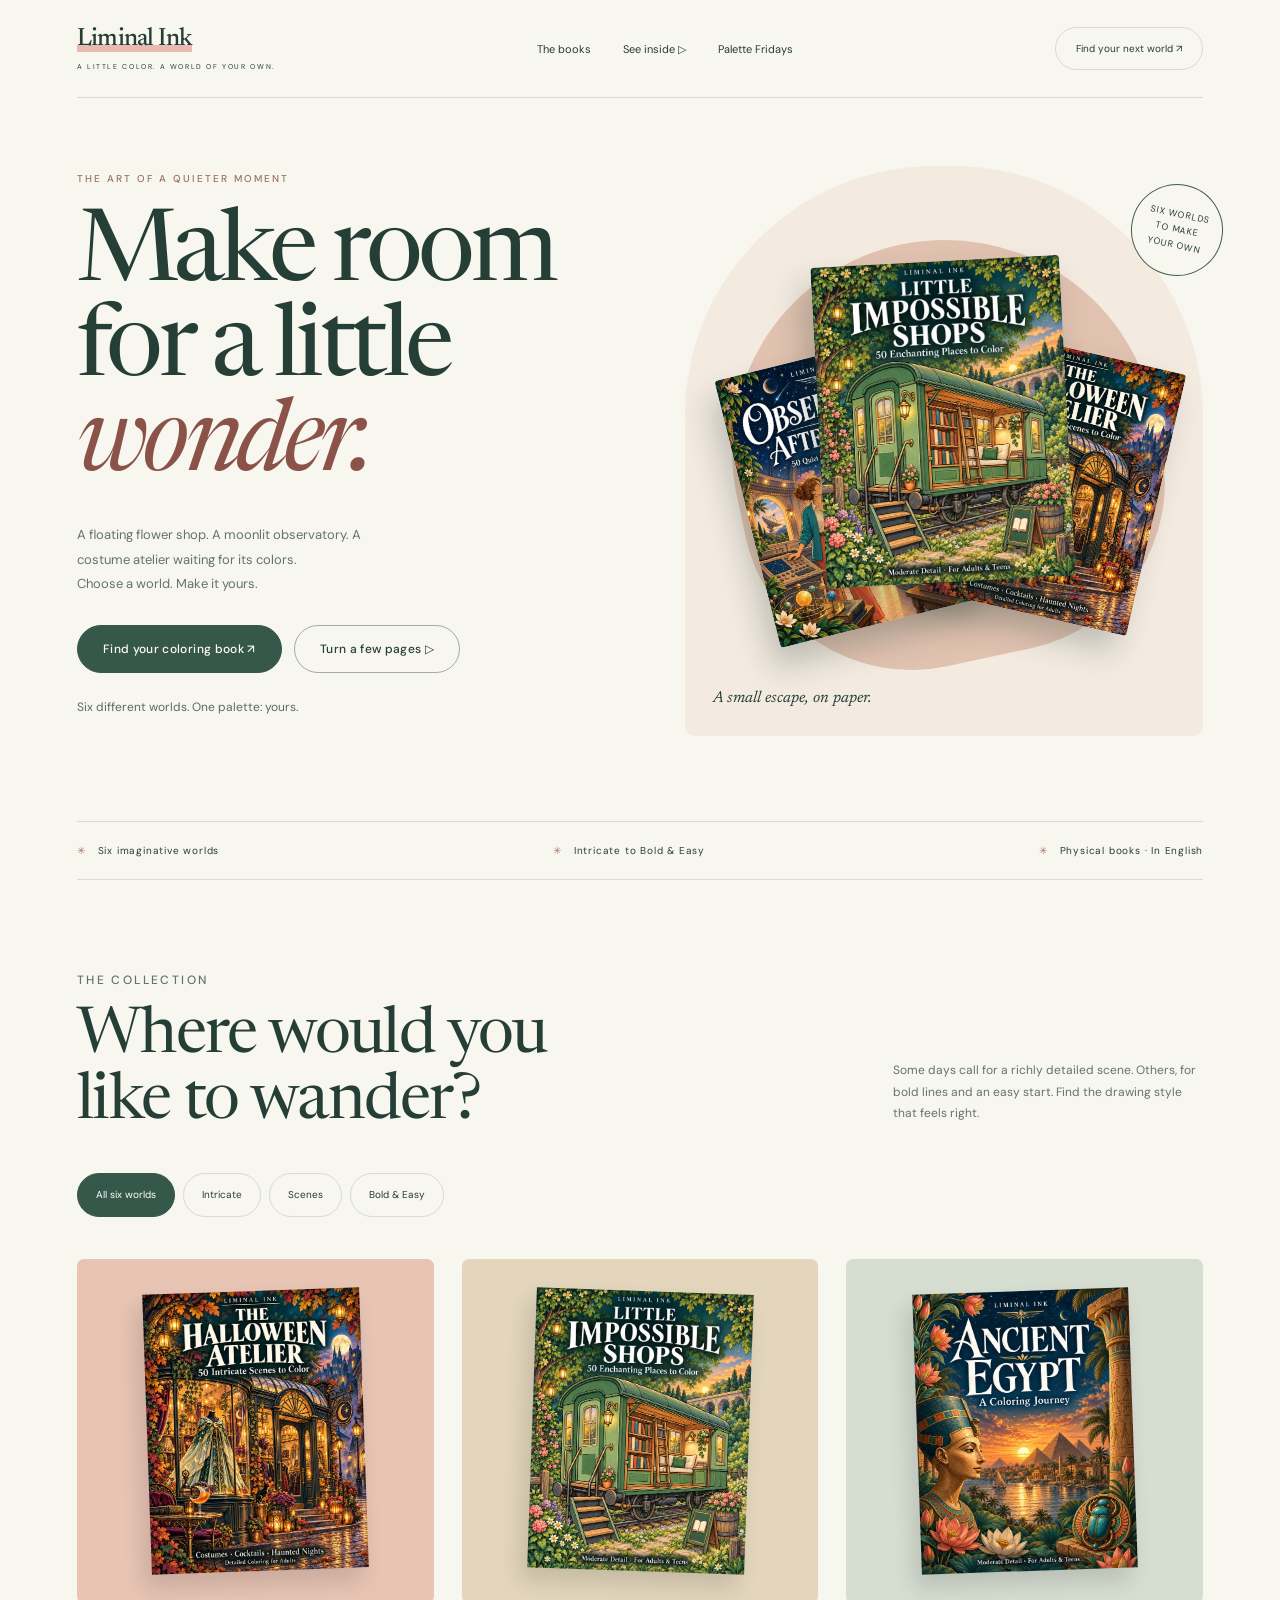
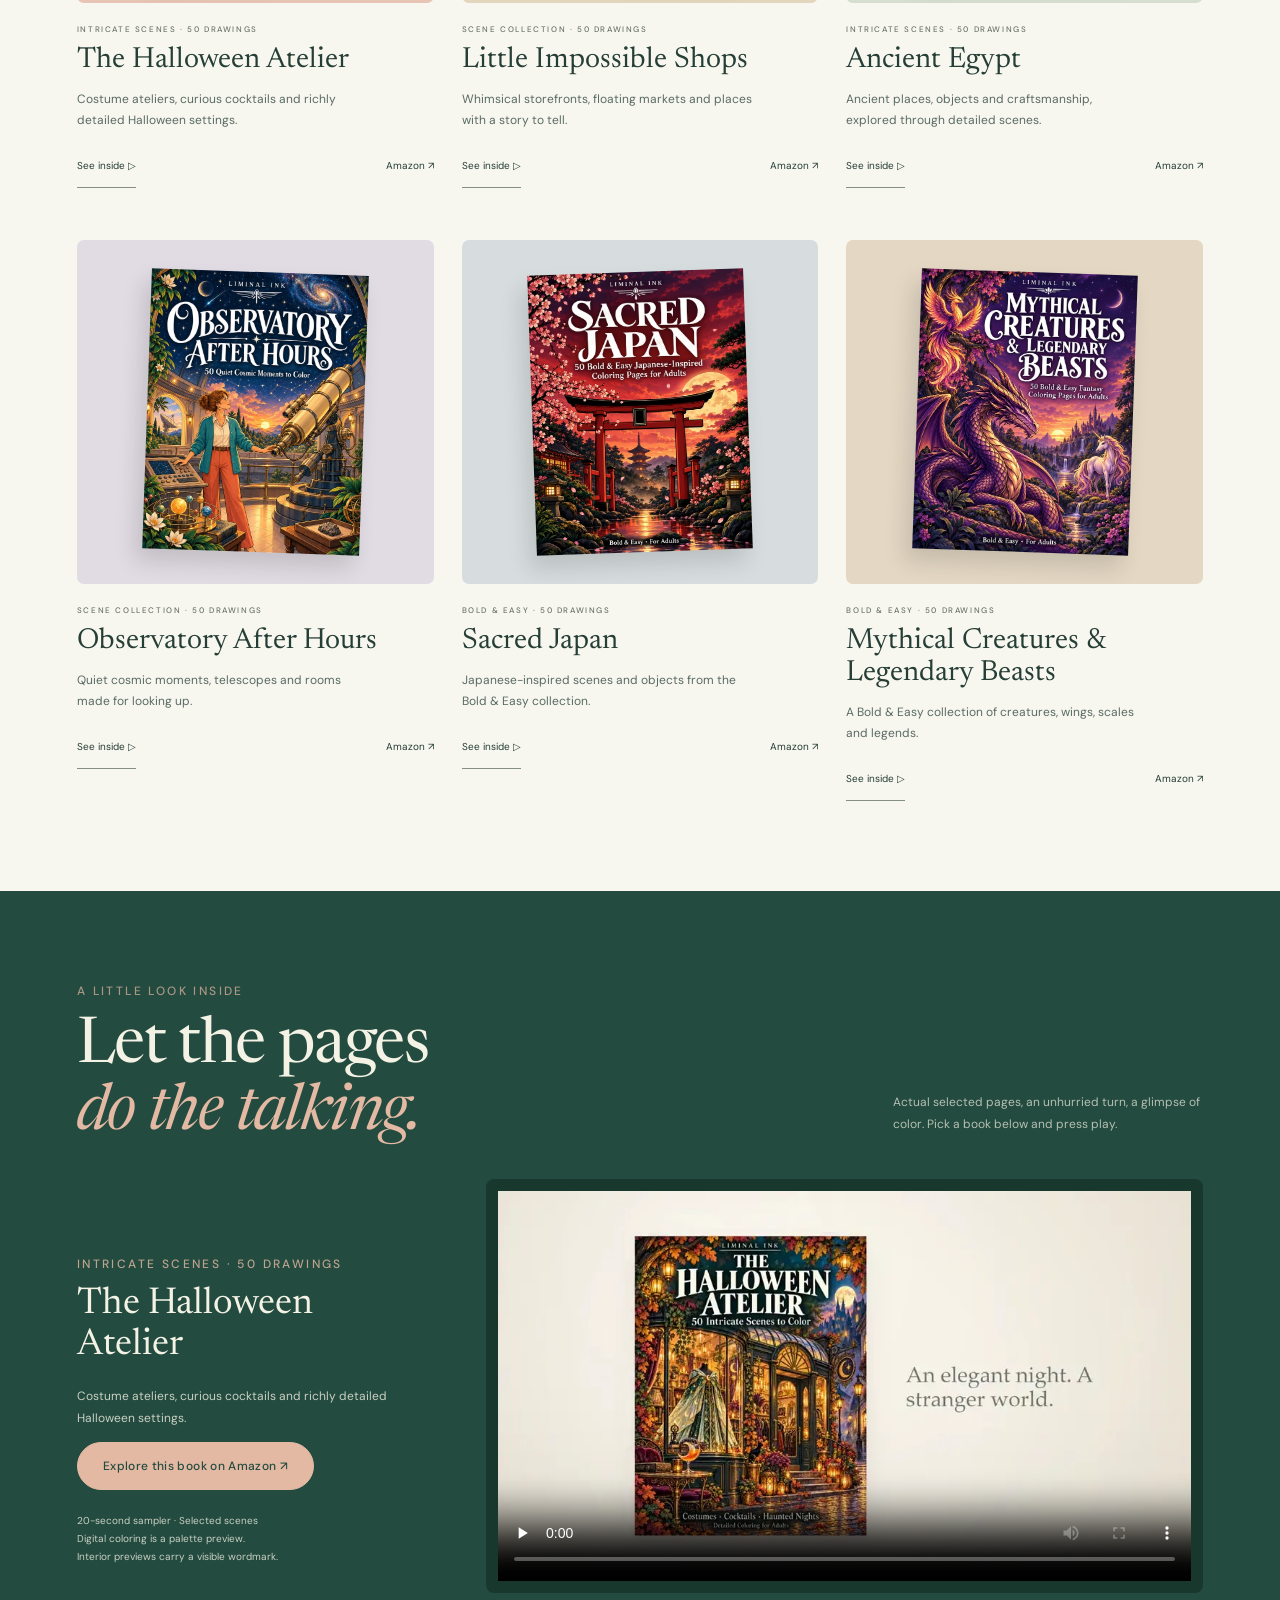
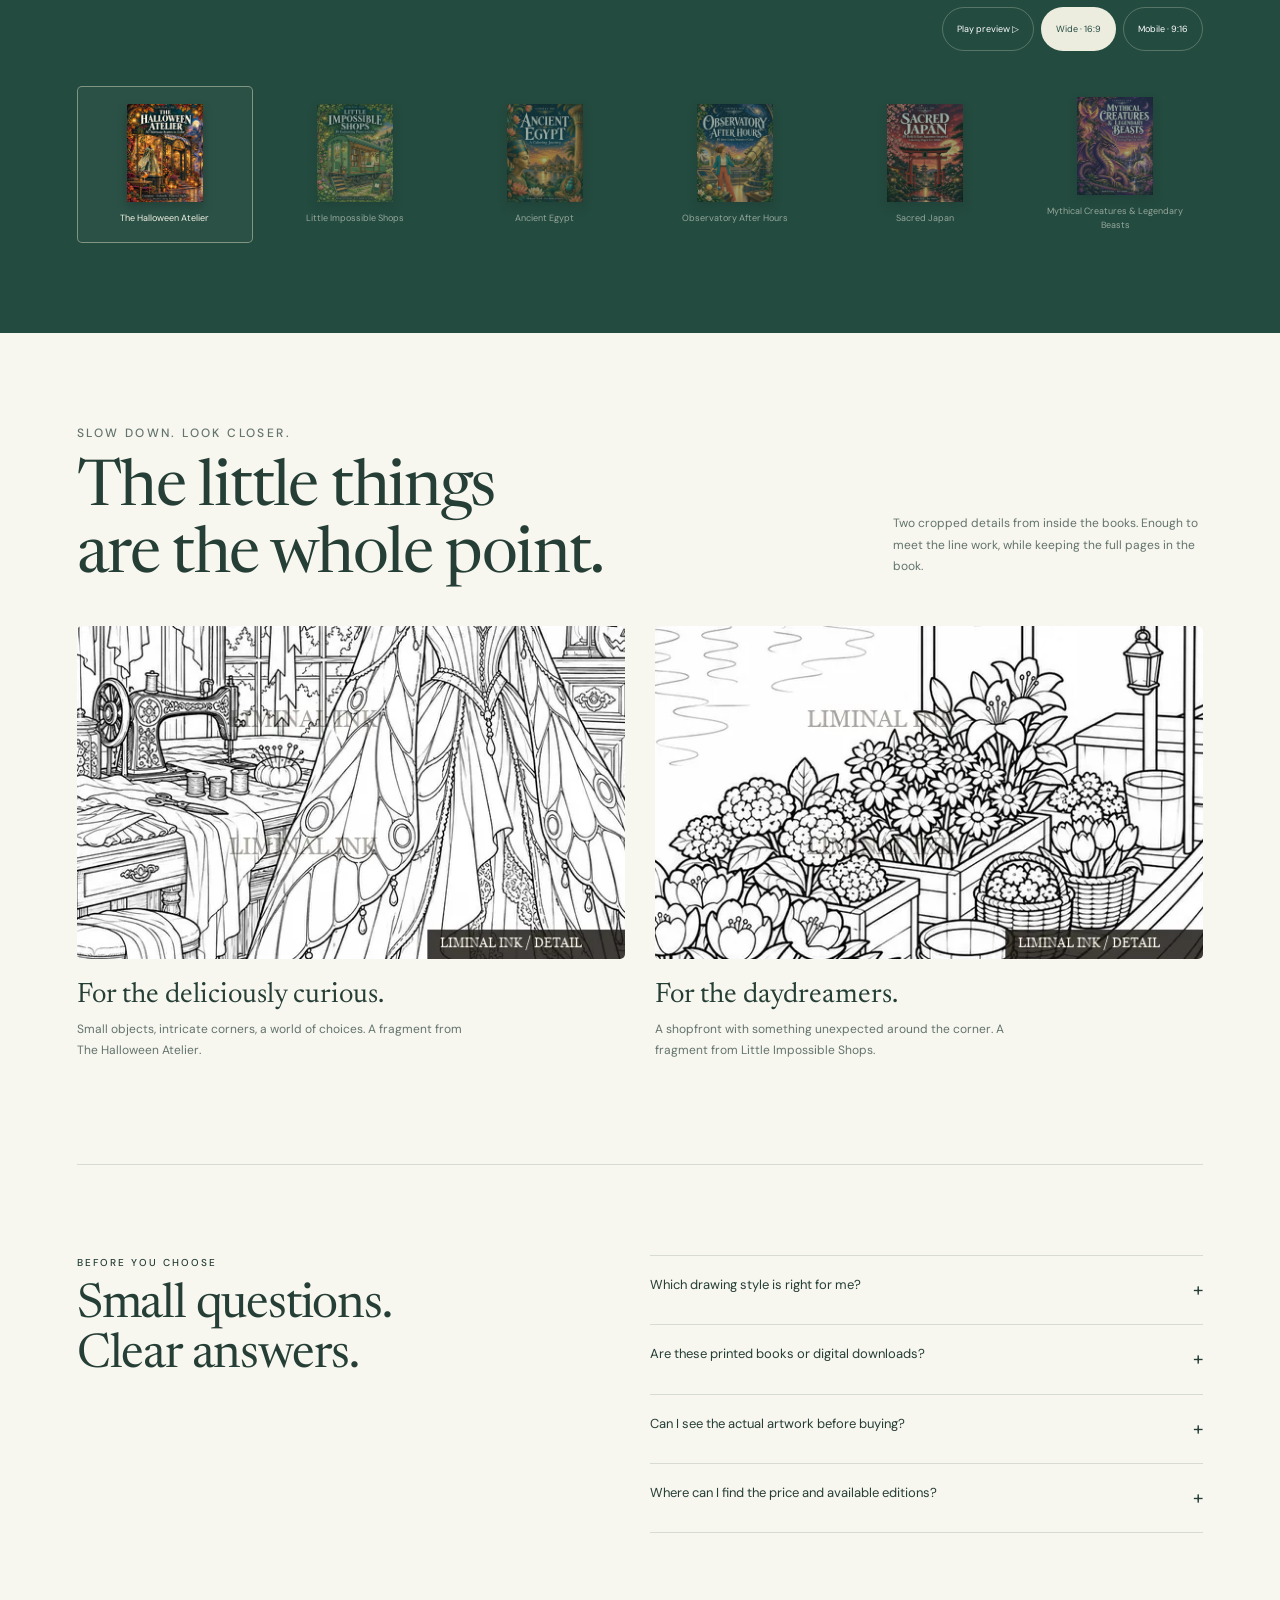
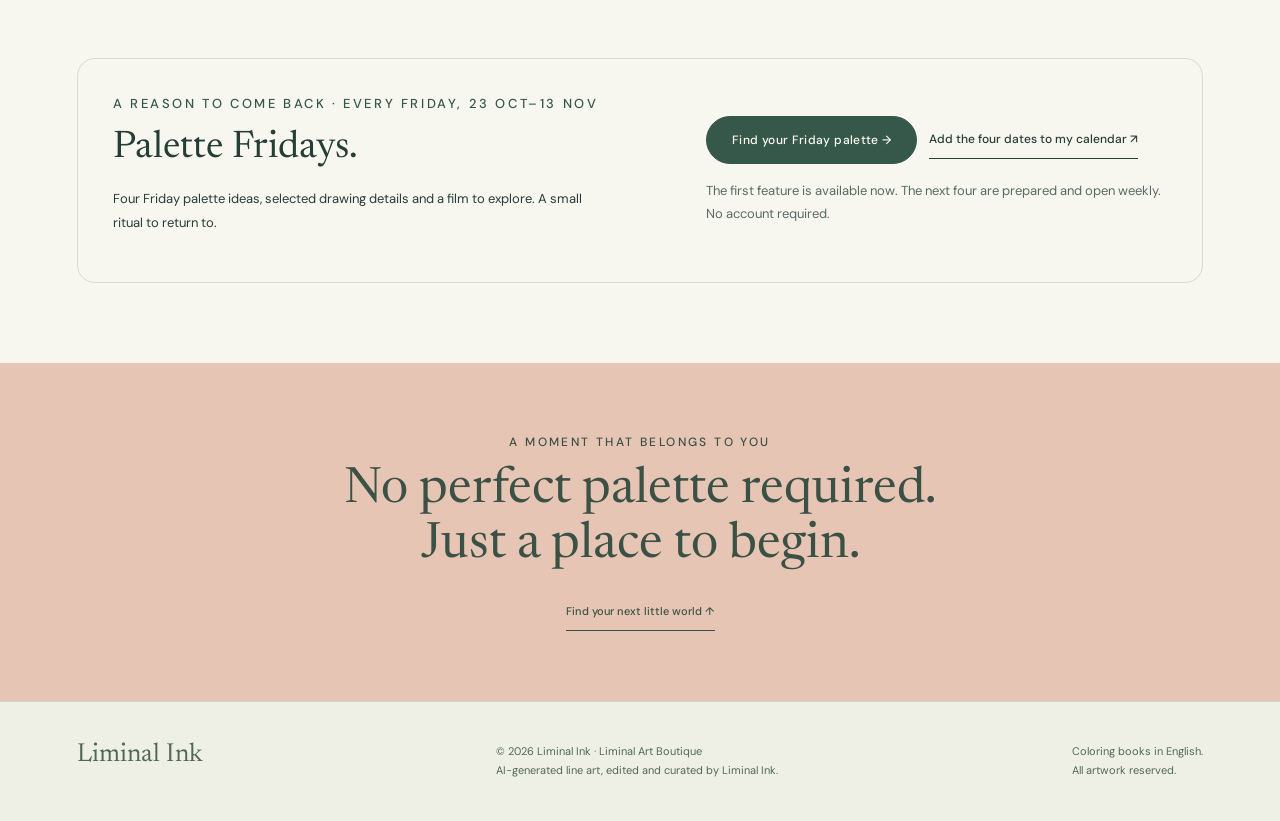
==== index.html @ 66db5b4d "Publish reviewed Liminal Ink book storefront on existing custom domain" ====
<!doctype html><html lang="en"><head><meta charset="utf-8"><meta name="viewport" content="width=device-width,initial-scale=1"><meta name="description" content="Choose a world to color. Six Liminal Ink coloring books, page-turn films, protected drawing details and clear collections for different levels of detail."><meta name="theme-color" content="#09252b"><title>Liminal Ink — A little color. A world of your own.</title><link rel="stylesheet" href="css/editorial-20261016.css"><script type="application/ld+json">{"@context": "https://schema.org", "@graph": [{"@type": "Organization", "name": "Liminal Ink"}, {"@type": "Book", "name": "The Halloween Atelier: 50 Intricate Scenes to Color", "author": {"@type": "Organization", "name": "Liminal Ink"}, "inLanguage": "en", "bookFormat": "https://schema.org/Paperback", "url": "https://www.amazon.com/dp/B0HMSD95YQ", "description": "Costume ateliers, curious cocktails and richly detailed Halloween settings."}, {"@type": "Book", "name": "Little Impossible Shops: 50 Enchanting Places to Color", "author": {"@type": "Organization", "name": "Liminal Ink"}, "inLanguage": "en", "bookFormat": "https://schema.org/Paperback", "url": "https://www.amazon.com/dp/B0HLZLWNFH", "description": "Whimsical storefronts, floating markets and places with a story to tell."}, {"@type": "Book", "name": "Ancient Egypt: A Coloring Journey", "author": {"@type": "Organization", "name": "Liminal Ink"}, "inLanguage": "en", "bookFormat": "https://schema.org/Paperback", "url": "https://www.amazon.com/dp/B0HMRK16YF", "description": "Ancient places, objects and craftsmanship, explored through detailed scenes."}, {"@type": "Book", "name": "Observatory After Hours: 50 Quiet Cosmic Moments to Color", "author": {"@type": "Organization", "name": "Liminal Ink"}, "inLanguage": "en", "bookFormat": "https://schema.org/Paperback", "url": "https://www.amazon.com/dp/B0H6WL6BK2", "description": "Quiet cosmic moments, telescopes and rooms made for looking up."}, {"@type": "Book", "name": "Sacred Japan: 50 Bold & Easy Japanese-Inspired Coloring Pages for Adults", "author": {"@type": "Organization", "name": "Liminal Ink"}, "inLanguage": "en", "bookFormat": "https://schema.org/Paperback", "url": "https://www.amazon.com/dp/B0H571ZMXL", "description": "Japanese-inspired scenes and objects from the Bold & Easy collection."}, {"@type": "Book", "name": "Mythical Creatures & Legendary Beasts: 50 Bold & Easy Fantasy Coloring Pages for Adults", "author": {"@type": "Organization", "name": "Liminal Ink"}, "inLanguage": "en", "bookFormat": "https://schema.org/Paperback", "url": "https://www.amazon.com/dp/B0H57CGC72", "description": "A Bold & Easy collection of creatures, wings, scales and legends."}]}</script><link rel="canonical" href="https://liminalartboutique.com/"><meta property="og:url" content="https://liminalartboutique.com/"><meta property="og:image" content="https://liminalartboutique.com/images/editorial-20261016/halloween.webp"><meta name="twitter:card" content="summary"></head>
<body><a class="skip" href="#main">Skip to content</a><header class="top"><div class="wrap"><a class="logo" href="#"><strong>Liminal Ink</strong><small>A little color. A world of your own.</small></a><nav aria-label="Main"><a href="#books">The books</a><a href="#watch">See inside ▷</a><a href="friday.html">Palette Fridays</a></nav><a class="shop-link" href="#books">Find your next world ↗</a></div></header><main id="main"><section class="wrap lim-hero"><div><p class="eyebrow">The art of a quieter moment</p><h1>Make room<br>for a little<br><em>wonder.</em></h1><p class="intro">A floating flower shop. A moonlit observatory. A costume atelier waiting for its colors.<br>Choose a world. Make it yours.</p><div class="buttons"><a class="button solid" href="#books">Find your coloring book ↗</a><a class="button" href="#watch">Turn a few pages ▷</a></div><p class="small">Six different worlds. One palette: yours.</p></div><div class="cover-garden"><span class="seal">SIX WORLDS<br>TO MAKE<br>YOUR OWN</span><img class="left" src="images/editorial-20261016/observatory.webp" width="640" height="900" alt="Observatory After Hours cover" fetchpriority="high"><img class="right" src="images/editorial-20261016/halloween.webp" width="640" height="900" alt="The Halloween Atelier cover" fetchpriority="high"><img class="middle" src="images/editorial-20261016/shops.webp" width="640" height="900" alt="Little Impossible Shops cover" fetchpriority="high"><span class="garden-caption">A small escape, on paper.</span></div></section>
<div class="wrap value-strip"><span>Six imaginative worlds</span><span>Intricate to Bold & Easy</span><span>Physical books · In English</span></div>
<section class="section wrap" id="books"><div class="section-head"><div><p class="eyebrow">The collection</p><h2>Where would you<br>like to wander?</h2></div><p>Some days call for a richly detailed scene. Others, for bold lines and an easy start. Find the drawing style that feels right.</p></div><div class="filters" role="group" aria-label="Filter by drawing style"><button data-filter="all" aria-pressed="true">All six worlds</button><button data-filter="intricate" aria-pressed="false">Intricate</button><button data-filter="scene" aria-pressed="false">Scenes</button><button data-filter="easy" aria-pressed="false">Bold & Easy</button></div><span class="sr-only" id="filter-status" aria-live="polite">6 books shown</span><div class="catalog"><article class="book" data-style="intricate"><a class="book-cover" style="--tile:#e7c4b4" href="https://www.amazon.com/dp/B0HMSD95YQ" aria-label="Explore The Halloween Atelier on Amazon"><img src="images/editorial-20261016/halloween.webp" alt="The Halloween Atelier — current front cover" width="640" height="900" loading="lazy"></a><span class="eyebrow">Intricate scenes · 50 drawings</span><h3>The Halloween Atelier</h3><p>Costume ateliers, curious cocktails and richly detailed Halloween settings.</p><div class="card-actions"><button class="watch-link" data-choose-film="halloween" data-scroll aria-label="Watch selected pages from The Halloween Atelier">See inside ▷</button><a class="buy" href="https://www.amazon.com/dp/B0HMSD95YQ">Amazon ↗</a></div></article><article class="book" data-style="scene"><a class="book-cover" style="--tile:#e3d6bc" href="https://www.amazon.com/dp/B0HLZLWNFH" aria-label="Explore Little Impossible Shops on Amazon"><img src="images/editorial-20261016/shops.webp" alt="Little Impossible Shops — current front cover" width="640" height="900" loading="lazy"></a><span class="eyebrow">Scene collection · 50 drawings</span><h3>Little Impossible Shops</h3><p>Whimsical storefronts, floating markets and places with a story to tell.</p><div class="card-actions"><button class="watch-link" data-choose-film="shops" data-scroll aria-label="Watch selected pages from Little Impossible Shops">See inside ▷</button><a class="buy" href="https://www.amazon.com/dp/B0HLZLWNFH">Amazon ↗</a></div></article><article class="book" data-style="intricate"><a class="book-cover" style="--tile:#d6ddd1" href="https://www.amazon.com/dp/B0HMRK16YF" aria-label="Explore Ancient Egypt on Amazon"><img src="images/editorial-20261016/egypt.webp" alt="Ancient Egypt — current front cover" width="640" height="900" loading="lazy"></a><span class="eyebrow">Intricate scenes · 50 drawings</span><h3>Ancient Egypt</h3><p>Ancient places, objects and craftsmanship, explored through detailed scenes.</p><div class="card-actions"><button class="watch-link" data-choose-film="egypt" data-scroll aria-label="Watch selected pages from Ancient Egypt">See inside ▷</button><a class="buy" href="https://www.amazon.com/dp/B0HMRK16YF">Amazon ↗</a></div></article><article class="book" data-style="scene"><a class="book-cover" style="--tile:#e1dce3" href="https://www.amazon.com/dp/B0H6WL6BK2" aria-label="Explore Observatory After Hours on Amazon"><img src="images/editorial-20261016/observatory.webp" alt="Observatory After Hours — current front cover" width="640" height="900" loading="lazy"></a><span class="eyebrow">Scene collection · 50 drawings</span><h3>Observatory After Hours</h3><p>Quiet cosmic moments, telescopes and rooms made for looking up.</p><div class="card-actions"><button class="watch-link" data-choose-film="observatory" data-scroll aria-label="Watch selected pages from Observatory After Hours">See inside ▷</button><a class="buy" href="https://www.amazon.com/dp/B0H6WL6BK2">Amazon ↗</a></div></article><article class="book" data-style="easy"><a class="book-cover" style="--tile:#d7ddde" href="https://www.amazon.com/dp/B0H571ZMXL" aria-label="Explore Sacred Japan on Amazon"><img src="images/editorial-20261016/sacred-japan.webp" alt="Sacred Japan — current front cover" width="640" height="900" loading="lazy"></a><span class="eyebrow">Bold & Easy · 50 drawings</span><h3>Sacred Japan</h3><p>Japanese-inspired scenes and objects from the Bold &amp; Easy collection.</p><div class="card-actions"><button class="watch-link" data-choose-film="sacred-japan" data-scroll aria-label="Watch selected pages from Sacred Japan">See inside ▷</button><a class="buy" href="https://www.amazon.com/dp/B0H571ZMXL">Amazon ↗</a></div></article><article class="book" data-style="easy"><a class="book-cover" style="--tile:#e4d8c4" href="https://www.amazon.com/dp/B0H57CGC72" aria-label="Explore Mythical Creatures &amp; Legendary Beasts on Amazon"><img src="images/editorial-20261016/mythical-creatures.webp" alt="Mythical Creatures &amp; Legendary Beasts — current front cover" width="640" height="900" loading="lazy"></a><span class="eyebrow">Bold & Easy · 50 drawings</span><h3>Mythical Creatures &amp; Legendary Beasts</h3><p>A Bold &amp; Easy collection of creatures, wings, scales and legends.</p><div class="card-actions"><button class="watch-link" data-choose-film="mythical-creatures" data-scroll aria-label="Watch selected pages from Mythical Creatures &amp; Legendary Beasts">See inside ▷</button><a class="buy" href="https://www.amazon.com/dp/B0H57CGC72">Amazon ↗</a></div></article></div></section>
<section class="section cinema" id="watch"><div class="wrap"><div class="section-head"><div><p class="eyebrow">A little look inside</p><h2>Let the pages<br><em>do the talking.</em></h2></div><p>Actual selected pages, an unhurried turn, a glimpse of color. Pick a book below and press play.</p></div><div class="film-grid"><div class="film-copy"><p class="eyebrow" id="film-style">Intricate scenes · 50 drawings</p><h3 id="film-title">The Halloween Atelier</h3><p id="film-description">Costume ateliers, curious cocktails and richly detailed Halloween settings.</p><a class="button solid" id="film-buy" href="https://www.amazon.com/dp/B0HMSD95YQ">Explore this book on Amazon ↗</a><p class="small" style="margin-top:22px">20-second sampler · Selected scenes<br>Digital coloring is a palette preview.<br>Interior previews carry a visible wordmark.</p></div><div><div class="film-stage"><video class="film" id="book-film" controls playsinline preload="none" poster="images/worlds/halloween-poster.webp" aria-label="The Halloween Atelier — selected pages film"><source src="media/halloween-landscape.mp4" type="video/mp4"><p>Your browser cannot play this preview.</p></video></div><div class="format-switch" role="group" aria-label="Preview format"><button id="play-preview" type="button">Play preview ▷</button><button data-format="landscape" aria-pressed="true">Wide · 16:9</button><button data-format="portrait" aria-pressed="false">Mobile · 9:16</button></div></div></div><div class="film-choices" role="group" aria-label="Choose a book preview"><button data-choose-film="halloween" aria-pressed="true" aria-label="Choose film: The Halloween Atelier"><img src="images/editorial-20261016/halloween.webp" alt="The Halloween Atelier cover" width="90" height="130" loading="lazy"><span>The Halloween Atelier</span></button><button data-choose-film="shops" aria-pressed="false" aria-label="Choose film: Little Impossible Shops"><img src="images/editorial-20261016/shops.webp" alt="Little Impossible Shops cover" width="90" height="130" loading="lazy"><span>Little Impossible Shops</span></button><button data-choose-film="egypt" aria-pressed="false" aria-label="Choose film: Ancient Egypt"><img src="images/editorial-20261016/egypt.webp" alt="Ancient Egypt cover" width="90" height="130" loading="lazy"><span>Ancient Egypt</span></button><button data-choose-film="observatory" aria-pressed="false" aria-label="Choose film: Observatory After Hours"><img src="images/editorial-20261016/observatory.webp" alt="Observatory After Hours cover" width="90" height="130" loading="lazy"><span>Observatory After Hours</span></button><button data-choose-film="sacred-japan" aria-pressed="false" aria-label="Choose film: Sacred Japan"><img src="images/editorial-20261016/sacred-japan.webp" alt="Sacred Japan cover" width="90" height="130" loading="lazy"><span>Sacred Japan</span></button><button data-choose-film="mythical-creatures" aria-pressed="false" aria-label="Choose film: Mythical Creatures &amp; Legendary Beasts"><img src="images/editorial-20261016/mythical-creatures.webp" alt="Mythical Creatures &amp; Legendary Beasts cover" width="90" height="130" loading="lazy"><span>Mythical Creatures &amp; Legendary Beasts</span></button></div></div></section>
<section class="section wrap closer" id="details"><div class="section-head"><div><p class="eyebrow">Slow down. Look closer.</p><h2>The little things<br>are the whole point.</h2></div><p>Two cropped details from inside the books. Enough to meet the line work, while keeping the full pages in the book.</p></div><div class="details-grid"><article><img class="detail-image" src="images/editorial-20261016/halloween-detail.webp" alt="Cropped and watermarked intricate Halloween drawing detail" width="560" height="340" loading="lazy"><h3>For the deliciously curious.</h3><p>Small objects, intricate corners, a world of choices. A fragment from The Halloween Atelier.</p></article><article><img class="detail-image" src="images/editorial-20261016/shops-detail.webp" alt="Cropped and watermarked Little Impossible Shops line-art detail" width="560" height="340" loading="lazy"><h3>For the daydreamers.</h3><p>A shopfront with something unexpected around the corner. A fragment from Little Impossible Shops.</p></article></div></section>
<section class="section wrap faq" id="questions"><div><p class="eyebrow">Before you choose</p><h2>Small questions.<br>Clear answers.</h2></div><div><details><summary>Which drawing style is right for me?</summary><p>Intricate scenes contain smaller details for a longer session. Scene collections focus on places and stories. Bold & Easy offers simpler shapes and bolder outlines. Use the filters and films to compare.</p></details><details><summary>Are these printed books or digital downloads?</summary><p>These are physical paperbacks, sold on Amazon. This site offers selected previews, not downloadable coloring interiors.</p></details><details><summary>Can I see the actual artwork before buying?</summary><p>Yes. Choose a book in the film player to see selected real pages. The two details below the player are cropped and visibly watermarked. Digital colors in a film are a palette preview.</p></details><details><summary>Where can I find the price and available editions?</summary><p>Use the Amazon link for the book you like. Current prices, delivery and availability depend on your marketplace.</p></details></div></section><section class="wrap"><div class="return-card"><div><p class="eyebrow">A reason to come back · Every Friday, 23 Oct–13 Nov</p><h2>Palette Fridays.</h2><p>Four Friday palette ideas, selected drawing details and a film to explore. A small ritual to return to.</p></div><div><div class="return-actions"><a class="button solid" href="friday.html">Find your Friday palette →</a><a class="textlink" href="fridays.ics" download>Add the four dates to my calendar ↗</a></div><p class="small">The first feature is available now. The next four are prepared and open weekly. No account required.</p></div></div></section><section class="end-note"><p class="eyebrow">A moment that belongs to you</p><h2>No perfect palette required.<br>Just a place to begin.</h2><a class="textlink" href="#books">Find your next little world ↑</a></section></main><footer><div class="wrap"><span class="footer-brand">Liminal Ink</span><span>© 2026 Liminal Ink · Liminal Art Boutique<br>AI-generated line art, edited and curated by Liminal Ink.</span><span>Coloring books in English.<br>All artwork reserved.</span></div></footer><script id="film-data" type="application/json">{"halloween": {"title": "The Halloween Atelier", "description": "Costume ateliers, curious cocktails and richly detailed Halloween settings.", "url": "https://www.amazon.com/dp/B0HMSD95YQ", "style": "Intricate scenes", "color": "#244b40"}, "shops": {"title": "Little Impossible Shops", "description": "Whimsical storefronts, floating markets and places with a story to tell.", "url": "https://www.amazon.com/dp/B0HLZLWNFH", "style": "Scene collection", "color": "#385c60"}, "egypt": {"title": "Ancient Egypt", "description": "Ancient places, objects and craftsmanship, explored through detailed scenes.", "url": "https://www.amazon.com/dp/B0HMRK16YF", "style": "Intricate scenes", "color": "#68543b"}, "observatory": {"title": "Observatory After Hours", "description": "Quiet cosmic moments, telescopes and rooms made for looking up.", "url": "https://www.amazon.com/dp/B0H6WL6BK2", "style": "Scene collection", "color": "#283e55"}, "sacred-japan": {"title": "Sacred Japan", "description": "Japanese-inspired scenes and objects from the Bold & Easy collection.", "url": "https://www.amazon.com/dp/B0H571ZMXL", "style": "Bold & Easy", "color": "#64544c"}, "mythical-creatures": {"title": "Mythical Creatures & Legendary Beasts", "description": "A Bold & Easy collection of creatures, wings, scales and legends.", "url": "https://www.amazon.com/dp/B0H57CGC72", "style": "Bold & Easy", "color": "#4b5267"}}</script><script src="js/collection.js" defer></script></body></html>
---- css/editorial-20261016.css ----
@import url('https://fonts.googleapis.com/css2?family=DM+Sans:wght@400;500;600&family=Newsreader:ital,opsz,wght@0,6..72,400;0,6..72,500;1,6..72,400&display=swap');
:root{--sans:'DM Sans',sans-serif;--serif:'Newsreader',Georgia,serif;--bg:#f7f6ef;--ink:#253e36;--accent:#36584a;--button-ink:#fffdf5;--line:#294b3628}body{background:var(--bg);color:var(--ink);font:14px/1.7 var(--sans)}.top .wrap{height:98px;display:flex;align-items:center;justify-content:space-between;border-bottom:1px solid var(--line)}.logo{font:500 25px/1 var(--serif);letter-spacing:-.03em;position:relative}.logo strong{font-weight:500;box-shadow:inset 0 -7px #e9bab1}.logo small{display:block;font:7px var(--sans);letter-spacing:.23em;text-transform:uppercase;margin-top:10px}.top nav{display:flex;gap:32px;font:11px var(--sans)}.top nav a:hover{border-bottom:1px solid var(--ink)}.top .shop-link{border:1px solid var(--line);border-radius:30px;padding:12px 20px;font-size:10px}.lim-hero{display:grid;grid-template-columns:1fr 1fr;gap:8%;align-items:center;padding:68px 0 85px}.lim-hero h1{font:400 clamp(58px,7.8vw,112px)/.95 var(--serif);letter-spacing:-.045em;margin:24px 0}.lim-hero h1 em{font-weight:400;color:#8a5248}.lim-hero .intro{max-width:330px;font-size:13px;line-height:1.9;opacity:.7;margin:28px 0}.lim-hero .eyebrow{color:#987361}.lim-hero .small{margin-top:24px}.cover-garden{position:relative;height:570px;border-radius:250px 250px 10px 10px;background:#dfb9a533;display:flex;align-items:center;justify-content:center}.cover-garden::before{content:'';position:absolute;width:82%;height:74%;background:#e1c2b0;border-radius:50% 50% 40% 40%;transform:rotate(-12deg)}.cover-garden img{position:absolute;width:44%;box-shadow:-10px 18px 30px #253a3440;border-radius:4px}.cover-garden .left{transform:rotate(-14deg) translate(-47%,5%);width:41%;z-index:1}.cover-garden .right{transform:rotate(13deg) translate(56%,2%);width:40%;z-index:2}.cover-garden .middle{transform:rotate(-3deg) translateY(-9%);width:48%;z-index:3}.garden-caption{position:absolute;bottom:30px;left:28px;font:italic 16px var(--serif);z-index:4}.seal{position:absolute;right:-20px;top:18px;width:92px;height:92px;border:1px solid #425e4e;background:#f7f6ef;border-radius:50%;z-index:4;display:flex;align-items:center;justify-content:center;text-align:center;font:9px/1.7 var(--sans);letter-spacing:.1em;transform:rotate(12deg)}.value-strip{border-block:1px solid var(--line);display:flex;justify-content:space-between;gap:30px;padding:22px 0;font:10px var(--sans);letter-spacing:.08em}.value-strip span::before{content:'✳';margin-right:12px;color:#a47766}.section{padding:90px 0}.section-head{display:flex;justify-content:space-between;gap:40px;align-items:end;margin-bottom:36px}.section h2{font:400 clamp(40px,5vw,65px)/1.04 var(--serif);letter-spacing:-.025em;margin:12px 0 0}.section-head p{font-size:12px;line-height:1.8;max-width:310px;opacity:.7}.filters{display:flex;gap:8px;flex-wrap:wrap;margin:32px 0 42px}.filters button{background:transparent;border:1px solid var(--line);border-radius:30px;color:inherit;padding:9px 18px;font-size:10px}.filters button[aria-pressed=true]{background:var(--accent);border-color:var(--accent);color:#fff}.catalog{display:grid;grid-template-columns:repeat(3,1fr);gap:52px 28px}.book .book-cover{display:flex;align-items:center;justify-content:center;padding:32px 22px;background:var(--tile);position:relative;overflow:hidden;min-height:340px;border-radius:7px}.book-cover img{height:280px;width:auto;max-width:85%;object-fit:contain;box-shadow:-7px 13px 22px #0002;transform:rotate(-2deg);transition:transform .5s}.book:nth-child(even) .book-cover img{transform:rotate(2deg)}.book .book-cover:hover img{transform:rotate(0) translateY(-5px)}.book .eyebrow{font-size:8px;color:#6b756c;display:block;margin:20px 0 7px}.book h3{font:29px/1.1 var(--serif);margin:10px 0}.book p{font-size:12px;max-width:290px;opacity:.75;margin:12px 0}.book .card-actions{display:flex;align-items:center;justify-content:space-between;gap:10px}.watch-link{border:0;border-bottom:1px solid #849084;background:transparent;color:var(--ink);padding:9px 0;font:10px var(--sans)}.buy{font:10px var(--sans);padding:10px 0}.cinema{background:#244b40;color:#f3f2e5;--accent:#e3b9a3;--button-ink:#244b40;transition:background-color .4s}.cinema .eyebrow{color:#e3b9a3}.cinema h2 em{font-weight:400;color:#e3b9a3}.cinema .section-head{margin-bottom:32px}.film-grid{display:grid;grid-template-columns:1fr 2.1fr;gap:6%;align-items:center}.film-copy h3{font:37px/1.1 var(--serif);margin-bottom:20px}.film-copy p{font-size:12px;opacity:.8}.film-copy .small{font-size:10px}.film-stage{background:#18382e;padding:12px;border-radius:8px;min-height:250px}.film-stage .film{background:#18382e}.format-switch{display:flex;justify-content:end;gap:7px;margin-top:14px}.format-switch button{background:transparent;color:#fff;border:1px solid #eaf1db40;border-radius:30px;padding:8px 14px;font:9px var(--sans)}.format-switch button[aria-pressed=true]{background:#ececdf;color:#244b40}.film-choices{display:grid;grid-template-columns:repeat(6,1fr);gap:14px;margin:35px 0 0}.film-choices button{background:transparent;border:1px solid transparent;color:inherit;text-align:center;padding:10px;border-radius:5px;font:9px/1.5 var(--sans);opacity:.55}.film-choices button[aria-pressed=true]{border-color:#d5d9bd80;opacity:1;background:#ffffff09}.film-choices img{height:98px;width:auto;margin:0 auto 10px;box-shadow:0 5px 10px #0003}.details-grid{display:grid;grid-template-columns:1fr 1fr;gap:30px}.detail-image{width:100%;border-radius:5px;background:#e9e9dc}.details-grid h3{font:28px var(--serif);margin:22px 0 10px}.details-grid p{max-width:400px;font-size:12px;opacity:.7}.closer{border-bottom:1px solid var(--line)}.faq{display:grid;grid-template-columns:1fr 1.2fr;gap:10%;align-items:start}.faq h2{font-size:48px}.faq details{border-top:1px solid var(--line);padding:18px 0}.faq details:last-child{border-bottom:1px solid var(--line)}.faq summary{cursor:pointer;font-size:13px;list-style:none;display:flex;justify-content:space-between}.faq summary::after{content:'+';font-size:19px}.faq details[open] summary::after{content:'−'}.faq details p{font-size:12px;opacity:.75;padding:18px 20px 0 0}.end-note{background:#e7c5b4;text-align:center;padding:70px 6%;color:#3b5145}.end-note h2{font:400 50px/1.1 var(--serif);max-width:650px;margin:0 auto 20px}.end-note p{font-size:12px}.end-note .textlink{font-size:11px}footer{border-top:1px solid var(--line);background:#eef0e5;color:#526856}footer .footer-brand{font:26px var(--serif)}
@media(max-width:760px){.top .wrap{height:84px;gap:20px}.logo{font-size:24px}.top nav{gap:17px;font-size:10px}.top .shop-link{display:none}.lim-hero{grid-template-columns:1fr;gap:40px;padding:48px 0}.lim-hero h1{font-size:clamp(64px,16vw,88px)}.lim-hero .intro{margin:20px 0;max-width:310px}.cover-garden{height:440px;margin:0 10px}.seal{width:76px;height:76px;right:-16px;font-size:8px}.garden-caption{font-size:14px}.value-strip{font-size:8px;gap:15px;line-height:1.7}.value-strip span::before{margin-right:5px}.section{padding:60px 0}.section-head{display:block}.section h2{font-size:46px}.section-head p{margin:22px 0 0}.catalog{grid-template-columns:repeat(2,1fr);gap:32px 16px}.book .book-cover{padding:20px 10px;min-height:220px}.book-cover img{height:185px;max-width:93%}.book h3{font-size:25px}.book p{font-size:11px}.book .eyebrow{font-size:7px;line-height:1.8;letter-spacing:.1em}.book .card-actions{display:block}.watch-link{font-size:10px}.buy{display:block;font-size:10px}.film-grid{grid-template-columns:1fr;gap:25px}.film-copy h3{font-size:33px}.film-copy p{max-width:340px}.film-stage{padding:5px;min-height:0;margin-inline:-3%}.film-choices{grid-template-columns:repeat(3,1fr);gap:8px}.film-choices img{height:85px}.film-choices button{font-size:9px;padding:10px 5px}.details-grid{grid-template-columns:1fr;gap:30px}.details-grid h3{font-size:27px}.faq{grid-template-columns:1fr;gap:30px}.faq h2{font-size:44px}.end-note h2{font-size:39px}footer .wrap{font-size:10px}.filters{gap:7px;margin:25px 0 30px}.filters button{font-size:9px;padding:9px 13px}}

button{min-height:44px}
*{box-sizing:border-box}html{scroll-behavior:smooth;scroll-padding-top:100px}body{margin:0}button,a,input{touch-action:manipulation}button{font:inherit;cursor:pointer}a{color:inherit;text-decoration:none}img{display:block;max-width:100%;height:auto}button:focus-visible,a:focus-visible,summary:focus-visible,dialog:focus-visible{outline:3px solid var(--accent);outline-offset:6px}[hidden]{display:none!important}.skip{position:absolute;left:-9999px}.skip:focus{left:16px;top:16px;z-index:100;background:#fff;color:#111;padding:15px}.wrap{width:min(1240px,88%);margin-inline:auto}.eyebrow{font:500 10px/1.5 var(--sans);letter-spacing:.2em;text-transform:uppercase}.button{display:inline-flex;align-items:center;justify-content:center;gap:12px;min-height:48px;padding:13px 24px;border:1px solid currentColor;background:transparent;color:inherit;font:500 12px/1.5 var(--sans);letter-spacing:.03em;transition:background-color .2s,color .2s,transform .2s}.button:hover{transform:translateY(-2px)}.button.solid{background:var(--accent);border-color:var(--accent);color:var(--button-ink)}.buttons{display:flex;gap:12px;flex-wrap:wrap}.textlink{display:inline-block;padding:10px 0;border-bottom:1px solid currentColor;font:500 12px/1.5 var(--sans)}.small{font:12px/1.8 var(--sans);opacity:.75}h1,h2,h3,p{margin-top:0}p{line-height:1.8}h1,h2,h3{font-weight:400}footer{padding:40px 0;font:11px/1.8 var(--sans)}footer .wrap{display:flex;gap:20px;justify-content:space-between;flex-wrap:wrap}.film{width:100%;background:#07161a;display:block}.film.vertical{aspect-ratio:9/16;max-width:360px;margin:auto}.film:not(.vertical){aspect-ratio:16/9}dialog{border:0;padding:0;max-width:min(94vw,1100px);max-height:94dvh;background:var(--bg);color:var(--ink)}dialog::backdrop{background:#000d;backdrop-filter:blur(10px)}.dialogbar{display:flex;justify-content:space-between;align-items:center;gap:15px;padding:14px 20px;font:12px var(--sans)}.dialogbar button{border:1px solid currentColor;color:inherit;background:transparent;padding:10px 14px}.dialogimage{max-height:74dvh;max-width:100%;object-fit:contain;margin:auto}.sr-only{position:absolute;width:1px;height:1px;padding:0;margin:-1px;overflow:hidden;clip:rect(0,0,0,0);white-space:nowrap;border:0}section{scroll-margin-top:100px}video::cue{font:16px sans-serif;background:#061d23e6;color:#fff}
@media(prefers-reduced-motion:reduce){html{scroll-behavior:auto}*,*::before,*::after{animation:none!important;transition:none!important}}

@media(min-width:761px) and (max-height:760px){.top .wrap{height:80px}.lim-hero{padding:40px 0 55px}.lim-hero h1{font-size:84px;margin:18px 0}.lim-hero .intro{margin:18px 0;max-width:410px}.cover-garden{height:470px}.lim-hero .small{margin-top:16px}}

.button{border-radius:999px;padding-inline:25px}.button:not(.solid){border-color:color-mix(in srgb,currentColor 40%,transparent)}.button:hover{box-shadow:0 5px 16px #0002}.return-card{border:1px solid var(--line);border-radius:18px;padding:35px;display:grid;grid-template-columns:1.2fr 1fr;gap:40px;align-items:center;margin:35px 0 80px}.return-card h2{font:400 38px/1.12 var(--serif);margin:12px 0 18px}.return-card p{font-size:13px;max-width:490px}.return-card .eyebrow{color:var(--accent)}.return-actions{display:flex;flex-wrap:wrap;gap:12px;align-items:center}.return-card .small{margin:15px 0 0}.return-title{font:italic 22px var(--serif)}.audio-shelf{border-block:1px solid var(--line);padding:55px 0}.audio-shelf h2{font:400 42px var(--serif);margin:10px 0 20px}.audio-links{display:flex;gap:12px;flex-wrap:wrap}.audio-links a{border:1px solid var(--line);border-radius:999px;padding:13px 20px;font:12px var(--sans)}.audio-links a:hover{background:var(--accent);color:var(--button-ink)}.save-book{background:none;border:0;border-bottom:1px solid var(--line);padding:10px 0;color:inherit;font:11px var(--sans)}.reader-top{padding:28px 0;border-bottom:1px solid var(--line);display:flex;justify-content:space-between;gap:20px;align-items:center;font:12px var(--sans)}.reading-copy{width:min(650px,86%);margin:70px auto}.reading-copy h1{font:400 clamp(40px,7vw,68px)/1.1 var(--serif);margin:20px 0 38px}.reading-copy h2{font:36px var(--serif)}.reading-copy>p:not(.eyebrow):not(.small){font:400 21px/1.9 var(--serif);margin:0 0 1.15em}.reading-copy .source-note{border-top:1px solid var(--line);padding-top:25px;margin-top:45px;font:11px/1.8 var(--sans)}.notes-hero{padding:70px 0 45px}.notes-hero h1{font:400 clamp(45px,7vw,80px)/1.05 var(--serif);max-width:850px;margin:18px 0}.notes-hero p{max-width:620px}.note-article{display:grid;grid-template-columns:1fr 1.1fr;gap:8%;align-items:center;padding:30px 0 70px}.note-art{width:100%;max-height:520px;object-fit:contain}.note-article h2{font:400 44px/1.1 var(--serif);margin:18px 0}.note-article p{font-size:14px}.note-question{font:italic 24px/1.4 var(--serif)!important;border-left:2px solid var(--accent);padding-left:18px;margin:25px 0}.note-palette{display:flex;gap:12px;margin:25px 0}.swatch{width:56px;height:56px;border-radius:50%;display:inline-block;border:1px solid #8883}.note-calendar{padding:40px 0 75px;border-top:1px solid var(--line)}.note-calendar h2{font:36px var(--serif)}.note-calendar ol{padding:0;list-style:none;display:grid;grid-template-columns:repeat(4,1fr);gap:20px}.note-calendar li{border-top:1px solid var(--line);padding-top:15px}.note-calendar a{font:21px/1.3 var(--serif);display:block;margin:12px 0}.note-calendar time{font:10px var(--sans);text-transform:uppercase;letter-spacing:.1em}.next-note{font:12px var(--sans);padding:18px 0;border-block:1px solid var(--line);margin-bottom:25px}.source-note a{text-decoration:underline}.note-page{--bg:#11171b;--ink:#f1eee3;--accent:#e4ad76;--line:#e0dfca30;--button-ink:#142025;background:var(--bg);color:var(--ink);font-family:var(--sans)}.note-page.liminal-notes{--bg:#f7f6ef;--ink:#253e36;--accent:#36584a;--line:#294b3628;--button-ink:#fffdf5}.note-page footer{border-top:1px solid var(--line);background:transparent;color:inherit}
body[data-world=scars]{--bg:#11171b;--accent:#e7ad72}#scars .scars-art{left:0;width:100%;height:100%;object-position:center}#scars .world-hero{min-height:780px}#scars .world-hero::after{background:linear-gradient(180deg,#10171b77 0%,#10171b22 48%,#11171b44 78%,#11171b 100%)}#scars .hero-copy{width:60%;align-self:start;padding-top:130px;padding-bottom:360px}#scars .hero-copy h1{font-size:clamp(65px,6.4vw,96px);line-height:.98;text-shadow:0 2px 24px #0009;margin-bottom:20px}#scars .hero-copy .recognition{font:400 22px/1.45 var(--serif);color:#fff5e9;max-width:420px;text-shadow:0 2px 15px #000b}#scars .hero-copy .eyebrow{color:#f5d4ab;text-shadow:0 2px 8px #000}#scars .hero-copy .buttons{margin-bottom:15px}#scars .hero-copy .textlink{font-size:11px;color:#f7e9d6}#scars .book-section{background:#0a1116}.author .return-card{background:#c5b28e08}
@media(min-width:761px) and (max-height:760px){#scars .world-hero{min-height:760px}#scars .hero-copy{padding-top:115px;padding-bottom:300px}#scars .hero-copy h1{font-size:76px}#scars .hero-copy .recognition{font-size:19px;max-width:380px}}
@media(max-width:760px){.return-card{grid-template-columns:1fr;padding:25px;gap:20px;margin-bottom:55px}.return-card h2{font-size:33px}.return-card .button{font-size:11px}.audio-shelf h2{font-size:35px}.audio-links{gap:8px}.audio-links a{font-size:11px;padding:12px 16px}.note-article{grid-template-columns:1fr;gap:30px}.note-article h2{font-size:37px}.note-art{max-height:350px}.note-calendar ol{grid-template-columns:1fr 1fr;gap:25px}.notes-hero{padding-top:45px}.reading-copy{margin-top:45px}.reading-copy>p:not(.eyebrow):not(.small){font-size:20px}.reading-copy h1{font-size:43px}.reader-top{font-size:10px;gap:14px}#scars .world-hero{display:block;min-height:890px}#scars .scars-art{height:500px;top:335px;left:0;width:100%;object-fit:cover;object-position:center}#scars .world-hero::after{background:linear-gradient(180deg,#11171b 0%,#11171b 34%,#11171b00 55%,#11171b00 87%,#11171b 100%)}#scars .hero-copy{padding-top:125px;padding-bottom:485px;width:100%}#scars .hero-copy h1{font-size:62px;line-height:1.02;margin:12px 0 14px}#scars .hero-copy .recognition{font-size:18px;max-width:310px;margin-bottom:18px}#scars .hero-copy .eyebrow{font-size:8px;margin-bottom:14px}#scars .hero-copy .buttons{gap:8px}#scars .hero-copy .button{font-size:10px;padding:10px 16px;min-height:44px}#scars .hero-copy .textlink{font-size:10px}#scars .hero-foot{bottom:22px}.world-switch button{min-height:44px}}

#scars .world-hero::after{background:linear-gradient(180deg,#10171b88 0%,#10171b55 35%,#10171b00 65%,#11171b 100%)}
@media(max-width:760px){#scars .scars-art{top:385px;left:-10%;width:120%;height:auto;object-fit:contain}#scars .world-hero{min-height:735px}#scars .hero-copy{padding-bottom:220px}#scars .world-hero::after{background:linear-gradient(180deg,#11171b 0%,#11171b 42%,#11171b00 65%,#11171b00 87%,#11171b 100%)}.subnav{letter-spacing:.02em}.format-switch{flex-wrap:wrap}}
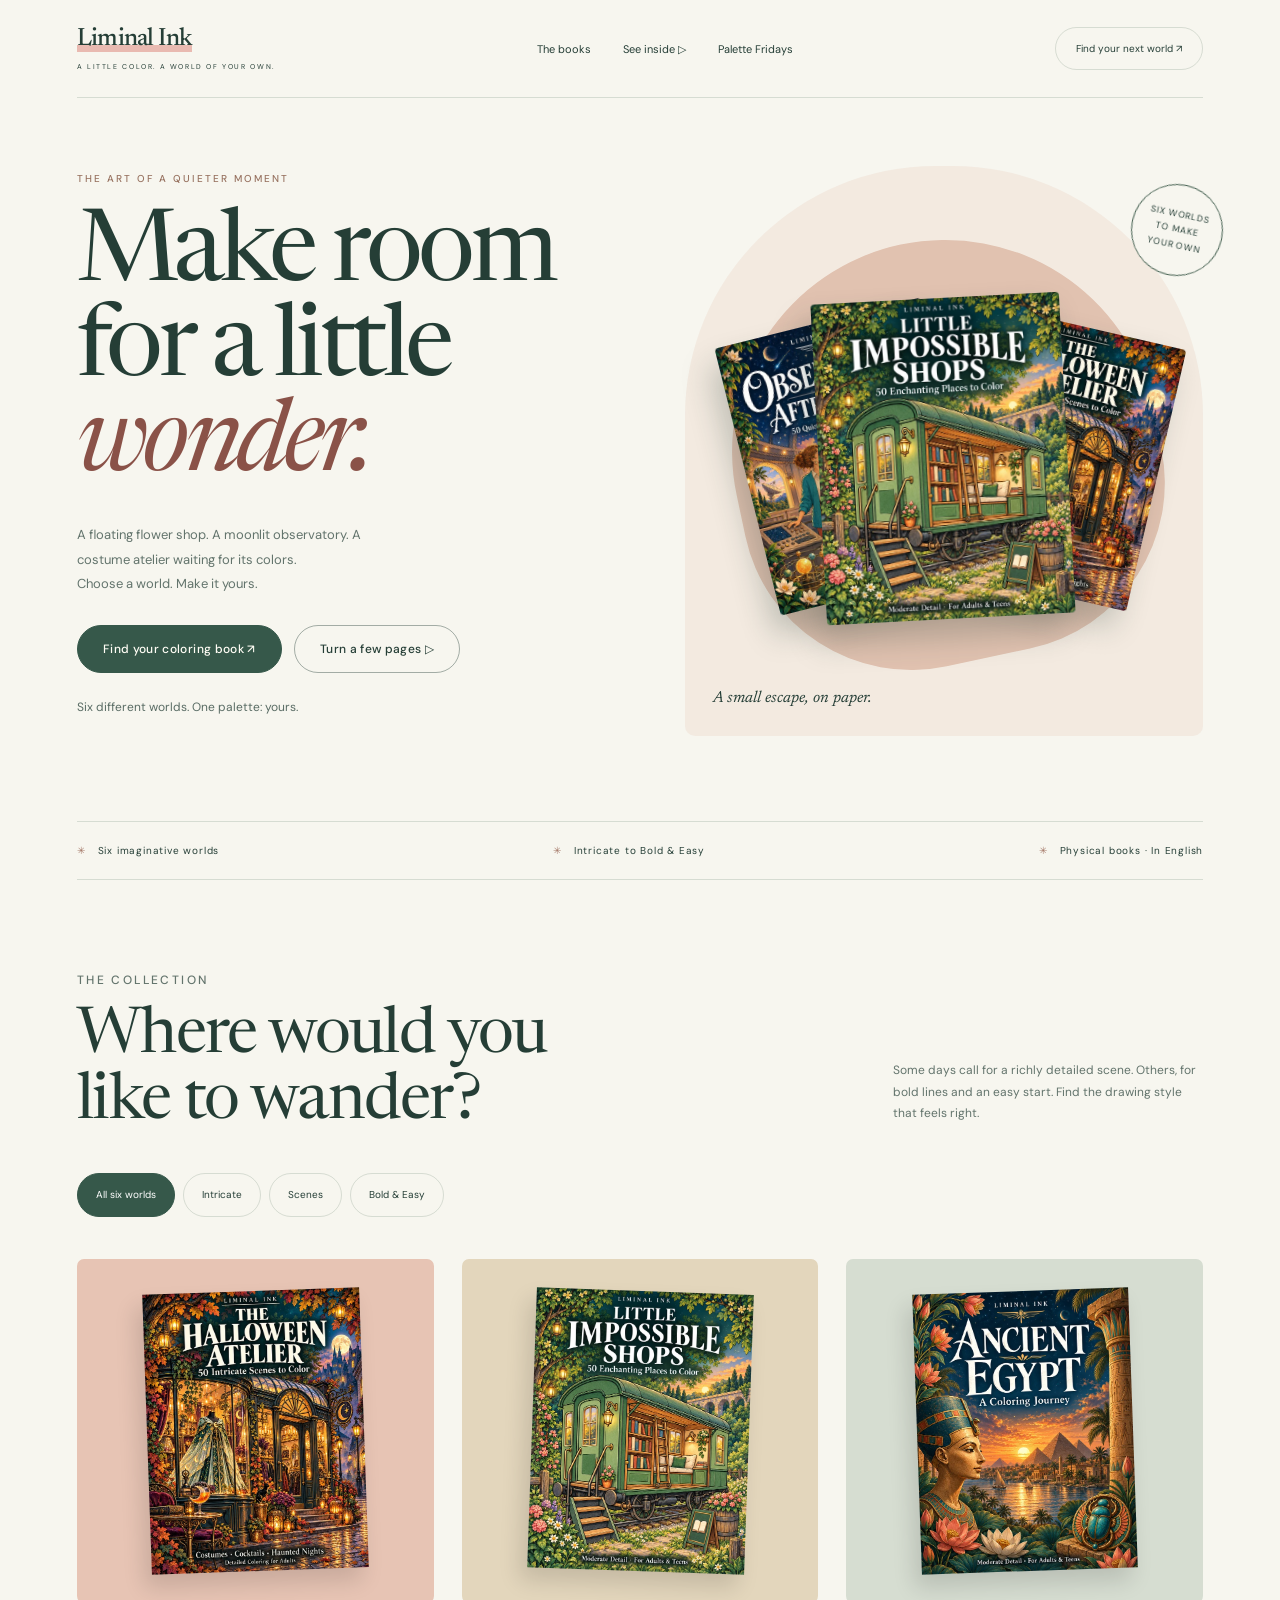
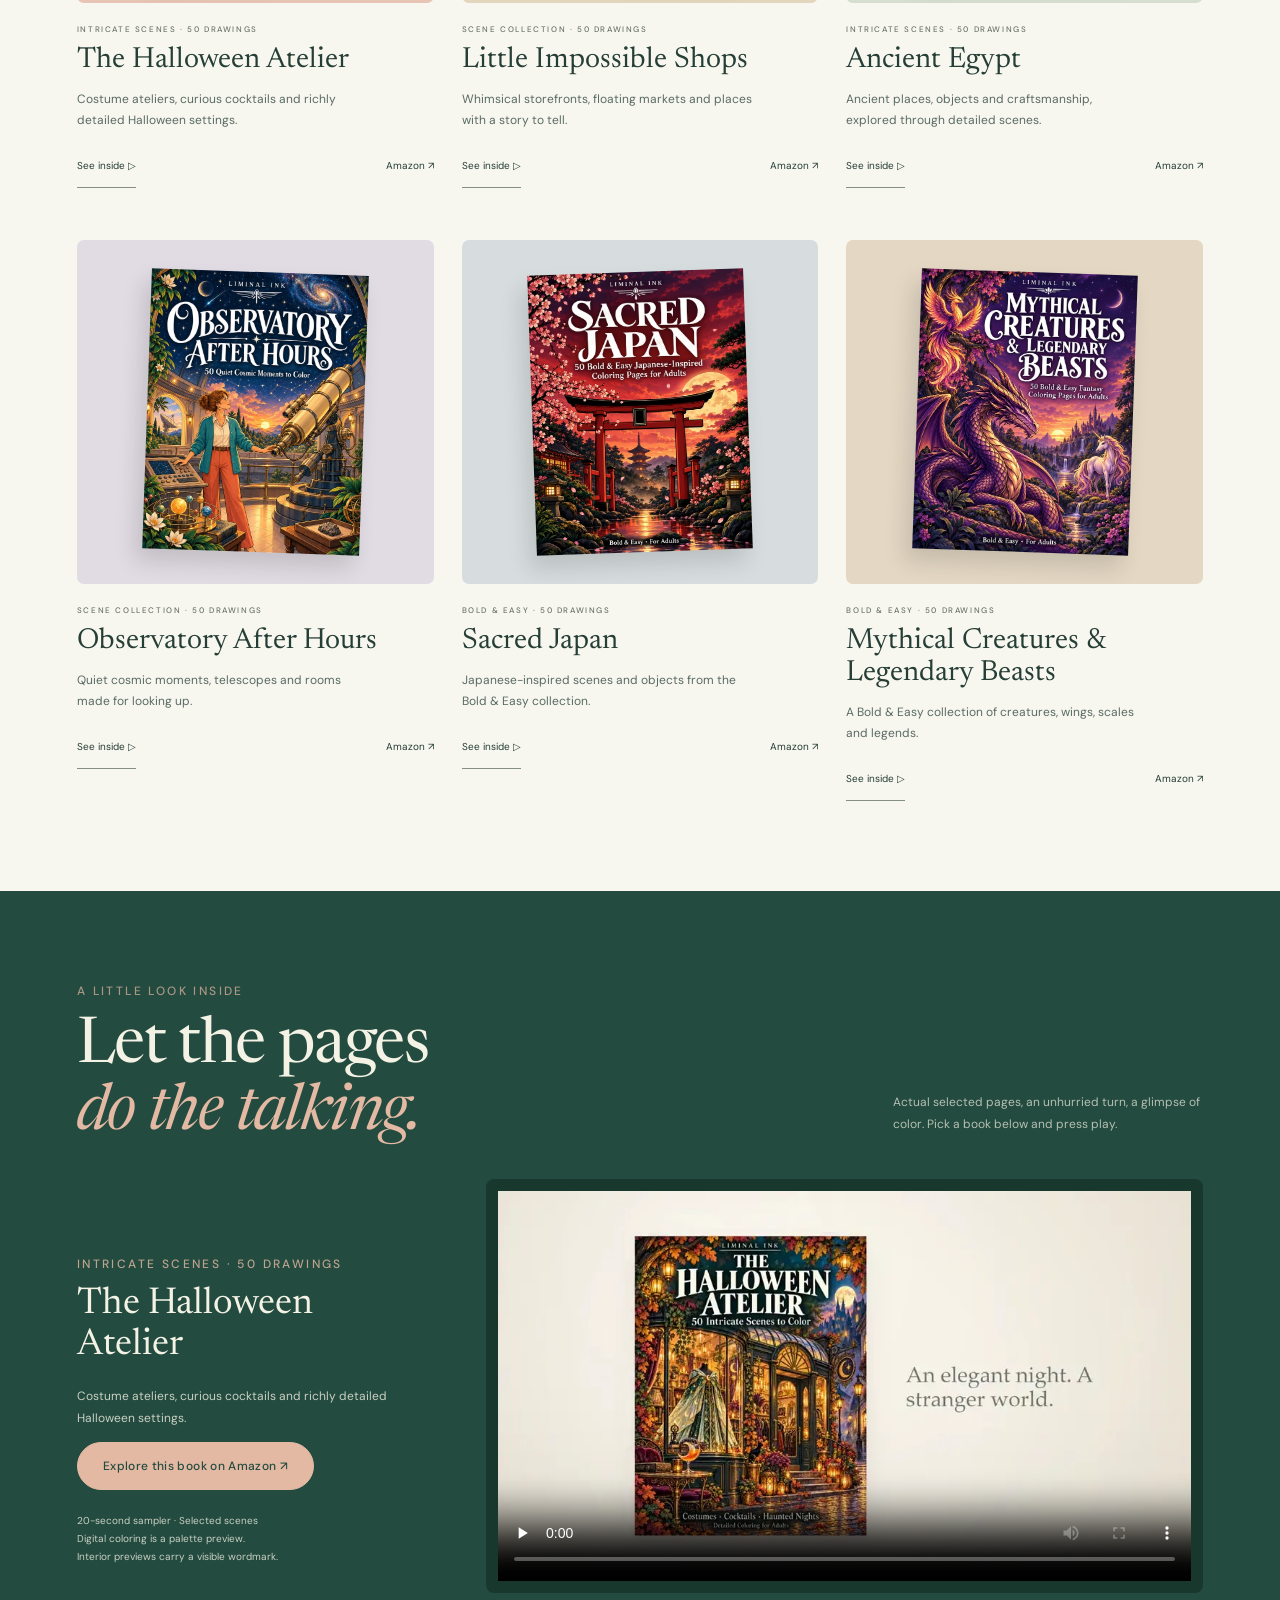
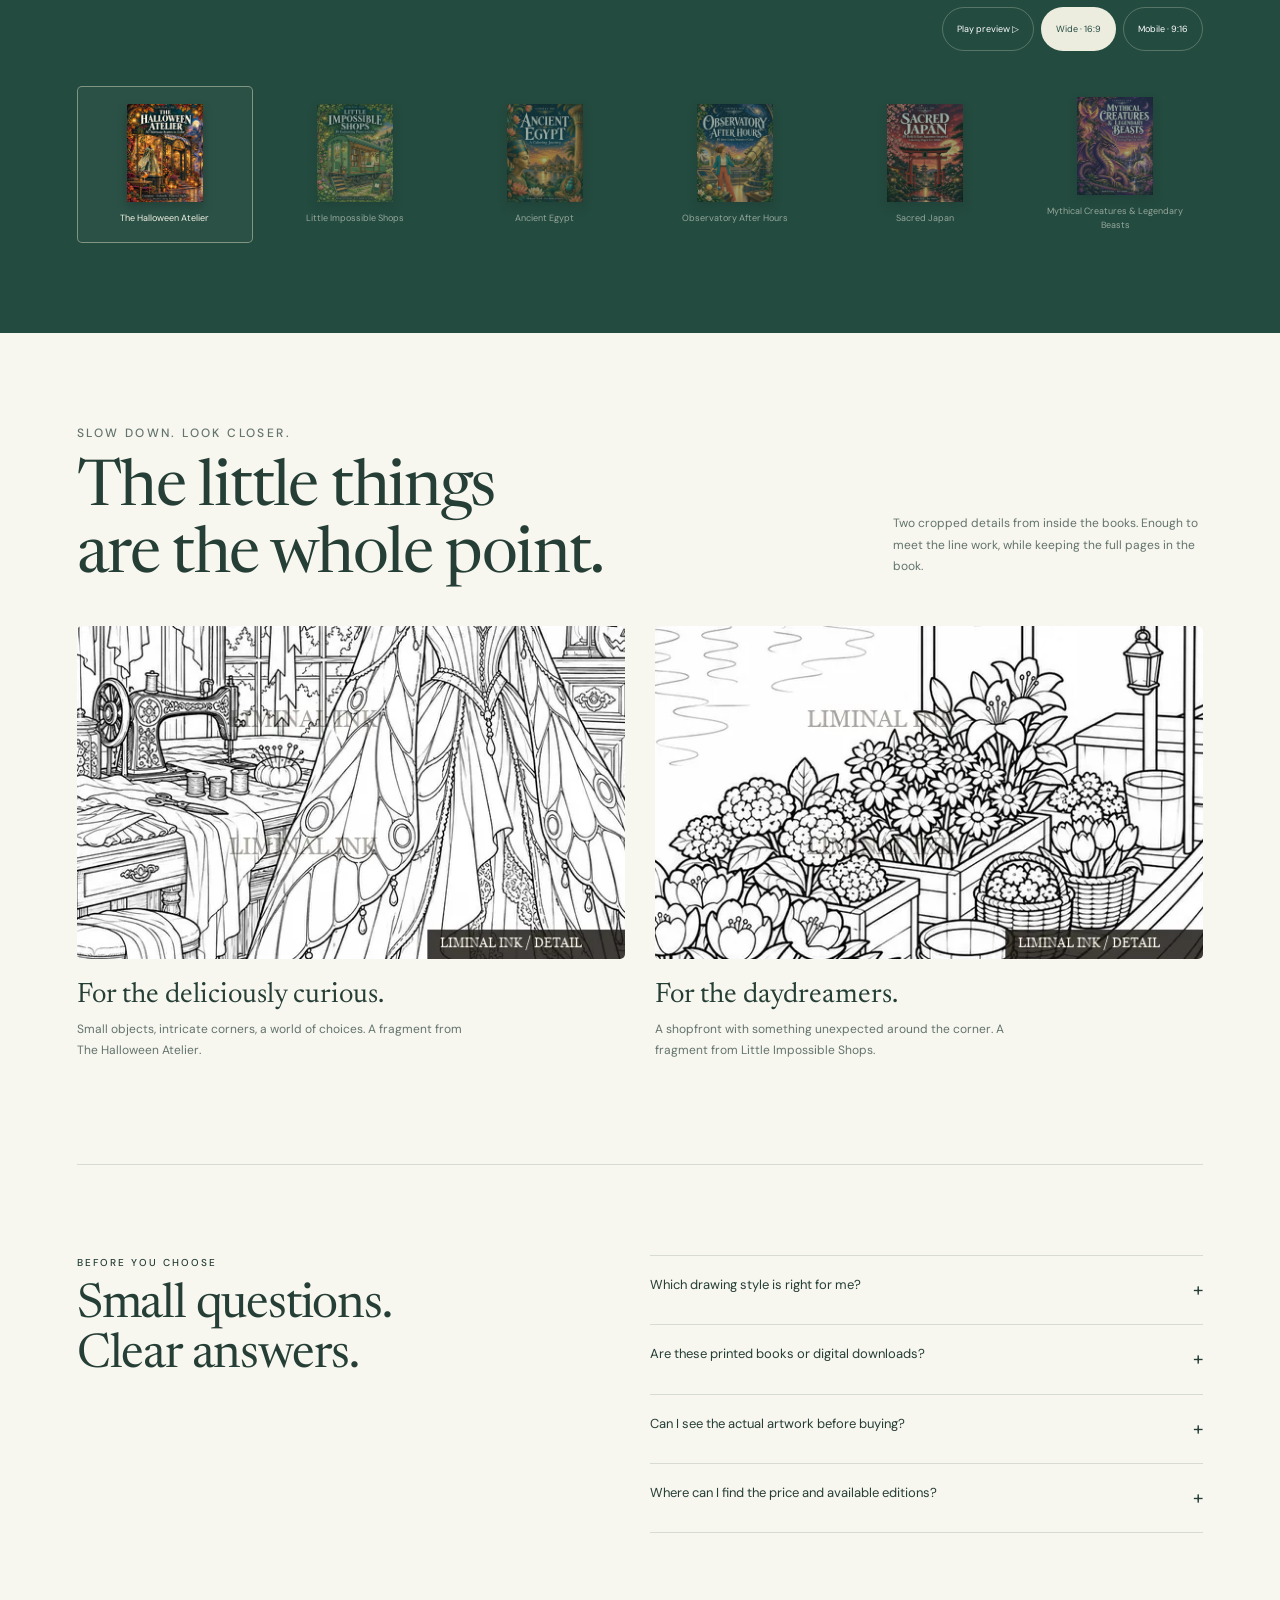
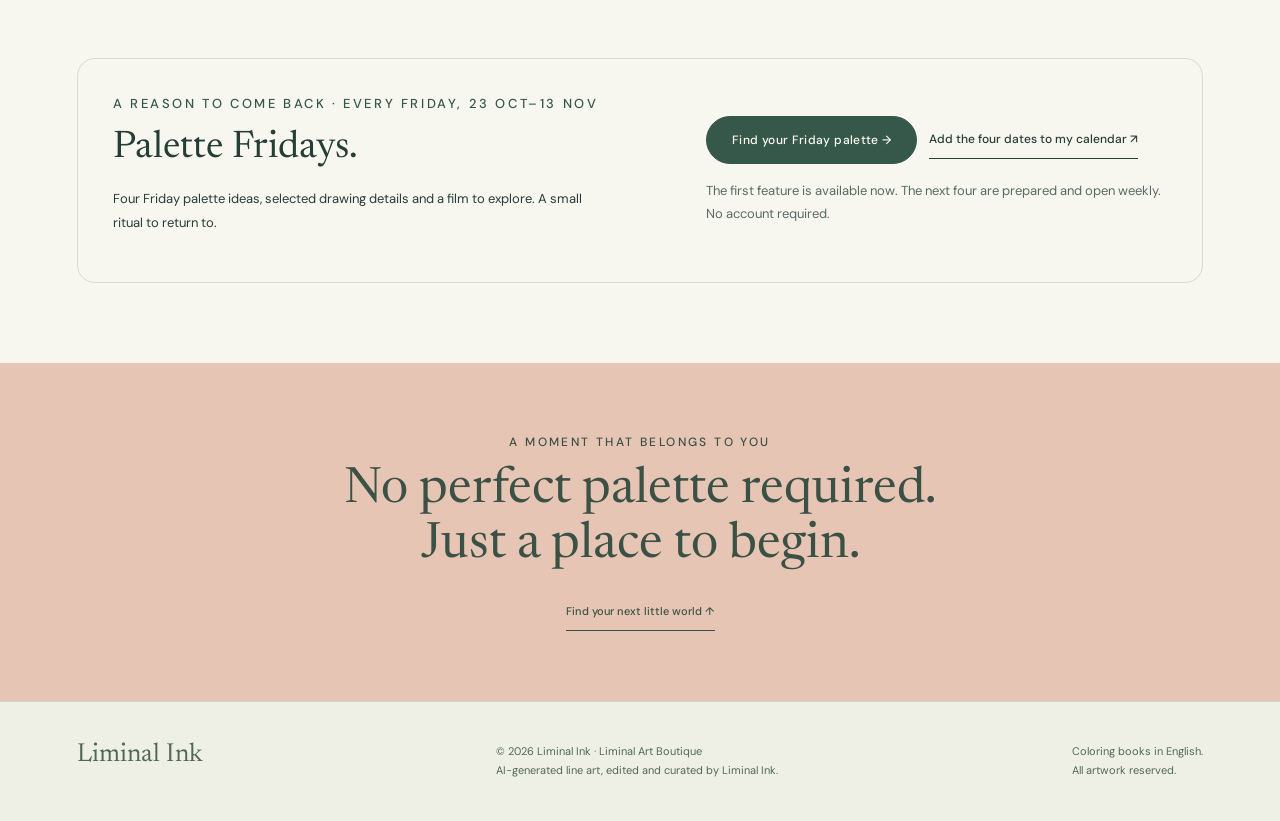
==== commit bab72348: "Publish reviewed Liminal Ink book storefront on existing custom domain" ====
--- a/index.html
+++ b/index.html
@@ -1,7 +1,7 @@
-<!doctype html><html lang="en"><head><meta charset="utf-8"><meta name="viewport" content="width=device-width,initial-scale=1"><meta name="description" content="Choose a world to color. Six Liminal Ink coloring books, page-turn films, protected drawing details and clear collections for different levels of detail."><meta name="theme-color" content="#09252b"><title>Liminal Ink — A little color. A world of your own.</title><link rel="stylesheet" href="css/editorial-20261016.css"><script type="application/ld+json">{"@context": "https://schema.org", "@graph": [{"@type": "Organization", "name": "Liminal Ink"}, {"@type": "Book", "name": "The Halloween Atelier: 50 Intricate Scenes to Color", "author": {"@type": "Organization", "name": "Liminal Ink"}, "inLanguage": "en", "bookFormat": "https://schema.org/Paperback", "url": "https://www.amazon.com/dp/B0HMSD95YQ", "description": "Costume ateliers, curious cocktails and richly detailed Halloween settings."}, {"@type": "Book", "name": "Little Impossible Shops: 50 Enchanting Places to Color", "author": {"@type": "Organization", "name": "Liminal Ink"}, "inLanguage": "en", "bookFormat": "https://schema.org/Paperback", "url": "https://www.amazon.com/dp/B0HLZLWNFH", "description": "Whimsical storefronts, floating markets and places with a story to tell."}, {"@type": "Book", "name": "Ancient Egypt: A Coloring Journey", "author": {"@type": "Organization", "name": "Liminal Ink"}, "inLanguage": "en", "bookFormat": "https://schema.org/Paperback", "url": "https://www.amazon.com/dp/B0HMRK16YF", "description": "Ancient places, objects and craftsmanship, explored through detailed scenes."}, {"@type": "Book", "name": "Observatory After Hours: 50 Quiet Cosmic Moments to Color", "author": {"@type": "Organization", "name": "Liminal Ink"}, "inLanguage": "en", "bookFormat": "https://schema.org/Paperback", "url": "https://www.amazon.com/dp/B0H6WL6BK2", "description": "Quiet cosmic moments, telescopes and rooms made for looking up."}, {"@type": "Book", "name": "Sacred Japan: 50 Bold & Easy Japanese-Inspired Coloring Pages for Adults", "author": {"@type": "Organization", "name": "Liminal Ink"}, "inLanguage": "en", "bookFormat": "https://schema.org/Paperback", "url": "https://www.amazon.com/dp/B0H571ZMXL", "description": "Japanese-inspired scenes and objects from the Bold & Easy collection."}, {"@type": "Book", "name": "Mythical Creatures & Legendary Beasts: 50 Bold & Easy Fantasy Coloring Pages for Adults", "author": {"@type": "Organization", "name": "Liminal Ink"}, "inLanguage": "en", "bookFormat": "https://schema.org/Paperback", "url": "https://www.amazon.com/dp/B0H57CGC72", "description": "A Bold & Easy collection of creatures, wings, scales and legends."}]}</script><link rel="canonical" href="https://liminalartboutique.com/"><meta property="og:url" content="https://liminalartboutique.com/"><meta property="og:image" content="https://liminalartboutique.com/images/editorial-20261016/halloween.webp"><meta name="twitter:card" content="summary"></head>
+<!doctype html><html lang="en"><head><meta charset="utf-8"><meta name="viewport" content="width=device-width,initial-scale=1"><meta name="description" content="Choose a world to color. Six Liminal Ink coloring books, page-turn films, protected drawing details and clear collections for different levels of detail."><meta name="theme-color" content="#09252b"><title>Liminal Ink — A little color. A world of your own.</title><link rel="stylesheet" href="css/editorial-20261016.css"><script type="application/ld+json">{"@context": "https://schema.org", "@graph": [{"@type": "Organization", "name": "Liminal Ink"}, {"@type": "Book", "name": "The Halloween Atelier: 50 Intricate Scenes to Color", "author": {"@type": "Organization", "name": "Liminal Ink"}, "inLanguage": "en", "bookFormat": "https://schema.org/Paperback", "url": "https://www.amazon.com/dp/B0HMSD95YQ", "description": "Costume ateliers, curious cocktails and richly detailed Halloween settings."}, {"@type": "Book", "name": "Little Impossible Shops: 50 Enchanting Places to Color", "author": {"@type": "Organization", "name": "Liminal Ink"}, "inLanguage": "en", "bookFormat": "https://schema.org/Paperback", "url": "https://www.amazon.com/dp/B0HLZLWNFH", "description": "Whimsical storefronts, floating markets and places with a story to tell."}, {"@type": "Book", "name": "Ancient Egypt: A Coloring Journey", "author": {"@type": "Organization", "name": "Liminal Ink"}, "inLanguage": "en", "bookFormat": "https://schema.org/Paperback", "url": "https://www.amazon.com/dp/B0HMRK16YF", "description": "Ancient places, objects and craftsmanship, explored through detailed scenes."}, {"@type": "Book", "name": "Observatory After Hours: 50 Quiet Cosmic Moments to Color", "author": {"@type": "Organization", "name": "Liminal Ink"}, "inLanguage": "en", "bookFormat": "https://schema.org/Paperback", "url": "https://www.amazon.com/dp/B0H6WL6BK2", "description": "Quiet cosmic moments, telescopes and rooms made for looking up."}, {"@type": "Book", "name": "Sacred Japan: 50 Bold & Easy Japanese-Inspired Coloring Pages for Adults", "author": {"@type": "Organization", "name": "Liminal Ink"}, "inLanguage": "en", "bookFormat": "https://schema.org/Paperback", "url": "https://www.amazon.com/dp/B0H571ZMXL", "description": "Japanese-inspired scenes and objects from the Bold & Easy collection."}, {"@type": "Book", "name": "Mythical Creatures & Legendary Beasts: 50 Bold & Easy Fantasy Coloring Pages for Adults", "author": {"@type": "Organization", "name": "Liminal Ink"}, "inLanguage": "en", "bookFormat": "https://schema.org/Paperback", "url": "https://www.amazon.com/dp/B0H57CGC72", "description": "A Bold & Easy collection of creatures, wings, scales and legends."}]}</script><link rel="stylesheet" href="css/scroll-worlds.css"><link rel="canonical" href="https://liminalartboutique.com/"><meta property="og:url" content="https://liminalartboutique.com/"><meta property="og:image" content="https://liminalartboutique.com/images/editorial-20261016/halloween.webp"><meta name="twitter:card" content="summary"></head>
 <body><a class="skip" href="#main">Skip to content</a><header class="top"><div class="wrap"><a class="logo" href="#"><strong>Liminal Ink</strong><small>A little color. A world of your own.</small></a><nav aria-label="Main"><a href="#books">The books</a><a href="#watch">See inside ▷</a><a href="friday.html">Palette Fridays</a></nav><a class="shop-link" href="#books">Find your next world ↗</a></div></header><main id="main"><section class="wrap lim-hero"><div><p class="eyebrow">The art of a quieter moment</p><h1>Make room<br>for a little<br><em>wonder.</em></h1><p class="intro">A floating flower shop. A moonlit observatory. A costume atelier waiting for its colors.<br>Choose a world. Make it yours.</p><div class="buttons"><a class="button solid" href="#books">Find your coloring book ↗</a><a class="button" href="#watch">Turn a few pages ▷</a></div><p class="small">Six different worlds. One palette: yours.</p></div><div class="cover-garden"><span class="seal">SIX WORLDS<br>TO MAKE<br>YOUR OWN</span><img class="left" src="images/editorial-20261016/observatory.webp" width="640" height="900" alt="Observatory After Hours cover" fetchpriority="high"><img class="right" src="images/editorial-20261016/halloween.webp" width="640" height="900" alt="The Halloween Atelier cover" fetchpriority="high"><img class="middle" src="images/editorial-20261016/shops.webp" width="640" height="900" alt="Little Impossible Shops cover" fetchpriority="high"><span class="garden-caption">A small escape, on paper.</span></div></section>
 <div class="wrap value-strip"><span>Six imaginative worlds</span><span>Intricate to Bold & Easy</span><span>Physical books · In English</span></div>
 <section class="section wrap" id="books"><div class="section-head"><div><p class="eyebrow">The collection</p><h2>Where would you<br>like to wander?</h2></div><p>Some days call for a richly detailed scene. Others, for bold lines and an easy start. Find the drawing style that feels right.</p></div><div class="filters" role="group" aria-label="Filter by drawing style"><button data-filter="all" aria-pressed="true">All six worlds</button><button data-filter="intricate" aria-pressed="false">Intricate</button><button data-filter="scene" aria-pressed="false">Scenes</button><button data-filter="easy" aria-pressed="false">Bold & Easy</button></div><span class="sr-only" id="filter-status" aria-live="polite">6 books shown</span><div class="catalog"><article class="book" data-style="intricate"><a class="book-cover" style="--tile:#e7c4b4" href="https://www.amazon.com/dp/B0HMSD95YQ" aria-label="Explore The Halloween Atelier on Amazon"><img src="images/editorial-20261016/halloween.webp" alt="The Halloween Atelier — current front cover" width="640" height="900" loading="lazy"></a><span class="eyebrow">Intricate scenes · 50 drawings</span><h3>The Halloween Atelier</h3><p>Costume ateliers, curious cocktails and richly detailed Halloween settings.</p><div class="card-actions"><button class="watch-link" data-choose-film="halloween" data-scroll aria-label="Watch selected pages from The Halloween Atelier">See inside ▷</button><a class="buy" href="https://www.amazon.com/dp/B0HMSD95YQ">Amazon ↗</a></div></article><article class="book" data-style="scene"><a class="book-cover" style="--tile:#e3d6bc" href="https://www.amazon.com/dp/B0HLZLWNFH" aria-label="Explore Little Impossible Shops on Amazon"><img src="images/editorial-20261016/shops.webp" alt="Little Impossible Shops — current front cover" width="640" height="900" loading="lazy"></a><span class="eyebrow">Scene collection · 50 drawings</span><h3>Little Impossible Shops</h3><p>Whimsical storefronts, floating markets and places with a story to tell.</p><div class="card-actions"><button class="watch-link" data-choose-film="shops" data-scroll aria-label="Watch selected pages from Little Impossible Shops">See inside ▷</button><a class="buy" href="https://www.amazon.com/dp/B0HLZLWNFH">Amazon ↗</a></div></article><article class="book" data-style="intricate"><a class="book-cover" style="--tile:#d6ddd1" href="https://www.amazon.com/dp/B0HMRK16YF" aria-label="Explore Ancient Egypt on Amazon"><img src="images/editorial-20261016/egypt.webp" alt="Ancient Egypt — current front cover" width="640" height="900" loading="lazy"></a><span class="eyebrow">Intricate scenes · 50 drawings</span><h3>Ancient Egypt</h3><p>Ancient places, objects and craftsmanship, explored through detailed scenes.</p><div class="card-actions"><button class="watch-link" data-choose-film="egypt" data-scroll aria-label="Watch selected pages from Ancient Egypt">See inside ▷</button><a class="buy" href="https://www.amazon.com/dp/B0HMRK16YF">Amazon ↗</a></div></article><article class="book" data-style="scene"><a class="book-cover" style="--tile:#e1dce3" href="https://www.amazon.com/dp/B0H6WL6BK2" aria-label="Explore Observatory After Hours on Amazon"><img src="images/editorial-20261016/observatory.webp" alt="Observatory After Hours — current front cover" width="640" height="900" loading="lazy"></a><span class="eyebrow">Scene collection · 50 drawings</span><h3>Observatory After Hours</h3><p>Quiet cosmic moments, telescopes and rooms made for looking up.</p><div class="card-actions"><button class="watch-link" data-choose-film="observatory" data-scroll aria-label="Watch selected pages from Observatory After Hours">See inside ▷</button><a class="buy" href="https://www.amazon.com/dp/B0H6WL6BK2">Amazon ↗</a></div></article><article class="book" data-style="easy"><a class="book-cover" style="--tile:#d7ddde" href="https://www.amazon.com/dp/B0H571ZMXL" aria-label="Explore Sacred Japan on Amazon"><img src="images/editorial-20261016/sacred-japan.webp" alt="Sacred Japan — current front cover" width="640" height="900" loading="lazy"></a><span class="eyebrow">Bold & Easy · 50 drawings</span><h3>Sacred Japan</h3><p>Japanese-inspired scenes and objects from the Bold &amp; Easy collection.</p><div class="card-actions"><button class="watch-link" data-choose-film="sacred-japan" data-scroll aria-label="Watch selected pages from Sacred Japan">See inside ▷</button><a class="buy" href="https://www.amazon.com/dp/B0H571ZMXL">Amazon ↗</a></div></article><article class="book" data-style="easy"><a class="book-cover" style="--tile:#e4d8c4" href="https://www.amazon.com/dp/B0H57CGC72" aria-label="Explore Mythical Creatures &amp; Legendary Beasts on Amazon"><img src="images/editorial-20261016/mythical-creatures.webp" alt="Mythical Creatures &amp; Legendary Beasts — current front cover" width="640" height="900" loading="lazy"></a><span class="eyebrow">Bold & Easy · 50 drawings</span><h3>Mythical Creatures &amp; Legendary Beasts</h3><p>A Bold &amp; Easy collection of creatures, wings, scales and legends.</p><div class="card-actions"><button class="watch-link" data-choose-film="mythical-creatures" data-scroll aria-label="Watch selected pages from Mythical Creatures &amp; Legendary Beasts">See inside ▷</button><a class="buy" href="https://www.amazon.com/dp/B0H57CGC72">Amazon ↗</a></div></article></div></section>
 <section class="section cinema" id="watch"><div class="wrap"><div class="section-head"><div><p class="eyebrow">A little look inside</p><h2>Let the pages<br><em>do the talking.</em></h2></div><p>Actual selected pages, an unhurried turn, a glimpse of color. Pick a book below and press play.</p></div><div class="film-grid"><div class="film-copy"><p class="eyebrow" id="film-style">Intricate scenes · 50 drawings</p><h3 id="film-title">The Halloween Atelier</h3><p id="film-description">Costume ateliers, curious cocktails and richly detailed Halloween settings.</p><a class="button solid" id="film-buy" href="https://www.amazon.com/dp/B0HMSD95YQ">Explore this book on Amazon ↗</a><p class="small" style="margin-top:22px">20-second sampler · Selected scenes<br>Digital coloring is a palette preview.<br>Interior previews carry a visible wordmark.</p></div><div><div class="film-stage"><video class="film" id="book-film" controls playsinline preload="none" poster="images/worlds/halloween-poster.webp" aria-label="The Halloween Atelier — selected pages film"><source src="media/halloween-landscape.mp4" type="video/mp4"><p>Your browser cannot play this preview.</p></video></div><div class="format-switch" role="group" aria-label="Preview format"><button id="play-preview" type="button">Play preview ▷</button><button data-format="landscape" aria-pressed="true">Wide · 16:9</button><button data-format="portrait" aria-pressed="false">Mobile · 9:16</button></div></div></div><div class="film-choices" role="group" aria-label="Choose a book preview"><button data-choose-film="halloween" aria-pressed="true" aria-label="Choose film: The Halloween Atelier"><img src="images/editorial-20261016/halloween.webp" alt="The Halloween Atelier cover" width="90" height="130" loading="lazy"><span>The Halloween Atelier</span></button><button data-choose-film="shops" aria-pressed="false" aria-label="Choose film: Little Impossible Shops"><img src="images/editorial-20261016/shops.webp" alt="Little Impossible Shops cover" width="90" height="130" loading="lazy"><span>Little Impossible Shops</span></button><button data-choose-film="egypt" aria-pressed="false" aria-label="Choose film: Ancient Egypt"><img src="images/editorial-20261016/egypt.webp" alt="Ancient Egypt cover" width="90" height="130" loading="lazy"><span>Ancient Egypt</span></button><button data-choose-film="observatory" aria-pressed="false" aria-label="Choose film: Observatory After Hours"><img src="images/editorial-20261016/observatory.webp" alt="Observatory After Hours cover" width="90" height="130" loading="lazy"><span>Observatory After Hours</span></button><button data-choose-film="sacred-japan" aria-pressed="false" aria-label="Choose film: Sacred Japan"><img src="images/editorial-20261016/sacred-japan.webp" alt="Sacred Japan cover" width="90" height="130" loading="lazy"><span>Sacred Japan</span></button><button data-choose-film="mythical-creatures" aria-pressed="false" aria-label="Choose film: Mythical Creatures &amp; Legendary Beasts"><img src="images/editorial-20261016/mythical-creatures.webp" alt="Mythical Creatures &amp; Legendary Beasts cover" width="90" height="130" loading="lazy"><span>Mythical Creatures &amp; Legendary Beasts</span></button></div></div></section>
 <section class="section wrap closer" id="details"><div class="section-head"><div><p class="eyebrow">Slow down. Look closer.</p><h2>The little things<br>are the whole point.</h2></div><p>Two cropped details from inside the books. Enough to meet the line work, while keeping the full pages in the book.</p></div><div class="details-grid"><article><img class="detail-image" src="images/editorial-20261016/halloween-detail.webp" alt="Cropped and watermarked intricate Halloween drawing detail" width="560" height="340" loading="lazy"><h3>For the deliciously curious.</h3><p>Small objects, intricate corners, a world of choices. A fragment from The Halloween Atelier.</p></article><article><img class="detail-image" src="images/editorial-20261016/shops-detail.webp" alt="Cropped and watermarked Little Impossible Shops line-art detail" width="560" height="340" loading="lazy"><h3>For the daydreamers.</h3><p>A shopfront with something unexpected around the corner. A fragment from Little Impossible Shops.</p></article></div></section>
-<section class="section wrap faq" id="questions"><div><p class="eyebrow">Before you choose</p><h2>Small questions.<br>Clear answers.</h2></div><div><details><summary>Which drawing style is right for me?</summary><p>Intricate scenes contain smaller details for a longer session. Scene collections focus on places and stories. Bold & Easy offers simpler shapes and bolder outlines. Use the filters and films to compare.</p></details><details><summary>Are these printed books or digital downloads?</summary><p>These are physical paperbacks, sold on Amazon. This site offers selected previews, not downloadable coloring interiors.</p></details><details><summary>Can I see the actual artwork before buying?</summary><p>Yes. Choose a book in the film player to see selected real pages. The two details below the player are cropped and visibly watermarked. Digital colors in a film are a palette preview.</p></details><details><summary>Where can I find the price and available editions?</summary><p>Use the Amazon link for the book you like. Current prices, delivery and availability depend on your marketplace.</p></details></div></section><section class="wrap"><div class="return-card"><div><p class="eyebrow">A reason to come back · Every Friday, 23 Oct–13 Nov</p><h2>Palette Fridays.</h2><p>Four Friday palette ideas, selected drawing details and a film to explore. A small ritual to return to.</p></div><div><div class="return-actions"><a class="button solid" href="friday.html">Find your Friday palette →</a><a class="textlink" href="fridays.ics" download>Add the four dates to my calendar ↗</a></div><p class="small">The first feature is available now. The next four are prepared and open weekly. No account required.</p></div></div></section><section class="end-note"><p class="eyebrow">A moment that belongs to you</p><h2>No perfect palette required.<br>Just a place to begin.</h2><a class="textlink" href="#books">Find your next little world ↑</a></section></main><footer><div class="wrap"><span class="footer-brand">Liminal Ink</span><span>© 2026 Liminal Ink · Liminal Art Boutique<br>AI-generated line art, edited and curated by Liminal Ink.</span><span>Coloring books in English.<br>All artwork reserved.</span></div></footer><script id="film-data" type="application/json">{"halloween": {"title": "The Halloween Atelier", "description": "Costume ateliers, curious cocktails and richly detailed Halloween settings.", "url": "https://www.amazon.com/dp/B0HMSD95YQ", "style": "Intricate scenes", "color": "#244b40"}, "shops": {"title": "Little Impossible Shops", "description": "Whimsical storefronts, floating markets and places with a story to tell.", "url": "https://www.amazon.com/dp/B0HLZLWNFH", "style": "Scene collection", "color": "#385c60"}, "egypt": {"title": "Ancient Egypt", "description": "Ancient places, objects and craftsmanship, explored through detailed scenes.", "url": "https://www.amazon.com/dp/B0HMRK16YF", "style": "Intricate scenes", "color": "#68543b"}, "observatory": {"title": "Observatory After Hours", "description": "Quiet cosmic moments, telescopes and rooms made for looking up.", "url": "https://www.amazon.com/dp/B0H6WL6BK2", "style": "Scene collection", "color": "#283e55"}, "sacred-japan": {"title": "Sacred Japan", "description": "Japanese-inspired scenes and objects from the Bold & Easy collection.", "url": "https://www.amazon.com/dp/B0H571ZMXL", "style": "Bold & Easy", "color": "#64544c"}, "mythical-creatures": {"title": "Mythical Creatures & Legendary Beasts", "description": "A Bold & Easy collection of creatures, wings, scales and legends.", "url": "https://www.amazon.com/dp/B0H57CGC72", "style": "Bold & Easy", "color": "#4b5267"}}</script><script src="js/collection.js" defer></script></body></html>+<section class="section wrap faq" id="questions"><div><p class="eyebrow">Before you choose</p><h2>Small questions.<br>Clear answers.</h2></div><div><details><summary>Which drawing style is right for me?</summary><p>Intricate scenes contain smaller details for a longer session. Scene collections focus on places and stories. Bold & Easy offers simpler shapes and bolder outlines. Use the filters and films to compare.</p></details><details><summary>Are these printed books or digital downloads?</summary><p>These are physical paperbacks, sold on Amazon. This site offers selected previews, not downloadable coloring interiors.</p></details><details><summary>Can I see the actual artwork before buying?</summary><p>Yes. Choose a book in the film player to see selected real pages. The two details below the player are cropped and visibly watermarked. Digital colors in a film are a palette preview.</p></details><details><summary>Where can I find the price and available editions?</summary><p>Use the Amazon link for the book you like. Current prices, delivery and availability depend on your marketplace.</p></details></div></section><section class="wrap"><div class="return-card"><div><p class="eyebrow">A reason to come back · Every Friday, 23 Oct–13 Nov</p><h2>Palette Fridays.</h2><p>Four Friday palette ideas, selected drawing details and a film to explore. A small ritual to return to.</p></div><div><div class="return-actions"><a class="button solid" href="friday.html">Find your Friday palette →</a><a class="textlink" href="fridays.ics" download>Add the four dates to my calendar ↗</a></div><p class="small">The first feature is available now. The next four are prepared and open weekly. No account required.</p></div></div></section><section class="end-note"><p class="eyebrow">A moment that belongs to you</p><h2>No perfect palette required.<br>Just a place to begin.</h2><a class="textlink" href="#books">Find your next little world ↑</a></section></main><footer><div class="wrap"><span class="footer-brand">Liminal Ink</span><span>© 2026 Liminal Ink · Liminal Art Boutique<br>AI-generated line art, edited and curated by Liminal Ink.</span><span>Coloring books in English.<br>All artwork reserved.</span></div></footer><script id="film-data" type="application/json">{"halloween": {"title": "The Halloween Atelier", "description": "Costume ateliers, curious cocktails and richly detailed Halloween settings.", "url": "https://www.amazon.com/dp/B0HMSD95YQ", "style": "Intricate scenes", "color": "#244b40"}, "shops": {"title": "Little Impossible Shops", "description": "Whimsical storefronts, floating markets and places with a story to tell.", "url": "https://www.amazon.com/dp/B0HLZLWNFH", "style": "Scene collection", "color": "#385c60"}, "egypt": {"title": "Ancient Egypt", "description": "Ancient places, objects and craftsmanship, explored through detailed scenes.", "url": "https://www.amazon.com/dp/B0HMRK16YF", "style": "Intricate scenes", "color": "#68543b"}, "observatory": {"title": "Observatory After Hours", "description": "Quiet cosmic moments, telescopes and rooms made for looking up.", "url": "https://www.amazon.com/dp/B0H6WL6BK2", "style": "Scene collection", "color": "#283e55"}, "sacred-japan": {"title": "Sacred Japan", "description": "Japanese-inspired scenes and objects from the Bold & Easy collection.", "url": "https://www.amazon.com/dp/B0H571ZMXL", "style": "Bold & Easy", "color": "#64544c"}, "mythical-creatures": {"title": "Mythical Creatures & Legendary Beasts", "description": "A Bold & Easy collection of creatures, wings, scales and legends.", "url": "https://www.amazon.com/dp/B0H57CGC72", "style": "Bold & Easy", "color": "#4b5267"}}</script><script src="js/collection.js" defer></script><script src="vendor/gsap-3.15.0/gsap.min.js" defer></script><script src="vendor/gsap-3.15.0/ScrollTrigger.min.js" defer></script><script src="js/scroll-worlds.js" defer></script></body></html>
--- a/css/scroll-worlds.css
+++ b/css/scroll-worlds.css
@@ -0,0 +1,5 @@
+
+.journey{position:relative;background:#10171b;color:#f2e8d7;isolation:isolate;margin:0;--ink:#f2e8d7}.journey-head{padding:70px max(6vw,24px) 40px;display:flex;align-items:center;justify-content:space-between;gap:25px}.journey-head p{margin:0;max-width:400px;font-size:15px}.journey-tools{display:flex;align-items:center;flex-wrap:wrap;gap:20px}.journey-tools a,.motion-control{font:11px/1.3 Arial,sans-serif;color:inherit;letter-spacing:.04em}.motion-control{border:1px solid #f2e8d74d;border-radius:50px;padding:12px 18px;background:transparent;cursor:pointer;min-height:44px}.journey-stage{display:none}.journey-step{padding:65px 7vw;display:grid;grid-template-columns:1fr 1fr;gap:55px;align-items:center}.journey-step h2{font-size:clamp(38px,5.3vw,82px);line-height:1.03;font-weight:400;letter-spacing:-.035em;margin:22px 0}.journey-step p{max-width:410px;line-height:1.7}.journey-step .step-art{width:100%;aspect-ratio:1;object-fit:cover;border-radius:3px}.journey-step .step-no{font:11px Arial,sans-serif;letter-spacing:.16em;color:#d8a76a}.journey-step em{color:#d8a76a}.journey-end{padding:55px max(6vw,24px) 90px;position:relative;background:#10171b}.journey-end p{font-size:19px;max-width:580px}.journey-end .button{margin-top:20px}.motion-on .journey-stage{display:block;position:sticky;top:0;height:100svh;overflow:hidden;perspective:1000px;margin-bottom:-100svh;z-index:-1}.journey-layer{position:absolute;inset:0;opacity:0;transform-origin:65% 50%;transform-style:preserve-3d}.journey-layer:first-child{opacity:1}.journey-layer img,.journey-layer video{position:absolute;width:66%;height:100%;right:0;object-fit:cover;object-position:center}.journey-layer video{opacity:0;transition:opacity .6s;pointer-events:none}.journey-layer[data-playing="true"] video{opacity:1}.journey-shade{position:absolute;inset:0;background:linear-gradient(90deg,#10171b 4%,#10171bf2 30%,#10171b77 52%,transparent 76%),linear-gradient(0deg,#10171b 0%,transparent 25%,transparent 85%,#10171b 100%)}.journey-line{position:absolute;width:1px;height:100%;left:55%;background:linear-gradient(transparent,#d8a76a55,transparent);transform:translateZ(25px)}.journey-meter{position:absolute;bottom:24px;left:60%;right:7%;display:flex;gap:15px;align-items:center;font:10px Arial,sans-serif;letter-spacing:.1em;color:#dfd9c8}.journey-meter>span:first-child{white-space:nowrap}.journey-meter .track{height:1px;background:#ffffff30;flex:1}.journey-meter .fill{display:block;background:#d8a76a;height:1px;width:0}.motion-on .journey-step{min-height:90svh;display:flex;position:relative;padding:90px 7vw}.motion-on .journey-step>div{max-width:45%;transform-style:preserve-3d}.motion-on .step-art{display:none}.motion-on .journey-end{padding-top:90px}.journey-step a{position:relative}.journey .button{color:#10171b;background:#d8a76a;border-color:#d8a76a}.motion-control:focus-visible,.journey a:focus-visible{outline:2px solid #d8a76a;outline-offset:5px}.world-panel .reveal{transform-style:preserve-3d}.motion-on .journey-step:target{scroll-margin-top:30px}
+@media(max-width:760px){.journey-head{padding:38px 24px 25px;display:block}.journey-head p{font-size:13px}.journey-tools{margin-top:20px;gap:20px}.journey-step{padding:45px 24px;gap:20px;grid-template-columns:1fr}.journey-step .step-art{grid-row:1;max-height:370px}.journey-step h2{font-size:42px}.journey-step p{font-size:16px}.motion-on .journey-step{min-height:88svh;align-items:flex-end;padding:0 25px 78px}.motion-on .journey-step>div{max-width:100%;width:100%}.motion-on .journey-step h2{font-size:44px;max-width:315px;margin:14px 0}.motion-on .journey-step p{max-width:310px;line-height:1.55}.journey-layer img,.journey-layer video{width:100%;height:100%;object-position:50% 38%}.journey-shade{background:linear-gradient(0deg,#10171b 2%,#10171be8 20%,#10171b85 43%,#10171b11 74%,#10171b66 100%)}.journey-line{left:89%}.journey-meter{left:25px;right:25px;bottom:23px}.journey-end{padding:45px 25px 65px}.journey-end p{font-size:18px}}
+@media(max-width:760px){.journey-layer[data-layer="0"] video{object-position:78% center;height:112%;transform:translateY(-22%)}.journey-layer[data-layer="1"] img{object-position:77% center}}
+@media(prefers-reduced-motion:reduce){html{scroll-behavior:auto!important}.journey-layer video{display:none}.journey-step,.reveal,.cover-garden img{transform:none!important}}
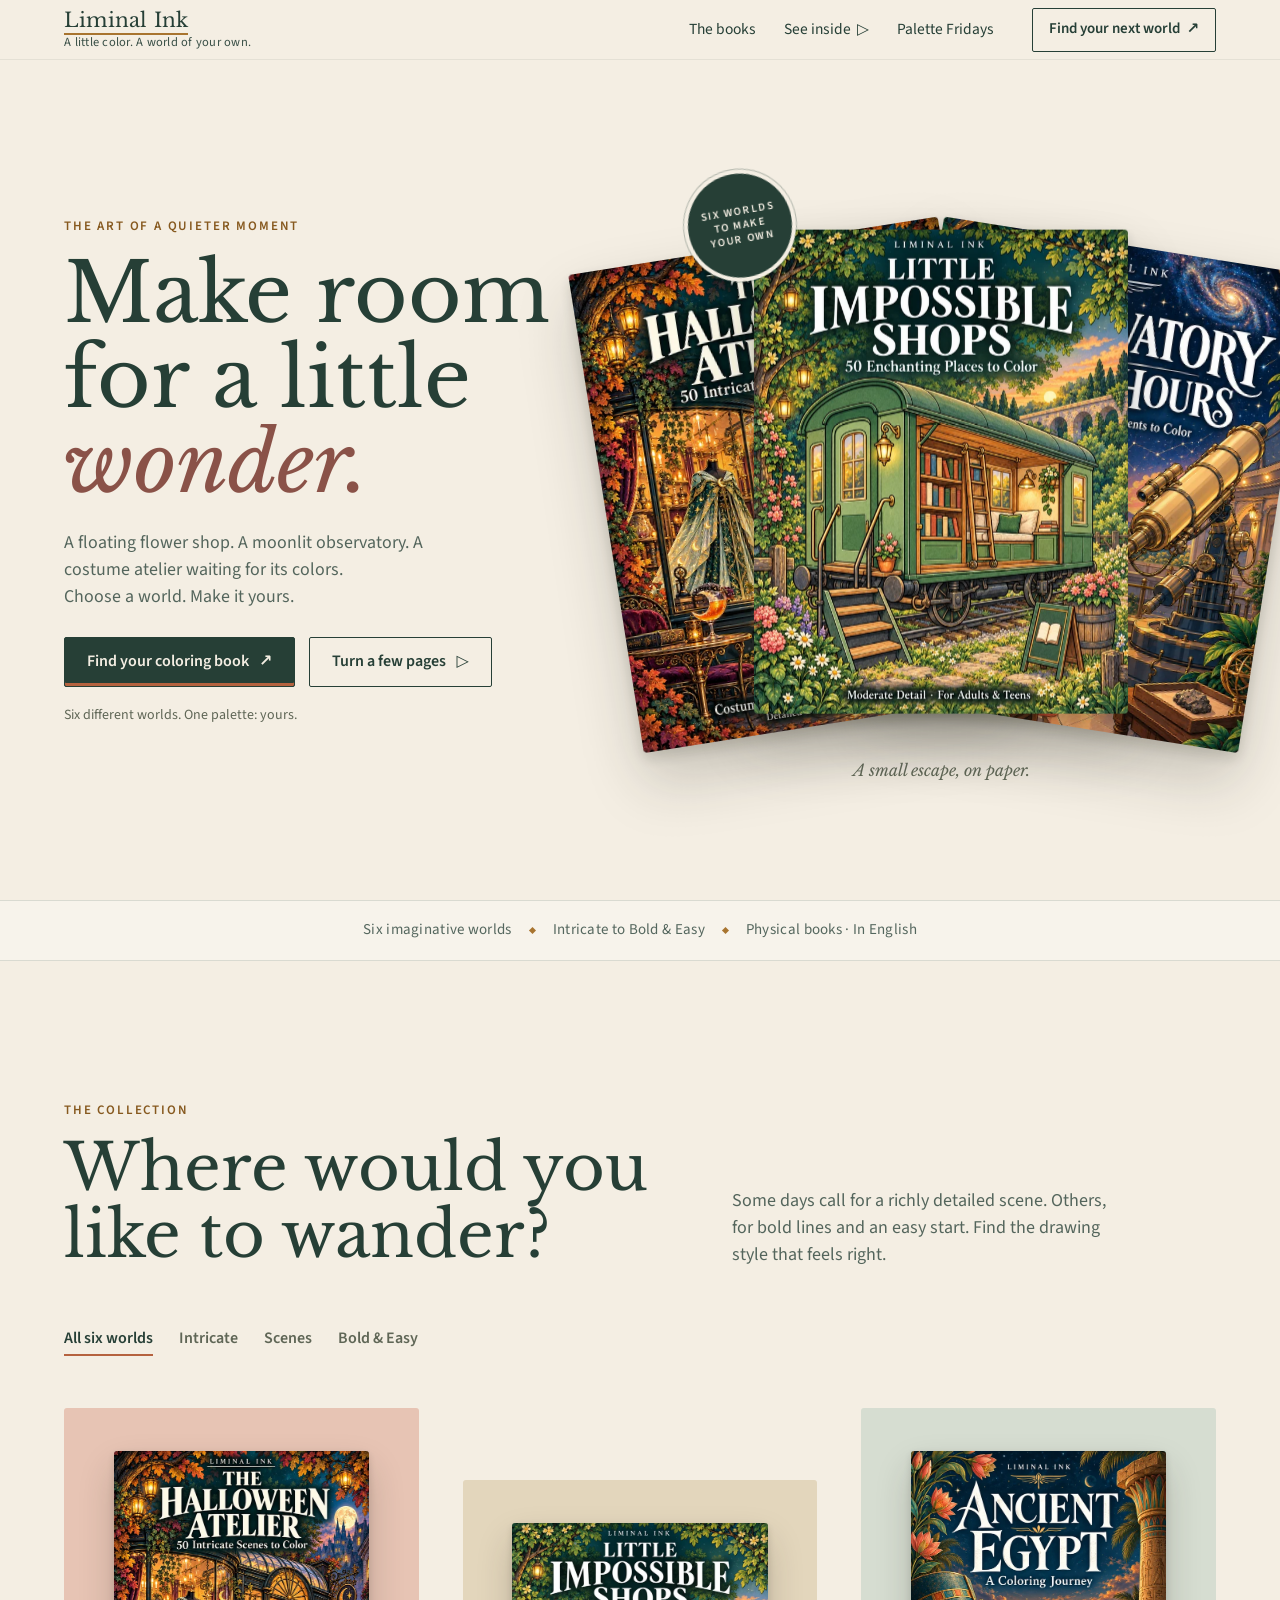
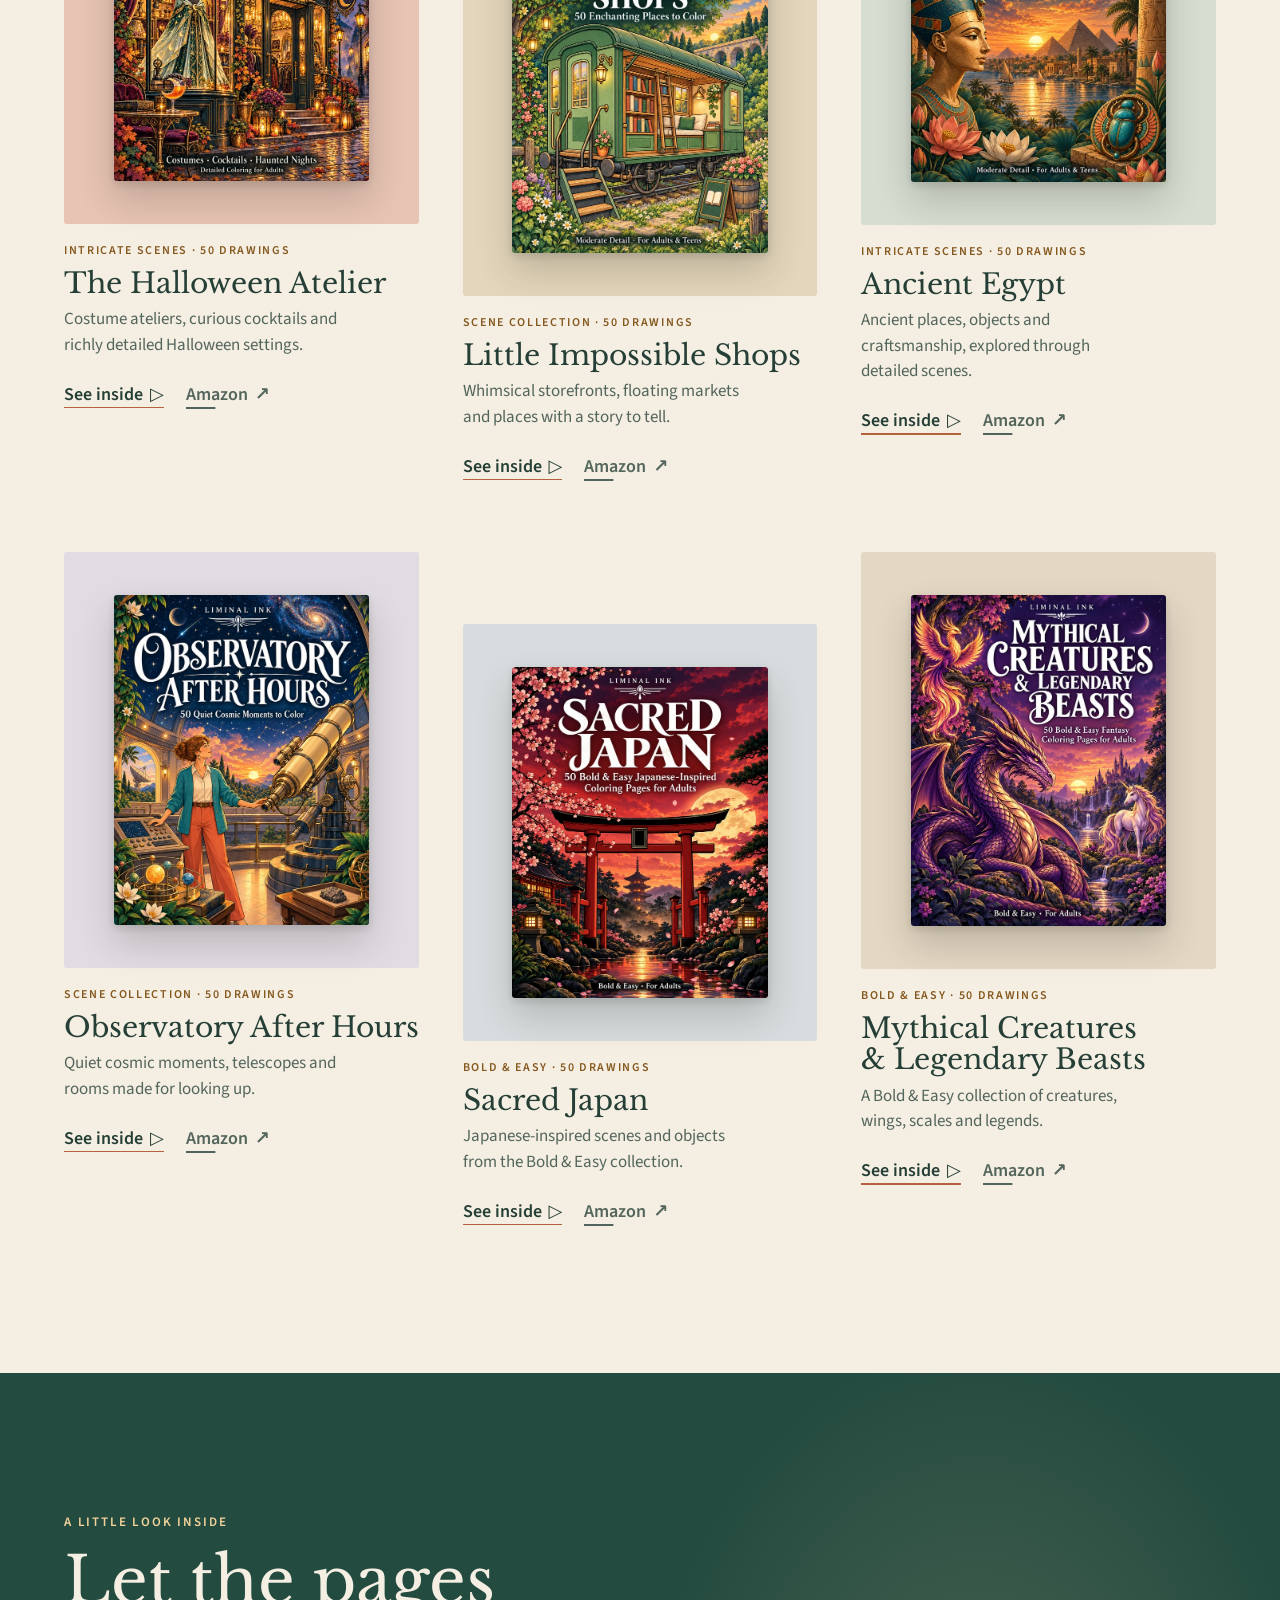
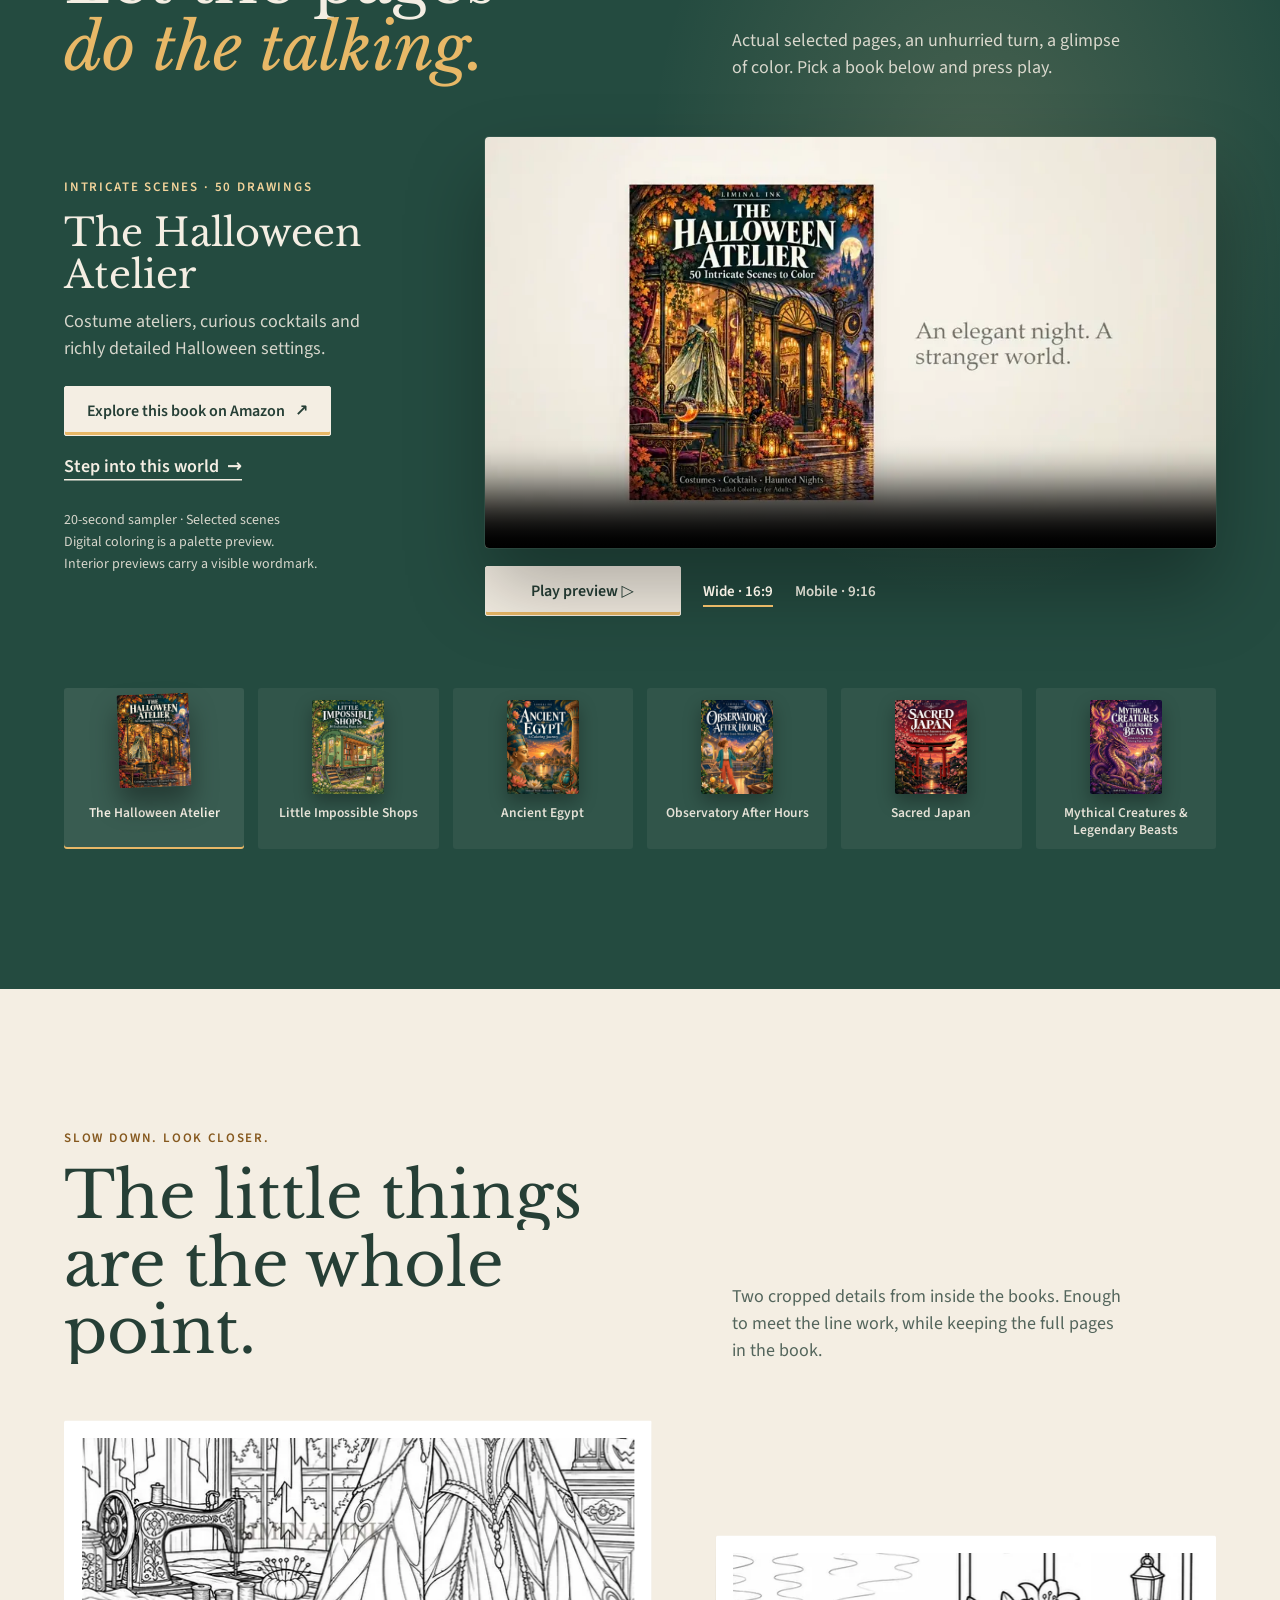
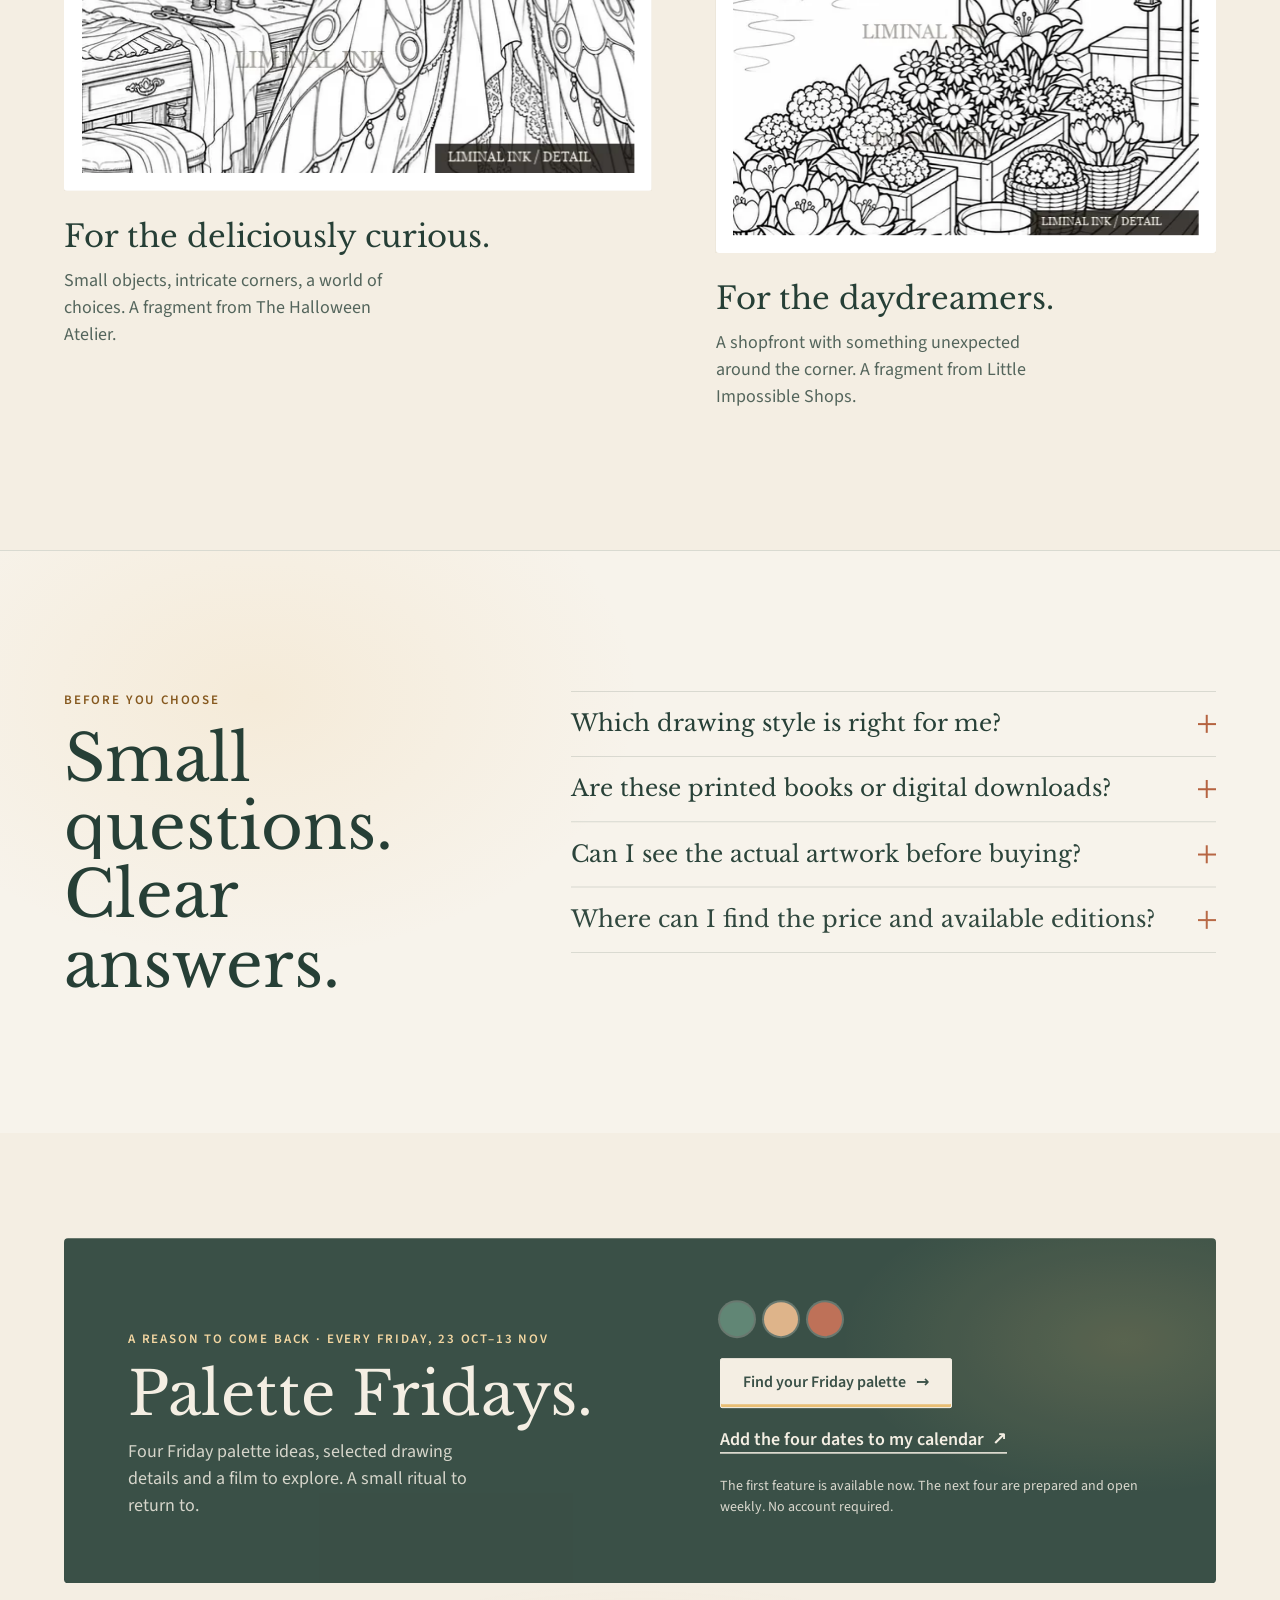
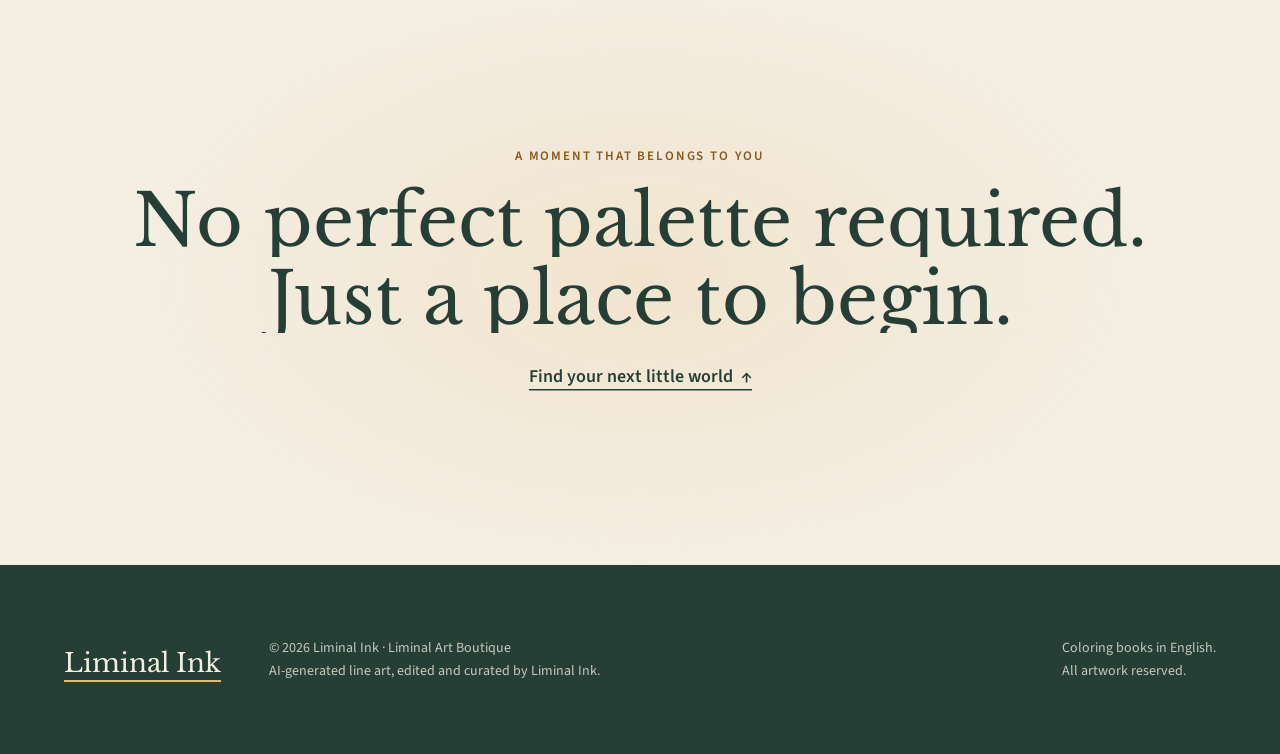
==== commit 91fceaf3: "Publish Liminal Ink motion site (Motion 2026): collection, book worlds, page-turn, color before you " ====
--- a/index.html
+++ b/index.html
@@ -1,7 +1,4 @@
-<!doctype html><html lang="en"><head><meta charset="utf-8"><meta name="viewport" content="width=device-width,initial-scale=1"><meta name="description" content="Choose a world to color. Six Liminal Ink coloring books, page-turn films, protected drawing details and clear collections for different levels of detail."><meta name="theme-color" content="#09252b"><title>Liminal Ink — A little color. A world of your own.</title><link rel="stylesheet" href="css/editorial-20261016.css"><script type="application/ld+json">{"@context": "https://schema.org", "@graph": [{"@type": "Organization", "name": "Liminal Ink"}, {"@type": "Book", "name": "The Halloween Atelier: 50 Intricate Scenes to Color", "author": {"@type": "Organization", "name": "Liminal Ink"}, "inLanguage": "en", "bookFormat": "https://schema.org/Paperback", "url": "https://www.amazon.com/dp/B0HMSD95YQ", "description": "Costume ateliers, curious cocktails and richly detailed Halloween settings."}, {"@type": "Book", "name": "Little Impossible Shops: 50 Enchanting Places to Color", "author": {"@type": "Organization", "name": "Liminal Ink"}, "inLanguage": "en", "bookFormat": "https://schema.org/Paperback", "url": "https://www.amazon.com/dp/B0HLZLWNFH", "description": "Whimsical storefronts, floating markets and places with a story to tell."}, {"@type": "Book", "name": "Ancient Egypt: A Coloring Journey", "author": {"@type": "Organization", "name": "Liminal Ink"}, "inLanguage": "en", "bookFormat": "https://schema.org/Paperback", "url": "https://www.amazon.com/dp/B0HMRK16YF", "description": "Ancient places, objects and craftsmanship, explored through detailed scenes."}, {"@type": "Book", "name": "Observatory After Hours: 50 Quiet Cosmic Moments to Color", "author": {"@type": "Organization", "name": "Liminal Ink"}, "inLanguage": "en", "bookFormat": "https://schema.org/Paperback", "url": "https://www.amazon.com/dp/B0H6WL6BK2", "description": "Quiet cosmic moments, telescopes and rooms made for looking up."}, {"@type": "Book", "name": "Sacred Japan: 50 Bold & Easy Japanese-Inspired Coloring Pages for Adults", "author": {"@type": "Organization", "name": "Liminal Ink"}, "inLanguage": "en", "bookFormat": "https://schema.org/Paperback", "url": "https://www.amazon.com/dp/B0H571ZMXL", "description": "Japanese-inspired scenes and objects from the Bold & Easy collection."}, {"@type": "Book", "name": "Mythical Creatures & Legendary Beasts: 50 Bold & Easy Fantasy Coloring Pages for Adults", "author": {"@type": "Organization", "name": "Liminal Ink"}, "inLanguage": "en", "bookFormat": "https://schema.org/Paperback", "url": "https://www.amazon.com/dp/B0H57CGC72", "description": "A Bold & Easy collection of creatures, wings, scales and legends."}]}</script><link rel="stylesheet" href="css/scroll-worlds.css"><link rel="canonical" href="https://liminalartboutique.com/"><meta property="og:url" content="https://liminalartboutique.com/"><meta property="og:image" content="https://liminalartboutique.com/images/editorial-20261016/halloween.webp"><meta name="twitter:card" content="summary"></head>
-<body><a class="skip" href="#main">Skip to content</a><header class="top"><div class="wrap"><a class="logo" href="#"><strong>Liminal Ink</strong><small>A little color. A world of your own.</small></a><nav aria-label="Main"><a href="#books">The books</a><a href="#watch">See inside ▷</a><a href="friday.html">Palette Fridays</a></nav><a class="shop-link" href="#books">Find your next world ↗</a></div></header><main id="main"><section class="wrap lim-hero"><div><p class="eyebrow">The art of a quieter moment</p><h1>Make room<br>for a little<br><em>wonder.</em></h1><p class="intro">A floating flower shop. A moonlit observatory. A costume atelier waiting for its colors.<br>Choose a world. Make it yours.</p><div class="buttons"><a class="button solid" href="#books">Find your coloring book ↗</a><a class="button" href="#watch">Turn a few pages ▷</a></div><p class="small">Six different worlds. One palette: yours.</p></div><div class="cover-garden"><span class="seal">SIX WORLDS<br>TO MAKE<br>YOUR OWN</span><img class="left" src="images/editorial-20261016/observatory.webp" width="640" height="900" alt="Observatory After Hours cover" fetchpriority="high"><img class="right" src="images/editorial-20261016/halloween.webp" width="640" height="900" alt="The Halloween Atelier cover" fetchpriority="high"><img class="middle" src="images/editorial-20261016/shops.webp" width="640" height="900" alt="Little Impossible Shops cover" fetchpriority="high"><span class="garden-caption">A small escape, on paper.</span></div></section>
-<div class="wrap value-strip"><span>Six imaginative worlds</span><span>Intricate to Bold & Easy</span><span>Physical books · In English</span></div>
-<section class="section wrap" id="books"><div class="section-head"><div><p class="eyebrow">The collection</p><h2>Where would you<br>like to wander?</h2></div><p>Some days call for a richly detailed scene. Others, for bold lines and an easy start. Find the drawing style that feels right.</p></div><div class="filters" role="group" aria-label="Filter by drawing style"><button data-filter="all" aria-pressed="true">All six worlds</button><button data-filter="intricate" aria-pressed="false">Intricate</button><button data-filter="scene" aria-pressed="false">Scenes</button><button data-filter="easy" aria-pressed="false">Bold & Easy</button></div><span class="sr-only" id="filter-status" aria-live="polite">6 books shown</span><div class="catalog"><article class="book" data-style="intricate"><a class="book-cover" style="--tile:#e7c4b4" href="https://www.amazon.com/dp/B0HMSD95YQ" aria-label="Explore The Halloween Atelier on Amazon"><img src="images/editorial-20261016/halloween.webp" alt="The Halloween Atelier — current front cover" width="640" height="900" loading="lazy"></a><span class="eyebrow">Intricate scenes · 50 drawings</span><h3>The Halloween Atelier</h3><p>Costume ateliers, curious cocktails and richly detailed Halloween settings.</p><div class="card-actions"><button class="watch-link" data-choose-film="halloween" data-scroll aria-label="Watch selected pages from The Halloween Atelier">See inside ▷</button><a class="buy" href="https://www.amazon.com/dp/B0HMSD95YQ">Amazon ↗</a></div></article><article class="book" data-style="scene"><a class="book-cover" style="--tile:#e3d6bc" href="https://www.amazon.com/dp/B0HLZLWNFH" aria-label="Explore Little Impossible Shops on Amazon"><img src="images/editorial-20261016/shops.webp" alt="Little Impossible Shops — current front cover" width="640" height="900" loading="lazy"></a><span class="eyebrow">Scene collection · 50 drawings</span><h3>Little Impossible Shops</h3><p>Whimsical storefronts, floating markets and places with a story to tell.</p><div class="card-actions"><button class="watch-link" data-choose-film="shops" data-scroll aria-label="Watch selected pages from Little Impossible Shops">See inside ▷</button><a class="buy" href="https://www.amazon.com/dp/B0HLZLWNFH">Amazon ↗</a></div></article><article class="book" data-style="intricate"><a class="book-cover" style="--tile:#d6ddd1" href="https://www.amazon.com/dp/B0HMRK16YF" aria-label="Explore Ancient Egypt on Amazon"><img src="images/editorial-20261016/egypt.webp" alt="Ancient Egypt — current front cover" width="640" height="900" loading="lazy"></a><span class="eyebrow">Intricate scenes · 50 drawings</span><h3>Ancient Egypt</h3><p>Ancient places, objects and craftsmanship, explored through detailed scenes.</p><div class="card-actions"><button class="watch-link" data-choose-film="egypt" data-scroll aria-label="Watch selected pages from Ancient Egypt">See inside ▷</button><a class="buy" href="https://www.amazon.com/dp/B0HMRK16YF">Amazon ↗</a></div></article><article class="book" data-style="scene"><a class="book-cover" style="--tile:#e1dce3" href="https://www.amazon.com/dp/B0H6WL6BK2" aria-label="Explore Observatory After Hours on Amazon"><img src="images/editorial-20261016/observatory.webp" alt="Observatory After Hours — current front cover" width="640" height="900" loading="lazy"></a><span class="eyebrow">Scene collection · 50 drawings</span><h3>Observatory After Hours</h3><p>Quiet cosmic moments, telescopes and rooms made for looking up.</p><div class="card-actions"><button class="watch-link" data-choose-film="observatory" data-scroll aria-label="Watch selected pages from Observatory After Hours">See inside ▷</button><a class="buy" href="https://www.amazon.com/dp/B0H6WL6BK2">Amazon ↗</a></div></article><article class="book" data-style="easy"><a class="book-cover" style="--tile:#d7ddde" href="https://www.amazon.com/dp/B0H571ZMXL" aria-label="Explore Sacred Japan on Amazon"><img src="images/editorial-20261016/sacred-japan.webp" alt="Sacred Japan — current front cover" width="640" height="900" loading="lazy"></a><span class="eyebrow">Bold & Easy · 50 drawings</span><h3>Sacred Japan</h3><p>Japanese-inspired scenes and objects from the Bold &amp; Easy collection.</p><div class="card-actions"><button class="watch-link" data-choose-film="sacred-japan" data-scroll aria-label="Watch selected pages from Sacred Japan">See inside ▷</button><a class="buy" href="https://www.amazon.com/dp/B0H571ZMXL">Amazon ↗</a></div></article><article class="book" data-style="easy"><a class="book-cover" style="--tile:#e4d8c4" href="https://www.amazon.com/dp/B0H57CGC72" aria-label="Explore Mythical Creatures &amp; Legendary Beasts on Amazon"><img src="images/editorial-20261016/mythical-creatures.webp" alt="Mythical Creatures &amp; Legendary Beasts — current front cover" width="640" height="900" loading="lazy"></a><span class="eyebrow">Bold & Easy · 50 drawings</span><h3>Mythical Creatures &amp; Legendary Beasts</h3><p>A Bold &amp; Easy collection of creatures, wings, scales and legends.</p><div class="card-actions"><button class="watch-link" data-choose-film="mythical-creatures" data-scroll aria-label="Watch selected pages from Mythical Creatures &amp; Legendary Beasts">See inside ▷</button><a class="buy" href="https://www.amazon.com/dp/B0H57CGC72">Amazon ↗</a></div></article></div></section>
-<section class="section cinema" id="watch"><div class="wrap"><div class="section-head"><div><p class="eyebrow">A little look inside</p><h2>Let the pages<br><em>do the talking.</em></h2></div><p>Actual selected pages, an unhurried turn, a glimpse of color. Pick a book below and press play.</p></div><div class="film-grid"><div class="film-copy"><p class="eyebrow" id="film-style">Intricate scenes · 50 drawings</p><h3 id="film-title">The Halloween Atelier</h3><p id="film-description">Costume ateliers, curious cocktails and richly detailed Halloween settings.</p><a class="button solid" id="film-buy" href="https://www.amazon.com/dp/B0HMSD95YQ">Explore this book on Amazon ↗</a><p class="small" style="margin-top:22px">20-second sampler · Selected scenes<br>Digital coloring is a palette preview.<br>Interior previews carry a visible wordmark.</p></div><div><div class="film-stage"><video class="film" id="book-film" controls playsinline preload="none" poster="images/worlds/halloween-poster.webp" aria-label="The Halloween Atelier — selected pages film"><source src="media/halloween-landscape.mp4" type="video/mp4"><p>Your browser cannot play this preview.</p></video></div><div class="format-switch" role="group" aria-label="Preview format"><button id="play-preview" type="button">Play preview ▷</button><button data-format="landscape" aria-pressed="true">Wide · 16:9</button><button data-format="portrait" aria-pressed="false">Mobile · 9:16</button></div></div></div><div class="film-choices" role="group" aria-label="Choose a book preview"><button data-choose-film="halloween" aria-pressed="true" aria-label="Choose film: The Halloween Atelier"><img src="images/editorial-20261016/halloween.webp" alt="The Halloween Atelier cover" width="90" height="130" loading="lazy"><span>The Halloween Atelier</span></button><button data-choose-film="shops" aria-pressed="false" aria-label="Choose film: Little Impossible Shops"><img src="images/editorial-20261016/shops.webp" alt="Little Impossible Shops cover" width="90" height="130" loading="lazy"><span>Little Impossible Shops</span></button><button data-choose-film="egypt" aria-pressed="false" aria-label="Choose film: Ancient Egypt"><img src="images/editorial-20261016/egypt.webp" alt="Ancient Egypt cover" width="90" height="130" loading="lazy"><span>Ancient Egypt</span></button><button data-choose-film="observatory" aria-pressed="false" aria-label="Choose film: Observatory After Hours"><img src="images/editorial-20261016/observatory.webp" alt="Observatory After Hours cover" width="90" height="130" loading="lazy"><span>Observatory After Hours</span></button><button data-choose-film="sacred-japan" aria-pressed="false" aria-label="Choose film: Sacred Japan"><img src="images/editorial-20261016/sacred-japan.webp" alt="Sacred Japan cover" width="90" height="130" loading="lazy"><span>Sacred Japan</span></button><button data-choose-film="mythical-creatures" aria-pressed="false" aria-label="Choose film: Mythical Creatures &amp; Legendary Beasts"><img src="images/editorial-20261016/mythical-creatures.webp" alt="Mythical Creatures &amp; Legendary Beasts cover" width="90" height="130" loading="lazy"><span>Mythical Creatures &amp; Legendary Beasts</span></button></div></div></section>
-<section class="section wrap closer" id="details"><div class="section-head"><div><p class="eyebrow">Slow down. Look closer.</p><h2>The little things<br>are the whole point.</h2></div><p>Two cropped details from inside the books. Enough to meet the line work, while keeping the full pages in the book.</p></div><div class="details-grid"><article><img class="detail-image" src="images/editorial-20261016/halloween-detail.webp" alt="Cropped and watermarked intricate Halloween drawing detail" width="560" height="340" loading="lazy"><h3>For the deliciously curious.</h3><p>Small objects, intricate corners, a world of choices. A fragment from The Halloween Atelier.</p></article><article><img class="detail-image" src="images/editorial-20261016/shops-detail.webp" alt="Cropped and watermarked Little Impossible Shops line-art detail" width="560" height="340" loading="lazy"><h3>For the daydreamers.</h3><p>A shopfront with something unexpected around the corner. A fragment from Little Impossible Shops.</p></article></div></section>
-<section class="section wrap faq" id="questions"><div><p class="eyebrow">Before you choose</p><h2>Small questions.<br>Clear answers.</h2></div><div><details><summary>Which drawing style is right for me?</summary><p>Intricate scenes contain smaller details for a longer session. Scene collections focus on places and stories. Bold & Easy offers simpler shapes and bolder outlines. Use the filters and films to compare.</p></details><details><summary>Are these printed books or digital downloads?</summary><p>These are physical paperbacks, sold on Amazon. This site offers selected previews, not downloadable coloring interiors.</p></details><details><summary>Can I see the actual artwork before buying?</summary><p>Yes. Choose a book in the film player to see selected real pages. The two details below the player are cropped and visibly watermarked. Digital colors in a film are a palette preview.</p></details><details><summary>Where can I find the price and available editions?</summary><p>Use the Amazon link for the book you like. Current prices, delivery and availability depend on your marketplace.</p></details></div></section><section class="wrap"><div class="return-card"><div><p class="eyebrow">A reason to come back · Every Friday, 23 Oct–13 Nov</p><h2>Palette Fridays.</h2><p>Four Friday palette ideas, selected drawing details and a film to explore. A small ritual to return to.</p></div><div><div class="return-actions"><a class="button solid" href="friday.html">Find your Friday palette →</a><a class="textlink" href="fridays.ics" download>Add the four dates to my calendar ↗</a></div><p class="small">The first feature is available now. The next four are prepared and open weekly. No account required.</p></div></div></section><section class="end-note"><p class="eyebrow">A moment that belongs to you</p><h2>No perfect palette required.<br>Just a place to begin.</h2><a class="textlink" href="#books">Find your next little world ↑</a></section></main><footer><div class="wrap"><span class="footer-brand">Liminal Ink</span><span>© 2026 Liminal Ink · Liminal Art Boutique<br>AI-generated line art, edited and curated by Liminal Ink.</span><span>Coloring books in English.<br>All artwork reserved.</span></div></footer><script id="film-data" type="application/json">{"halloween": {"title": "The Halloween Atelier", "description": "Costume ateliers, curious cocktails and richly detailed Halloween settings.", "url": "https://www.amazon.com/dp/B0HMSD95YQ", "style": "Intricate scenes", "color": "#244b40"}, "shops": {"title": "Little Impossible Shops", "description": "Whimsical storefronts, floating markets and places with a story to tell.", "url": "https://www.amazon.com/dp/B0HLZLWNFH", "style": "Scene collection", "color": "#385c60"}, "egypt": {"title": "Ancient Egypt", "description": "Ancient places, objects and craftsmanship, explored through detailed scenes.", "url": "https://www.amazon.com/dp/B0HMRK16YF", "style": "Intricate scenes", "color": "#68543b"}, "observatory": {"title": "Observatory After Hours", "description": "Quiet cosmic moments, telescopes and rooms made for looking up.", "url": "https://www.amazon.com/dp/B0H6WL6BK2", "style": "Scene collection", "color": "#283e55"}, "sacred-japan": {"title": "Sacred Japan", "description": "Japanese-inspired scenes and objects from the Bold & Easy collection.", "url": "https://www.amazon.com/dp/B0H571ZMXL", "style": "Bold & Easy", "color": "#64544c"}, "mythical-creatures": {"title": "Mythical Creatures & Legendary Beasts", "description": "A Bold & Easy collection of creatures, wings, scales and legends.", "url": "https://www.amazon.com/dp/B0H57CGC72", "style": "Bold & Easy", "color": "#4b5267"}}</script><script src="js/collection.js" defer></script><script src="vendor/gsap-3.15.0/gsap.min.js" defer></script><script src="vendor/gsap-3.15.0/ScrollTrigger.min.js" defer></script><script src="js/scroll-worlds.js" defer></script></body></html>+<!DOCTYPE html><html lang="en" data-world="liminal" data-plate="paper"><head><meta charset="utf-8"><meta name="viewport" content="width=device-width, initial-scale=1, viewport-fit=cover"><title>Liminal Ink — A little color. A world of your own.</title><meta name="description" content="Choose a world to color. Six Liminal Ink coloring books, page-turn films, protected drawing details and clear collections for different levels of detail."><link rel="canonical" href="https://liminalartboutique.com/"><meta name="theme-color" content="#263f36"><meta property="og:type" content="website"><meta property="og:site_name" content="Liminal Ink"><meta property="og:title" content="Liminal Ink — A little color. A world of your own."><meta property="og:description" content="Choose a world to color. Six Liminal Ink coloring books, page-turn films, protected drawing details and clear collections for different levels of detail."><meta property="og:url" content="https://liminalartboutique.com/"><meta property="og:image" content="https://liminalartboutique.com/images/editorial-20261016/halloween.webp"><meta property="og:image:alt" content="The Halloween Atelier, front cover, by Liminal Ink."><meta property="og:locale" content="en_US"><meta name="twitter:card" content="summary"><meta name="twitter:title" content="Liminal Ink — A little color. A world of your own."><meta name="twitter:description" content="Choose a world to color. Six Liminal Ink coloring books, page-turn films, protected drawing details and clear collections for different levels of detail."><meta name="twitter:image" content="https://liminalartboutique.com/images/editorial-20261016/halloween.webp"><link rel="icon" href="/icon-32.png" sizes="32x32" type="image/png"><link rel="icon" href="/favicon.svg" type="image/svg+xml"><link rel="apple-touch-icon" href="/icon-apple-180.png"><link rel="preload" href="/fonts/baskerville-400.woff2" as="font" type="font/woff2" crossorigin><script>
+      (function () { var d = document.documentElement, q = location.search; d.classList.add('js');
+        if (/[?&]freeze(=|&|$)/.test(q)) d.classList.add('freeze'); if (/[?&]floor(=|&|$)/.test(q)) d.classList.add('floor'); })();
+    </script><script type="application/ld+json">{"@context":"https://schema.org","@graph":[{"@type":"Organization","name":"Liminal Ink"},{"@type":"Book","name":"The Halloween Atelier: 50 Intricate Scenes to Color","author":{"@type":"Organization","name":"Liminal Ink"},"inLanguage":"en","bookFormat":"https://schema.org/Paperback","url":"https://www.amazon.com/dp/B0HMSD95YQ","description":"Costume ateliers, curious cocktails and richly detailed Halloween settings."},{"@type":"Book","name":"Little Impossible Shops: 50 Enchanting Places to Color","author":{"@type":"Organization","name":"Liminal Ink"},"inLanguage":"en","bookFormat":"https://schema.org/Paperback","url":"https://www.amazon.com/dp/B0HLZLWNFH","description":"Whimsical storefronts, floating markets and places with a story to tell."},{"@type":"Book","name":"Ancient Egypt: A Coloring Journey","author":{"@type":"Organization","name":"Liminal Ink"},"inLanguage":"en","bookFormat":"https://schema.org/Paperback","url":"https://www.amazon.com/dp/B0HMRK16YF","description":"Ancient places, objects and craftsmanship, explored through detailed scenes."},{"@type":"Book","name":"Observatory After Hours: 50 Quiet Cosmic Moments to Color","author":{"@type":"Organization","name":"Liminal Ink"},"inLanguage":"en","bookFormat":"https://schema.org/Paperback","url":"https://www.amazon.com/dp/B0H6WL6BK2","description":"Quiet cosmic moments, telescopes and rooms made for looking up."},{"@type":"Book","name":"Sacred Japan: 50 Bold & Easy Japanese-Inspired Coloring Pages for Adults","author":{"@type":"Organization","name":"Liminal Ink"},"inLanguage":"en","bookFormat":"https://schema.org/Paperback","url":"https://www.amazon.com/dp/B0H571ZMXL","description":"Japanese-inspired scenes and objects from the Bold & Easy collection."},{"@type":"Book","name":"Mythical Creatures & Legendary Beasts: 50 Bold & Easy Fantasy Coloring Pages for Adults","author":{"@type":"Organization","name":"Liminal Ink"},"inLanguage":"en","bookFormat":"https://schema.org/Paperback","url":"https://www.amazon.com/dp/B0H57CGC72","description":"A Bold & Easy collection of creatures, wings, scales and legends."}]}</script><link rel="stylesheet" href="/assets/Base.P9Qijh1B.css"><link rel="stylesheet" href="/assets/index.CmFl1YiL.css"></head><body><a class="skip" href="#main">Skip to content</a><header class="top" data-top><a class="mark" href="/" aria-label="Liminal Ink, home"><strong>Liminal Ink</strong><small>A little color. A world of your own.</small></a><button class="menu-btn" type="button" popovertarget="site-menu"><span>Menu</span><i aria-hidden="true"></i></button><div class="menu" id="site-menu" popover><nav aria-label="Main"><a href="/#books">The books</a><a href="/#watch">See inside <span aria-hidden="true">▷</span></a><a href="/friday.html">Palette Fridays</a></nav><a class="shop-link" href="/#books">Find your next world <span aria-hidden="true">↗</span></a></div></header><script type="module">var e=document.getElementById(`site-menu`);e?.addEventListener(`click`,t=>{t.target.closest(`a`)&&e.matches(`:popover-open`)&&e.hidePopover()});</script><main id="main" tabindex="-1"><section class="hero" aria-labelledby="hero-title" data-astro-cid-ge2uvauf><div class="bouquet" data-bouquet data-astro-cid-ge2uvauf><span class="seal" data-astro-cid-ge2uvauf>Six worlds<br data-astro-cid-ge2uvauf>to make<br data-astro-cid-ge2uvauf>your own</span><img class="c c1" src="/media/covers/halloween.webp" width="640" height="827" alt="The Halloween Atelier cover" fetchpriority="high" decoding="async" data-astro-cid-ge2uvauf><img class="c c3" src="/media/covers/observatory.webp" width="640" height="827" alt="Observatory After Hours cover" decoding="async" data-astro-cid-ge2uvauf><img class="c c2" src="/media/covers/shops.webp" width="640" height="827" alt="Little Impossible Shops cover" fetchpriority="high" decoding="async" data-astro-cid-ge2uvauf><span class="garden-caption" data-astro-cid-ge2uvauf>A small escape, on paper.</span></div><div class="hero-copy" data-astro-cid-ge2uvauf><p class="eyebrow h-in" style="--d: 0ms" data-astro-cid-ge2uvauf>The art of a quieter moment</p><h1 id="hero-title" data-astro-cid-ge2uvauf><span class="ln" data-astro-cid-ge2uvauf><span data-astro-cid-ge2uvauf>Make room</span></span> <span class="ln" data-astro-cid-ge2uvauf><span data-astro-cid-ge2uvauf>for a little</span></span> <span class="ln" data-astro-cid-ge2uvauf><span data-astro-cid-ge2uvauf><em data-astro-cid-ge2uvauf>wonder.</em></span></span></h1><p class="intro h-in" style="--d: 420ms" data-astro-cid-ge2uvauf>A floating flower shop. A moonlit observatory. A costume atelier waiting for its colors.<br data-astro-cid-ge2uvauf>Choose a world. Make it yours.</p><div class="buttons h-in" style="--d: 520ms" data-astro-cid-ge2uvauf><a class="button solid" href="#books" data-astro-cid-ge2uvauf>Find your coloring book <span aria-hidden="true" data-astro-cid-ge2uvauf>↗</span></a><a class="button" href="#watch" data-astro-cid-ge2uvauf>Turn a few pages <span aria-hidden="true" data-astro-cid-ge2uvauf>▷</span></a></div><p class="small h-in" style="--d: 600ms" data-astro-cid-ge2uvauf>Six different worlds. One palette: yours.</p></div></section><div class="value-strip" aria-label="About the collection" data-astro-cid-ogjphvub><span data-rise data-astro-cid-ogjphvub>Six imaginative worlds</span><span data-rise data-astro-cid-ogjphvub>Intricate to Bold &amp; Easy</span><span data-rise data-astro-cid-ogjphvub>Physical books · In English</span></div><section class="section collection" id="books" aria-labelledby="books-title" data-astro-cid-ogjphvub><div class="wrap" data-astro-cid-ogjphvub><div class="section-head" data-astro-cid-ogjphvub><div data-astro-cid-ogjphvub><p class="eyebrow" data-astro-cid-ogjphvub>The collection</p><h2 id="books-title" data-reveal data-astro-cid-ogjphvub>Where would you<br data-astro-cid-ogjphvub>like to wander?</h2></div><p data-rise data-astro-cid-ogjphvub>Some days call for a richly detailed scene. Others, for bold lines and an easy start. Find the drawing style that feels right.</p></div><div class="filters" role="group" aria-label="Filter by drawing style" data-needs-js data-astro-cid-ogjphvub><button type="button" aria-pressed="true" data-filter="all" data-astro-cid-ogjphvub>All six worlds</button><button type="button" aria-pressed="false" data-filter="intricate" data-astro-cid-ogjphvub>Intricate</button><button type="button" aria-pressed="false" data-filter="scene" data-astro-cid-ogjphvub>Scenes</button><button type="button" aria-pressed="false" data-filter="easy" data-astro-cid-ogjphvub>Bold &amp; Easy</button></div><span class="sr-only" id="filter-status" aria-live="polite" data-astro-cid-ogjphvub>6 books shown</span><div class="catalog" data-idle data-astro-cid-ogjphvub><article class="book" data-style="intricate" data-book="halloween" style="--tile:#e7c4b4" data-astro-cid-ogjphvub><a class="book-cover" href="/halloween/" aria-label="See inside The Halloween Atelier" tabindex="-1" data-astro-cid-ogjphvub><img src="/media/covers/halloween.webp" width="640" height="827" loading="lazy" decoding="async" alt="The Halloween Atelier — current front cover" style="view-transition-name: cover-halloween" data-astro-cid-ogjphvub></a><div class="book-text" data-astro-cid-ogjphvub><span class="eyebrow" data-astro-cid-ogjphvub>Intricate scenes · 50 drawings</span><h3 data-astro-cid-ogjphvub>The Halloween Atelier</h3><p data-astro-cid-ogjphvub>Costume ateliers, curious cocktails and richly detailed Halloween settings.</p><div class="card-actions" data-astro-cid-ogjphvub><a class="see" href="/halloween/" aria-label="See inside The Halloween Atelier" data-astro-cid-ogjphvub>See inside <span aria-hidden="true" data-astro-cid-ogjphvub>▷</span></a><a class="buy" href="https://www.amazon.com/dp/B0HMSD95YQ" aria-label="The Halloween Atelier on Amazon" data-astro-cid-ogjphvub>Amazon <span aria-hidden="true" data-astro-cid-ogjphvub>↗</span></a></div></div></article><article class="book" data-style="scene" data-book="shops" style="--tile:#e3d6bc" data-astro-cid-ogjphvub><a class="book-cover" href="/shops/" aria-label="See inside Little Impossible Shops" tabindex="-1" data-astro-cid-ogjphvub><img src="/media/covers/shops.webp" width="640" height="827" loading="lazy" decoding="async" alt="Little Impossible Shops — current front cover" style="view-transition-name: cover-shops" data-astro-cid-ogjphvub></a><div class="book-text" data-astro-cid-ogjphvub><span class="eyebrow" data-astro-cid-ogjphvub>Scene collection · 50 drawings</span><h3 data-astro-cid-ogjphvub>Little Impossible Shops</h3><p data-astro-cid-ogjphvub>Whimsical storefronts, floating markets and places with a story to tell.</p><div class="card-actions" data-astro-cid-ogjphvub><a class="see" href="/shops/" aria-label="See inside Little Impossible Shops" data-astro-cid-ogjphvub>See inside <span aria-hidden="true" data-astro-cid-ogjphvub>▷</span></a><a class="buy" href="https://www.amazon.com/dp/B0HLZLWNFH" aria-label="Little Impossible Shops on Amazon" data-astro-cid-ogjphvub>Amazon <span aria-hidden="true" data-astro-cid-ogjphvub>↗</span></a></div></div></article><article class="book" data-style="intricate" data-book="egypt" style="--tile:#d6ddd1" data-astro-cid-ogjphvub><a class="book-cover" href="#watch" aria-label="Watch selected pages from Ancient Egypt" data-choose-film="egypt" data-play tabindex="-1" data-astro-cid-ogjphvub><img src="/media/covers/egypt.webp" width="640" height="827" loading="lazy" decoding="async" alt="Ancient Egypt — current front cover" style="view-transition-name: cover-egypt" data-astro-cid-ogjphvub></a><div class="book-text" data-astro-cid-ogjphvub><span class="eyebrow" data-astro-cid-ogjphvub>Intricate scenes · 50 drawings</span><h3 data-astro-cid-ogjphvub>Ancient Egypt</h3><p data-astro-cid-ogjphvub>Ancient places, objects and craftsmanship, explored through detailed scenes.</p><div class="card-actions" data-astro-cid-ogjphvub><a class="see" href="#watch" aria-label="Watch selected pages from Ancient Egypt" data-choose-film="egypt" data-play data-astro-cid-ogjphvub>See inside <span aria-hidden="true" data-astro-cid-ogjphvub>▷</span></a><a class="buy" href="https://www.amazon.com/dp/B0HMRK16YF" aria-label="Ancient Egypt on Amazon" data-astro-cid-ogjphvub>Amazon <span aria-hidden="true" data-astro-cid-ogjphvub>↗</span></a></div></div></article><article class="book" data-style="scene" data-book="observatory" style="--tile:#e1dce3" data-astro-cid-ogjphvub><a class="book-cover" href="/observatory/" aria-label="See inside Observatory After Hours" tabindex="-1" data-astro-cid-ogjphvub><img src="/media/covers/observatory.webp" width="640" height="827" loading="lazy" decoding="async" alt="Observatory After Hours — current front cover" style="view-transition-name: cover-observatory" data-astro-cid-ogjphvub></a><div class="book-text" data-astro-cid-ogjphvub><span class="eyebrow" data-astro-cid-ogjphvub>Scene collection · 50 drawings</span><h3 data-astro-cid-ogjphvub>Observatory After Hours</h3><p data-astro-cid-ogjphvub>Quiet cosmic moments, telescopes and rooms made for looking up.</p><div class="card-actions" data-astro-cid-ogjphvub><a class="see" href="/observatory/" aria-label="See inside Observatory After Hours" data-astro-cid-ogjphvub>See inside <span aria-hidden="true" data-astro-cid-ogjphvub>▷</span></a><a class="buy" href="https://www.amazon.com/dp/B0H6WL6BK2" aria-label="Observatory After Hours on Amazon" data-astro-cid-ogjphvub>Amazon <span aria-hidden="true" data-astro-cid-ogjphvub>↗</span></a></div></div></article><article class="book" data-style="easy" data-book="sacred-japan" style="--tile:#d7ddde" data-astro-cid-ogjphvub><a class="book-cover" href="/sacred-japan/" aria-label="See inside Sacred Japan" tabindex="-1" data-astro-cid-ogjphvub><img src="/media/covers/sacred-japan.webp" width="640" height="827" loading="lazy" decoding="async" alt="Sacred Japan — current front cover" style="view-transition-name: cover-sacred-japan" data-astro-cid-ogjphvub></a><div class="book-text" data-astro-cid-ogjphvub><span class="eyebrow" data-astro-cid-ogjphvub>Bold &amp; Easy · 50 drawings</span><h3 data-astro-cid-ogjphvub>Sacred Japan</h3><p data-astro-cid-ogjphvub>Japanese-inspired scenes and objects from the Bold &amp; Easy collection.</p><div class="card-actions" data-astro-cid-ogjphvub><a class="see" href="/sacred-japan/" aria-label="See inside Sacred Japan" data-astro-cid-ogjphvub>See inside <span aria-hidden="true" data-astro-cid-ogjphvub>▷</span></a><a class="buy" href="https://www.amazon.com/dp/B0H571ZMXL" aria-label="Sacred Japan on Amazon" data-astro-cid-ogjphvub>Amazon <span aria-hidden="true" data-astro-cid-ogjphvub>↗</span></a></div></div></article><article class="book" data-style="easy" data-book="mythical-creatures" style="--tile:#e4d8c4" data-astro-cid-ogjphvub><a class="book-cover" href="/mythical/" aria-label="See inside Mythical Creatures &amp; Legendary Beasts" tabindex="-1" data-astro-cid-ogjphvub><img src="/media/covers/mythical-creatures.webp" width="640" height="827" loading="lazy" decoding="async" alt="Mythical Creatures &amp; Legendary Beasts — current front cover" style="view-transition-name: cover-mythical" data-astro-cid-ogjphvub></a><div class="book-text" data-astro-cid-ogjphvub><span class="eyebrow" data-astro-cid-ogjphvub>Bold &amp; Easy · 50 drawings</span><h3 data-astro-cid-ogjphvub>Mythical Creatures &amp; Legendary Beasts</h3><p data-astro-cid-ogjphvub>A Bold &amp; Easy collection of creatures, wings, scales and legends.</p><div class="card-actions" data-astro-cid-ogjphvub><a class="see" href="/mythical/" aria-label="See inside Mythical Creatures &amp; Legendary Beasts" data-astro-cid-ogjphvub>See inside <span aria-hidden="true" data-astro-cid-ogjphvub>▷</span></a><a class="buy" href="https://www.amazon.com/dp/B0H57CGC72" aria-label="Mythical Creatures &amp; Legendary Beasts on Amazon" data-astro-cid-ogjphvub>Amazon <span aria-hidden="true" data-astro-cid-ogjphvub>↗</span></a></div></div></article></div></div></section><script type="module" src="/assets/Collection.astro_astro_type_script_index_0_lang.DjfA1dLV.js"></script><section class="section cinema" id="watch" data-ground="dark" data-ground-color="#244b40" style="--cinema:#244b40" aria-labelledby="watch-title" data-astro-cid-xhmjqd5u><div class="glow" aria-hidden="true" data-idle data-astro-cid-xhmjqd5u></div><div class="wrap" data-astro-cid-xhmjqd5u><div class="section-head" data-astro-cid-xhmjqd5u><div data-astro-cid-xhmjqd5u><p class="eyebrow" data-astro-cid-xhmjqd5u>A little look inside</p><h2 id="watch-title" data-reveal data-astro-cid-xhmjqd5u>Let the pages<br data-astro-cid-xhmjqd5u><em data-astro-cid-xhmjqd5u>do the talking.</em></h2></div><p data-rise data-astro-cid-xhmjqd5u>Actual selected pages, an unhurried turn, a glimpse of color. Pick a book below and press play.</p></div><div class="film-grid" data-astro-cid-xhmjqd5u><div class="film-copy" data-film-copy data-astro-cid-xhmjqd5u><p class="eyebrow" id="film-style" data-astro-cid-xhmjqd5u>Intricate scenes · 50 drawings</p><h3 id="film-title" data-astro-cid-xhmjqd5u>The Halloween Atelier</h3><p id="film-description" data-astro-cid-xhmjqd5u>Costume ateliers, curious cocktails and richly detailed Halloween settings.</p><div class="film-actions" data-astro-cid-xhmjqd5u><a class="button solid" href="https://www.amazon.com/dp/B0HMSD95YQ" id="film-buy" data-astro-cid-xhmjqd5u>Explore this book on Amazon <span aria-hidden="true" data-astro-cid-xhmjqd5u>↗</span></a><a class="textlink" href="/halloween/" id="film-world" data-astro-cid-xhmjqd5u>Step into this world <span aria-hidden="true" data-astro-cid-xhmjqd5u>→</span></a></div><p class="small" data-astro-cid-xhmjqd5u>20-second sampler · Selected scenes<br data-astro-cid-xhmjqd5u>Digital coloring is a palette preview.<br data-astro-cid-xhmjqd5u>Interior previews carry a visible wordmark.</p></div><div class="film-col" data-astro-cid-xhmjqd5u><div class="film-stage" data-stage data-astro-cid-xhmjqd5u><video id="book-film" class="film" controls playsinline preload="none" width="960" height="540" poster="/media/posters/halloween-poster.webp" aria-label="The Halloween Atelier — selected pages film" data-astro-cid-xhmjqd5u><source src="/media/films/halloween-landscape.mp4" type="video/mp4" data-astro-cid-xhmjqd5u><p data-astro-cid-xhmjqd5u>Your browser cannot play this preview.</p></video></div><div class="format-switch" role="group" aria-label="Preview format" data-needs-js data-astro-cid-xhmjqd5u><button class="button solid" id="play-preview" type="button" data-astro-cid-xhmjqd5u>Play preview ▷</button><button class="fmt" type="button" aria-pressed="true" data-format="landscape" data-astro-cid-xhmjqd5u>Wide · 16:9</button><button class="fmt" type="button" aria-pressed="false" data-format="portrait" data-astro-cid-xhmjqd5u>Mobile · 9:16</button></div></div></div><div class="film-choices" role="group" aria-label="Choose a book preview" data-needs-js data-astro-cid-xhmjqd5u><button type="button" aria-pressed="true" data-choose-film="halloween" aria-label="Choose film: The Halloween Atelier" style="--tile:#e7c4b4" data-astro-cid-xhmjqd5u><img src="/media/covers/halloween.webp" width="90" height="116" loading="lazy" decoding="async" alt="" data-astro-cid-xhmjqd5u><span data-astro-cid-xhmjqd5u>The Halloween Atelier</span></button><button type="button" aria-pressed="false" data-choose-film="shops" aria-label="Choose film: Little Impossible Shops" style="--tile:#e3d6bc" data-astro-cid-xhmjqd5u><img src="/media/covers/shops.webp" width="90" height="116" loading="lazy" decoding="async" alt="" data-astro-cid-xhmjqd5u><span data-astro-cid-xhmjqd5u>Little Impossible Shops</span></button><button type="button" aria-pressed="false" data-choose-film="egypt" aria-label="Choose film: Ancient Egypt" style="--tile:#d6ddd1" data-astro-cid-xhmjqd5u><img src="/media/covers/egypt.webp" width="90" height="116" loading="lazy" decoding="async" alt="" data-astro-cid-xhmjqd5u><span data-astro-cid-xhmjqd5u>Ancient Egypt</span></button><button type="button" aria-pressed="false" data-choose-film="observatory" aria-label="Choose film: Observatory After Hours" style="--tile:#e1dce3" data-astro-cid-xhmjqd5u><img src="/media/covers/observatory.webp" width="90" height="116" loading="lazy" decoding="async" alt="" data-astro-cid-xhmjqd5u><span data-astro-cid-xhmjqd5u>Observatory After Hours</span></button><button type="button" aria-pressed="false" data-choose-film="sacred-japan" aria-label="Choose film: Sacred Japan" style="--tile:#d7ddde" data-astro-cid-xhmjqd5u><img src="/media/covers/sacred-japan.webp" width="90" height="116" loading="lazy" decoding="async" alt="" data-astro-cid-xhmjqd5u><span data-astro-cid-xhmjqd5u>Sacred Japan</span></button><button type="button" aria-pressed="false" data-choose-film="mythical-creatures" aria-label="Choose film: Mythical Creatures &amp; Legendary Beasts" style="--tile:#e4d8c4" data-astro-cid-xhmjqd5u><img src="/media/covers/mythical-creatures.webp" width="90" height="116" loading="lazy" decoding="async" alt="" data-astro-cid-xhmjqd5u><span data-astro-cid-xhmjqd5u>Mythical Creatures &amp; Legendary Beasts</span></button></div><noscript><p class="small noscript-films" data-astro-cid-xhmjqd5u>Open a film directly:<a href="/media/films/halloween-landscape.mp4" data-astro-cid-xhmjqd5u>The Halloween Atelier</a> · <a href="/media/films/shops-landscape.mp4" data-astro-cid-xhmjqd5u>Little Impossible Shops</a> · <a href="/media/films/egypt-landscape.mp4" data-astro-cid-xhmjqd5u>Ancient Egypt</a> · <a href="/media/films/observatory-landscape.mp4" data-astro-cid-xhmjqd5u>Observatory After Hours</a> · <a href="/media/films/sacred-japan-landscape.mp4" data-astro-cid-xhmjqd5u>Sacred Japan</a> · <a href="/media/films/mythical-creatures-landscape.mp4" data-astro-cid-xhmjqd5u>Mythical Creatures &amp; Legendary Beasts</a></p></noscript><p class="sr-only" id="film-status" aria-live="polite" data-astro-cid-xhmjqd5u></p></div></section><script id="film-data" type="application/json">{"halloween":{"title":"The Halloween Atelier","description":"Costume ateliers, curious cocktails and richly detailed Halloween settings.","url":"https://www.amazon.com/dp/B0HMSD95YQ","style":"Intricate scenes","color":"#244b40","world":"/halloween/"},"shops":{"title":"Little Impossible Shops","description":"Whimsical storefronts, floating markets and places with a story to tell.","url":"https://www.amazon.com/dp/B0HLZLWNFH","style":"Scene collection","color":"#385c60","world":"/shops/"},"egypt":{"title":"Ancient Egypt","description":"Ancient places, objects and craftsmanship, explored through detailed scenes.","url":"https://www.amazon.com/dp/B0HMRK16YF","style":"Intricate scenes","color":"#68543b","world":null},"observatory":{"title":"Observatory After Hours","description":"Quiet cosmic moments, telescopes and rooms made for looking up.","url":"https://www.amazon.com/dp/B0H6WL6BK2","style":"Scene collection","color":"#283e55","world":"/observatory/"},"sacred-japan":{"title":"Sacred Japan","description":"Japanese-inspired scenes and objects from the Bold & Easy collection.","url":"https://www.amazon.com/dp/B0H571ZMXL","style":"Bold & Easy","color":"#64544c","world":"/sacred-japan/"},"mythical-creatures":{"title":"Mythical Creatures & Legendary Beasts","description":"A Bold & Easy collection of creatures, wings, scales and legends.","url":"https://www.amazon.com/dp/B0H57CGC72","style":"Bold & Easy","color":"#4b5267","world":"/mythical/"}}</script><script type="module">var e=JSON.parse(document.getElementById(`film-data`).textContent||`{}`),t=document.getElementById(`watch`),n=document.getElementById(`book-film`),r=t.querySelector(`[data-stage]`),i=document.getElementById(`play-preview`),a=e=>document.getElementById(e),o=()=>matchMedia(`(prefers-reduced-motion: reduce)`).matches,s=`halloween`,c=innerWidth/innerHeight<.9?`portrait`:`landscape`,l=e=>`/media/films/${e}-${c}.mp4`,u=e=>c===`portrait`?`/media/posters/${e}-portrait-poster.webp`:`/media/posters/${e}-poster.webp`;function d(){i.textContent=n.paused?`Play preview ▷`:`Pause preview Ⅱ`}i.addEventListener(`click`,()=>{n.paused?n.play().catch(()=>{i.textContent=`Use the video controls to play`}):n.pause()}),[`loadedmetadata`,`timeupdate`,`pause`,`play`,`error`,`ended`].forEach(e=>n.addEventListener(e,()=>{n.dataset.playbackTime=n.currentTime.toFixed(1),n.dataset.duration=String(n.duration),n.dataset.state=n.error?`error`:n.paused?`paused`:`playing`,d()}));function f(){r.classList.toggle(`vertical`,c===`portrait`),n.classList.toggle(`vertical`,c===`portrait`),n.width=c===`portrait`?480:960,n.height=c===`portrait`?854:540,document.querySelectorAll(`[data-format]`).forEach(e=>e.setAttribute(`aria-pressed`,String(e.dataset.format===c)))}function p(r,c={}){let d=e[r];if(!d)return;let f=r!==s;s=r,n.pause(),n.src=l(r),n.poster=u(r),n.setAttribute(`aria-label`,`${d.title} — selected pages film`),n.load(),a(`film-title`).textContent=d.title,a(`film-description`).textContent=d.description,a(`film-style`).textContent=`${d.style} · 50 drawings`,a(`film-buy`).href=d.url;let p=a(`film-world`);p.hidden=!d.world,d.world&&(p.href=d.world),t.style.setProperty(`--cinema`,d.color),t.dataset.groundColor=d.color,dispatchEvent(new Event(`ground:refresh`)),document.querySelectorAll(`.film-choices [data-choose-film]`).forEach(e=>e.setAttribute(`aria-pressed`,String(e.dataset.chooseFilm===r))),c.quiet||(a(`film-status`).textContent=`Now showing: ${d.title}`),t.dispatchEvent(new CustomEvent(`film:change`,{detail:{id:r,changed:f}})),c.scroll&&t.scrollIntoView({behavior:o()?`instant`:`smooth`,block:`start`}),c.autoplay&&n.play().catch(()=>{i.textContent=`Use the video controls to play`})}document.querySelectorAll(`[data-choose-film]`).forEach(e=>e.addEventListener(`click`,t=>{t.preventDefault(),p(e.dataset.chooseFilm,{scroll:e.closest(`#watch`)===null,autoplay:e.hasAttribute(`data-play`)})})),document.querySelectorAll(`[data-format]`).forEach(e=>e.addEventListener(`click`,()=>{let t=e.dataset.format;t!==c&&(c=t,f(),p(s,{quiet:!0}))})),new IntersectionObserver(([e])=>{!e.isIntersecting&&!n.paused&&n.pause()},{threshold:0}).observe(n),c===`portrait`&&(f(),p(s,{quiet:!0}));</script><section class="section closer" id="details" aria-labelledby="details-title" data-astro-cid-cwmeahdg><div class="wrap" data-astro-cid-cwmeahdg><div class="section-head" data-astro-cid-cwmeahdg><div data-astro-cid-cwmeahdg><p class="eyebrow" data-astro-cid-cwmeahdg>Slow down. Look closer.</p><h2 id="details-title" data-reveal data-astro-cid-cwmeahdg>The little things<br data-astro-cid-cwmeahdg>are the whole point.</h2></div><p data-rise data-astro-cid-cwmeahdg>Two cropped details from inside the books. Enough to meet the line work, while keeping the full pages in the book.</p></div><div class="details-grid" data-idle data-astro-cid-cwmeahdg><article data-astro-cid-cwmeahdg><div class="frame" data-unveil data-astro-cid-cwmeahdg><img class="detail-image" src="/images/editorial-20261016/halloween-detail.webp" width="560" height="340" loading="lazy" decoding="async" alt="Cropped and watermarked intricate Halloween drawing detail" data-astro-cid-cwmeahdg></div><h3 data-astro-cid-cwmeahdg>For the deliciously curious.</h3><p data-astro-cid-cwmeahdg>Small objects, intricate corners, a world of choices. A fragment from The Halloween Atelier.</p></article><article data-astro-cid-cwmeahdg><div class="frame" data-unveil data-astro-cid-cwmeahdg><img class="detail-image" src="/images/editorial-20261016/shops-detail.webp" width="560" height="340" loading="lazy" decoding="async" alt="Cropped and watermarked Little Impossible Shops line-art detail" data-astro-cid-cwmeahdg></div><h3 data-astro-cid-cwmeahdg>For the daydreamers.</h3><p data-astro-cid-cwmeahdg>A shopfront with something unexpected around the corner. A fragment from Little Impossible Shops.</p></article></div></div></section><section class="section faq" id="questions" aria-labelledby="faq-title" data-idle data-astro-cid-hemr5th4><div class="wrap faq-in" data-astro-cid-hemr5th4><div class="faq-head" data-astro-cid-hemr5th4><p class="eyebrow" data-astro-cid-hemr5th4>Before you choose</p><h2 id="faq-title" data-reveal data-astro-cid-hemr5th4>Small questions.<br data-astro-cid-hemr5th4>Clear answers.</h2></div><div class="faq-list" data-astro-cid-hemr5th4><details data-rise data-astro-cid-hemr5th4><summary data-astro-cid-hemr5th4><span data-astro-cid-hemr5th4>Which drawing style is right for me?</span><i aria-hidden="true" data-astro-cid-hemr5th4></i></summary><p data-astro-cid-hemr5th4>Intricate scenes contain smaller details for a longer session. Scene collections focus on places and stories. Bold &amp; Easy offers simpler shapes and bolder outlines. Use the filters and films to compare.</p></details><details data-rise data-astro-cid-hemr5th4><summary data-astro-cid-hemr5th4><span data-astro-cid-hemr5th4>Are these printed books or digital downloads?</span><i aria-hidden="true" data-astro-cid-hemr5th4></i></summary><p data-astro-cid-hemr5th4>These are physical paperbacks, sold on Amazon. This site offers selected previews, not downloadable coloring interiors.</p></details><details data-rise data-astro-cid-hemr5th4><summary data-astro-cid-hemr5th4><span data-astro-cid-hemr5th4>Can I see the actual artwork before buying?</span><i aria-hidden="true" data-astro-cid-hemr5th4></i></summary><p data-astro-cid-hemr5th4>Yes. Choose a book in the film player to see selected real pages. The two details below the player are cropped and visibly watermarked. Digital colors in a film are a palette preview.</p></details><details data-rise data-astro-cid-hemr5th4><summary data-astro-cid-hemr5th4><span data-astro-cid-hemr5th4>Where can I find the price and available editions?</span><i aria-hidden="true" data-astro-cid-hemr5th4></i></summary><p data-astro-cid-hemr5th4>Use the Amazon link for the book you like. Current prices, delivery and availability depend on your marketplace.</p></details></div></div></section><section class="wrap return" aria-labelledby="fridays-title" data-astro-cid-2y5dzvxi><div class="return-card on-dark" data-rise data-astro-cid-2y5dzvxi><div data-astro-cid-2y5dzvxi><p class="eyebrow" data-astro-cid-2y5dzvxi>A reason to come back · Every Friday, 23 Oct–13 Nov</p><h2 id="fridays-title" data-astro-cid-2y5dzvxi>Palette Fridays.</h2><p data-astro-cid-2y5dzvxi>Four Friday palette ideas, selected drawing details and a film to explore. A small ritual to return to.</p></div><div data-astro-cid-2y5dzvxi><div class="swatch-row" aria-hidden="true" data-astro-cid-2y5dzvxi><i style="--c:#527a69" data-astro-cid-2y5dzvxi></i><i style="--c:#dcad80" data-astro-cid-2y5dzvxi></i><i style="--c:#b96349" data-astro-cid-2y5dzvxi></i></div><div class="return-actions" data-astro-cid-2y5dzvxi><a class="button solid" href="/friday.html" data-astro-cid-2y5dzvxi>Find your Friday palette <span aria-hidden="true" data-astro-cid-2y5dzvxi>→</span></a><a class="textlink" download href="/fridays.ics" data-astro-cid-2y5dzvxi>Add the four dates to my calendar <span aria-hidden="true" data-astro-cid-2y5dzvxi>↗</span></a></div><p class="small" data-astro-cid-2y5dzvxi>The first feature is available now. The next four are prepared and open weekly. No account required.</p></div></div></section><section class="end-note" aria-labelledby="end-title" data-idle data-astro-cid-2y5dzvxi><p class="eyebrow" data-astro-cid-2y5dzvxi>A moment that belongs to you</p><h2 id="end-title" data-reveal data-astro-cid-2y5dzvxi>No perfect palette required.<br data-astro-cid-2y5dzvxi>Just a place to begin.</h2><a class="textlink" href="#books" data-astro-cid-2y5dzvxi>Find your next little world <span aria-hidden="true" data-astro-cid-2y5dzvxi>↑</span></a></section><script type="module" src="/assets/Motion.astro_astro_type_script_index_0_lang.DzEzoZqa.js"></script></main><footer class="foot" data-ground="dark"><div class="foot-in"><span class="foot-brand">Liminal Ink</span><span>© 2026 Liminal Ink · Liminal Art Boutique<br>AI-generated line art, edited and curated by Liminal Ink.</span><span>Coloring books in English.<br>All artwork reserved.</span></div></footer><script type="module">var e=document.documentElement,t=document.querySelector(`[data-top]`),n=new Set,r;function i(){let t=[...n].sort((e,t)=>e.compareDocumentPosition(t)&Node.DOCUMENT_POSITION_FOLLOWING?-1:1),r=t[t.length-1];r?(e.dataset.plate=`dark`,e.style.setProperty(`--ground`,r.dataset.groundColor||getComputedStyle(r).backgroundColor)):e.dataset.plate=`paper`}function a(){r?.disconnect(),n.clear();let e=Math.round(t?.getBoundingClientRect().height||60);r=new IntersectionObserver(e=>{for(let t of e)t.isIntersecting?n.add(t.target):n.delete(t.target);i()},{rootMargin:`-${e}px 0px -${Math.max(0,innerHeight-e-2)}px 0px`,threshold:0}),document.querySelectorAll(`body [data-ground="dark"]`).forEach(e=>r.observe(e))}var o;a(),addEventListener(`resize`,()=>{clearTimeout(o),o=window.setTimeout(a,150)},{passive:!0}),addEventListener(`ground:refresh`,i);</script></body></html>
--- a/assets/Base.P9Qijh1B.css
+++ b/assets/Base.P9Qijh1B.css
@@ -0,0 +1 @@
+@font-face{font-family:Libre Baskerville;src:url(/fonts/baskerville-400.woff2)format("woff2");font-weight:400;font-style:normal;font-display:swap}@font-face{font-family:Libre Baskerville;src:url(/fonts/baskerville-400i.woff2)format("woff2");font-weight:400;font-style:italic;font-display:swap}@font-face{font-family:"Source Sans 3";src:url(/fonts/sourcesans-400.woff2)format("woff2");font-weight:400;font-style:normal;font-display:swap}@font-face{font-family:"Source Sans 3";src:url(/fonts/sourcesans-600.woff2)format("woff2");font-weight:600;font-style:normal;font-display:swap}:root{--t-quick:.16s;--t-base:.24s;--t-settle:.42s;--t-scene:.72s;--ease-enter:cubic-bezier(.16, 1, .3, 1);--ease-exit:cubic-bezier(.55, 0, .75, .2);--ease-move:cubic-bezier(.65, 0, .35, 1);--ease-settle:linear(0, .38 11%, .74 23%, .95 36%, 1.025 50%, 1.01 64%, 1);--ease-breath:cubic-bezier(.37, 0, .63, 1);--paper:#f4eee3;--sheet:#f7f3eb;--ink:#263f36;--ink-soft:#263f36c7;--lamp:#a8742f;--terracotta:#b5623f;--muted:#5f6656;--display:"Libre Baskerville", Baskerville, Georgia, serif;--text:"Source Sans 3", system-ui, -apple-system, "Segoe UI", sans-serif;--gutter:clamp(20px, 5vw, 72px)}@media (prefers-reduced-motion:reduce){:root{--t-quick:1ms;--t-base:1ms;--t-settle:1ms;--t-scene:.2s}}.top{z-index:30;height:calc(var(--head) + env(safe-area-inset-top));padding:env(safe-area-inset-top) var(--gutter) 0;color:var(--ink);backdrop-filter:blur(8px);transition:background-color var(--t-settle) var(--ease-move), color var(--t-settle) var(--ease-move), border-color var(--t-settle) var(--ease-move);background:#f4eee3f5;border-bottom:1px solid #263f3614;align-items:center;gap:clamp(16px,3vw,40px);display:flex;position:fixed;inset:0 0 auto}html[data-plate=dark] .top{background:color-mix(in srgb, var(--ground,#263f36) 94%, transparent);color:var(--paper);border-bottom-color:#f4eee31a}.top a{text-decoration:none}.mark{gap:1px;margin-right:auto;padding:6px 0;line-height:1.1;display:grid}.mark strong{font-family:var(--display);letter-spacing:.01em;border-bottom:2px solid var(--lamp);transition:border-color var(--t-settle) var(--ease-move);justify-self:start;padding-bottom:2px;font-size:20px;font-weight:400}.mark small{letter-spacing:.02em;opacity:.9;font-size:12.5px}html[data-plate=dark] .mark strong{border-bottom-color:var(--lamp-light)}.menu nav{gap:clamp(16px,2.2vw,30px);font-size:15.5px;display:flex}.menu nav a,.shop-link{align-items:center;gap:6px;min-height:44px;display:inline-flex;position:relative}.menu nav a:after{content:"";transform-origin:0;height:1px;transition:transform var(--t-base) var(--ease-enter);background:currentColor;position:absolute;bottom:9px;left:0;right:0;transform:scaleX(0)}.menu nav a:hover:after,.menu nav a:focus-visible:after{transform:scaleX(1)}.shop-link{transition:background-color var(--t-quick) var(--ease-move), color var(--t-quick) var(--ease-move), transform var(--t-quick) var(--ease-move);border:1px solid;border-radius:2px;padding:0 16px;font-size:15px;font-weight:600}.shop-link:hover{background:var(--ink);color:var(--paper);border-color:var(--ink)}html[data-plate=dark] .shop-link:hover{background:var(--paper);color:var(--ink);border-color:var(--paper)}.shop-link:active,.menu nav a:active{transform:scale(.97)}.menu-btn{font:600 15px var(--text);color:inherit;cursor:pointer;background:0 0;border:0;align-items:center;gap:10px;min-width:44px;min-height:44px;padding:0 2px;display:none}.menu-btn i{width:18px;height:10px;transition:transform var(--t-base) var(--ease-move);border-top:1.5px solid;border-bottom:1.5px solid;position:relative}.menu-btn:active i{transform:scale(.9)}@media (width>=900px){.menu[popover]{color:inherit;background:0 0;border:0;align-items:center;gap:clamp(18px,3vw,40px);width:auto;height:auto;margin:0;padding:0;display:flex;position:static;inset:auto;overflow:visible}}@media (width<=899.98px){.menu-btn{display:inline-flex}.mark small{font-size:12px}.menu[popover]{inset:calc(var(--head) + env(safe-area-inset-top)) 0 auto 0;width:100%;max-width:none;padding:18px var(--gutter) 30px;background:var(--paper);color:var(--ink);border:0;border-bottom:1px solid #263f361f;margin:0;position:fixed;box-shadow:0 30px 60px #26241a29}.menu[popover]:popover-open{gap:18px;display:grid}.menu nav{font-family:var(--display);flex-direction:column;gap:0;font-size:26px}.menu nav a{border-bottom:1px solid #263f361a;min-height:56px}.menu nav a:after{display:none}.shop-link{justify-self:start;min-height:48px}@media (prefers-reduced-motion:no-preference){.menu[popover]:popover-open nav a{animation:menu-in var(--t-settle) var(--ease-enter) both}.menu[popover]:popover-open nav a:nth-child(2){animation-delay:60ms}.menu[popover]:popover-open nav a:nth-child(3){animation-delay:.12s}.menu[popover]:popover-open .shop-link{animation:menu-in var(--t-settle) var(--ease-enter) .18s both}@keyframes menu-in{0%{opacity:0;transform:translateY(10px)}to{opacity:1;transform:none}}}}@supports not selector(:popover-open){@media (width<=899.98px){.menu-btn{display:none}.menu{box-shadow:none;background:0 0;border:0;padding:0;display:flex;position:static}.menu nav{font:14px var(--text);flex-direction:row;gap:12px}.menu nav a{border:0;min-height:44px}.shop-link,.mark small{display:none}}}.foot{background:var(--ink);color:var(--paper);padding:clamp(40px, 7vw, 72px) var(--gutter) calc(clamp(40px, 7vw, 72px) + env(safe-area-inset-bottom))}.foot-in{max-width:var(--max);grid-template-columns:auto minmax(0,1fr) auto;align-items:end;gap:18px 48px;margin:0 auto;font-size:14px;line-height:1.6;display:grid}.foot-in span:not(.foot-brand){opacity:.78}.foot-brand{font-family:var(--display);border-bottom:2px solid var(--lamp-light);justify-self:start;padding-bottom:4px;font-size:26px;line-height:1}@media (width<=720px){.foot-in{grid-template-columns:minmax(0,1fr);align-items:start}}:root{--head:60px;--max:1280px;--lamp-light:#e8b867;--lamp-text:#86591f;--lamp-on-dark:#f3d39a;--sheet:#f7f3eb;--line:#263f3624}*,:before,:after{box-sizing:border-box}html{background:var(--paper);-webkit-text-size-adjust:100%;text-size-adjust:100%;scroll-padding-top:calc(var(--head) + 12px)}html,body{overflow-x:clip}body{background:var(--paper);color:var(--ink);font-family:var(--text);-webkit-font-smoothing:antialiased;text-rendering:optimizelegibility;margin:0;font-size:18px;line-height:1.5}main{outline:none;display:block}img,video{max-width:100%}a{color:inherit}button{font:inherit;color:inherit}h1,h2,h3{font-family:var(--display);text-wrap:balance;font-weight:400}em{font-style:italic}:focus-visible{outline-offset:3px;outline:2px solid}@media (prefers-reduced-motion:no-preference){html{scroll-behavior:smooth}}.skip{z-index:60;left:var(--gutter);background:var(--ink);color:var(--paper);transition:transform var(--t-base) var(--ease-enter);padding:12px 18px;font-weight:600;text-decoration:none;position:fixed;top:10px;transform:translateY(-160%)}.skip:focus,.skip:focus-visible{transform:none}.sr-only{clip-path:inset(50%);white-space:nowrap;border:0;width:1px;height:1px;margin:-1px;padding:0;overflow:hidden;position:absolute!important}.wrap{width:100%;max-width:calc(var(--max) + 2 * var(--gutter));padding-inline:var(--gutter);margin-inline:auto}.eyebrow{letter-spacing:.14em;text-transform:uppercase;color:var(--lamp-text);margin:0 0 14px;font-size:13px;font-weight:600}:is([data-ground=dark],.on-dark) .eyebrow{color:var(--lamp-on-dark)}.small{color:var(--muted);font-size:14px;line-height:1.55}:is([data-ground=dark],.on-dark) .small{color:#f4eee3db}.section{padding-block:clamp(72px,11vw,140px)}.section-head{grid-template-columns:minmax(0,1.1fr) minmax(0,.9fr);align-items:end;gap:20px clamp(24px,6vw,96px);margin-bottom:clamp(32px,5vw,56px);display:grid}.section-head h2{margin:0;font-size:clamp(36px,5vw,64px);line-height:1.05}.section-head>p{max-width:44ch;color:var(--ink-soft);margin:0}:is([data-ground=dark],.on-dark) .section-head>p{color:#f4eee3db}@media (width<=760px){.section-head{grid-template-columns:minmax(0,1fr)}}h2 em,h1 em{color:#8a5248}:is([data-ground=dark],.on-dark) h2 em{color:var(--lamp-light)}.button{min-height:50px;font:600 16px/1.2 var(--text);color:var(--ink);cursor:pointer;transition:background-color var(--t-quick) var(--ease-move), color var(--t-quick) var(--ease-move), border-color var(--t-quick) var(--ease-move), transform var(--t-quick) var(--ease-move), box-shadow var(--t-base) var(--ease-move);background:0 0;border:1.5px solid;border-radius:2px;justify-content:center;align-items:center;gap:10px;padding:0 22px;text-decoration:none;display:inline-flex}.button.solid{background:var(--ink);color:var(--paper);border-color:var(--ink);box-shadow:inset 0 -3px 0 var(--terracotta)}.button:hover{box-shadow:0 10px 24px #26241a29}.button.solid:hover{box-shadow:inset 0 -3px 0 var(--lamp-light), 0 10px 24px #26241a2e}.button:active{transform:scale(.97)}:is([data-ground=dark],.on-dark) .button{color:var(--paper)}:is([data-ground=dark],.on-dark) .button.solid{background:var(--paper);color:var(--ink);border-color:var(--paper);box-shadow:inset 0 -3px 0 var(--lamp-light)}.textlink{min-height:44px;transition:background-size var(--t-base) var(--ease-enter);background:linear-gradient(currentColor,currentColor) 0 calc(100% - 8px)/100% 1.5px no-repeat;align-items:center;gap:8px;font-weight:600;text-decoration:none;display:inline-flex}.textlink:hover{background-size:40% 1.5px}.textlink:active{transform:scale(.98)}html:not(.js) [data-needs-js]{display:none!important}html.freeze *,html.freeze :before,html.freeze :after{animation-play-state:paused!important}@media (prefers-reduced-motion:no-preference){@view-transition{navigation:auto}::view-transition-old(root),::view-transition-new(root){animation-duration:.24s}::view-transition-group(*){animation-duration:.52s;animation-timing-function:cubic-bezier(.16,1,.3,1)}}.top{view-transition-name:top}
--- a/assets/index.CmFl1YiL.css
+++ b/assets/index.CmFl1YiL.css
@@ -0,0 +1 @@
+.hero[data-astro-cid-ge2uvauf]{min-height:calc(100svh - var(--head));margin-top:var(--head);padding:32px var(--gutter) 48px;max-width:calc(var(--max) + 2 * var(--gutter));grid-template-columns:minmax(0,1fr) minmax(0,1fr);align-items:center;gap:clamp(24px,4vw,64px);margin-inline:auto;display:grid;overflow:clip}.hero-copy[data-astro-cid-ge2uvauf]{grid-area:1/1}.hero[data-astro-cid-ge2uvauf] h1[data-astro-cid-ge2uvauf]{margin:0 0 24px;font-size:clamp(42px,6.4vw,88px);line-height:1.04}.ln[data-astro-cid-ge2uvauf]{margin-bottom:-.1em;padding-bottom:.1em;display:block;overflow:visible clip}.ln[data-astro-cid-ge2uvauf]>span[data-astro-cid-ge2uvauf]{padding-right:.08em;display:inline-block}.intro[data-astro-cid-ge2uvauf]{max-width:46ch;color:var(--ink-soft);margin:0 0 26px;font-size:clamp(17px,1.4vw,19px)}.buttons[data-astro-cid-ge2uvauf]{flex-wrap:wrap;gap:12px 14px;margin-bottom:18px;display:flex}.small[data-astro-cid-ge2uvauf]{margin:0}.bouquet[data-astro-cid-ge2uvauf]{grid-area:1/2;height:min(70svh,620px);position:relative}.bouquet[data-astro-cid-ge2uvauf] .c[data-astro-cid-ge2uvauf]{transform-origin:50% 110%;border-radius:4px;width:auto;height:78%;position:absolute;top:11%;left:50%;box-shadow:0 30px 60px #26241a38,0 6px 14px #26241a29}.bouquet[data-astro-cid-ge2uvauf] .c1[data-astro-cid-ge2uvauf]{translate:-78% 2%;rotate:-9deg}.bouquet[data-astro-cid-ge2uvauf] .c3[data-astro-cid-ge2uvauf]{translate:-22% 2%;rotate:9deg}.bouquet[data-astro-cid-ge2uvauf] .c2[data-astro-cid-ge2uvauf]{z-index:1;translate:-50%;rotate:0deg}.seal[data-astro-cid-ge2uvauf]{z-index:2;text-align:center;letter-spacing:.14em;text-transform:uppercase;background:var(--ink);width:104px;height:104px;color:var(--paper);box-shadow:0 0 0 4px var(--paper), 0 0 0 5px #263f364d;border-radius:50%;place-items:center;font-size:11px;font-weight:600;line-height:1.25;display:grid;position:absolute;top:2%;left:4%;rotate:-10deg}.garden-caption[data-astro-cid-ge2uvauf]{white-space:nowrap;font-family:var(--display);color:var(--muted);font-size:16px;font-style:italic;position:absolute;bottom:0;left:50%;translate:-50%}@media (prefers-reduced-motion:no-preference){.bouquet[data-astro-cid-ge2uvauf] .c[data-astro-cid-ge2uvauf]{animation:arrive var(--t-scene) var(--ease-settle) both, sway 6s var(--ease-breath) .9s infinite alternate}.bouquet[data-astro-cid-ge2uvauf] .c1[data-astro-cid-ge2uvauf]{animation-delay:80ms,.9s}.bouquet[data-astro-cid-ge2uvauf] .c3[data-astro-cid-ge2uvauf]{animation-delay:.16s,1.6s}.bouquet[data-astro-cid-ge2uvauf] .c2[data-astro-cid-ge2uvauf]{animation-delay:0s,1.2s}.seal[data-astro-cid-ge2uvauf]{animation:stamp var(--t-settle) var(--ease-settle) .62s both}.garden-caption[data-astro-cid-ge2uvauf]{animation:rise var(--t-scene) var(--ease-enter) .7s both}.ln[data-astro-cid-ge2uvauf]>span[data-astro-cid-ge2uvauf]{animation:line-in var(--t-scene) var(--ease-enter) both}.ln[data-astro-cid-ge2uvauf]:first-child>span[data-astro-cid-ge2uvauf]{animation-delay:.12s}.ln[data-astro-cid-ge2uvauf]:nth-child(2)>span[data-astro-cid-ge2uvauf]{animation-delay:.2s}.ln[data-astro-cid-ge2uvauf]:nth-child(3)>span[data-astro-cid-ge2uvauf]{animation-delay:.28s}.h-in[data-astro-cid-ge2uvauf]{animation:rise var(--t-scene) var(--ease-enter) var(--d,0s) both}@keyframes arrive{0%{opacity:0;transform:translateY(26px)scale(.97)}to{opacity:1;transform:none}}@keyframes sway{0%{transform:rotate(-.6deg)}to{transform:rotate(.6deg)}}@keyframes line-in{0%{transform:translateY(105%)}to{transform:none}}@keyframes rise{0%{opacity:0;transform:translateY(14px)}to{opacity:1;transform:none}}@keyframes stamp{0%{opacity:0;transform:scale(1.18)}to{opacity:1;transform:none}}}@media (aspect-ratio<=9/10){.hero[data-astro-cid-ge2uvauf]{grid-template-columns:minmax(0,1fr);align-content:start;gap:18px;padding-top:12px;padding-bottom:40px}.bouquet[data-astro-cid-ge2uvauf]{grid-area:1/1;height:40svh;min-height:260px}.bouquet[data-astro-cid-ge2uvauf] .c[data-astro-cid-ge2uvauf]{height:82%;top:4%}.bouquet[data-astro-cid-ge2uvauf] .c1[data-astro-cid-ge2uvauf]{translate:-70% 4%;rotate:-7deg;scale:.84}.bouquet[data-astro-cid-ge2uvauf] .c3[data-astro-cid-ge2uvauf]{translate:-30% 4%;rotate:7deg;scale:.84}.seal[data-astro-cid-ge2uvauf]{width:78px;height:78px;font-size:9px;top:0;left:2%}.garden-caption[data-astro-cid-ge2uvauf]{font-size:14px}.hero-copy[data-astro-cid-ge2uvauf]{grid-row:2}}@media (width<=420px){.buttons[data-astro-cid-ge2uvauf] .button[data-astro-cid-ge2uvauf]{flex:100%}}.value-strip[data-astro-cid-ogjphvub]{padding:18px var(--gutter);border-block:1px solid var(--line);letter-spacing:.02em;color:var(--ink-soft);background:var(--sheet);flex-wrap:wrap;justify-content:center;gap:10px 0;font-size:15px;display:flex}.value-strip[data-astro-cid-ogjphvub] span[data-astro-cid-ogjphvub]{align-items:center;display:inline-flex}.value-strip[data-astro-cid-ogjphvub] span[data-astro-cid-ogjphvub]+span[data-astro-cid-ogjphvub]:before{content:"";background:var(--lamp);width:5px;height:5px;margin:0 18px;rotate:45deg}@media (width<=560px){.value-strip[data-astro-cid-ogjphvub]{flex-direction:column;align-items:center}.value-strip[data-astro-cid-ogjphvub] span[data-astro-cid-ogjphvub]+span[data-astro-cid-ogjphvub]:before{display:none}}.filters[data-astro-cid-ogjphvub]{flex-wrap:wrap;gap:4px 26px;margin:-8px 0 clamp(28px,4vw,48px);display:flex}.filters[data-astro-cid-ogjphvub] button[data-astro-cid-ogjphvub]{cursor:pointer;min-height:44px;font:600 16px var(--text);color:var(--muted);transition:color var(--t-base) var(--ease-move), transform var(--t-quick) var(--ease-move);background:0 0;border:0;padding:10px 0;position:relative}.filters[data-astro-cid-ogjphvub] button[data-astro-cid-ogjphvub]:after{content:"";background:var(--terracotta);transform-origin:0;height:2px;transition:transform var(--t-settle) var(--ease-enter);position:absolute;bottom:4px;left:0;right:0;transform:scaleX(0)}.filters[data-astro-cid-ogjphvub] button[data-astro-cid-ogjphvub]:hover,.filters[data-astro-cid-ogjphvub] button[data-astro-cid-ogjphvub][aria-pressed=true]{color:var(--ink)}.filters[data-astro-cid-ogjphvub] button[data-astro-cid-ogjphvub][aria-pressed=true]:after{transform:scaleX(1)}.filters[data-astro-cid-ogjphvub] button[data-astro-cid-ogjphvub]:active{transform:scale(.96)}.catalog[data-astro-cid-ogjphvub]{grid-template-columns:repeat(3,minmax(0,1fr));align-items:start;gap:clamp(40px,5vw,72px) clamp(24px,3.4vw,52px);display:grid}.catalog[data-astro-cid-ogjphvub] .book[data-astro-cid-ogjphvub][hidden]{display:none}.catalog[data-astro-cid-ogjphvub] .book[data-astro-cid-ogjphvub]:nth-child(3n+2 of :not([hidden])){margin-top:72px}.book[data-astro-cid-ogjphvub]{gap:18px;display:grid}.book-cover[data-astro-cid-ogjphvub]{background:var(--tile);transition:background-color var(--t-settle) var(--ease-move);border-radius:3px;place-items:center;padding:12% 14%;text-decoration:none;display:grid}.book-cover[data-astro-cid-ogjphvub] img[data-astro-cid-ogjphvub]{width:100%;height:auto;transition:transform var(--t-settle) var(--ease-settle), box-shadow var(--t-settle) var(--ease-move);transform-origin:50% 100%;border-radius:3px;box-shadow:0 18px 36px #26241a33,0 3px 8px #26241a24}.book[data-astro-cid-ogjphvub]:hover .book-cover[data-astro-cid-ogjphvub] img[data-astro-cid-ogjphvub],.book-cover[data-astro-cid-ogjphvub]:focus-visible img[data-astro-cid-ogjphvub]{transform:translateY(-8px)rotate(-1.2deg);box-shadow:0 30px 50px #26241a42,0 6px 12px #26241a29}.book-cover[data-astro-cid-ogjphvub]:active img[data-astro-cid-ogjphvub]{transition-duration:var(--t-quick);transform:translateY(-3px)scale(.985)}@media (prefers-reduced-motion:no-preference){.book-cover[data-astro-cid-ogjphvub] img[data-astro-cid-ogjphvub]{animation:rest 6.4s var(--ease-breath) infinite alternate}.book[data-astro-cid-ogjphvub]:nth-child(2) .book-cover[data-astro-cid-ogjphvub] img[data-astro-cid-ogjphvub]{animation-duration:7.1s;animation-delay:-2.2s}.book[data-astro-cid-ogjphvub]:nth-child(3) .book-cover[data-astro-cid-ogjphvub] img[data-astro-cid-ogjphvub]{animation-duration:5.8s;animation-delay:-4.1s}.book[data-astro-cid-ogjphvub]:nth-child(4) .book-cover[data-astro-cid-ogjphvub] img[data-astro-cid-ogjphvub]{animation-duration:6.9s;animation-delay:-1.3s}.book[data-astro-cid-ogjphvub]:nth-child(5) .book-cover[data-astro-cid-ogjphvub] img[data-astro-cid-ogjphvub]{animation-duration:6.1s;animation-delay:-3.4s}.book[data-astro-cid-ogjphvub]:nth-child(6) .book-cover[data-astro-cid-ogjphvub] img[data-astro-cid-ogjphvub]{animation-duration:7.4s;animation-delay:-5s}@keyframes rest{0%{translate:0;rotate:-.5deg}to{translate:0 -3px;rotate:.5deg}}}.book-text[data-astro-cid-ogjphvub] .eyebrow[data-astro-cid-ogjphvub]{margin-bottom:8px;font-size:12px;display:block}.book[data-astro-cid-ogjphvub] h3[data-astro-cid-ogjphvub]{margin:0 0 8px;font-size:clamp(24px,2.2vw,30px);line-height:1.12}.book[data-astro-cid-ogjphvub] p[data-astro-cid-ogjphvub]{color:var(--ink-soft);max-width:36ch;margin:0 0 14px;font-size:17px}.card-actions[data-astro-cid-ogjphvub]{flex-wrap:wrap;gap:4px 22px;display:flex}.card-actions[data-astro-cid-ogjphvub] a[data-astro-cid-ogjphvub]{min-height:44px;transition:transform var(--t-quick) var(--ease-move), color var(--t-base) var(--ease-move);align-items:center;gap:7px;font-weight:600;text-decoration:none;display:inline-flex;position:relative}.card-actions[data-astro-cid-ogjphvub] a[data-astro-cid-ogjphvub]:after{content:"";transform-origin:0;height:1.5px;transition:transform var(--t-settle) var(--ease-enter);background:currentColor;position:absolute;bottom:8px;left:0;right:0}.card-actions[data-astro-cid-ogjphvub] .see[data-astro-cid-ogjphvub]{color:var(--ink)}.card-actions[data-astro-cid-ogjphvub] .see[data-astro-cid-ogjphvub]:after{background:var(--terracotta)}.card-actions[data-astro-cid-ogjphvub] .buy[data-astro-cid-ogjphvub]{color:var(--ink-soft)}.card-actions[data-astro-cid-ogjphvub] .buy[data-astro-cid-ogjphvub]:after{transform:scaleX(.35)}.card-actions[data-astro-cid-ogjphvub] a[data-astro-cid-ogjphvub]:hover:after{transform:scaleX(1)}.card-actions[data-astro-cid-ogjphvub] .see[data-astro-cid-ogjphvub]:hover span[data-astro-cid-ogjphvub]{transform:translate(3px)}.card-actions[data-astro-cid-ogjphvub] span[data-astro-cid-ogjphvub]{transition:transform var(--t-base) var(--ease-enter);display:inline-block}.card-actions[data-astro-cid-ogjphvub] a[data-astro-cid-ogjphvub]:active{transform:scale(.96)}@media (width<=1079.98px){.catalog[data-astro-cid-ogjphvub]{grid-template-columns:repeat(2,minmax(0,1fr))}.catalog[data-astro-cid-ogjphvub] .book[data-astro-cid-ogjphvub]:nth-child(3n+2 of :not([hidden])){margin-top:0}.catalog[data-astro-cid-ogjphvub] .book[data-astro-cid-ogjphvub]:nth-child(2n of :not([hidden])){margin-top:64px}}@media (width<=699.98px){.catalog[data-astro-cid-ogjphvub]{grid-template-columns:minmax(0,1fr);gap:28px}.catalog[data-astro-cid-ogjphvub] .book[data-astro-cid-ogjphvub]:nth-child(2n of :not([hidden])){margin-top:0}.book[data-astro-cid-ogjphvub]{grid-template-columns:minmax(0,.8fr) minmax(0,1fr);align-items:center;gap:16px}.book-cover[data-astro-cid-ogjphvub]{padding:10% 11%}.book[data-astro-cid-ogjphvub] h3[data-astro-cid-ogjphvub]{font-size:21px}.book[data-astro-cid-ogjphvub] p[data-astro-cid-ogjphvub]{margin-bottom:6px;font-size:16px}.card-actions[data-astro-cid-ogjphvub]{gap:0 18px}}.cinema[data-astro-cid-xhmjqd5u]{background-color:var(--cinema);color:var(--paper);transition:background-color var(--t-scene) var(--ease-move);position:relative;overflow:clip}.cinema[data-astro-cid-xhmjqd5u] .wrap[data-astro-cid-xhmjqd5u]{position:relative}.glow[data-astro-cid-xhmjqd5u]{pointer-events:none;background:radial-gradient(46% 42% at 58% 44%,#ffd6a029 0%,#ffd6a000 70%);width:80%;height:120%;position:absolute;inset:-20% -10% auto auto}@media (prefers-reduced-motion:no-preference){.glow[data-astro-cid-xhmjqd5u]{animation:glow 5.4s var(--ease-breath) infinite alternate}@keyframes glow{0%{opacity:.55;transform:translate(-1.5%)scale(.98)}to{opacity:1;transform:translate(1.5%,1%)scale(1.03)}}}.film-grid[data-astro-cid-xhmjqd5u]{grid-template-columns:minmax(0,.78fr) minmax(0,1.6fr);align-items:center;gap:clamp(28px,5vw,72px);display:grid}.film-copy[data-astro-cid-xhmjqd5u] h3[data-astro-cid-xhmjqd5u]{margin:0 0 12px;font-size:clamp(28px,3vw,40px);line-height:1.1}.film-copy[data-astro-cid-xhmjqd5u]>p[data-astro-cid-xhmjqd5u]:not(.eyebrow):not(.small){color:#f4eee3db;max-width:34ch;margin:0 0 24px}.film-copy[data-astro-cid-xhmjqd5u] .small[data-astro-cid-xhmjqd5u]{margin:22px 0 0}.film-actions[data-astro-cid-xhmjqd5u]{flex-wrap:wrap;align-items:center;gap:8px 22px;display:flex}.film-actions[data-astro-cid-xhmjqd5u] .textlink[data-astro-cid-xhmjqd5u][hidden]{display:none}.film-stage[data-astro-cid-xhmjqd5u]{aspect-ratio:16/9;background:#00000038;border-radius:4px;width:100%;position:relative;overflow:hidden;box-shadow:0 40px 80px #0000004d,0 0 0 1px #f4eee314}.film-stage[data-astro-cid-xhmjqd5u] video[data-astro-cid-xhmjqd5u]{object-fit:contain;background:0 0;width:100%;height:100%;display:block;position:absolute;inset:0}.film-stage[data-astro-cid-xhmjqd5u].vertical{aspect-ratio:9/16;width:auto;height:min(74svh,700px);margin-inline:auto}.format-switch[data-astro-cid-xhmjqd5u]{flex-wrap:wrap;align-items:center;gap:10px 22px;margin-top:18px;display:flex}.format-switch[data-astro-cid-xhmjqd5u] #play-preview[data-astro-cid-xhmjqd5u]{min-width:196px}.fmt[data-astro-cid-xhmjqd5u]{cursor:pointer;min-height:44px;font:600 15px var(--text);color:#f4eee3db;transition:color var(--t-base) var(--ease-move), transform var(--t-quick) var(--ease-move);background:0 0;border:0;padding:10px 0;position:relative}.fmt[data-astro-cid-xhmjqd5u]:after{content:"";background:var(--lamp-light);transform-origin:0;height:2px;transition:transform var(--t-settle) var(--ease-enter);position:absolute;bottom:6px;left:0;right:0;transform:scaleX(0)}.fmt[data-astro-cid-xhmjqd5u][aria-pressed=true]{color:var(--paper)}.fmt[data-astro-cid-xhmjqd5u][aria-pressed=true]:after{transform:scaleX(1)}.fmt[data-astro-cid-xhmjqd5u]:active{transform:scale(.96)}.film-choices[data-astro-cid-xhmjqd5u]{grid-template-columns:repeat(6,minmax(0,1fr));gap:14px;margin-top:clamp(40px,6vw,72px);display:grid}.film-choices[data-astro-cid-xhmjqd5u] button[data-astro-cid-xhmjqd5u]{color:#f4eee3eb;cursor:pointer;font:600 13.5px/1.3 var(--text);text-align:center;transition:background-color var(--t-base) var(--ease-move), color var(--t-base) var(--ease-move), transform var(--t-quick) var(--ease-move);background:#f4eee30f;border:0;border-radius:3px;align-content:start;justify-items:center;gap:10px;padding:12px 8px 10px;display:grid}.film-choices[data-astro-cid-xhmjqd5u] img[data-astro-cid-xhmjqd5u]{width:72px;height:auto;transition:transform var(--t-settle) var(--ease-settle), box-shadow var(--t-settle) var(--ease-move);border-radius:2px;box-shadow:0 8px 18px #0000004d}.film-choices[data-astro-cid-xhmjqd5u] button[data-astro-cid-xhmjqd5u]:hover{color:var(--paper);background:#f4eee31a}.film-choices[data-astro-cid-xhmjqd5u] button[data-astro-cid-xhmjqd5u]:hover img[data-astro-cid-xhmjqd5u]{transform:translateY(-4px)}.film-choices[data-astro-cid-xhmjqd5u] button[data-astro-cid-xhmjqd5u][aria-pressed=true]{color:var(--paper);box-shadow:inset 0 -2px 0 var(--lamp-light);background:#f4eee31a}.film-choices[data-astro-cid-xhmjqd5u] button[data-astro-cid-xhmjqd5u][aria-pressed=true] img[data-astro-cid-xhmjqd5u]{transform:translateY(-6px)rotate(-2deg);box-shadow:0 16px 26px #0000005c}.film-choices[data-astro-cid-xhmjqd5u] button[data-astro-cid-xhmjqd5u]:active{transform:scale(.96)}.noscript-films[data-astro-cid-xhmjqd5u] a[data-astro-cid-xhmjqd5u]{color:var(--paper)}@media (width<=899.98px){.film-grid[data-astro-cid-xhmjqd5u]{grid-template-columns:minmax(0,1fr)}.film-col[data-astro-cid-xhmjqd5u]{order:-1}}@media (width<=760px){.film-choices[data-astro-cid-xhmjqd5u]{overscroll-behavior-x:contain;scroll-snap-type:x proximity;margin-inline:calc(-1 * var(--gutter));padding-bottom:8px;padding-inline:var(--gutter);scrollbar-width:thin;display:flex;overflow-x:auto}.film-choices[data-astro-cid-xhmjqd5u] button[data-astro-cid-xhmjqd5u]{scroll-snap-align:start;flex:0 0 116px}.film-stage[data-astro-cid-xhmjqd5u].vertical{width:min(100%,39.375svh);height:auto}.format-switch[data-astro-cid-xhmjqd5u]{gap:4px 22px}.format-switch[data-astro-cid-xhmjqd5u] #play-preview[data-astro-cid-xhmjqd5u]{flex:100%;min-width:0}}.details-grid[data-astro-cid-cwmeahdg]{grid-template-columns:minmax(0,1.08fr) minmax(0,.92fr);align-items:start;gap:clamp(28px,5vw,80px);display:grid}.details-grid[data-astro-cid-cwmeahdg] article[data-astro-cid-cwmeahdg]:nth-child(2){margin-top:clamp(0px,9vw,120px)}.frame[data-astro-cid-cwmeahdg]{background:#fff;border-radius:3px;max-width:596px;padding:clamp(10px,1.4vw,18px);overflow:hidden;box-shadow:0 2px #ece5d7,0 26px 60px #26241a24}.detail-image[data-astro-cid-cwmeahdg]{width:100%;height:auto;transition:transform var(--t-scene) var(--ease-enter);transform-origin:40% 40%;display:block}.frame[data-astro-cid-cwmeahdg]:hover .detail-image[data-astro-cid-cwmeahdg]{transform:scale(1.03)}@media (prefers-reduced-motion:no-preference){.detail-image[data-astro-cid-cwmeahdg]{animation:loupe 7.2s var(--ease-breath) infinite alternate}.details-grid[data-astro-cid-cwmeahdg] article[data-astro-cid-cwmeahdg]:nth-child(2) .detail-image[data-astro-cid-cwmeahdg]{animation-duration:6.3s;animation-delay:-3s}@keyframes loupe{0%{translate:0;scale:1}to{translate:-3px -2px;scale:1.015}}}.details-grid[data-astro-cid-cwmeahdg] h3[data-astro-cid-cwmeahdg]{margin:22px 0 8px;font-size:clamp(24px,2.4vw,32px)}.details-grid[data-astro-cid-cwmeahdg] p[data-astro-cid-cwmeahdg]{color:var(--ink-soft);max-width:40ch;margin:0}@media (width<=760px){.details-grid[data-astro-cid-cwmeahdg]{grid-template-columns:minmax(0,1fr)}.details-grid[data-astro-cid-cwmeahdg] article[data-astro-cid-cwmeahdg]:nth-child(2){margin-top:0}}.faq[data-astro-cid-hemr5th4]{background:var(--sheet);border-top:1px solid var(--line);position:relative;overflow:clip}.faq[data-astro-cid-hemr5th4]:before{content:"";pointer-events:none;opacity:.7;background:radial-gradient(closest-side,#e8b86733,#e8b86700 100%);width:60%;height:90%;position:absolute;top:-20%;left:-10%}.faq-in[data-astro-cid-hemr5th4]{position:relative}@media (prefers-reduced-motion:no-preference){.faq[data-astro-cid-hemr5th4]:before{animation:faq-lamp 5.2s var(--ease-breath) infinite alternate}@keyframes faq-lamp{0%{opacity:.45;transform:translate(0)scale(.97)}to{opacity:1;transform:translate(3%,2%)scale(1.03)}}}.faq-in[data-astro-cid-hemr5th4]{grid-template-columns:minmax(0,.8fr) minmax(0,1.2fr);align-items:start;gap:28px clamp(28px,6vw,96px);display:grid}.faq-head[data-astro-cid-hemr5th4] h2[data-astro-cid-hemr5th4]{margin:0;font-size:clamp(36px,5vw,64px);line-height:1.05}@media (width>=900px){.faq-head[data-astro-cid-hemr5th4]{top:calc(var(--head) + 32px);position:sticky}}details[data-astro-cid-hemr5th4]{border-bottom:1px solid var(--line)}details[data-astro-cid-hemr5th4]:first-child{border-top:1px solid var(--line)}summary[data-astro-cid-hemr5th4]{cursor:pointer;min-height:64px;font-family:var(--display);justify-content:space-between;align-items:center;gap:18px;padding:14px 0;font-size:clamp(19px,1.8vw,23px);line-height:1.3;list-style:none;display:flex}summary[data-astro-cid-hemr5th4]::-webkit-details-marker{display:none}summary[data-astro-cid-hemr5th4] i[data-astro-cid-hemr5th4]{flex:0 0 18px;height:18px;position:relative}summary[data-astro-cid-hemr5th4] i[data-astro-cid-hemr5th4]:before,summary[data-astro-cid-hemr5th4] i[data-astro-cid-hemr5th4]:after{content:"";background:var(--terracotta);height:1.5px;transition:transform var(--t-settle) var(--ease-settle);margin-top:-.75px;position:absolute;top:50%;left:0;right:0}summary[data-astro-cid-hemr5th4] i[data-astro-cid-hemr5th4]:after{transform:rotate(90deg)}details[data-astro-cid-hemr5th4][open] summary[data-astro-cid-hemr5th4] i[data-astro-cid-hemr5th4]:after{transform:rotate(0)}summary[data-astro-cid-hemr5th4]:hover span[data-astro-cid-hemr5th4]{color:#8a5248}summary[data-astro-cid-hemr5th4] span[data-astro-cid-hemr5th4]{transition:color var(--t-base) var(--ease-move)}details[data-astro-cid-hemr5th4] p[data-astro-cid-hemr5th4]{max-width:58ch;color:var(--ink-soft);margin:0;padding:0 0 22px}@media (prefers-reduced-motion:no-preference){details[data-astro-cid-hemr5th4][open] p[data-astro-cid-hemr5th4]{animation:faq-open var(--t-settle) var(--ease-enter)}@keyframes faq-open{0%{opacity:0;transform:translateY(-6px)}to{opacity:1;transform:none}}}@media (width<=899.98px){.faq-in[data-astro-cid-hemr5th4]{grid-template-columns:minmax(0,1fr)}}.return[data-astro-cid-2y5dzvxi]{padding-block:clamp(56px,8vw,110px) 0}.return-card[data-astro-cid-2y5dzvxi]{background:var(--ink);color:var(--paper);border-radius:4px;grid-template-columns:minmax(0,1.1fr) minmax(0,.9fr);align-items:end;gap:28px clamp(28px,5vw,80px);padding:clamp(32px,5vw,64px);display:grid;position:relative;overflow:hidden}.return-card[data-astro-cid-2y5dzvxi]:before{content:"";pointer-events:none;background:radial-gradient(50% 45% at 60%,#e8b8672e,#e8b86700 70%);width:70%;height:140%;position:absolute;inset:-40% -20% auto auto}.return-card[data-astro-cid-2y5dzvxi]>div[data-astro-cid-2y5dzvxi]{position:relative}.return-card[data-astro-cid-2y5dzvxi] h2[data-astro-cid-2y5dzvxi]{margin:0 0 12px;font-size:clamp(36px,5vw,60px);line-height:1.05}.return-card[data-astro-cid-2y5dzvxi] p[data-astro-cid-2y5dzvxi]:not(.eyebrow):not(.small){color:#f4eee3d6;max-width:40ch;margin:0}.swatch-row[data-astro-cid-2y5dzvxi]{gap:10px;margin-bottom:22px;display:flex}.swatch-row[data-astro-cid-2y5dzvxi] i[data-astro-cid-2y5dzvxi]{background:var(--c);border-radius:50%;width:34px;height:34px;box-shadow:0 0 0 2px #f4eee340}@media (prefers-reduced-motion:no-preference){.swatch-row[data-astro-cid-2y5dzvxi] i[data-astro-cid-2y5dzvxi]{animation:dab 4.8s var(--ease-breath) infinite alternate}.swatch-row[data-astro-cid-2y5dzvxi] i[data-astro-cid-2y5dzvxi]:nth-child(2){animation-delay:-1.6s}.swatch-row[data-astro-cid-2y5dzvxi] i[data-astro-cid-2y5dzvxi]:nth-child(3){animation-delay:-3.1s}@keyframes dab{0%{transform:translateY(0)scale(1)}to{transform:translateY(-3px)scale(1.04)}}}.return-actions[data-astro-cid-2y5dzvxi]{flex-wrap:wrap;align-items:center;gap:10px 22px;margin-bottom:14px;display:flex}.return-card[data-astro-cid-2y5dzvxi] .small[data-astro-cid-2y5dzvxi]{margin:0}@media (width<=820px){.return-card[data-astro-cid-2y5dzvxi]{grid-template-columns:minmax(0,1fr)}}.end-note[data-astro-cid-2y5dzvxi]{text-align:center;padding:clamp(88px, 13vw, 170px) var(--gutter);position:relative;overflow:clip}.end-note[data-astro-cid-2y5dzvxi]>[data-astro-cid-2y5dzvxi]{position:relative}.end-note[data-astro-cid-2y5dzvxi]:before{content:"";pointer-events:none;opacity:.7;background:radial-gradient(closest-side,#e8b8673d,#e8b86700 100%);position:absolute;inset:0 10%}@media (prefers-reduced-motion:no-preference){.end-note[data-astro-cid-2y5dzvxi]:before{animation:end-lamp 5.6s var(--ease-breath) infinite alternate}@keyframes end-lamp{0%{opacity:.45;transform:translate(-2%,1%)scale(.97)}to{opacity:1;transform:translate(2%,-1%)scale(1.03)}}}.end-note[data-astro-cid-2y5dzvxi] h2[data-astro-cid-2y5dzvxi]{max-width:22ch;margin:0 auto 22px;font-size:clamp(36px,5.6vw,76px);line-height:1.06}.idle-off,.idle-off *,.idle-off-all *{animation-play-state:paused!important}
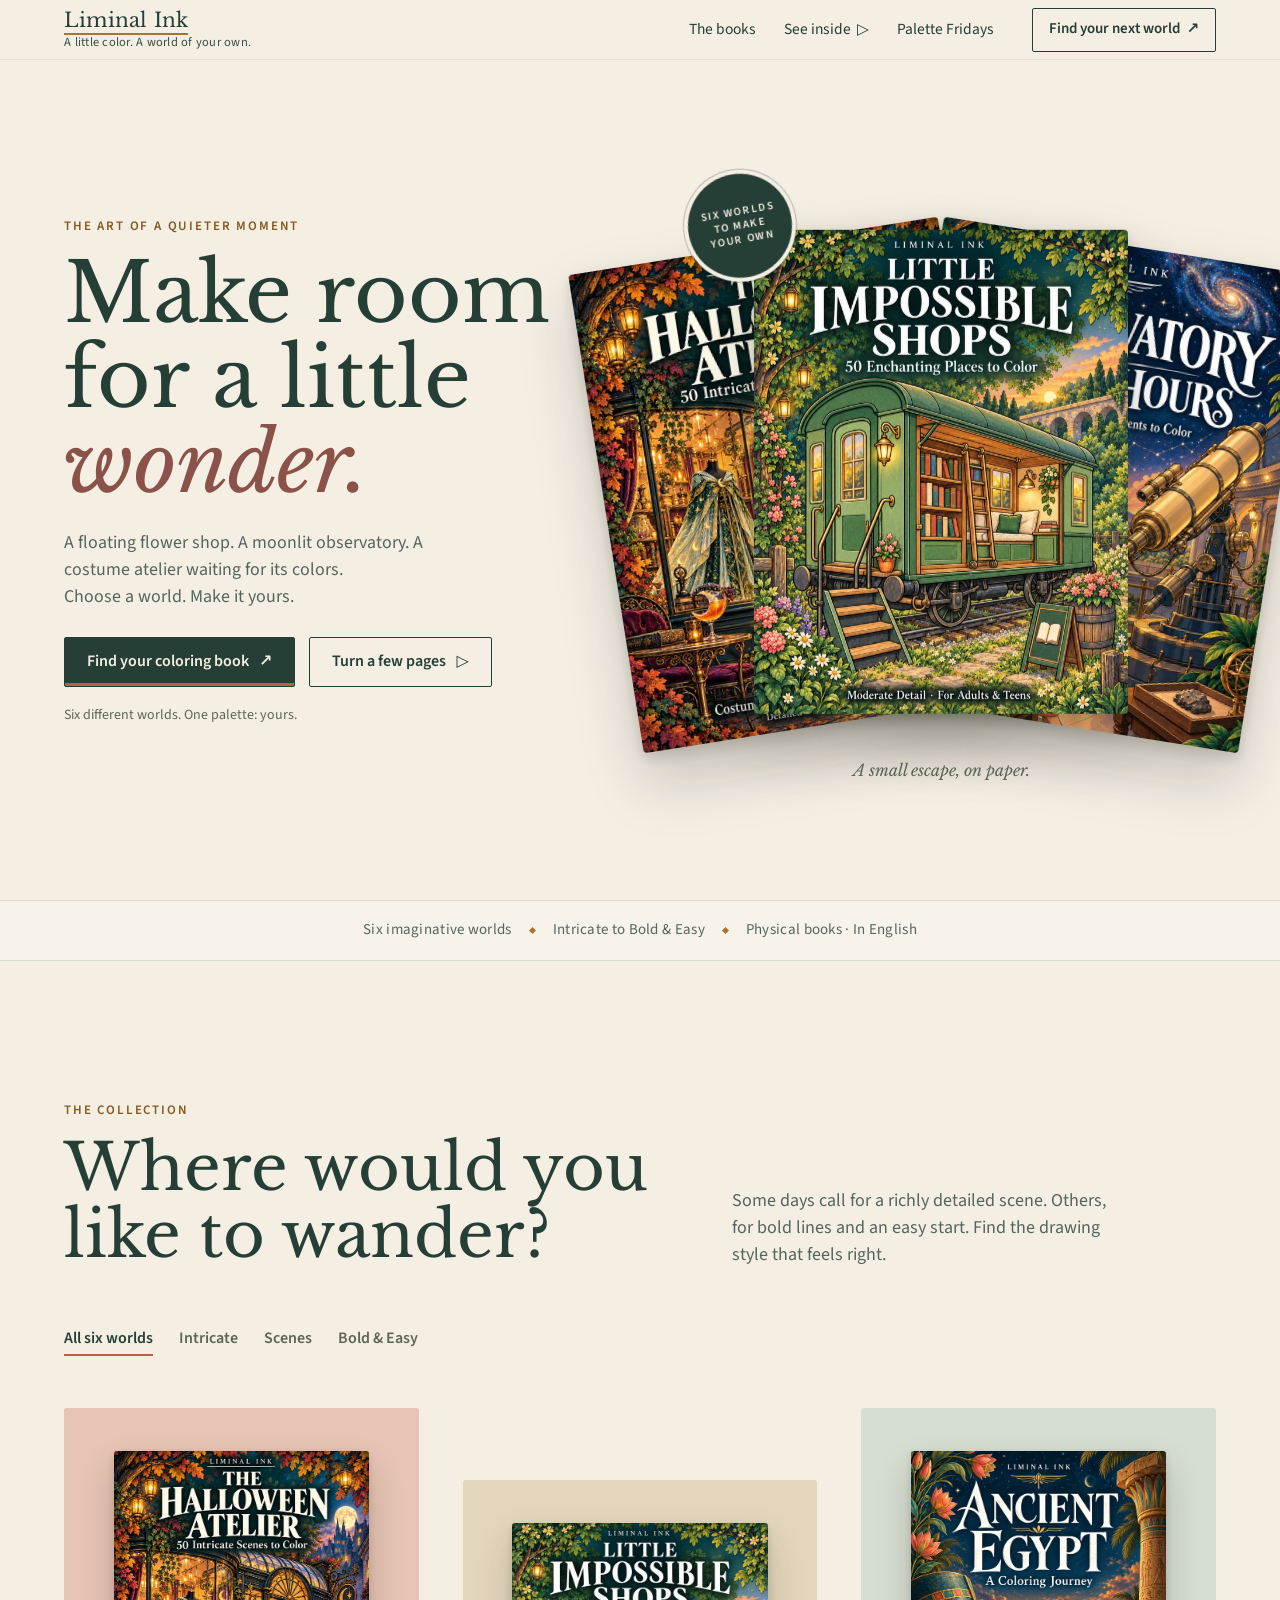
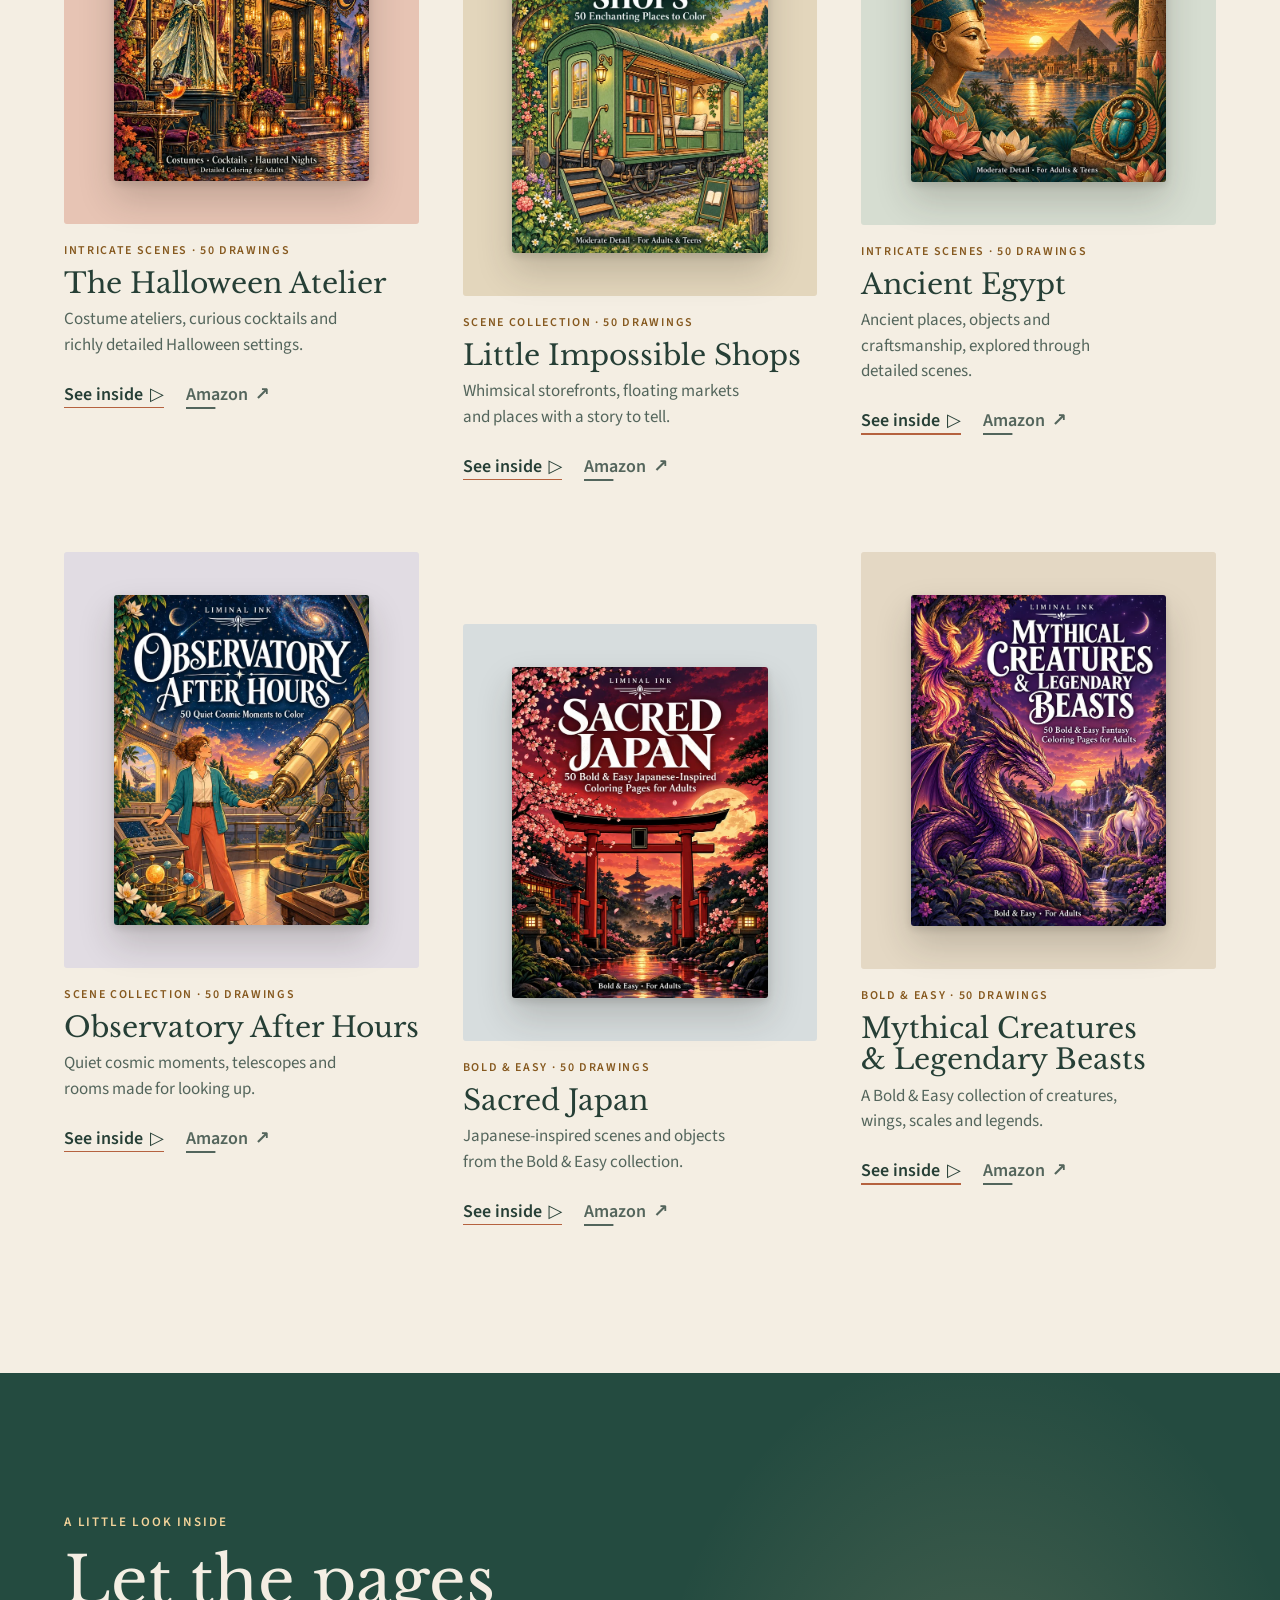
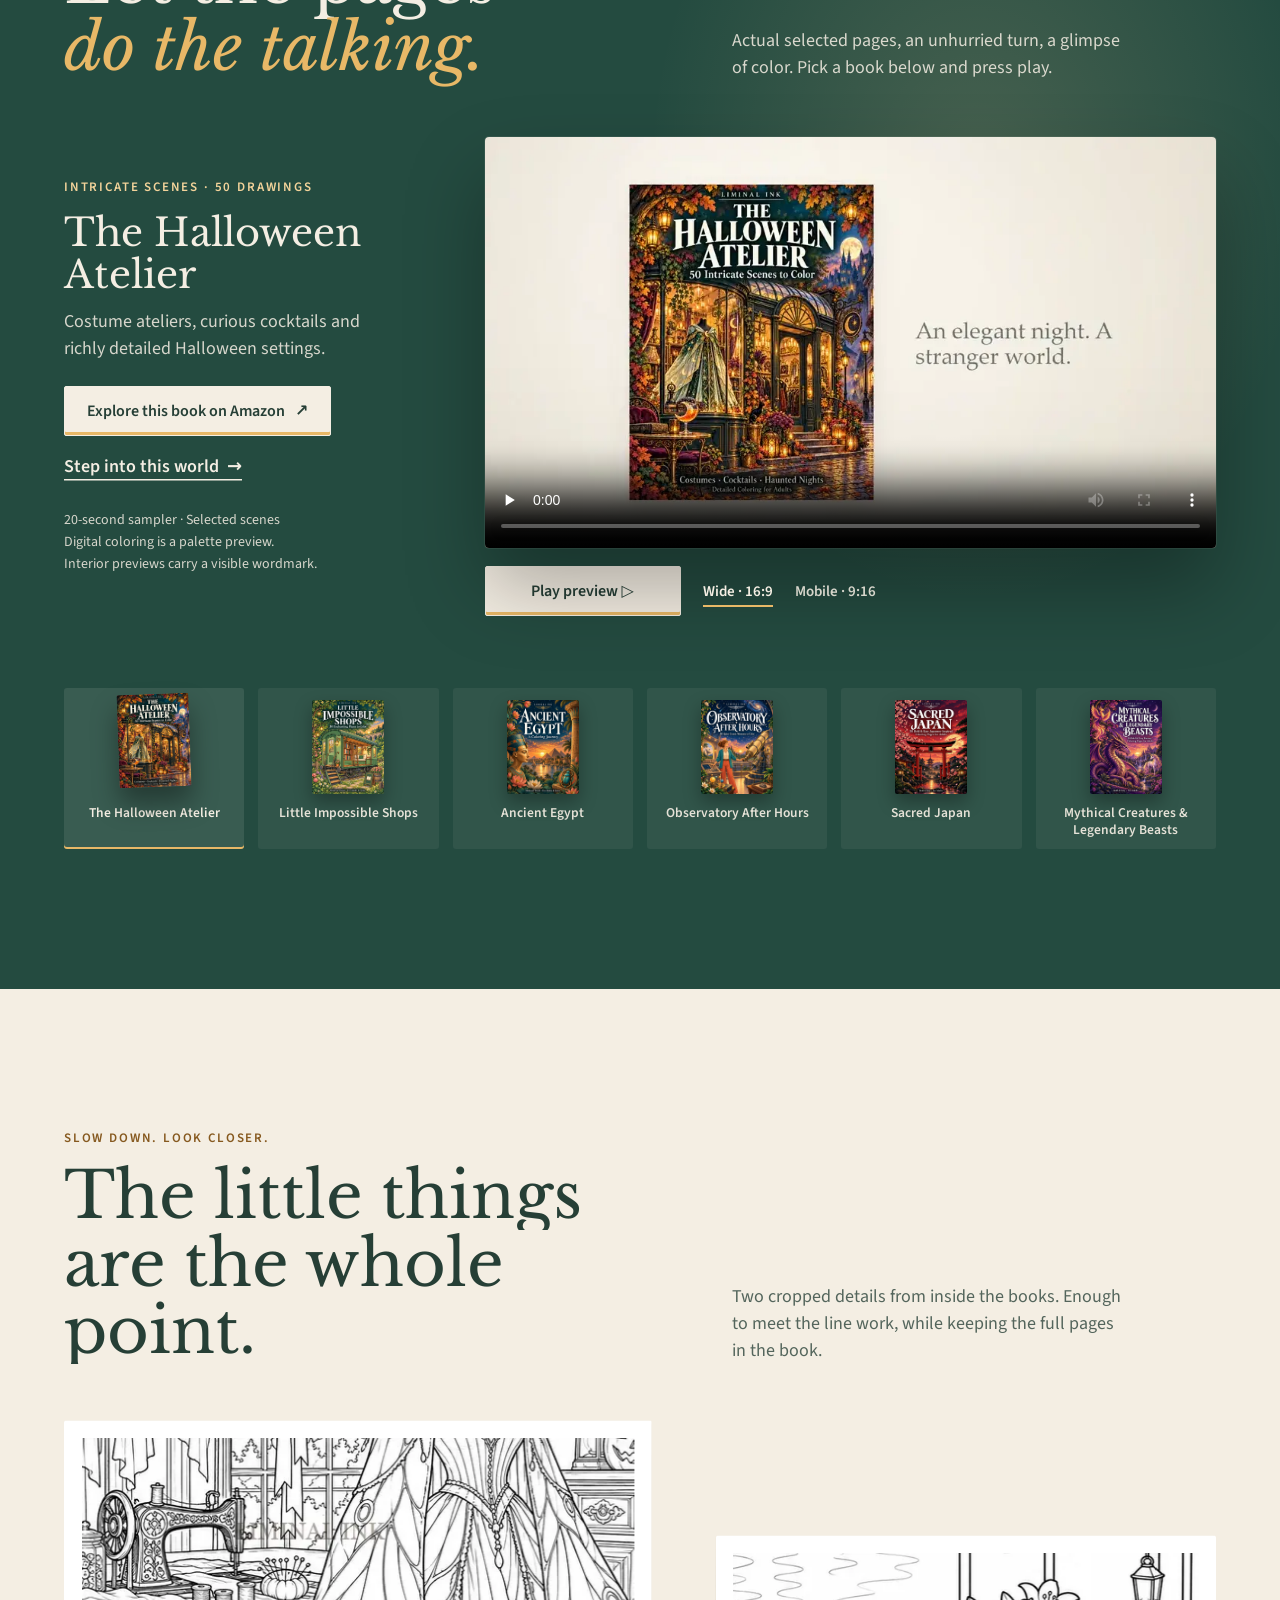
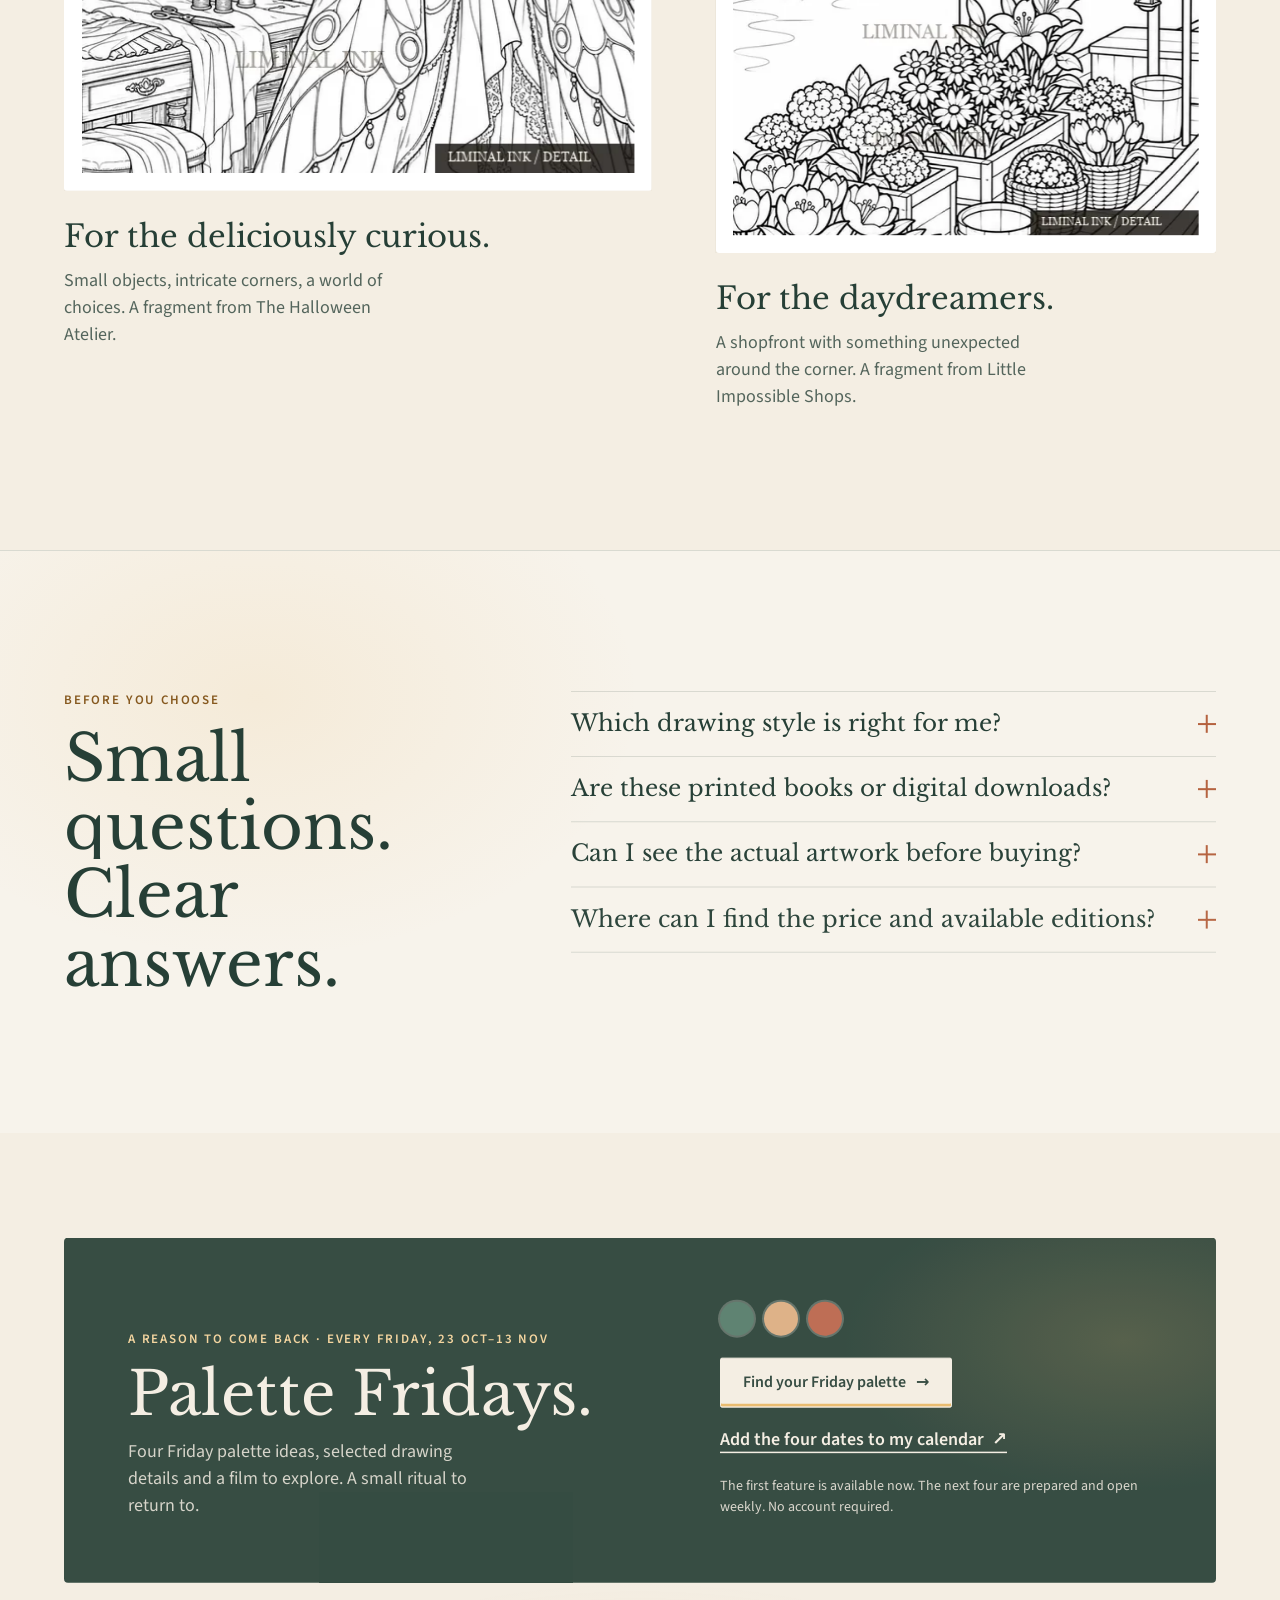
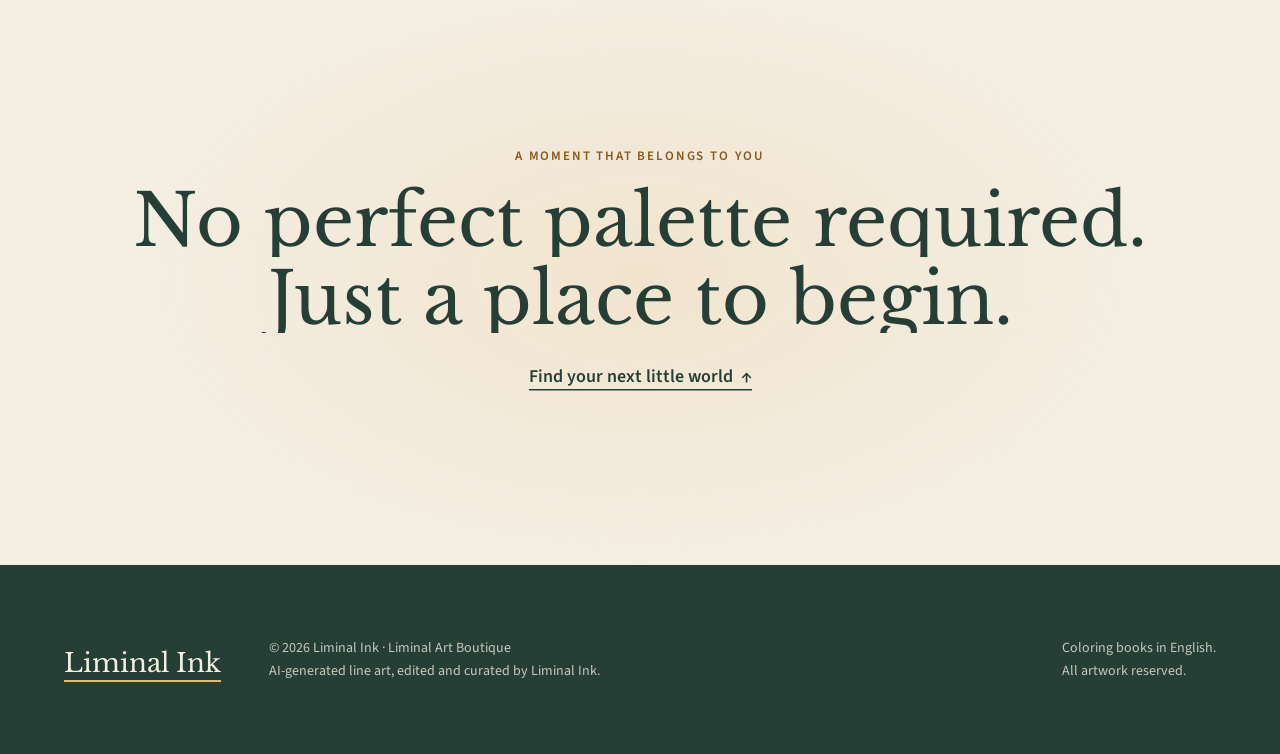
==== commit 7dfd8164: "Publish Liminal Ink motion site (Motion 2026): collection, book worlds, page-turn, color before you " ====
--- a/index.html
+++ b/index.html
@@ -1,4 +1,4 @@
-<!DOCTYPE html><html lang="en" data-world="liminal" data-plate="paper"><head><meta charset="utf-8"><meta name="viewport" content="width=device-width, initial-scale=1, viewport-fit=cover"><title>Liminal Ink — A little color. A world of your own.</title><meta name="description" content="Choose a world to color. Six Liminal Ink coloring books, page-turn films, protected drawing details and clear collections for different levels of detail."><link rel="canonical" href="https://liminalartboutique.com/"><meta name="theme-color" content="#263f36"><meta property="og:type" content="website"><meta property="og:site_name" content="Liminal Ink"><meta property="og:title" content="Liminal Ink — A little color. A world of your own."><meta property="og:description" content="Choose a world to color. Six Liminal Ink coloring books, page-turn films, protected drawing details and clear collections for different levels of detail."><meta property="og:url" content="https://liminalartboutique.com/"><meta property="og:image" content="https://liminalartboutique.com/images/editorial-20261016/halloween.webp"><meta property="og:image:alt" content="The Halloween Atelier, front cover, by Liminal Ink."><meta property="og:locale" content="en_US"><meta name="twitter:card" content="summary"><meta name="twitter:title" content="Liminal Ink — A little color. A world of your own."><meta name="twitter:description" content="Choose a world to color. Six Liminal Ink coloring books, page-turn films, protected drawing details and clear collections for different levels of detail."><meta name="twitter:image" content="https://liminalartboutique.com/images/editorial-20261016/halloween.webp"><link rel="icon" href="/icon-32.png" sizes="32x32" type="image/png"><link rel="icon" href="/favicon.svg" type="image/svg+xml"><link rel="apple-touch-icon" href="/icon-apple-180.png"><link rel="preload" href="/fonts/baskerville-400.woff2" as="font" type="font/woff2" crossorigin><script>
-      (function () { var d = document.documentElement, q = location.search; d.classList.add('js');
-        if (/[?&]freeze(=|&|$)/.test(q)) d.classList.add('freeze'); if (/[?&]floor(=|&|$)/.test(q)) d.classList.add('floor'); })();
+<!DOCTYPE html><html lang="en" data-world="liminal" data-plate="paper"><head><meta http-equiv="Content-Security-Policy" content="default-src 'self'; script-src 'self' 'sha256-0TLpeA8ycGn/SpeJORrvOEretN3fGrOyq8Wd6hAouoI=' 'sha256-QTxR9awcI0fq8hLQ11VXd2xd0vZiYYtmCPxhGq3dEY8=' 'sha256-YqTLR1lfehmkJPgEYJTdwLNemocXlHCnqPmhZUBnOm4=' 'sha256-g+sd5nZrlUNdKwXebNC75Mh+u6dxzaI006Zu3uEdYN0=' 'sha256-tewOvYKFmhaXzghlCJZx+ixXpnJVD1TpZqEbj51exHo='; style-src 'self' 'unsafe-inline'; img-src 'self' data: blob:; media-src 'self' blob:; font-src 'self'; connect-src 'self'; worker-src 'self' blob:; manifest-src 'self'; object-src 'none'; base-uri 'self'; form-action 'self' https://assets.mailerlite.com"><meta name="referrer" content="strict-origin-when-cross-origin"><meta name="referrer" content="strict-origin-when-cross-origin"><meta name="referrer" content="strict-origin-when-cross-origin"><meta charset="utf-8"><meta name="viewport" content="width=device-width, initial-scale=1, viewport-fit=cover"><title>Liminal Ink — A little color. A world of your own.</title><meta name="description" content="Choose a world to color. Six Liminal Ink coloring books, page-turn films, protected drawing details and clear collections for different levels of detail."><link rel="canonical" href="https://liminalartboutique.com/"><meta name="theme-color" content="#263f36"><meta property="og:type" content="website"><meta property="og:site_name" content="Liminal Ink"><meta property="og:title" content="Liminal Ink — A little color. A world of your own."><meta property="og:description" content="Choose a world to color. Six Liminal Ink coloring books, page-turn films, protected drawing details and clear collections for different levels of detail."><meta property="og:url" content="https://liminalartboutique.com/"><meta property="og:image" content="https://liminalartboutique.com/images/editorial-20261016/halloween.webp"><meta property="og:image:alt" content="The Halloween Atelier, front cover, by Liminal Ink."><meta property="og:locale" content="en_US"><meta name="twitter:card" content="summary"><meta name="twitter:title" content="Liminal Ink — A little color. A world of your own."><meta name="twitter:description" content="Choose a world to color. Six Liminal Ink coloring books, page-turn films, protected drawing details and clear collections for different levels of detail."><meta name="twitter:image" content="https://liminalartboutique.com/images/editorial-20261016/halloween.webp"><link rel="icon" href="/icon-32.png" sizes="32x32" type="image/png"><link rel="icon" href="/favicon.svg" type="image/svg+xml"><link rel="apple-touch-icon" href="/icon-apple-180.png"><link rel="preload" href="/fonts/baskerville-400.woff2" as="font" type="font/woff2" crossorigin><script>
+      (function () { var d = document.documentElement, q = location.search; d.classList.add('js');
+        if (/[?&]freeze(=|&|$)/.test(q)) d.classList.add('freeze'); if (/[?&]floor(=|&|$)/.test(q)) d.classList.add('floor'); })();
     </script><script type="application/ld+json">{"@context":"https://schema.org","@graph":[{"@type":"Organization","name":"Liminal Ink"},{"@type":"Book","name":"The Halloween Atelier: 50 Intricate Scenes to Color","author":{"@type":"Organization","name":"Liminal Ink"},"inLanguage":"en","bookFormat":"https://schema.org/Paperback","url":"https://www.amazon.com/dp/B0HMSD95YQ","description":"Costume ateliers, curious cocktails and richly detailed Halloween settings."},{"@type":"Book","name":"Little Impossible Shops: 50 Enchanting Places to Color","author":{"@type":"Organization","name":"Liminal Ink"},"inLanguage":"en","bookFormat":"https://schema.org/Paperback","url":"https://www.amazon.com/dp/B0HLZLWNFH","description":"Whimsical storefronts, floating markets and places with a story to tell."},{"@type":"Book","name":"Ancient Egypt: A Coloring Journey","author":{"@type":"Organization","name":"Liminal Ink"},"inLanguage":"en","bookFormat":"https://schema.org/Paperback","url":"https://www.amazon.com/dp/B0HMRK16YF","description":"Ancient places, objects and craftsmanship, explored through detailed scenes."},{"@type":"Book","name":"Observatory After Hours: 50 Quiet Cosmic Moments to Color","author":{"@type":"Organization","name":"Liminal Ink"},"inLanguage":"en","bookFormat":"https://schema.org/Paperback","url":"https://www.amazon.com/dp/B0H6WL6BK2","description":"Quiet cosmic moments, telescopes and rooms made for looking up."},{"@type":"Book","name":"Sacred Japan: 50 Bold & Easy Japanese-Inspired Coloring Pages for Adults","author":{"@type":"Organization","name":"Liminal Ink"},"inLanguage":"en","bookFormat":"https://schema.org/Paperback","url":"https://www.amazon.com/dp/B0H571ZMXL","description":"Japanese-inspired scenes and objects from the Bold & Easy collection."},{"@type":"Book","name":"Mythical Creatures & Legendary Beasts: 50 Bold & Easy Fantasy Coloring Pages for Adults","author":{"@type":"Organization","name":"Liminal Ink"},"inLanguage":"en","bookFormat":"https://schema.org/Paperback","url":"https://www.amazon.com/dp/B0H57CGC72","description":"A Bold & Easy collection of creatures, wings, scales and legends."}]}</script><link rel="stylesheet" href="/assets/Base.P9Qijh1B.css"><link rel="stylesheet" href="/assets/index.CmFl1YiL.css"></head><body><a class="skip" href="#main">Skip to content</a><header class="top" data-top><a class="mark" href="/" aria-label="Liminal Ink, home"><strong>Liminal Ink</strong><small>A little color. A world of your own.</small></a><button class="menu-btn" type="button" popovertarget="site-menu"><span>Menu</span><i aria-hidden="true"></i></button><div class="menu" id="site-menu" popover><nav aria-label="Main"><a href="/#books">The books</a><a href="/#watch">See inside <span aria-hidden="true">▷</span></a><a href="/friday.html">Palette Fridays</a></nav><a class="shop-link" href="/#books">Find your next world <span aria-hidden="true">↗</span></a></div></header><script type="module">var e=document.getElementById(`site-menu`);e?.addEventListener(`click`,t=>{t.target.closest(`a`)&&e.matches(`:popover-open`)&&e.hidePopover()});</script><main id="main" tabindex="-1"><section class="hero" aria-labelledby="hero-title" data-astro-cid-ge2uvauf><div class="bouquet" data-bouquet data-astro-cid-ge2uvauf><span class="seal" data-astro-cid-ge2uvauf>Six worlds<br data-astro-cid-ge2uvauf>to make<br data-astro-cid-ge2uvauf>your own</span><img class="c c1" src="/media/covers/halloween.webp" width="640" height="827" alt="The Halloween Atelier cover" fetchpriority="high" decoding="async" data-astro-cid-ge2uvauf><img class="c c3" src="/media/covers/observatory.webp" width="640" height="827" alt="Observatory After Hours cover" decoding="async" data-astro-cid-ge2uvauf><img class="c c2" src="/media/covers/shops.webp" width="640" height="827" alt="Little Impossible Shops cover" fetchpriority="high" decoding="async" data-astro-cid-ge2uvauf><span class="garden-caption" data-astro-cid-ge2uvauf>A small escape, on paper.</span></div><div class="hero-copy" data-astro-cid-ge2uvauf><p class="eyebrow h-in" style="--d: 0ms" data-astro-cid-ge2uvauf>The art of a quieter moment</p><h1 id="hero-title" data-astro-cid-ge2uvauf><span class="ln" data-astro-cid-ge2uvauf><span data-astro-cid-ge2uvauf>Make room</span></span> <span class="ln" data-astro-cid-ge2uvauf><span data-astro-cid-ge2uvauf>for a little</span></span> <span class="ln" data-astro-cid-ge2uvauf><span data-astro-cid-ge2uvauf><em data-astro-cid-ge2uvauf>wonder.</em></span></span></h1><p class="intro h-in" style="--d: 420ms" data-astro-cid-ge2uvauf>A floating flower shop. A moonlit observatory. A costume atelier waiting for its colors.<br data-astro-cid-ge2uvauf>Choose a world. Make it yours.</p><div class="buttons h-in" style="--d: 520ms" data-astro-cid-ge2uvauf><a class="button solid" href="#books" data-astro-cid-ge2uvauf>Find your coloring book <span aria-hidden="true" data-astro-cid-ge2uvauf>↗</span></a><a class="button" href="#watch" data-astro-cid-ge2uvauf>Turn a few pages <span aria-hidden="true" data-astro-cid-ge2uvauf>▷</span></a></div><p class="small h-in" style="--d: 600ms" data-astro-cid-ge2uvauf>Six different worlds. One palette: yours.</p></div></section><div class="value-strip" aria-label="About the collection" data-astro-cid-ogjphvub><span data-rise data-astro-cid-ogjphvub>Six imaginative worlds</span><span data-rise data-astro-cid-ogjphvub>Intricate to Bold &amp; Easy</span><span data-rise data-astro-cid-ogjphvub>Physical books · In English</span></div><section class="section collection" id="books" aria-labelledby="books-title" data-astro-cid-ogjphvub><div class="wrap" data-astro-cid-ogjphvub><div class="section-head" data-astro-cid-ogjphvub><div data-astro-cid-ogjphvub><p class="eyebrow" data-astro-cid-ogjphvub>The collection</p><h2 id="books-title" data-reveal data-astro-cid-ogjphvub>Where would you<br data-astro-cid-ogjphvub>like to wander?</h2></div><p data-rise data-astro-cid-ogjphvub>Some days call for a richly detailed scene. Others, for bold lines and an easy start. Find the drawing style that feels right.</p></div><div class="filters" role="group" aria-label="Filter by drawing style" data-needs-js data-astro-cid-ogjphvub><button type="button" aria-pressed="true" data-filter="all" data-astro-cid-ogjphvub>All six worlds</button><button type="button" aria-pressed="false" data-filter="intricate" data-astro-cid-ogjphvub>Intricate</button><button type="button" aria-pressed="false" data-filter="scene" data-astro-cid-ogjphvub>Scenes</button><button type="button" aria-pressed="false" data-filter="easy" data-astro-cid-ogjphvub>Bold &amp; Easy</button></div><span class="sr-only" id="filter-status" aria-live="polite" data-astro-cid-ogjphvub>6 books shown</span><div class="catalog" data-idle data-astro-cid-ogjphvub><article class="book" data-style="intricate" data-book="halloween" style="--tile:#e7c4b4" data-astro-cid-ogjphvub><a class="book-cover" href="/halloween/" aria-label="See inside The Halloween Atelier" tabindex="-1" data-astro-cid-ogjphvub><img src="/media/covers/halloween.webp" width="640" height="827" loading="lazy" decoding="async" alt="The Halloween Atelier — current front cover" style="view-transition-name: cover-halloween" data-astro-cid-ogjphvub></a><div class="book-text" data-astro-cid-ogjphvub><span class="eyebrow" data-astro-cid-ogjphvub>Intricate scenes · 50 drawings</span><h3 data-astro-cid-ogjphvub>The Halloween Atelier</h3><p data-astro-cid-ogjphvub>Costume ateliers, curious cocktails and richly detailed Halloween settings.</p><div class="card-actions" data-astro-cid-ogjphvub><a class="see" href="/halloween/" aria-label="See inside The Halloween Atelier" data-astro-cid-ogjphvub>See inside <span aria-hidden="true" data-astro-cid-ogjphvub>▷</span></a><a class="buy" href="https://www.amazon.com/dp/B0HMSD95YQ" aria-label="The Halloween Atelier on Amazon" data-astro-cid-ogjphvub>Amazon <span aria-hidden="true" data-astro-cid-ogjphvub>↗</span></a></div></div></article><article class="book" data-style="scene" data-book="shops" style="--tile:#e3d6bc" data-astro-cid-ogjphvub><a class="book-cover" href="/shops/" aria-label="See inside Little Impossible Shops" tabindex="-1" data-astro-cid-ogjphvub><img src="/media/covers/shops.webp" width="640" height="827" loading="lazy" decoding="async" alt="Little Impossible Shops — current front cover" style="view-transition-name: cover-shops" data-astro-cid-ogjphvub></a><div class="book-text" data-astro-cid-ogjphvub><span class="eyebrow" data-astro-cid-ogjphvub>Scene collection · 50 drawings</span><h3 data-astro-cid-ogjphvub>Little Impossible Shops</h3><p data-astro-cid-ogjphvub>Whimsical storefronts, floating markets and places with a story to tell.</p><div class="card-actions" data-astro-cid-ogjphvub><a class="see" href="/shops/" aria-label="See inside Little Impossible Shops" data-astro-cid-ogjphvub>See inside <span aria-hidden="true" data-astro-cid-ogjphvub>▷</span></a><a class="buy" href="https://www.amazon.com/dp/B0HLZLWNFH" aria-label="Little Impossible Shops on Amazon" data-astro-cid-ogjphvub>Amazon <span aria-hidden="true" data-astro-cid-ogjphvub>↗</span></a></div></div></article><article class="book" data-style="intricate" data-book="egypt" style="--tile:#d6ddd1" data-astro-cid-ogjphvub><a class="book-cover" href="#watch" aria-label="Watch selected pages from Ancient Egypt" data-choose-film="egypt" data-play tabindex="-1" data-astro-cid-ogjphvub><img src="/media/covers/egypt.webp" width="640" height="827" loading="lazy" decoding="async" alt="Ancient Egypt — current front cover" style="view-transition-name: cover-egypt" data-astro-cid-ogjphvub></a><div class="book-text" data-astro-cid-ogjphvub><span class="eyebrow" data-astro-cid-ogjphvub>Intricate scenes · 50 drawings</span><h3 data-astro-cid-ogjphvub>Ancient Egypt</h3><p data-astro-cid-ogjphvub>Ancient places, objects and craftsmanship, explored through detailed scenes.</p><div class="card-actions" data-astro-cid-ogjphvub><a class="see" href="#watch" aria-label="Watch selected pages from Ancient Egypt" data-choose-film="egypt" data-play data-astro-cid-ogjphvub>See inside <span aria-hidden="true" data-astro-cid-ogjphvub>▷</span></a><a class="buy" href="https://www.amazon.com/dp/B0HMRK16YF" aria-label="Ancient Egypt on Amazon" data-astro-cid-ogjphvub>Amazon <span aria-hidden="true" data-astro-cid-ogjphvub>↗</span></a></div></div></article><article class="book" data-style="scene" data-book="observatory" style="--tile:#e1dce3" data-astro-cid-ogjphvub><a class="book-cover" href="/observatory/" aria-label="See inside Observatory After Hours" tabindex="-1" data-astro-cid-ogjphvub><img src="/media/covers/observatory.webp" width="640" height="827" loading="lazy" decoding="async" alt="Observatory After Hours — current front cover" style="view-transition-name: cover-observatory" data-astro-cid-ogjphvub></a><div class="book-text" data-astro-cid-ogjphvub><span class="eyebrow" data-astro-cid-ogjphvub>Scene collection · 50 drawings</span><h3 data-astro-cid-ogjphvub>Observatory After Hours</h3><p data-astro-cid-ogjphvub>Quiet cosmic moments, telescopes and rooms made for looking up.</p><div class="card-actions" data-astro-cid-ogjphvub><a class="see" href="/observatory/" aria-label="See inside Observatory After Hours" data-astro-cid-ogjphvub>See inside <span aria-hidden="true" data-astro-cid-ogjphvub>▷</span></a><a class="buy" href="https://www.amazon.com/dp/B0H6WL6BK2" aria-label="Observatory After Hours on Amazon" data-astro-cid-ogjphvub>Amazon <span aria-hidden="true" data-astro-cid-ogjphvub>↗</span></a></div></div></article><article class="book" data-style="easy" data-book="sacred-japan" style="--tile:#d7ddde" data-astro-cid-ogjphvub><a class="book-cover" href="/sacred-japan/" aria-label="See inside Sacred Japan" tabindex="-1" data-astro-cid-ogjphvub><img src="/media/covers/sacred-japan.webp" width="640" height="827" loading="lazy" decoding="async" alt="Sacred Japan — current front cover" style="view-transition-name: cover-sacred-japan" data-astro-cid-ogjphvub></a><div class="book-text" data-astro-cid-ogjphvub><span class="eyebrow" data-astro-cid-ogjphvub>Bold &amp; Easy · 50 drawings</span><h3 data-astro-cid-ogjphvub>Sacred Japan</h3><p data-astro-cid-ogjphvub>Japanese-inspired scenes and objects from the Bold &amp; Easy collection.</p><div class="card-actions" data-astro-cid-ogjphvub><a class="see" href="/sacred-japan/" aria-label="See inside Sacred Japan" data-astro-cid-ogjphvub>See inside <span aria-hidden="true" data-astro-cid-ogjphvub>▷</span></a><a class="buy" href="https://www.amazon.com/dp/B0H571ZMXL" aria-label="Sacred Japan on Amazon" data-astro-cid-ogjphvub>Amazon <span aria-hidden="true" data-astro-cid-ogjphvub>↗</span></a></div></div></article><article class="book" data-style="easy" data-book="mythical-creatures" style="--tile:#e4d8c4" data-astro-cid-ogjphvub><a class="book-cover" href="/mythical/" aria-label="See inside Mythical Creatures &amp; Legendary Beasts" tabindex="-1" data-astro-cid-ogjphvub><img src="/media/covers/mythical-creatures.webp" width="640" height="827" loading="lazy" decoding="async" alt="Mythical Creatures &amp; Legendary Beasts — current front cover" style="view-transition-name: cover-mythical" data-astro-cid-ogjphvub></a><div class="book-text" data-astro-cid-ogjphvub><span class="eyebrow" data-astro-cid-ogjphvub>Bold &amp; Easy · 50 drawings</span><h3 data-astro-cid-ogjphvub>Mythical Creatures &amp; Legendary Beasts</h3><p data-astro-cid-ogjphvub>A Bold &amp; Easy collection of creatures, wings, scales and legends.</p><div class="card-actions" data-astro-cid-ogjphvub><a class="see" href="/mythical/" aria-label="See inside Mythical Creatures &amp; Legendary Beasts" data-astro-cid-ogjphvub>See inside <span aria-hidden="true" data-astro-cid-ogjphvub>▷</span></a><a class="buy" href="https://www.amazon.com/dp/B0H57CGC72" aria-label="Mythical Creatures &amp; Legendary Beasts on Amazon" data-astro-cid-ogjphvub>Amazon <span aria-hidden="true" data-astro-cid-ogjphvub>↗</span></a></div></div></article></div></div></section><script type="module" src="/assets/Collection.astro_astro_type_script_index_0_lang.DjfA1dLV.js"></script><section class="section cinema" id="watch" data-ground="dark" data-ground-color="#244b40" style="--cinema:#244b40" aria-labelledby="watch-title" data-astro-cid-xhmjqd5u><div class="glow" aria-hidden="true" data-idle data-astro-cid-xhmjqd5u></div><div class="wrap" data-astro-cid-xhmjqd5u><div class="section-head" data-astro-cid-xhmjqd5u><div data-astro-cid-xhmjqd5u><p class="eyebrow" data-astro-cid-xhmjqd5u>A little look inside</p><h2 id="watch-title" data-reveal data-astro-cid-xhmjqd5u>Let the pages<br data-astro-cid-xhmjqd5u><em data-astro-cid-xhmjqd5u>do the talking.</em></h2></div><p data-rise data-astro-cid-xhmjqd5u>Actual selected pages, an unhurried turn, a glimpse of color. Pick a book below and press play.</p></div><div class="film-grid" data-astro-cid-xhmjqd5u><div class="film-copy" data-film-copy data-astro-cid-xhmjqd5u><p class="eyebrow" id="film-style" data-astro-cid-xhmjqd5u>Intricate scenes · 50 drawings</p><h3 id="film-title" data-astro-cid-xhmjqd5u>The Halloween Atelier</h3><p id="film-description" data-astro-cid-xhmjqd5u>Costume ateliers, curious cocktails and richly detailed Halloween settings.</p><div class="film-actions" data-astro-cid-xhmjqd5u><a class="button solid" href="https://www.amazon.com/dp/B0HMSD95YQ" id="film-buy" data-astro-cid-xhmjqd5u>Explore this book on Amazon <span aria-hidden="true" data-astro-cid-xhmjqd5u>↗</span></a><a class="textlink" href="/halloween/" id="film-world" data-astro-cid-xhmjqd5u>Step into this world <span aria-hidden="true" data-astro-cid-xhmjqd5u>→</span></a></div><p class="small" data-astro-cid-xhmjqd5u>20-second sampler · Selected scenes<br data-astro-cid-xhmjqd5u>Digital coloring is a palette preview.<br data-astro-cid-xhmjqd5u>Interior previews carry a visible wordmark.</p></div><div class="film-col" data-astro-cid-xhmjqd5u><div class="film-stage" data-stage data-astro-cid-xhmjqd5u><video id="book-film" class="film" controls playsinline preload="none" width="960" height="540" poster="/media/posters/halloween-poster.webp" aria-label="The Halloween Atelier — selected pages film" data-astro-cid-xhmjqd5u><source src="/media/films/halloween-landscape.mp4" type="video/mp4" data-astro-cid-xhmjqd5u><p data-astro-cid-xhmjqd5u>Your browser cannot play this preview.</p></video></div><div class="format-switch" role="group" aria-label="Preview format" data-needs-js data-astro-cid-xhmjqd5u><button class="button solid" id="play-preview" type="button" data-astro-cid-xhmjqd5u>Play preview ▷</button><button class="fmt" type="button" aria-pressed="true" data-format="landscape" data-astro-cid-xhmjqd5u>Wide · 16:9</button><button class="fmt" type="button" aria-pressed="false" data-format="portrait" data-astro-cid-xhmjqd5u>Mobile · 9:16</button></div></div></div><div class="film-choices" role="group" aria-label="Choose a book preview" data-needs-js data-astro-cid-xhmjqd5u><button type="button" aria-pressed="true" data-choose-film="halloween" aria-label="Choose film: The Halloween Atelier" style="--tile:#e7c4b4" data-astro-cid-xhmjqd5u><img src="/media/covers/halloween.webp" width="90" height="116" loading="lazy" decoding="async" alt="" data-astro-cid-xhmjqd5u><span data-astro-cid-xhmjqd5u>The Halloween Atelier</span></button><button type="button" aria-pressed="false" data-choose-film="shops" aria-label="Choose film: Little Impossible Shops" style="--tile:#e3d6bc" data-astro-cid-xhmjqd5u><img src="/media/covers/shops.webp" width="90" height="116" loading="lazy" decoding="async" alt="" data-astro-cid-xhmjqd5u><span data-astro-cid-xhmjqd5u>Little Impossible Shops</span></button><button type="button" aria-pressed="false" data-choose-film="egypt" aria-label="Choose film: Ancient Egypt" style="--tile:#d6ddd1" data-astro-cid-xhmjqd5u><img src="/media/covers/egypt.webp" width="90" height="116" loading="lazy" decoding="async" alt="" data-astro-cid-xhmjqd5u><span data-astro-cid-xhmjqd5u>Ancient Egypt</span></button><button type="button" aria-pressed="false" data-choose-film="observatory" aria-label="Choose film: Observatory After Hours" style="--tile:#e1dce3" data-astro-cid-xhmjqd5u><img src="/media/covers/observatory.webp" width="90" height="116" loading="lazy" decoding="async" alt="" data-astro-cid-xhmjqd5u><span data-astro-cid-xhmjqd5u>Observatory After Hours</span></button><button type="button" aria-pressed="false" data-choose-film="sacred-japan" aria-label="Choose film: Sacred Japan" style="--tile:#d7ddde" data-astro-cid-xhmjqd5u><img src="/media/covers/sacred-japan.webp" width="90" height="116" loading="lazy" decoding="async" alt="" data-astro-cid-xhmjqd5u><span data-astro-cid-xhmjqd5u>Sacred Japan</span></button><button type="button" aria-pressed="false" data-choose-film="mythical-creatures" aria-label="Choose film: Mythical Creatures &amp; Legendary Beasts" style="--tile:#e4d8c4" data-astro-cid-xhmjqd5u><img src="/media/covers/mythical-creatures.webp" width="90" height="116" loading="lazy" decoding="async" alt="" data-astro-cid-xhmjqd5u><span data-astro-cid-xhmjqd5u>Mythical Creatures &amp; Legendary Beasts</span></button></div><noscript><p class="small noscript-films" data-astro-cid-xhmjqd5u>Open a film directly:<a href="/media/films/halloween-landscape.mp4" data-astro-cid-xhmjqd5u>The Halloween Atelier</a> · <a href="/media/films/shops-landscape.mp4" data-astro-cid-xhmjqd5u>Little Impossible Shops</a> · <a href="/media/films/egypt-landscape.mp4" data-astro-cid-xhmjqd5u>Ancient Egypt</a> · <a href="/media/films/observatory-landscape.mp4" data-astro-cid-xhmjqd5u>Observatory After Hours</a> · <a href="/media/films/sacred-japan-landscape.mp4" data-astro-cid-xhmjqd5u>Sacred Japan</a> · <a href="/media/films/mythical-creatures-landscape.mp4" data-astro-cid-xhmjqd5u>Mythical Creatures &amp; Legendary Beasts</a></p></noscript><p class="sr-only" id="film-status" aria-live="polite" data-astro-cid-xhmjqd5u></p></div></section><script id="film-data" type="application/json">{"halloween":{"title":"The Halloween Atelier","description":"Costume ateliers, curious cocktails and richly detailed Halloween settings.","url":"https://www.amazon.com/dp/B0HMSD95YQ","style":"Intricate scenes","color":"#244b40","world":"/halloween/"},"shops":{"title":"Little Impossible Shops","description":"Whimsical storefronts, floating markets and places with a story to tell.","url":"https://www.amazon.com/dp/B0HLZLWNFH","style":"Scene collection","color":"#385c60","world":"/shops/"},"egypt":{"title":"Ancient Egypt","description":"Ancient places, objects and craftsmanship, explored through detailed scenes.","url":"https://www.amazon.com/dp/B0HMRK16YF","style":"Intricate scenes","color":"#68543b","world":null},"observatory":{"title":"Observatory After Hours","description":"Quiet cosmic moments, telescopes and rooms made for looking up.","url":"https://www.amazon.com/dp/B0H6WL6BK2","style":"Scene collection","color":"#283e55","world":"/observatory/"},"sacred-japan":{"title":"Sacred Japan","description":"Japanese-inspired scenes and objects from the Bold & Easy collection.","url":"https://www.amazon.com/dp/B0H571ZMXL","style":"Bold & Easy","color":"#64544c","world":"/sacred-japan/"},"mythical-creatures":{"title":"Mythical Creatures & Legendary Beasts","description":"A Bold & Easy collection of creatures, wings, scales and legends.","url":"https://www.amazon.com/dp/B0H57CGC72","style":"Bold & Easy","color":"#4b5267","world":"/mythical/"}}</script><script type="module">var e=JSON.parse(document.getElementById(`film-data`).textContent||`{}`),t=document.getElementById(`watch`),n=document.getElementById(`book-film`),r=t.querySelector(`[data-stage]`),i=document.getElementById(`play-preview`),a=e=>document.getElementById(e),o=()=>matchMedia(`(prefers-reduced-motion: reduce)`).matches,s=`halloween`,c=innerWidth/innerHeight<.9?`portrait`:`landscape`,l=e=>`/media/films/${e}-${c}.mp4`,u=e=>c===`portrait`?`/media/posters/${e}-portrait-poster.webp`:`/media/posters/${e}-poster.webp`;function d(){i.textContent=n.paused?`Play preview ▷`:`Pause preview Ⅱ`}i.addEventListener(`click`,()=>{n.paused?n.play().catch(()=>{i.textContent=`Use the video controls to play`}):n.pause()}),[`loadedmetadata`,`timeupdate`,`pause`,`play`,`error`,`ended`].forEach(e=>n.addEventListener(e,()=>{n.dataset.playbackTime=n.currentTime.toFixed(1),n.dataset.duration=String(n.duration),n.dataset.state=n.error?`error`:n.paused?`paused`:`playing`,d()}));function f(){r.classList.toggle(`vertical`,c===`portrait`),n.classList.toggle(`vertical`,c===`portrait`),n.width=c===`portrait`?480:960,n.height=c===`portrait`?854:540,document.querySelectorAll(`[data-format]`).forEach(e=>e.setAttribute(`aria-pressed`,String(e.dataset.format===c)))}function p(r,c={}){let d=e[r];if(!d)return;let f=r!==s;s=r,n.pause(),n.src=l(r),n.poster=u(r),n.setAttribute(`aria-label`,`${d.title} — selected pages film`),n.load(),a(`film-title`).textContent=d.title,a(`film-description`).textContent=d.description,a(`film-style`).textContent=`${d.style} · 50 drawings`,a(`film-buy`).href=d.url;let p=a(`film-world`);p.hidden=!d.world,d.world&&(p.href=d.world),t.style.setProperty(`--cinema`,d.color),t.dataset.groundColor=d.color,dispatchEvent(new Event(`ground:refresh`)),document.querySelectorAll(`.film-choices [data-choose-film]`).forEach(e=>e.setAttribute(`aria-pressed`,String(e.dataset.chooseFilm===r))),c.quiet||(a(`film-status`).textContent=`Now showing: ${d.title}`),t.dispatchEvent(new CustomEvent(`film:change`,{detail:{id:r,changed:f}})),c.scroll&&t.scrollIntoView({behavior:o()?`instant`:`smooth`,block:`start`}),c.autoplay&&n.play().catch(()=>{i.textContent=`Use the video controls to play`})}document.querySelectorAll(`[data-choose-film]`).forEach(e=>e.addEventListener(`click`,t=>{t.preventDefault(),p(e.dataset.chooseFilm,{scroll:e.closest(`#watch`)===null,autoplay:e.hasAttribute(`data-play`)})})),document.querySelectorAll(`[data-format]`).forEach(e=>e.addEventListener(`click`,()=>{let t=e.dataset.format;t!==c&&(c=t,f(),p(s,{quiet:!0}))})),new IntersectionObserver(([e])=>{!e.isIntersecting&&!n.paused&&n.pause()},{threshold:0}).observe(n),c===`portrait`&&(f(),p(s,{quiet:!0}));</script><section class="section closer" id="details" aria-labelledby="details-title" data-astro-cid-cwmeahdg><div class="wrap" data-astro-cid-cwmeahdg><div class="section-head" data-astro-cid-cwmeahdg><div data-astro-cid-cwmeahdg><p class="eyebrow" data-astro-cid-cwmeahdg>Slow down. Look closer.</p><h2 id="details-title" data-reveal data-astro-cid-cwmeahdg>The little things<br data-astro-cid-cwmeahdg>are the whole point.</h2></div><p data-rise data-astro-cid-cwmeahdg>Two cropped details from inside the books. Enough to meet the line work, while keeping the full pages in the book.</p></div><div class="details-grid" data-idle data-astro-cid-cwmeahdg><article data-astro-cid-cwmeahdg><div class="frame" data-unveil data-astro-cid-cwmeahdg><img class="detail-image" src="/images/editorial-20261016/halloween-detail.webp" width="560" height="340" loading="lazy" decoding="async" alt="Cropped and watermarked intricate Halloween drawing detail" data-astro-cid-cwmeahdg></div><h3 data-astro-cid-cwmeahdg>For the deliciously curious.</h3><p data-astro-cid-cwmeahdg>Small objects, intricate corners, a world of choices. A fragment from The Halloween Atelier.</p></article><article data-astro-cid-cwmeahdg><div class="frame" data-unveil data-astro-cid-cwmeahdg><img class="detail-image" src="/images/editorial-20261016/shops-detail.webp" width="560" height="340" loading="lazy" decoding="async" alt="Cropped and watermarked Little Impossible Shops line-art detail" data-astro-cid-cwmeahdg></div><h3 data-astro-cid-cwmeahdg>For the daydreamers.</h3><p data-astro-cid-cwmeahdg>A shopfront with something unexpected around the corner. A fragment from Little Impossible Shops.</p></article></div></div></section><section class="section faq" id="questions" aria-labelledby="faq-title" data-idle data-astro-cid-hemr5th4><div class="wrap faq-in" data-astro-cid-hemr5th4><div class="faq-head" data-astro-cid-hemr5th4><p class="eyebrow" data-astro-cid-hemr5th4>Before you choose</p><h2 id="faq-title" data-reveal data-astro-cid-hemr5th4>Small questions.<br data-astro-cid-hemr5th4>Clear answers.</h2></div><div class="faq-list" data-astro-cid-hemr5th4><details data-rise data-astro-cid-hemr5th4><summary data-astro-cid-hemr5th4><span data-astro-cid-hemr5th4>Which drawing style is right for me?</span><i aria-hidden="true" data-astro-cid-hemr5th4></i></summary><p data-astro-cid-hemr5th4>Intricate scenes contain smaller details for a longer session. Scene collections focus on places and stories. Bold &amp; Easy offers simpler shapes and bolder outlines. Use the filters and films to compare.</p></details><details data-rise data-astro-cid-hemr5th4><summary data-astro-cid-hemr5th4><span data-astro-cid-hemr5th4>Are these printed books or digital downloads?</span><i aria-hidden="true" data-astro-cid-hemr5th4></i></summary><p data-astro-cid-hemr5th4>These are physical paperbacks, sold on Amazon. This site offers selected previews, not downloadable coloring interiors.</p></details><details data-rise data-astro-cid-hemr5th4><summary data-astro-cid-hemr5th4><span data-astro-cid-hemr5th4>Can I see the actual artwork before buying?</span><i aria-hidden="true" data-astro-cid-hemr5th4></i></summary><p data-astro-cid-hemr5th4>Yes. Choose a book in the film player to see selected real pages. The two details below the player are cropped and visibly watermarked. Digital colors in a film are a palette preview.</p></details><details data-rise data-astro-cid-hemr5th4><summary data-astro-cid-hemr5th4><span data-astro-cid-hemr5th4>Where can I find the price and available editions?</span><i aria-hidden="true" data-astro-cid-hemr5th4></i></summary><p data-astro-cid-hemr5th4>Use the Amazon link for the book you like. Current prices, delivery and availability depend on your marketplace.</p></details></div></div></section><section class="wrap return" aria-labelledby="fridays-title" data-astro-cid-2y5dzvxi><div class="return-card on-dark" data-rise data-astro-cid-2y5dzvxi><div data-astro-cid-2y5dzvxi><p class="eyebrow" data-astro-cid-2y5dzvxi>A reason to come back · Every Friday, 23 Oct–13 Nov</p><h2 id="fridays-title" data-astro-cid-2y5dzvxi>Palette Fridays.</h2><p data-astro-cid-2y5dzvxi>Four Friday palette ideas, selected drawing details and a film to explore. A small ritual to return to.</p></div><div data-astro-cid-2y5dzvxi><div class="swatch-row" aria-hidden="true" data-astro-cid-2y5dzvxi><i style="--c:#527a69" data-astro-cid-2y5dzvxi></i><i style="--c:#dcad80" data-astro-cid-2y5dzvxi></i><i style="--c:#b96349" data-astro-cid-2y5dzvxi></i></div><div class="return-actions" data-astro-cid-2y5dzvxi><a class="button solid" href="/friday.html" data-astro-cid-2y5dzvxi>Find your Friday palette <span aria-hidden="true" data-astro-cid-2y5dzvxi>→</span></a><a class="textlink" download href="/fridays.ics" data-astro-cid-2y5dzvxi>Add the four dates to my calendar <span aria-hidden="true" data-astro-cid-2y5dzvxi>↗</span></a></div><p class="small" data-astro-cid-2y5dzvxi>The first feature is available now. The next four are prepared and open weekly. No account required.</p></div></div></section><section class="end-note" aria-labelledby="end-title" data-idle data-astro-cid-2y5dzvxi><p class="eyebrow" data-astro-cid-2y5dzvxi>A moment that belongs to you</p><h2 id="end-title" data-reveal data-astro-cid-2y5dzvxi>No perfect palette required.<br data-astro-cid-2y5dzvxi>Just a place to begin.</h2><a class="textlink" href="#books" data-astro-cid-2y5dzvxi>Find your next little world <span aria-hidden="true" data-astro-cid-2y5dzvxi>↑</span></a></section><script type="module" src="/assets/Motion.astro_astro_type_script_index_0_lang.DzEzoZqa.js"></script></main><footer class="foot" data-ground="dark"><div class="foot-in"><span class="foot-brand">Liminal Ink</span><span>© 2026 Liminal Ink · Liminal Art Boutique<br>AI-generated line art, edited and curated by Liminal Ink.</span><span>Coloring books in English.<br>All artwork reserved.</span></div></footer><script type="module">var e=document.documentElement,t=document.querySelector(`[data-top]`),n=new Set,r;function i(){let t=[...n].sort((e,t)=>e.compareDocumentPosition(t)&Node.DOCUMENT_POSITION_FOLLOWING?-1:1),r=t[t.length-1];r?(e.dataset.plate=`dark`,e.style.setProperty(`--ground`,r.dataset.groundColor||getComputedStyle(r).backgroundColor)):e.dataset.plate=`paper`}function a(){r?.disconnect(),n.clear();let e=Math.round(t?.getBoundingClientRect().height||60);r=new IntersectionObserver(e=>{for(let t of e)t.isIntersecting?n.add(t.target):n.delete(t.target);i()},{rootMargin:`-${e}px 0px -${Math.max(0,innerHeight-e-2)}px 0px`,threshold:0}),document.querySelectorAll(`body [data-ground="dark"]`).forEach(e=>r.observe(e))}var o;a(),addEventListener(`resize`,()=>{clearTimeout(o),o=window.setTimeout(a,150)},{passive:!0}),addEventListener(`ground:refresh`,i);</script></body></html>
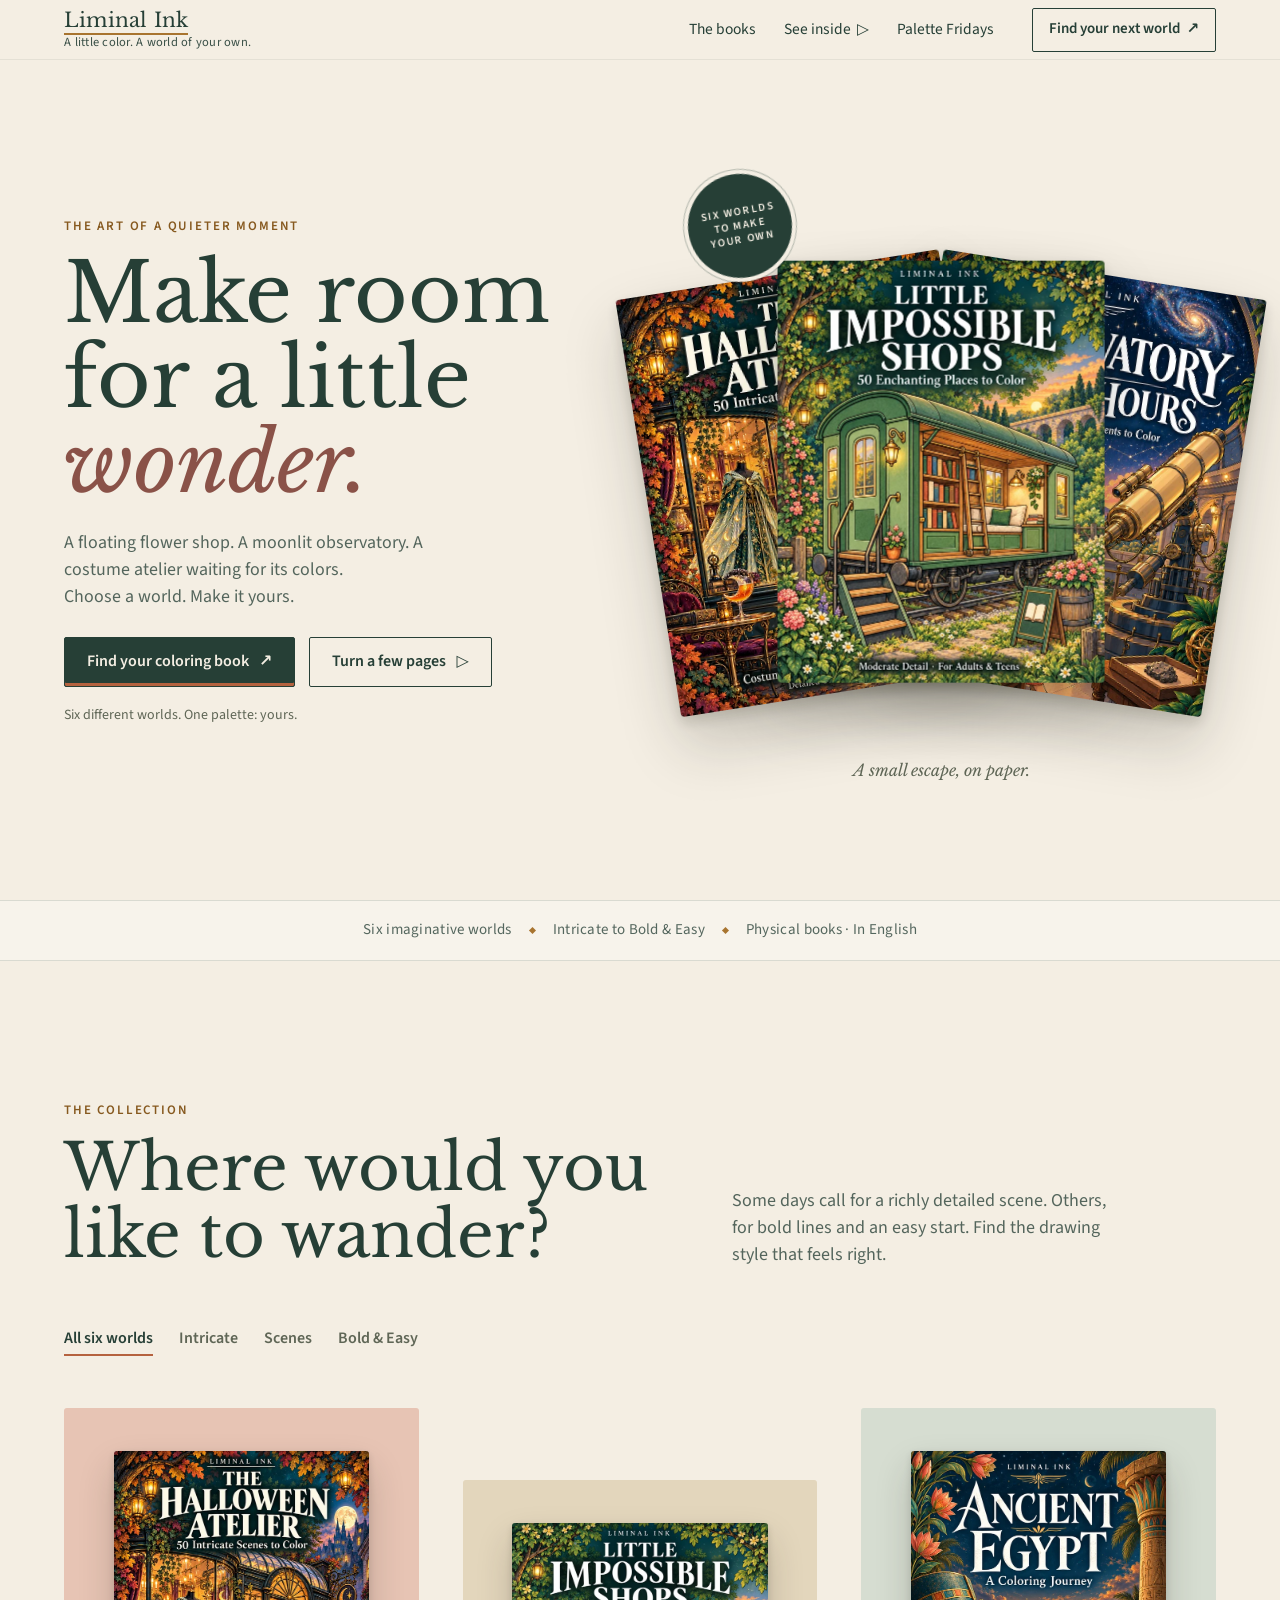
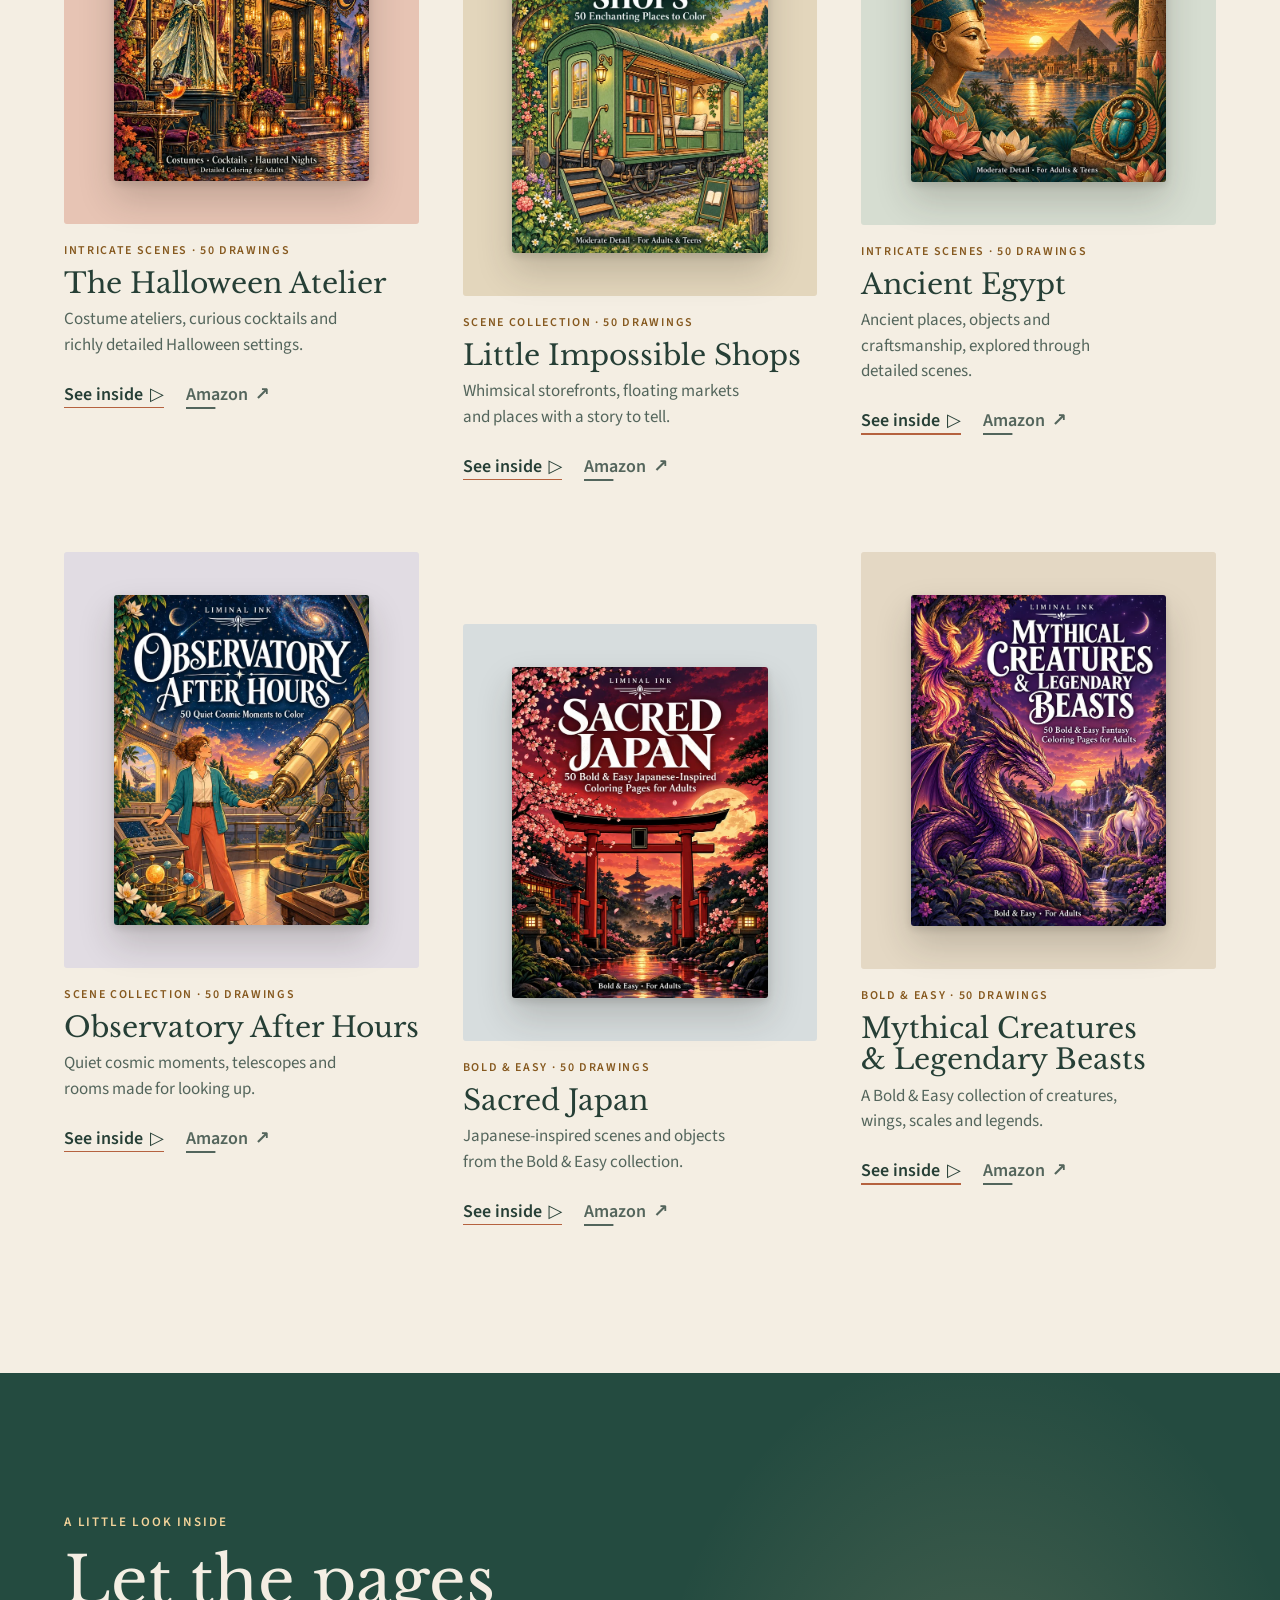
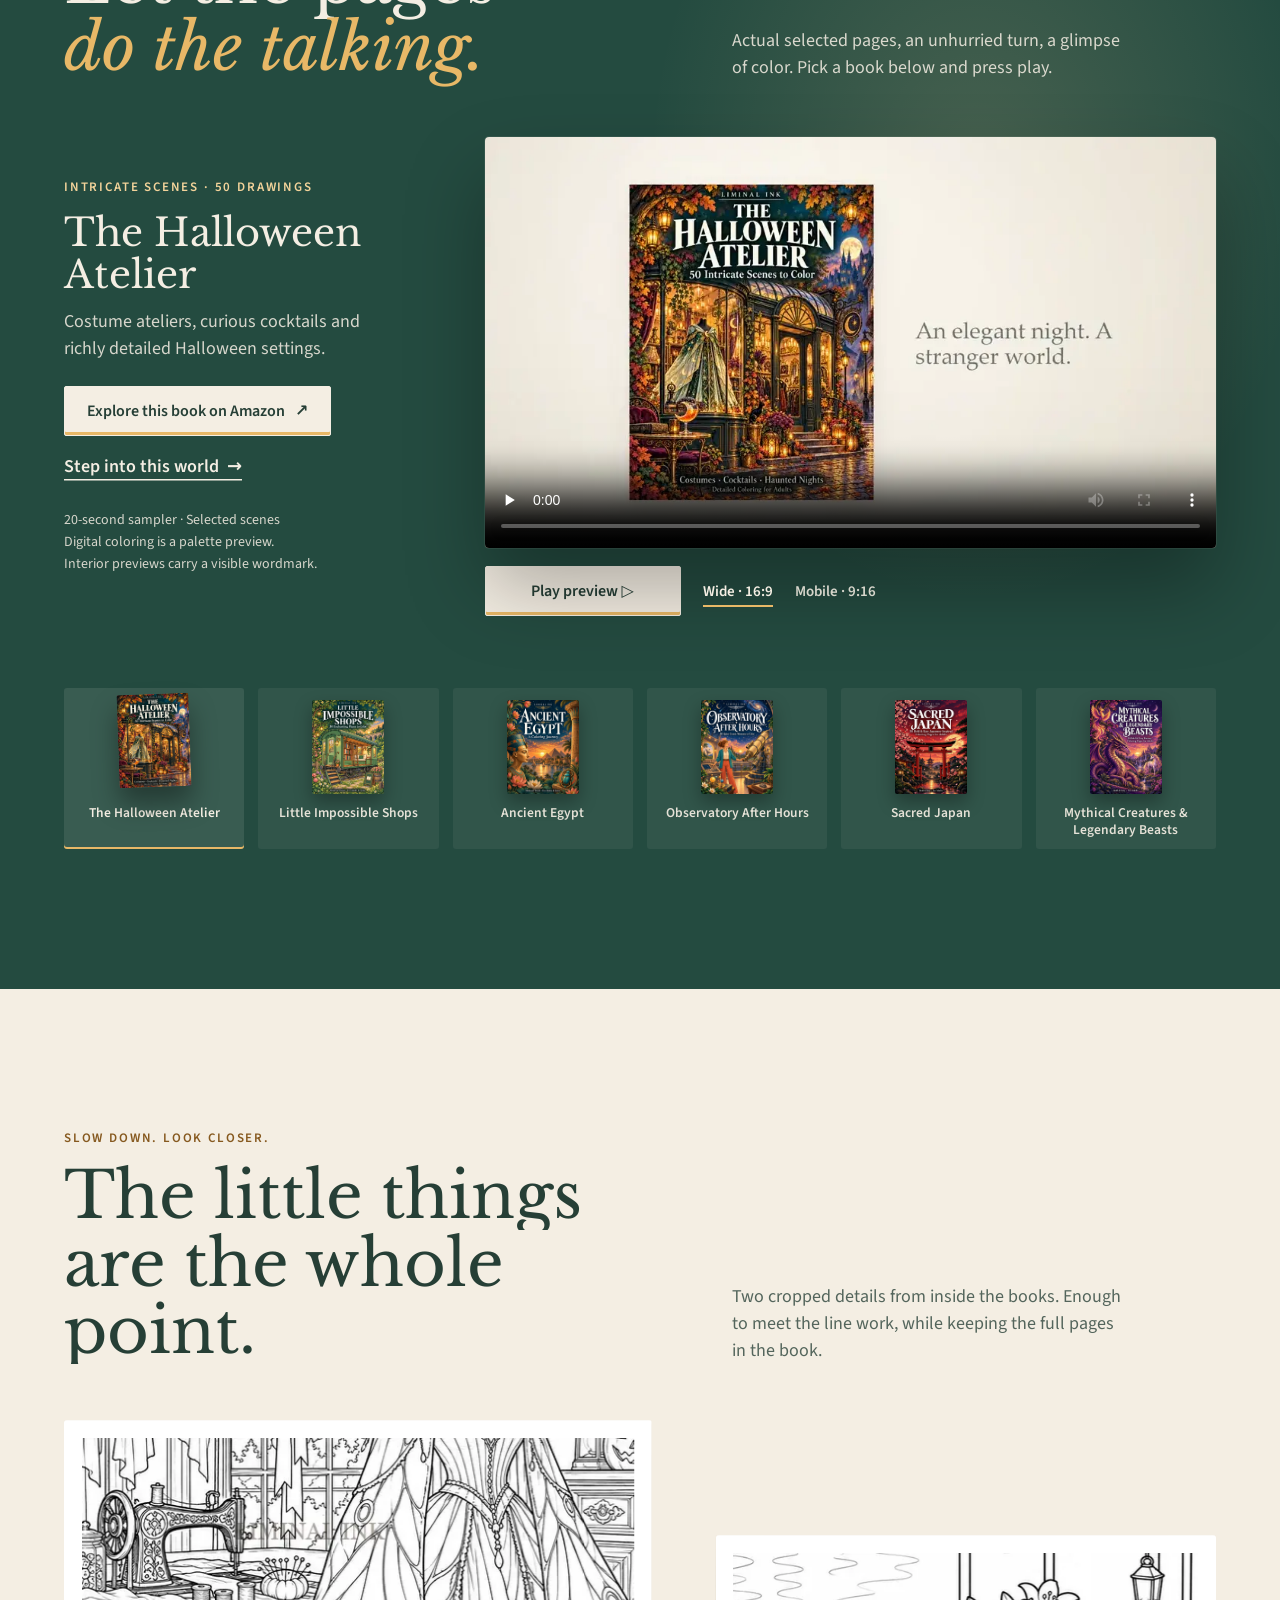
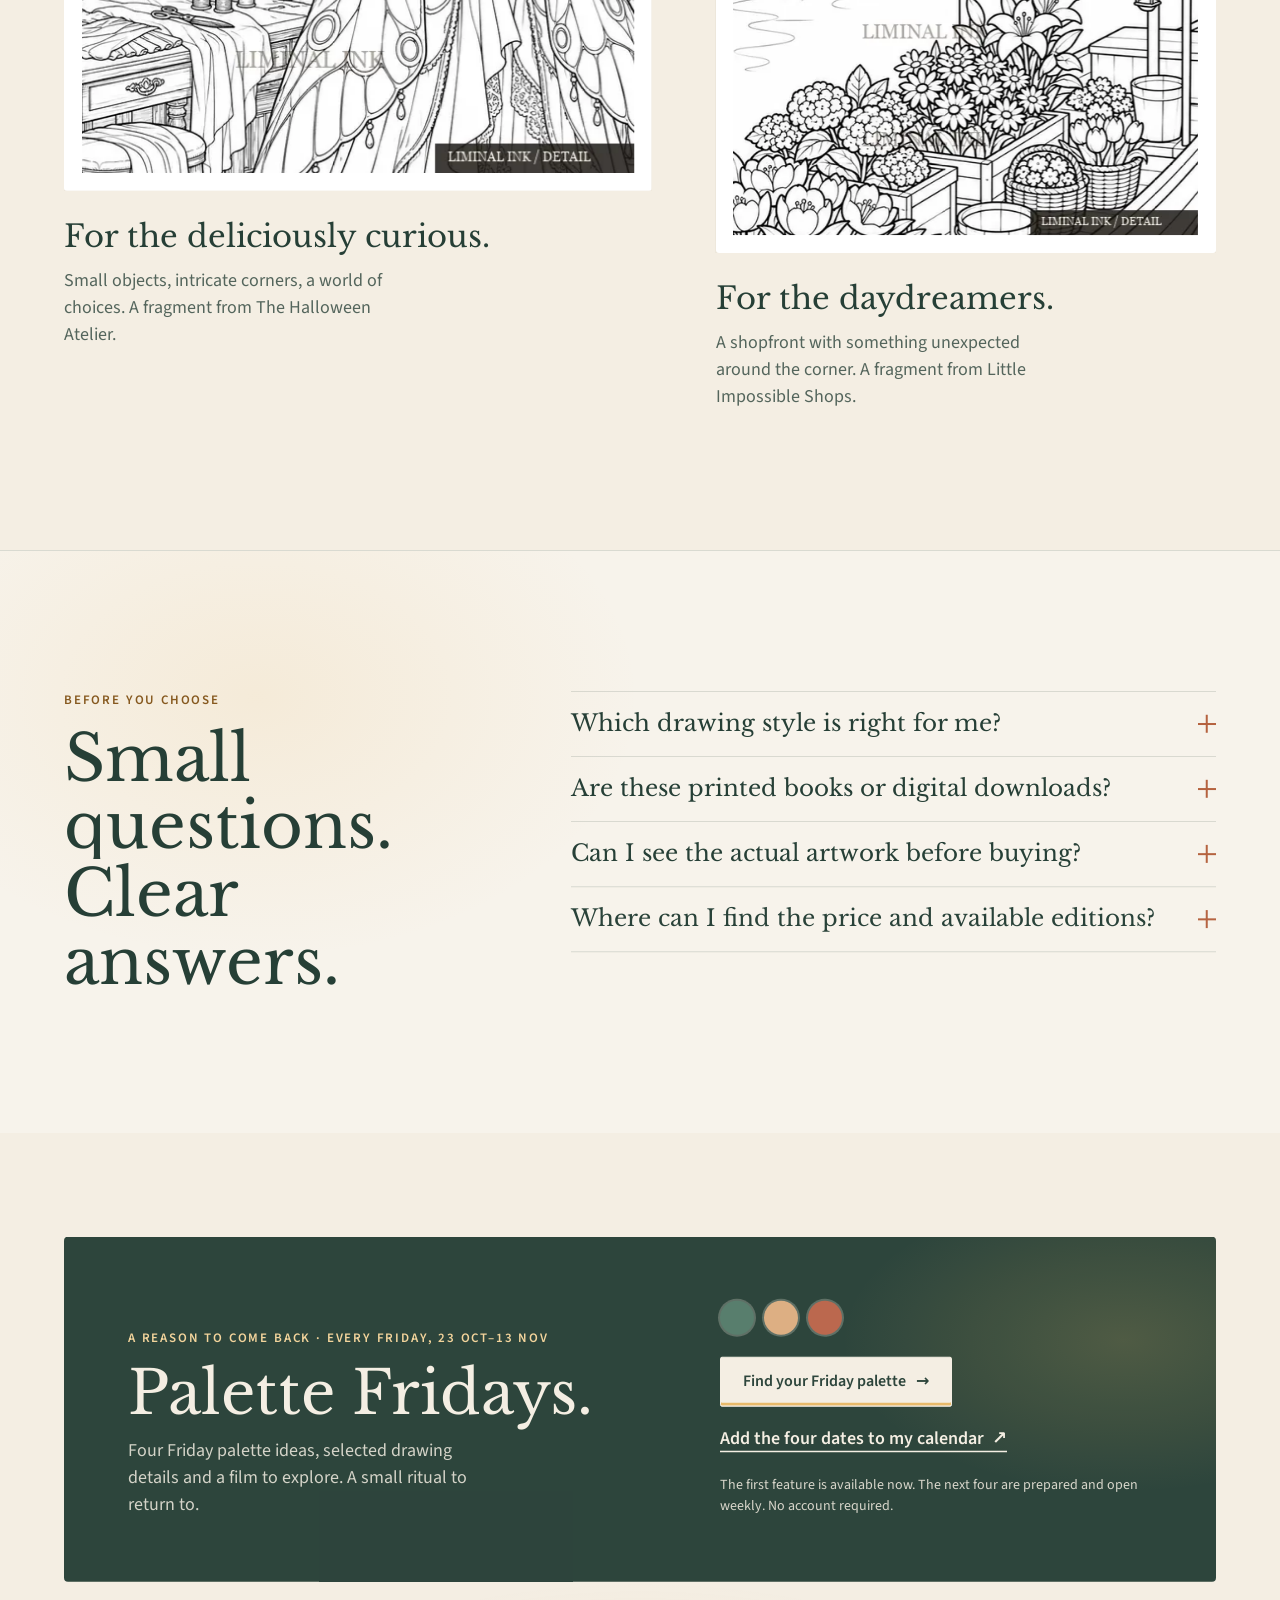
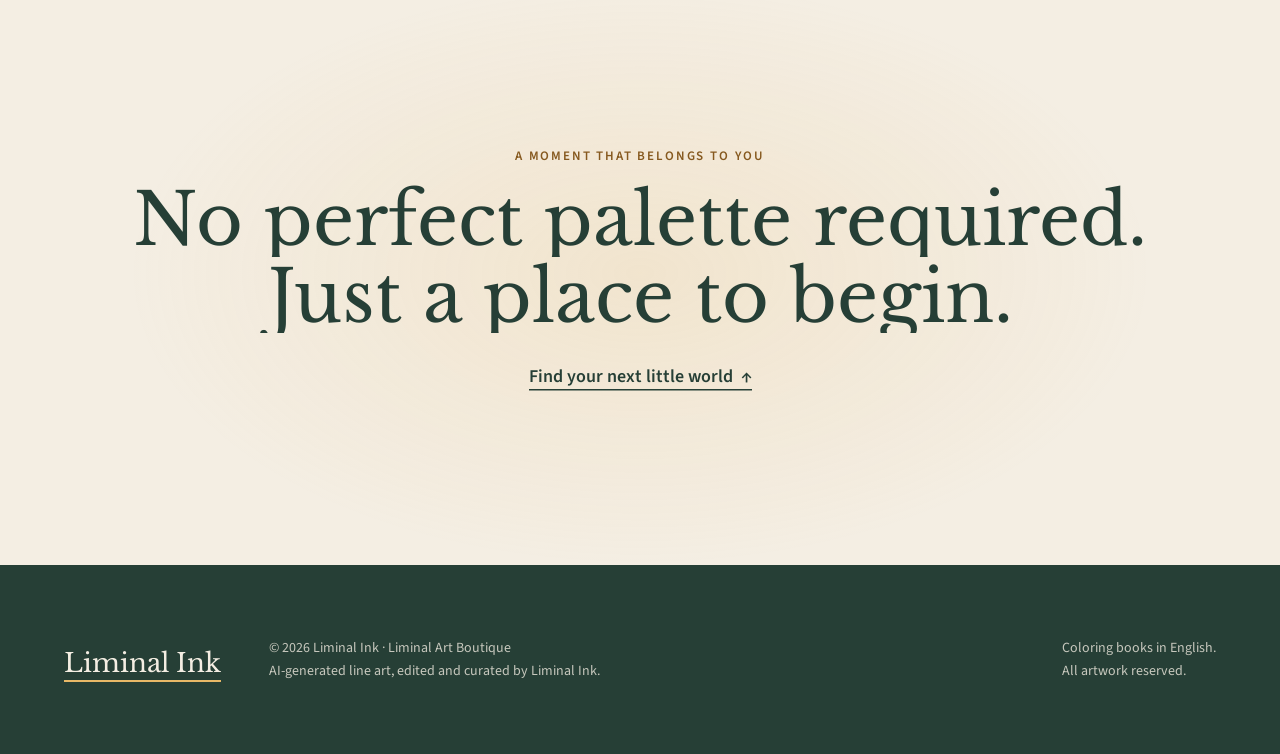
==== commit cca8b25e: "Publish Liminal Ink motion site (Motion 2026): collection, book worlds, page-turn, color before you " ====
--- a/index.html
+++ b/index.html
@@ -1,4 +1,4 @@
-<!DOCTYPE html><html lang="en" data-world="liminal" data-plate="paper"><head><meta http-equiv="Content-Security-Policy" content="default-src 'self'; script-src 'self' 'sha256-0TLpeA8ycGn/SpeJORrvOEretN3fGrOyq8Wd6hAouoI=' 'sha256-QTxR9awcI0fq8hLQ11VXd2xd0vZiYYtmCPxhGq3dEY8=' 'sha256-YqTLR1lfehmkJPgEYJTdwLNemocXlHCnqPmhZUBnOm4=' 'sha256-g+sd5nZrlUNdKwXebNC75Mh+u6dxzaI006Zu3uEdYN0=' 'sha256-tewOvYKFmhaXzghlCJZx+ixXpnJVD1TpZqEbj51exHo='; style-src 'self' 'unsafe-inline'; img-src 'self' data: blob:; media-src 'self' blob:; font-src 'self'; connect-src 'self'; worker-src 'self' blob:; manifest-src 'self'; object-src 'none'; base-uri 'self'; form-action 'self' https://assets.mailerlite.com"><meta name="referrer" content="strict-origin-when-cross-origin"><meta name="referrer" content="strict-origin-when-cross-origin"><meta name="referrer" content="strict-origin-when-cross-origin"><meta charset="utf-8"><meta name="viewport" content="width=device-width, initial-scale=1, viewport-fit=cover"><title>Liminal Ink — A little color. A world of your own.</title><meta name="description" content="Choose a world to color. Six Liminal Ink coloring books, page-turn films, protected drawing details and clear collections for different levels of detail."><link rel="canonical" href="https://liminalartboutique.com/"><meta name="theme-color" content="#263f36"><meta property="og:type" content="website"><meta property="og:site_name" content="Liminal Ink"><meta property="og:title" content="Liminal Ink — A little color. A world of your own."><meta property="og:description" content="Choose a world to color. Six Liminal Ink coloring books, page-turn films, protected drawing details and clear collections for different levels of detail."><meta property="og:url" content="https://liminalartboutique.com/"><meta property="og:image" content="https://liminalartboutique.com/images/editorial-20261016/halloween.webp"><meta property="og:image:alt" content="The Halloween Atelier, front cover, by Liminal Ink."><meta property="og:locale" content="en_US"><meta name="twitter:card" content="summary"><meta name="twitter:title" content="Liminal Ink — A little color. A world of your own."><meta name="twitter:description" content="Choose a world to color. Six Liminal Ink coloring books, page-turn films, protected drawing details and clear collections for different levels of detail."><meta name="twitter:image" content="https://liminalartboutique.com/images/editorial-20261016/halloween.webp"><link rel="icon" href="/icon-32.png" sizes="32x32" type="image/png"><link rel="icon" href="/favicon.svg" type="image/svg+xml"><link rel="apple-touch-icon" href="/icon-apple-180.png"><link rel="preload" href="/fonts/baskerville-400.woff2" as="font" type="font/woff2" crossorigin><script>
+<!DOCTYPE html><html lang="en" data-world="liminal" data-plate="paper"><head><meta http-equiv="Content-Security-Policy" content="default-src 'self'; script-src 'self' 'sha256-0TLpeA8ycGn/SpeJORrvOEretN3fGrOyq8Wd6hAouoI=' 'sha256-PZ1a2qENzIAkbJ1SBV9/cCTbbs04M5Ki/HQVmu5ZyDc=' 'sha256-QTxR9awcI0fq8hLQ11VXd2xd0vZiYYtmCPxhGq3dEY8=' 'sha256-YqTLR1lfehmkJPgEYJTdwLNemocXlHCnqPmhZUBnOm4=' 'sha256-g+sd5nZrlUNdKwXebNC75Mh+u6dxzaI006Zu3uEdYN0=' 'sha256-tewOvYKFmhaXzghlCJZx+ixXpnJVD1TpZqEbj51exHo='; style-src 'self' 'unsafe-inline'; img-src 'self' data: blob:; media-src 'self' blob:; font-src 'self'; connect-src 'self' https://assets.mailerlite.com; worker-src 'self' blob:; manifest-src 'self'; object-src 'none'; base-uri 'self'; form-action 'self' https://assets.mailerlite.com"><meta name="referrer" content="strict-origin-when-cross-origin"><meta name="referrer" content="strict-origin-when-cross-origin"><meta charset="utf-8"><meta name="viewport" content="width=device-width, initial-scale=1, viewport-fit=cover"><title>Liminal Ink — A little color. A world of your own.</title><meta name="description" content="Choose a world to color. Six Liminal Ink coloring books, page-turn films, protected drawing details and clear collections for different levels of detail."><link rel="canonical" href="https://liminalartboutique.com/"><meta name="theme-color" content="#263f36"><meta property="og:type" content="website"><meta property="og:site_name" content="Liminal Ink"><meta property="og:title" content="Liminal Ink — A little color. A world of your own."><meta property="og:description" content="Choose a world to color. Six Liminal Ink coloring books, page-turn films, protected drawing details and clear collections for different levels of detail."><meta property="og:url" content="https://liminalartboutique.com/"><meta property="og:image" content="https://liminalartboutique.com/images/editorial-20261016/halloween.webp"><meta property="og:image:alt" content="The Halloween Atelier, front cover, by Liminal Ink."><meta property="og:locale" content="en_US"><meta name="twitter:card" content="summary"><meta name="twitter:title" content="Liminal Ink — A little color. A world of your own."><meta name="twitter:description" content="Choose a world to color. Six Liminal Ink coloring books, page-turn films, protected drawing details and clear collections for different levels of detail."><meta name="twitter:image" content="https://liminalartboutique.com/images/editorial-20261016/halloween.webp"><link rel="icon" href="/icon-32.png" sizes="32x32" type="image/png"><link rel="icon" href="/favicon.svg" type="image/svg+xml"><link rel="apple-touch-icon" href="/icon-apple-180.png"><link rel="preload" href="/fonts/baskerville-400.woff2" as="font" type="font/woff2" crossorigin><script>
       (function () { var d = document.documentElement, q = location.search; d.classList.add('js');
         if (/[?&]freeze(=|&|$)/.test(q)) d.classList.add('freeze'); if (/[?&]floor(=|&|$)/.test(q)) d.classList.add('floor'); })();
-    </script><script type="application/ld+json">{"@context":"https://schema.org","@graph":[{"@type":"Organization","name":"Liminal Ink"},{"@type":"Book","name":"The Halloween Atelier: 50 Intricate Scenes to Color","author":{"@type":"Organization","name":"Liminal Ink"},"inLanguage":"en","bookFormat":"https://schema.org/Paperback","url":"https://www.amazon.com/dp/B0HMSD95YQ","description":"Costume ateliers, curious cocktails and richly detailed Halloween settings."},{"@type":"Book","name":"Little Impossible Shops: 50 Enchanting Places to Color","author":{"@type":"Organization","name":"Liminal Ink"},"inLanguage":"en","bookFormat":"https://schema.org/Paperback","url":"https://www.amazon.com/dp/B0HLZLWNFH","description":"Whimsical storefronts, floating markets and places with a story to tell."},{"@type":"Book","name":"Ancient Egypt: A Coloring Journey","author":{"@type":"Organization","name":"Liminal Ink"},"inLanguage":"en","bookFormat":"https://schema.org/Paperback","url":"https://www.amazon.com/dp/B0HMRK16YF","description":"Ancient places, objects and craftsmanship, explored through detailed scenes."},{"@type":"Book","name":"Observatory After Hours: 50 Quiet Cosmic Moments to Color","author":{"@type":"Organization","name":"Liminal Ink"},"inLanguage":"en","bookFormat":"https://schema.org/Paperback","url":"https://www.amazon.com/dp/B0H6WL6BK2","description":"Quiet cosmic moments, telescopes and rooms made for looking up."},{"@type":"Book","name":"Sacred Japan: 50 Bold & Easy Japanese-Inspired Coloring Pages for Adults","author":{"@type":"Organization","name":"Liminal Ink"},"inLanguage":"en","bookFormat":"https://schema.org/Paperback","url":"https://www.amazon.com/dp/B0H571ZMXL","description":"Japanese-inspired scenes and objects from the Bold & Easy collection."},{"@type":"Book","name":"Mythical Creatures & Legendary Beasts: 50 Bold & Easy Fantasy Coloring Pages for Adults","author":{"@type":"Organization","name":"Liminal Ink"},"inLanguage":"en","bookFormat":"https://schema.org/Paperback","url":"https://www.amazon.com/dp/B0H57CGC72","description":"A Bold & Easy collection of creatures, wings, scales and legends."}]}</script><link rel="stylesheet" href="/assets/Base.P9Qijh1B.css"><link rel="stylesheet" href="/assets/index.CmFl1YiL.css"></head><body><a class="skip" href="#main">Skip to content</a><header class="top" data-top><a class="mark" href="/" aria-label="Liminal Ink, home"><strong>Liminal Ink</strong><small>A little color. A world of your own.</small></a><button class="menu-btn" type="button" popovertarget="site-menu"><span>Menu</span><i aria-hidden="true"></i></button><div class="menu" id="site-menu" popover><nav aria-label="Main"><a href="/#books">The books</a><a href="/#watch">See inside <span aria-hidden="true">▷</span></a><a href="/friday.html">Palette Fridays</a></nav><a class="shop-link" href="/#books">Find your next world <span aria-hidden="true">↗</span></a></div></header><script type="module">var e=document.getElementById(`site-menu`);e?.addEventListener(`click`,t=>{t.target.closest(`a`)&&e.matches(`:popover-open`)&&e.hidePopover()});</script><main id="main" tabindex="-1"><section class="hero" aria-labelledby="hero-title" data-astro-cid-ge2uvauf><div class="bouquet" data-bouquet data-astro-cid-ge2uvauf><span class="seal" data-astro-cid-ge2uvauf>Six worlds<br data-astro-cid-ge2uvauf>to make<br data-astro-cid-ge2uvauf>your own</span><img class="c c1" src="/media/covers/halloween.webp" width="640" height="827" alt="The Halloween Atelier cover" fetchpriority="high" decoding="async" data-astro-cid-ge2uvauf><img class="c c3" src="/media/covers/observatory.webp" width="640" height="827" alt="Observatory After Hours cover" decoding="async" data-astro-cid-ge2uvauf><img class="c c2" src="/media/covers/shops.webp" width="640" height="827" alt="Little Impossible Shops cover" fetchpriority="high" decoding="async" data-astro-cid-ge2uvauf><span class="garden-caption" data-astro-cid-ge2uvauf>A small escape, on paper.</span></div><div class="hero-copy" data-astro-cid-ge2uvauf><p class="eyebrow h-in" style="--d: 0ms" data-astro-cid-ge2uvauf>The art of a quieter moment</p><h1 id="hero-title" data-astro-cid-ge2uvauf><span class="ln" data-astro-cid-ge2uvauf><span data-astro-cid-ge2uvauf>Make room</span></span> <span class="ln" data-astro-cid-ge2uvauf><span data-astro-cid-ge2uvauf>for a little</span></span> <span class="ln" data-astro-cid-ge2uvauf><span data-astro-cid-ge2uvauf><em data-astro-cid-ge2uvauf>wonder.</em></span></span></h1><p class="intro h-in" style="--d: 420ms" data-astro-cid-ge2uvauf>A floating flower shop. A moonlit observatory. A costume atelier waiting for its colors.<br data-astro-cid-ge2uvauf>Choose a world. Make it yours.</p><div class="buttons h-in" style="--d: 520ms" data-astro-cid-ge2uvauf><a class="button solid" href="#books" data-astro-cid-ge2uvauf>Find your coloring book <span aria-hidden="true" data-astro-cid-ge2uvauf>↗</span></a><a class="button" href="#watch" data-astro-cid-ge2uvauf>Turn a few pages <span aria-hidden="true" data-astro-cid-ge2uvauf>▷</span></a></div><p class="small h-in" style="--d: 600ms" data-astro-cid-ge2uvauf>Six different worlds. One palette: yours.</p></div></section><div class="value-strip" aria-label="About the collection" data-astro-cid-ogjphvub><span data-rise data-astro-cid-ogjphvub>Six imaginative worlds</span><span data-rise data-astro-cid-ogjphvub>Intricate to Bold &amp; Easy</span><span data-rise data-astro-cid-ogjphvub>Physical books · In English</span></div><section class="section collection" id="books" aria-labelledby="books-title" data-astro-cid-ogjphvub><div class="wrap" data-astro-cid-ogjphvub><div class="section-head" data-astro-cid-ogjphvub><div data-astro-cid-ogjphvub><p class="eyebrow" data-astro-cid-ogjphvub>The collection</p><h2 id="books-title" data-reveal data-astro-cid-ogjphvub>Where would you<br data-astro-cid-ogjphvub>like to wander?</h2></div><p data-rise data-astro-cid-ogjphvub>Some days call for a richly detailed scene. Others, for bold lines and an easy start. Find the drawing style that feels right.</p></div><div class="filters" role="group" aria-label="Filter by drawing style" data-needs-js data-astro-cid-ogjphvub><button type="button" aria-pressed="true" data-filter="all" data-astro-cid-ogjphvub>All six worlds</button><button type="button" aria-pressed="false" data-filter="intricate" data-astro-cid-ogjphvub>Intricate</button><button type="button" aria-pressed="false" data-filter="scene" data-astro-cid-ogjphvub>Scenes</button><button type="button" aria-pressed="false" data-filter="easy" data-astro-cid-ogjphvub>Bold &amp; Easy</button></div><span class="sr-only" id="filter-status" aria-live="polite" data-astro-cid-ogjphvub>6 books shown</span><div class="catalog" data-idle data-astro-cid-ogjphvub><article class="book" data-style="intricate" data-book="halloween" style="--tile:#e7c4b4" data-astro-cid-ogjphvub><a class="book-cover" href="/halloween/" aria-label="See inside The Halloween Atelier" tabindex="-1" data-astro-cid-ogjphvub><img src="/media/covers/halloween.webp" width="640" height="827" loading="lazy" decoding="async" alt="The Halloween Atelier — current front cover" style="view-transition-name: cover-halloween" data-astro-cid-ogjphvub></a><div class="book-text" data-astro-cid-ogjphvub><span class="eyebrow" data-astro-cid-ogjphvub>Intricate scenes · 50 drawings</span><h3 data-astro-cid-ogjphvub>The Halloween Atelier</h3><p data-astro-cid-ogjphvub>Costume ateliers, curious cocktails and richly detailed Halloween settings.</p><div class="card-actions" data-astro-cid-ogjphvub><a class="see" href="/halloween/" aria-label="See inside The Halloween Atelier" data-astro-cid-ogjphvub>See inside <span aria-hidden="true" data-astro-cid-ogjphvub>▷</span></a><a class="buy" href="https://www.amazon.com/dp/B0HMSD95YQ" aria-label="The Halloween Atelier on Amazon" data-astro-cid-ogjphvub>Amazon <span aria-hidden="true" data-astro-cid-ogjphvub>↗</span></a></div></div></article><article class="book" data-style="scene" data-book="shops" style="--tile:#e3d6bc" data-astro-cid-ogjphvub><a class="book-cover" href="/shops/" aria-label="See inside Little Impossible Shops" tabindex="-1" data-astro-cid-ogjphvub><img src="/media/covers/shops.webp" width="640" height="827" loading="lazy" decoding="async" alt="Little Impossible Shops — current front cover" style="view-transition-name: cover-shops" data-astro-cid-ogjphvub></a><div class="book-text" data-astro-cid-ogjphvub><span class="eyebrow" data-astro-cid-ogjphvub>Scene collection · 50 drawings</span><h3 data-astro-cid-ogjphvub>Little Impossible Shops</h3><p data-astro-cid-ogjphvub>Whimsical storefronts, floating markets and places with a story to tell.</p><div class="card-actions" data-astro-cid-ogjphvub><a class="see" href="/shops/" aria-label="See inside Little Impossible Shops" data-astro-cid-ogjphvub>See inside <span aria-hidden="true" data-astro-cid-ogjphvub>▷</span></a><a class="buy" href="https://www.amazon.com/dp/B0HLZLWNFH" aria-label="Little Impossible Shops on Amazon" data-astro-cid-ogjphvub>Amazon <span aria-hidden="true" data-astro-cid-ogjphvub>↗</span></a></div></div></article><article class="book" data-style="intricate" data-book="egypt" style="--tile:#d6ddd1" data-astro-cid-ogjphvub><a class="book-cover" href="#watch" aria-label="Watch selected pages from Ancient Egypt" data-choose-film="egypt" data-play tabindex="-1" data-astro-cid-ogjphvub><img src="/media/covers/egypt.webp" width="640" height="827" loading="lazy" decoding="async" alt="Ancient Egypt — current front cover" style="view-transition-name: cover-egypt" data-astro-cid-ogjphvub></a><div class="book-text" data-astro-cid-ogjphvub><span class="eyebrow" data-astro-cid-ogjphvub>Intricate scenes · 50 drawings</span><h3 data-astro-cid-ogjphvub>Ancient Egypt</h3><p data-astro-cid-ogjphvub>Ancient places, objects and craftsmanship, explored through detailed scenes.</p><div class="card-actions" data-astro-cid-ogjphvub><a class="see" href="#watch" aria-label="Watch selected pages from Ancient Egypt" data-choose-film="egypt" data-play data-astro-cid-ogjphvub>See inside <span aria-hidden="true" data-astro-cid-ogjphvub>▷</span></a><a class="buy" href="https://www.amazon.com/dp/B0HMRK16YF" aria-label="Ancient Egypt on Amazon" data-astro-cid-ogjphvub>Amazon <span aria-hidden="true" data-astro-cid-ogjphvub>↗</span></a></div></div></article><article class="book" data-style="scene" data-book="observatory" style="--tile:#e1dce3" data-astro-cid-ogjphvub><a class="book-cover" href="/observatory/" aria-label="See inside Observatory After Hours" tabindex="-1" data-astro-cid-ogjphvub><img src="/media/covers/observatory.webp" width="640" height="827" loading="lazy" decoding="async" alt="Observatory After Hours — current front cover" style="view-transition-name: cover-observatory" data-astro-cid-ogjphvub></a><div class="book-text" data-astro-cid-ogjphvub><span class="eyebrow" data-astro-cid-ogjphvub>Scene collection · 50 drawings</span><h3 data-astro-cid-ogjphvub>Observatory After Hours</h3><p data-astro-cid-ogjphvub>Quiet cosmic moments, telescopes and rooms made for looking up.</p><div class="card-actions" data-astro-cid-ogjphvub><a class="see" href="/observatory/" aria-label="See inside Observatory After Hours" data-astro-cid-ogjphvub>See inside <span aria-hidden="true" data-astro-cid-ogjphvub>▷</span></a><a class="buy" href="https://www.amazon.com/dp/B0H6WL6BK2" aria-label="Observatory After Hours on Amazon" data-astro-cid-ogjphvub>Amazon <span aria-hidden="true" data-astro-cid-ogjphvub>↗</span></a></div></div></article><article class="book" data-style="easy" data-book="sacred-japan" style="--tile:#d7ddde" data-astro-cid-ogjphvub><a class="book-cover" href="/sacred-japan/" aria-label="See inside Sacred Japan" tabindex="-1" data-astro-cid-ogjphvub><img src="/media/covers/sacred-japan.webp" width="640" height="827" loading="lazy" decoding="async" alt="Sacred Japan — current front cover" style="view-transition-name: cover-sacred-japan" data-astro-cid-ogjphvub></a><div class="book-text" data-astro-cid-ogjphvub><span class="eyebrow" data-astro-cid-ogjphvub>Bold &amp; Easy · 50 drawings</span><h3 data-astro-cid-ogjphvub>Sacred Japan</h3><p data-astro-cid-ogjphvub>Japanese-inspired scenes and objects from the Bold &amp; Easy collection.</p><div class="card-actions" data-astro-cid-ogjphvub><a class="see" href="/sacred-japan/" aria-label="See inside Sacred Japan" data-astro-cid-ogjphvub>See inside <span aria-hidden="true" data-astro-cid-ogjphvub>▷</span></a><a class="buy" href="https://www.amazon.com/dp/B0H571ZMXL" aria-label="Sacred Japan on Amazon" data-astro-cid-ogjphvub>Amazon <span aria-hidden="true" data-astro-cid-ogjphvub>↗</span></a></div></div></article><article class="book" data-style="easy" data-book="mythical-creatures" style="--tile:#e4d8c4" data-astro-cid-ogjphvub><a class="book-cover" href="/mythical/" aria-label="See inside Mythical Creatures &amp; Legendary Beasts" tabindex="-1" data-astro-cid-ogjphvub><img src="/media/covers/mythical-creatures.webp" width="640" height="827" loading="lazy" decoding="async" alt="Mythical Creatures &amp; Legendary Beasts — current front cover" style="view-transition-name: cover-mythical" data-astro-cid-ogjphvub></a><div class="book-text" data-astro-cid-ogjphvub><span class="eyebrow" data-astro-cid-ogjphvub>Bold &amp; Easy · 50 drawings</span><h3 data-astro-cid-ogjphvub>Mythical Creatures &amp; Legendary Beasts</h3><p data-astro-cid-ogjphvub>A Bold &amp; Easy collection of creatures, wings, scales and legends.</p><div class="card-actions" data-astro-cid-ogjphvub><a class="see" href="/mythical/" aria-label="See inside Mythical Creatures &amp; Legendary Beasts" data-astro-cid-ogjphvub>See inside <span aria-hidden="true" data-astro-cid-ogjphvub>▷</span></a><a class="buy" href="https://www.amazon.com/dp/B0H57CGC72" aria-label="Mythical Creatures &amp; Legendary Beasts on Amazon" data-astro-cid-ogjphvub>Amazon <span aria-hidden="true" data-astro-cid-ogjphvub>↗</span></a></div></div></article></div></div></section><script type="module" src="/assets/Collection.astro_astro_type_script_index_0_lang.DjfA1dLV.js"></script><section class="section cinema" id="watch" data-ground="dark" data-ground-color="#244b40" style="--cinema:#244b40" aria-labelledby="watch-title" data-astro-cid-xhmjqd5u><div class="glow" aria-hidden="true" data-idle data-astro-cid-xhmjqd5u></div><div class="wrap" data-astro-cid-xhmjqd5u><div class="section-head" data-astro-cid-xhmjqd5u><div data-astro-cid-xhmjqd5u><p class="eyebrow" data-astro-cid-xhmjqd5u>A little look inside</p><h2 id="watch-title" data-reveal data-astro-cid-xhmjqd5u>Let the pages<br data-astro-cid-xhmjqd5u><em data-astro-cid-xhmjqd5u>do the talking.</em></h2></div><p data-rise data-astro-cid-xhmjqd5u>Actual selected pages, an unhurried turn, a glimpse of color. Pick a book below and press play.</p></div><div class="film-grid" data-astro-cid-xhmjqd5u><div class="film-copy" data-film-copy data-astro-cid-xhmjqd5u><p class="eyebrow" id="film-style" data-astro-cid-xhmjqd5u>Intricate scenes · 50 drawings</p><h3 id="film-title" data-astro-cid-xhmjqd5u>The Halloween Atelier</h3><p id="film-description" data-astro-cid-xhmjqd5u>Costume ateliers, curious cocktails and richly detailed Halloween settings.</p><div class="film-actions" data-astro-cid-xhmjqd5u><a class="button solid" href="https://www.amazon.com/dp/B0HMSD95YQ" id="film-buy" data-astro-cid-xhmjqd5u>Explore this book on Amazon <span aria-hidden="true" data-astro-cid-xhmjqd5u>↗</span></a><a class="textlink" href="/halloween/" id="film-world" data-astro-cid-xhmjqd5u>Step into this world <span aria-hidden="true" data-astro-cid-xhmjqd5u>→</span></a></div><p class="small" data-astro-cid-xhmjqd5u>20-second sampler · Selected scenes<br data-astro-cid-xhmjqd5u>Digital coloring is a palette preview.<br data-astro-cid-xhmjqd5u>Interior previews carry a visible wordmark.</p></div><div class="film-col" data-astro-cid-xhmjqd5u><div class="film-stage" data-stage data-astro-cid-xhmjqd5u><video id="book-film" class="film" controls playsinline preload="none" width="960" height="540" poster="/media/posters/halloween-poster.webp" aria-label="The Halloween Atelier — selected pages film" data-astro-cid-xhmjqd5u><source src="/media/films/halloween-landscape.mp4" type="video/mp4" data-astro-cid-xhmjqd5u><p data-astro-cid-xhmjqd5u>Your browser cannot play this preview.</p></video></div><div class="format-switch" role="group" aria-label="Preview format" data-needs-js data-astro-cid-xhmjqd5u><button class="button solid" id="play-preview" type="button" data-astro-cid-xhmjqd5u>Play preview ▷</button><button class="fmt" type="button" aria-pressed="true" data-format="landscape" data-astro-cid-xhmjqd5u>Wide · 16:9</button><button class="fmt" type="button" aria-pressed="false" data-format="portrait" data-astro-cid-xhmjqd5u>Mobile · 9:16</button></div></div></div><div class="film-choices" role="group" aria-label="Choose a book preview" data-needs-js data-astro-cid-xhmjqd5u><button type="button" aria-pressed="true" data-choose-film="halloween" aria-label="Choose film: The Halloween Atelier" style="--tile:#e7c4b4" data-astro-cid-xhmjqd5u><img src="/media/covers/halloween.webp" width="90" height="116" loading="lazy" decoding="async" alt="" data-astro-cid-xhmjqd5u><span data-astro-cid-xhmjqd5u>The Halloween Atelier</span></button><button type="button" aria-pressed="false" data-choose-film="shops" aria-label="Choose film: Little Impossible Shops" style="--tile:#e3d6bc" data-astro-cid-xhmjqd5u><img src="/media/covers/shops.webp" width="90" height="116" loading="lazy" decoding="async" alt="" data-astro-cid-xhmjqd5u><span data-astro-cid-xhmjqd5u>Little Impossible Shops</span></button><button type="button" aria-pressed="false" data-choose-film="egypt" aria-label="Choose film: Ancient Egypt" style="--tile:#d6ddd1" data-astro-cid-xhmjqd5u><img src="/media/covers/egypt.webp" width="90" height="116" loading="lazy" decoding="async" alt="" data-astro-cid-xhmjqd5u><span data-astro-cid-xhmjqd5u>Ancient Egypt</span></button><button type="button" aria-pressed="false" data-choose-film="observatory" aria-label="Choose film: Observatory After Hours" style="--tile:#e1dce3" data-astro-cid-xhmjqd5u><img src="/media/covers/observatory.webp" width="90" height="116" loading="lazy" decoding="async" alt="" data-astro-cid-xhmjqd5u><span data-astro-cid-xhmjqd5u>Observatory After Hours</span></button><button type="button" aria-pressed="false" data-choose-film="sacred-japan" aria-label="Choose film: Sacred Japan" style="--tile:#d7ddde" data-astro-cid-xhmjqd5u><img src="/media/covers/sacred-japan.webp" width="90" height="116" loading="lazy" decoding="async" alt="" data-astro-cid-xhmjqd5u><span data-astro-cid-xhmjqd5u>Sacred Japan</span></button><button type="button" aria-pressed="false" data-choose-film="mythical-creatures" aria-label="Choose film: Mythical Creatures &amp; Legendary Beasts" style="--tile:#e4d8c4" data-astro-cid-xhmjqd5u><img src="/media/covers/mythical-creatures.webp" width="90" height="116" loading="lazy" decoding="async" alt="" data-astro-cid-xhmjqd5u><span data-astro-cid-xhmjqd5u>Mythical Creatures &amp; Legendary Beasts</span></button></div><noscript><p class="small noscript-films" data-astro-cid-xhmjqd5u>Open a film directly:<a href="/media/films/halloween-landscape.mp4" data-astro-cid-xhmjqd5u>The Halloween Atelier</a> · <a href="/media/films/shops-landscape.mp4" data-astro-cid-xhmjqd5u>Little Impossible Shops</a> · <a href="/media/films/egypt-landscape.mp4" data-astro-cid-xhmjqd5u>Ancient Egypt</a> · <a href="/media/films/observatory-landscape.mp4" data-astro-cid-xhmjqd5u>Observatory After Hours</a> · <a href="/media/films/sacred-japan-landscape.mp4" data-astro-cid-xhmjqd5u>Sacred Japan</a> · <a href="/media/films/mythical-creatures-landscape.mp4" data-astro-cid-xhmjqd5u>Mythical Creatures &amp; Legendary Beasts</a></p></noscript><p class="sr-only" id="film-status" aria-live="polite" data-astro-cid-xhmjqd5u></p></div></section><script id="film-data" type="application/json">{"halloween":{"title":"The Halloween Atelier","description":"Costume ateliers, curious cocktails and richly detailed Halloween settings.","url":"https://www.amazon.com/dp/B0HMSD95YQ","style":"Intricate scenes","color":"#244b40","world":"/halloween/"},"shops":{"title":"Little Impossible Shops","description":"Whimsical storefronts, floating markets and places with a story to tell.","url":"https://www.amazon.com/dp/B0HLZLWNFH","style":"Scene collection","color":"#385c60","world":"/shops/"},"egypt":{"title":"Ancient Egypt","description":"Ancient places, objects and craftsmanship, explored through detailed scenes.","url":"https://www.amazon.com/dp/B0HMRK16YF","style":"Intricate scenes","color":"#68543b","world":null},"observatory":{"title":"Observatory After Hours","description":"Quiet cosmic moments, telescopes and rooms made for looking up.","url":"https://www.amazon.com/dp/B0H6WL6BK2","style":"Scene collection","color":"#283e55","world":"/observatory/"},"sacred-japan":{"title":"Sacred Japan","description":"Japanese-inspired scenes and objects from the Bold & Easy collection.","url":"https://www.amazon.com/dp/B0H571ZMXL","style":"Bold & Easy","color":"#64544c","world":"/sacred-japan/"},"mythical-creatures":{"title":"Mythical Creatures & Legendary Beasts","description":"A Bold & Easy collection of creatures, wings, scales and legends.","url":"https://www.amazon.com/dp/B0H57CGC72","style":"Bold & Easy","color":"#4b5267","world":"/mythical/"}}</script><script type="module">var e=JSON.parse(document.getElementById(`film-data`).textContent||`{}`),t=document.getElementById(`watch`),n=document.getElementById(`book-film`),r=t.querySelector(`[data-stage]`),i=document.getElementById(`play-preview`),a=e=>document.getElementById(e),o=()=>matchMedia(`(prefers-reduced-motion: reduce)`).matches,s=`halloween`,c=innerWidth/innerHeight<.9?`portrait`:`landscape`,l=e=>`/media/films/${e}-${c}.mp4`,u=e=>c===`portrait`?`/media/posters/${e}-portrait-poster.webp`:`/media/posters/${e}-poster.webp`;function d(){i.textContent=n.paused?`Play preview ▷`:`Pause preview Ⅱ`}i.addEventListener(`click`,()=>{n.paused?n.play().catch(()=>{i.textContent=`Use the video controls to play`}):n.pause()}),[`loadedmetadata`,`timeupdate`,`pause`,`play`,`error`,`ended`].forEach(e=>n.addEventListener(e,()=>{n.dataset.playbackTime=n.currentTime.toFixed(1),n.dataset.duration=String(n.duration),n.dataset.state=n.error?`error`:n.paused?`paused`:`playing`,d()}));function f(){r.classList.toggle(`vertical`,c===`portrait`),n.classList.toggle(`vertical`,c===`portrait`),n.width=c===`portrait`?480:960,n.height=c===`portrait`?854:540,document.querySelectorAll(`[data-format]`).forEach(e=>e.setAttribute(`aria-pressed`,String(e.dataset.format===c)))}function p(r,c={}){let d=e[r];if(!d)return;let f=r!==s;s=r,n.pause(),n.src=l(r),n.poster=u(r),n.setAttribute(`aria-label`,`${d.title} — selected pages film`),n.load(),a(`film-title`).textContent=d.title,a(`film-description`).textContent=d.description,a(`film-style`).textContent=`${d.style} · 50 drawings`,a(`film-buy`).href=d.url;let p=a(`film-world`);p.hidden=!d.world,d.world&&(p.href=d.world),t.style.setProperty(`--cinema`,d.color),t.dataset.groundColor=d.color,dispatchEvent(new Event(`ground:refresh`)),document.querySelectorAll(`.film-choices [data-choose-film]`).forEach(e=>e.setAttribute(`aria-pressed`,String(e.dataset.chooseFilm===r))),c.quiet||(a(`film-status`).textContent=`Now showing: ${d.title}`),t.dispatchEvent(new CustomEvent(`film:change`,{detail:{id:r,changed:f}})),c.scroll&&t.scrollIntoView({behavior:o()?`instant`:`smooth`,block:`start`}),c.autoplay&&n.play().catch(()=>{i.textContent=`Use the video controls to play`})}document.querySelectorAll(`[data-choose-film]`).forEach(e=>e.addEventListener(`click`,t=>{t.preventDefault(),p(e.dataset.chooseFilm,{scroll:e.closest(`#watch`)===null,autoplay:e.hasAttribute(`data-play`)})})),document.querySelectorAll(`[data-format]`).forEach(e=>e.addEventListener(`click`,()=>{let t=e.dataset.format;t!==c&&(c=t,f(),p(s,{quiet:!0}))})),new IntersectionObserver(([e])=>{!e.isIntersecting&&!n.paused&&n.pause()},{threshold:0}).observe(n),c===`portrait`&&(f(),p(s,{quiet:!0}));</script><section class="section closer" id="details" aria-labelledby="details-title" data-astro-cid-cwmeahdg><div class="wrap" data-astro-cid-cwmeahdg><div class="section-head" data-astro-cid-cwmeahdg><div data-astro-cid-cwmeahdg><p class="eyebrow" data-astro-cid-cwmeahdg>Slow down. Look closer.</p><h2 id="details-title" data-reveal data-astro-cid-cwmeahdg>The little things<br data-astro-cid-cwmeahdg>are the whole point.</h2></div><p data-rise data-astro-cid-cwmeahdg>Two cropped details from inside the books. Enough to meet the line work, while keeping the full pages in the book.</p></div><div class="details-grid" data-idle data-astro-cid-cwmeahdg><article data-astro-cid-cwmeahdg><div class="frame" data-unveil data-astro-cid-cwmeahdg><img class="detail-image" src="/images/editorial-20261016/halloween-detail.webp" width="560" height="340" loading="lazy" decoding="async" alt="Cropped and watermarked intricate Halloween drawing detail" data-astro-cid-cwmeahdg></div><h3 data-astro-cid-cwmeahdg>For the deliciously curious.</h3><p data-astro-cid-cwmeahdg>Small objects, intricate corners, a world of choices. A fragment from The Halloween Atelier.</p></article><article data-astro-cid-cwmeahdg><div class="frame" data-unveil data-astro-cid-cwmeahdg><img class="detail-image" src="/images/editorial-20261016/shops-detail.webp" width="560" height="340" loading="lazy" decoding="async" alt="Cropped and watermarked Little Impossible Shops line-art detail" data-astro-cid-cwmeahdg></div><h3 data-astro-cid-cwmeahdg>For the daydreamers.</h3><p data-astro-cid-cwmeahdg>A shopfront with something unexpected around the corner. A fragment from Little Impossible Shops.</p></article></div></div></section><section class="section faq" id="questions" aria-labelledby="faq-title" data-idle data-astro-cid-hemr5th4><div class="wrap faq-in" data-astro-cid-hemr5th4><div class="faq-head" data-astro-cid-hemr5th4><p class="eyebrow" data-astro-cid-hemr5th4>Before you choose</p><h2 id="faq-title" data-reveal data-astro-cid-hemr5th4>Small questions.<br data-astro-cid-hemr5th4>Clear answers.</h2></div><div class="faq-list" data-astro-cid-hemr5th4><details data-rise data-astro-cid-hemr5th4><summary data-astro-cid-hemr5th4><span data-astro-cid-hemr5th4>Which drawing style is right for me?</span><i aria-hidden="true" data-astro-cid-hemr5th4></i></summary><p data-astro-cid-hemr5th4>Intricate scenes contain smaller details for a longer session. Scene collections focus on places and stories. Bold &amp; Easy offers simpler shapes and bolder outlines. Use the filters and films to compare.</p></details><details data-rise data-astro-cid-hemr5th4><summary data-astro-cid-hemr5th4><span data-astro-cid-hemr5th4>Are these printed books or digital downloads?</span><i aria-hidden="true" data-astro-cid-hemr5th4></i></summary><p data-astro-cid-hemr5th4>These are physical paperbacks, sold on Amazon. This site offers selected previews, not downloadable coloring interiors.</p></details><details data-rise data-astro-cid-hemr5th4><summary data-astro-cid-hemr5th4><span data-astro-cid-hemr5th4>Can I see the actual artwork before buying?</span><i aria-hidden="true" data-astro-cid-hemr5th4></i></summary><p data-astro-cid-hemr5th4>Yes. Choose a book in the film player to see selected real pages. The two details below the player are cropped and visibly watermarked. Digital colors in a film are a palette preview.</p></details><details data-rise data-astro-cid-hemr5th4><summary data-astro-cid-hemr5th4><span data-astro-cid-hemr5th4>Where can I find the price and available editions?</span><i aria-hidden="true" data-astro-cid-hemr5th4></i></summary><p data-astro-cid-hemr5th4>Use the Amazon link for the book you like. Current prices, delivery and availability depend on your marketplace.</p></details></div></div></section><section class="wrap return" aria-labelledby="fridays-title" data-astro-cid-2y5dzvxi><div class="return-card on-dark" data-rise data-astro-cid-2y5dzvxi><div data-astro-cid-2y5dzvxi><p class="eyebrow" data-astro-cid-2y5dzvxi>A reason to come back · Every Friday, 23 Oct–13 Nov</p><h2 id="fridays-title" data-astro-cid-2y5dzvxi>Palette Fridays.</h2><p data-astro-cid-2y5dzvxi>Four Friday palette ideas, selected drawing details and a film to explore. A small ritual to return to.</p></div><div data-astro-cid-2y5dzvxi><div class="swatch-row" aria-hidden="true" data-astro-cid-2y5dzvxi><i style="--c:#527a69" data-astro-cid-2y5dzvxi></i><i style="--c:#dcad80" data-astro-cid-2y5dzvxi></i><i style="--c:#b96349" data-astro-cid-2y5dzvxi></i></div><div class="return-actions" data-astro-cid-2y5dzvxi><a class="button solid" href="/friday.html" data-astro-cid-2y5dzvxi>Find your Friday palette <span aria-hidden="true" data-astro-cid-2y5dzvxi>→</span></a><a class="textlink" download href="/fridays.ics" data-astro-cid-2y5dzvxi>Add the four dates to my calendar <span aria-hidden="true" data-astro-cid-2y5dzvxi>↗</span></a></div><p class="small" data-astro-cid-2y5dzvxi>The first feature is available now. The next four are prepared and open weekly. No account required.</p></div></div></section><section class="end-note" aria-labelledby="end-title" data-idle data-astro-cid-2y5dzvxi><p class="eyebrow" data-astro-cid-2y5dzvxi>A moment that belongs to you</p><h2 id="end-title" data-reveal data-astro-cid-2y5dzvxi>No perfect palette required.<br data-astro-cid-2y5dzvxi>Just a place to begin.</h2><a class="textlink" href="#books" data-astro-cid-2y5dzvxi>Find your next little world <span aria-hidden="true" data-astro-cid-2y5dzvxi>↑</span></a></section><script type="module" src="/assets/Motion.astro_astro_type_script_index_0_lang.DzEzoZqa.js"></script></main><footer class="foot" data-ground="dark"><div class="foot-in"><span class="foot-brand">Liminal Ink</span><span>© 2026 Liminal Ink · Liminal Art Boutique<br>AI-generated line art, edited and curated by Liminal Ink.</span><span>Coloring books in English.<br>All artwork reserved.</span></div></footer><script type="module">var e=document.documentElement,t=document.querySelector(`[data-top]`),n=new Set,r;function i(){let t=[...n].sort((e,t)=>e.compareDocumentPosition(t)&Node.DOCUMENT_POSITION_FOLLOWING?-1:1),r=t[t.length-1];r?(e.dataset.plate=`dark`,e.style.setProperty(`--ground`,r.dataset.groundColor||getComputedStyle(r).backgroundColor)):e.dataset.plate=`paper`}function a(){r?.disconnect(),n.clear();let e=Math.round(t?.getBoundingClientRect().height||60);r=new IntersectionObserver(e=>{for(let t of e)t.isIntersecting?n.add(t.target):n.delete(t.target);i()},{rootMargin:`-${e}px 0px -${Math.max(0,innerHeight-e-2)}px 0px`,threshold:0}),document.querySelectorAll(`body [data-ground="dark"]`).forEach(e=>r.observe(e))}var o;a(),addEventListener(`resize`,()=>{clearTimeout(o),o=window.setTimeout(a,150)},{passive:!0}),addEventListener(`ground:refresh`,i);</script></body></html>+    </script><script type="application/ld+json">{"@context":"https://schema.org","@graph":[{"@type":"Organization","name":"Liminal Ink"},{"@type":"Book","name":"The Halloween Atelier: 50 Intricate Scenes to Color","author":{"@type":"Organization","name":"Liminal Ink"},"inLanguage":"en","bookFormat":"https://schema.org/Paperback","url":"https://www.amazon.com/dp/B0HMSD95YQ","description":"Costume ateliers, curious cocktails and richly detailed Halloween settings."},{"@type":"Book","name":"Little Impossible Shops: 50 Enchanting Places to Color","author":{"@type":"Organization","name":"Liminal Ink"},"inLanguage":"en","bookFormat":"https://schema.org/Paperback","url":"https://www.amazon.com/dp/B0HLZLWNFH","description":"Whimsical storefronts, floating markets and places with a story to tell."},{"@type":"Book","name":"Ancient Egypt: A Coloring Journey","author":{"@type":"Organization","name":"Liminal Ink"},"inLanguage":"en","bookFormat":"https://schema.org/Paperback","url":"https://www.amazon.com/dp/B0HMRK16YF","description":"Ancient places, objects and craftsmanship, explored through detailed scenes."},{"@type":"Book","name":"Observatory After Hours: 50 Quiet Cosmic Moments to Color","author":{"@type":"Organization","name":"Liminal Ink"},"inLanguage":"en","bookFormat":"https://schema.org/Paperback","url":"https://www.amazon.com/dp/B0H6WL6BK2","description":"Quiet cosmic moments, telescopes and rooms made for looking up."},{"@type":"Book","name":"Sacred Japan: 50 Bold & Easy Japanese-Inspired Coloring Pages for Adults","author":{"@type":"Organization","name":"Liminal Ink"},"inLanguage":"en","bookFormat":"https://schema.org/Paperback","url":"https://www.amazon.com/dp/B0H571ZMXL","description":"Japanese-inspired scenes and objects from the Bold & Easy collection."},{"@type":"Book","name":"Mythical Creatures & Legendary Beasts: 50 Bold & Easy Fantasy Coloring Pages for Adults","author":{"@type":"Organization","name":"Liminal Ink"},"inLanguage":"en","bookFormat":"https://schema.org/Paperback","url":"https://www.amazon.com/dp/B0H57CGC72","description":"A Bold & Easy collection of creatures, wings, scales and legends."}]}</script><link rel="stylesheet" href="/assets/Base.B4y2qLjW.css"><link rel="stylesheet" href="/assets/index.yWfKvZgb.css"></head><body><a class="skip" href="#main">Skip to content</a><header class="top" data-top><a class="mark" href="/" aria-label="Liminal Ink, home"><strong>Liminal Ink</strong><small>A little color. A world of your own.</small></a><button class="menu-btn" type="button" popovertarget="site-menu"><span>Menu</span><i aria-hidden="true"></i></button><div class="menu" id="site-menu" popover><nav aria-label="Main"><a href="/#books">The books</a><a href="/#watch">See inside <span aria-hidden="true">▷</span></a><a href="/friday.html">Palette Fridays</a></nav><a class="shop-link" href="/#books">Find your next world <span aria-hidden="true">↗</span></a></div></header><script type="module">var e=document.getElementById(`site-menu`);e?.addEventListener(`click`,t=>{t.target.closest(`a`)&&e.matches(`:popover-open`)&&e.hidePopover()});</script><main id="main" tabindex="-1"><section class="hero" aria-labelledby="hero-title" data-astro-cid-ge2uvauf><div class="bouquet" data-bouquet data-astro-cid-ge2uvauf><span class="seal" data-astro-cid-ge2uvauf>Six worlds<br data-astro-cid-ge2uvauf>to make<br data-astro-cid-ge2uvauf>your own</span><img class="c c1" src="/media/covers/halloween.webp" width="640" height="827" alt="The Halloween Atelier cover" fetchpriority="high" decoding="async" data-astro-cid-ge2uvauf><img class="c c3" src="/media/covers/observatory.webp" width="640" height="827" alt="Observatory After Hours cover" decoding="async" data-astro-cid-ge2uvauf><img class="c c2" src="/media/covers/shops.webp" width="640" height="827" alt="Little Impossible Shops cover" fetchpriority="high" decoding="async" data-astro-cid-ge2uvauf><span class="garden-caption" data-astro-cid-ge2uvauf>A small escape, on paper.</span></div><div class="hero-copy" data-astro-cid-ge2uvauf><p class="eyebrow h-in" style="--d: 0ms" data-astro-cid-ge2uvauf>The art of a quieter moment</p><h1 id="hero-title" data-astro-cid-ge2uvauf><span class="ln" data-astro-cid-ge2uvauf><span data-astro-cid-ge2uvauf>Make room</span></span> <span class="ln" data-astro-cid-ge2uvauf><span data-astro-cid-ge2uvauf>for a little</span></span> <span class="ln" data-astro-cid-ge2uvauf><span data-astro-cid-ge2uvauf><em data-astro-cid-ge2uvauf>wonder.</em></span></span></h1><p class="intro h-in" style="--d: 420ms" data-astro-cid-ge2uvauf>A floating flower shop. A moonlit observatory. A costume atelier waiting for its colors.<br data-astro-cid-ge2uvauf>Choose a world. Make it yours.</p><div class="buttons h-in" style="--d: 520ms" data-astro-cid-ge2uvauf><a class="button solid" href="#books" data-astro-cid-ge2uvauf>Find your coloring book <span aria-hidden="true" data-astro-cid-ge2uvauf>↗</span></a><a class="button" href="#watch" data-astro-cid-ge2uvauf>Turn a few pages <span aria-hidden="true" data-astro-cid-ge2uvauf>▷</span></a></div><p class="small h-in" style="--d: 600ms" data-astro-cid-ge2uvauf>Six different worlds. One palette: yours.</p></div></section><div class="value-strip" aria-label="About the collection" data-astro-cid-ogjphvub><span data-rise data-astro-cid-ogjphvub>Six imaginative worlds</span><span data-rise data-astro-cid-ogjphvub>Intricate to Bold &amp; Easy</span><span data-rise data-astro-cid-ogjphvub>Physical books · In English</span></div><section class="section collection" id="books" aria-labelledby="books-title" data-astro-cid-ogjphvub><div class="wrap" data-astro-cid-ogjphvub><div class="section-head" data-astro-cid-ogjphvub><div data-astro-cid-ogjphvub><p class="eyebrow" data-astro-cid-ogjphvub>The collection</p><h2 id="books-title" data-reveal data-astro-cid-ogjphvub>Where would you<br data-astro-cid-ogjphvub>like to wander?</h2></div><p data-rise data-astro-cid-ogjphvub>Some days call for a richly detailed scene. Others, for bold lines and an easy start. Find the drawing style that feels right.</p></div><div class="filters" role="group" aria-label="Filter by drawing style" data-needs-js data-astro-cid-ogjphvub><button type="button" aria-pressed="true" data-filter="all" data-astro-cid-ogjphvub>All six worlds</button><button type="button" aria-pressed="false" data-filter="intricate" data-astro-cid-ogjphvub>Intricate</button><button type="button" aria-pressed="false" data-filter="scene" data-astro-cid-ogjphvub>Scenes</button><button type="button" aria-pressed="false" data-filter="easy" data-astro-cid-ogjphvub>Bold &amp; Easy</button></div><span class="sr-only" id="filter-status" aria-live="polite" data-astro-cid-ogjphvub>6 books shown</span><div class="catalog" data-idle data-astro-cid-ogjphvub><article class="book" data-style="intricate" data-book="halloween" style="--tile:#e7c4b4" data-astro-cid-ogjphvub><a class="book-cover" href="/halloween/" aria-label="See inside The Halloween Atelier" tabindex="-1" data-astro-cid-ogjphvub><img src="/media/covers/halloween.webp" width="640" height="827" loading="lazy" decoding="async" alt="The Halloween Atelier — current front cover" style="view-transition-name: cover-halloween" data-astro-cid-ogjphvub></a><div class="book-text" data-astro-cid-ogjphvub><span class="eyebrow" data-astro-cid-ogjphvub>Intricate scenes · 50 drawings</span><h3 data-astro-cid-ogjphvub>The Halloween Atelier</h3><p data-astro-cid-ogjphvub>Costume ateliers, curious cocktails and richly detailed Halloween settings.</p><div class="card-actions" data-astro-cid-ogjphvub><a class="see" href="/halloween/" aria-label="See inside The Halloween Atelier" data-astro-cid-ogjphvub>See inside <span aria-hidden="true" data-astro-cid-ogjphvub>▷</span></a><a class="buy" href="https://www.amazon.com/dp/B0HMSD95YQ" aria-label="The Halloween Atelier on Amazon" data-astro-cid-ogjphvub>Amazon <span aria-hidden="true" data-astro-cid-ogjphvub>↗</span></a></div></div></article><article class="book" data-style="scene" data-book="shops" style="--tile:#e3d6bc" data-astro-cid-ogjphvub><a class="book-cover" href="/shops/" aria-label="See inside Little Impossible Shops" tabindex="-1" data-astro-cid-ogjphvub><img src="/media/covers/shops.webp" width="640" height="827" loading="lazy" decoding="async" alt="Little Impossible Shops — current front cover" style="view-transition-name: cover-shops" data-astro-cid-ogjphvub></a><div class="book-text" data-astro-cid-ogjphvub><span class="eyebrow" data-astro-cid-ogjphvub>Scene collection · 50 drawings</span><h3 data-astro-cid-ogjphvub>Little Impossible Shops</h3><p data-astro-cid-ogjphvub>Whimsical storefronts, floating markets and places with a story to tell.</p><div class="card-actions" data-astro-cid-ogjphvub><a class="see" href="/shops/" aria-label="See inside Little Impossible Shops" data-astro-cid-ogjphvub>See inside <span aria-hidden="true" data-astro-cid-ogjphvub>▷</span></a><a class="buy" href="https://www.amazon.com/dp/B0HLZLWNFH" aria-label="Little Impossible Shops on Amazon" data-astro-cid-ogjphvub>Amazon <span aria-hidden="true" data-astro-cid-ogjphvub>↗</span></a></div></div></article><article class="book" data-style="intricate" data-book="egypt" style="--tile:#d6ddd1" data-astro-cid-ogjphvub><a class="book-cover" href="#watch" aria-label="Watch selected pages from Ancient Egypt" data-choose-film="egypt" data-play tabindex="-1" data-astro-cid-ogjphvub><img src="/media/covers/egypt.webp" width="640" height="827" loading="lazy" decoding="async" alt="Ancient Egypt — current front cover" style="view-transition-name: cover-egypt" data-astro-cid-ogjphvub></a><div class="book-text" data-astro-cid-ogjphvub><span class="eyebrow" data-astro-cid-ogjphvub>Intricate scenes · 50 drawings</span><h3 data-astro-cid-ogjphvub>Ancient Egypt</h3><p data-astro-cid-ogjphvub>Ancient places, objects and craftsmanship, explored through detailed scenes.</p><div class="card-actions" data-astro-cid-ogjphvub><a class="see" href="#watch" aria-label="Watch selected pages from Ancient Egypt" data-choose-film="egypt" data-play data-astro-cid-ogjphvub>See inside <span aria-hidden="true" data-astro-cid-ogjphvub>▷</span></a><a class="buy" href="https://www.amazon.com/dp/B0HMRK16YF" aria-label="Ancient Egypt on Amazon" data-astro-cid-ogjphvub>Amazon <span aria-hidden="true" data-astro-cid-ogjphvub>↗</span></a></div></div></article><article class="book" data-style="scene" data-book="observatory" style="--tile:#e1dce3" data-astro-cid-ogjphvub><a class="book-cover" href="/observatory/" aria-label="See inside Observatory After Hours" tabindex="-1" data-astro-cid-ogjphvub><img src="/media/covers/observatory.webp" width="640" height="827" loading="lazy" decoding="async" alt="Observatory After Hours — current front cover" style="view-transition-name: cover-observatory" data-astro-cid-ogjphvub></a><div class="book-text" data-astro-cid-ogjphvub><span class="eyebrow" data-astro-cid-ogjphvub>Scene collection · 50 drawings</span><h3 data-astro-cid-ogjphvub>Observatory After Hours</h3><p data-astro-cid-ogjphvub>Quiet cosmic moments, telescopes and rooms made for looking up.</p><div class="card-actions" data-astro-cid-ogjphvub><a class="see" href="/observatory/" aria-label="See inside Observatory After Hours" data-astro-cid-ogjphvub>See inside <span aria-hidden="true" data-astro-cid-ogjphvub>▷</span></a><a class="buy" href="https://www.amazon.com/dp/B0H6WL6BK2" aria-label="Observatory After Hours on Amazon" data-astro-cid-ogjphvub>Amazon <span aria-hidden="true" data-astro-cid-ogjphvub>↗</span></a></div></div></article><article class="book" data-style="easy" data-book="sacred-japan" style="--tile:#d7ddde" data-astro-cid-ogjphvub><a class="book-cover" href="/sacred-japan/" aria-label="See inside Sacred Japan" tabindex="-1" data-astro-cid-ogjphvub><img src="/media/covers/sacred-japan.webp" width="640" height="827" loading="lazy" decoding="async" alt="Sacred Japan — current front cover" style="view-transition-name: cover-sacred-japan" data-astro-cid-ogjphvub></a><div class="book-text" data-astro-cid-ogjphvub><span class="eyebrow" data-astro-cid-ogjphvub>Bold &amp; Easy · 50 drawings</span><h3 data-astro-cid-ogjphvub>Sacred Japan</h3><p data-astro-cid-ogjphvub>Japanese-inspired scenes and objects from the Bold &amp; Easy collection.</p><div class="card-actions" data-astro-cid-ogjphvub><a class="see" href="/sacred-japan/" aria-label="See inside Sacred Japan" data-astro-cid-ogjphvub>See inside <span aria-hidden="true" data-astro-cid-ogjphvub>▷</span></a><a class="buy" href="https://www.amazon.com/dp/B0H571ZMXL" aria-label="Sacred Japan on Amazon" data-astro-cid-ogjphvub>Amazon <span aria-hidden="true" data-astro-cid-ogjphvub>↗</span></a></div></div></article><article class="book" data-style="easy" data-book="mythical-creatures" style="--tile:#e4d8c4" data-astro-cid-ogjphvub><a class="book-cover" href="/mythical/" aria-label="See inside Mythical Creatures &amp; Legendary Beasts" tabindex="-1" data-astro-cid-ogjphvub><img src="/media/covers/mythical-creatures.webp" width="640" height="827" loading="lazy" decoding="async" alt="Mythical Creatures &amp; Legendary Beasts — current front cover" style="view-transition-name: cover-mythical" data-astro-cid-ogjphvub></a><div class="book-text" data-astro-cid-ogjphvub><span class="eyebrow" data-astro-cid-ogjphvub>Bold &amp; Easy · 50 drawings</span><h3 data-astro-cid-ogjphvub>Mythical Creatures &amp; Legendary Beasts</h3><p data-astro-cid-ogjphvub>A Bold &amp; Easy collection of creatures, wings, scales and legends.</p><div class="card-actions" data-astro-cid-ogjphvub><a class="see" href="/mythical/" aria-label="See inside Mythical Creatures &amp; Legendary Beasts" data-astro-cid-ogjphvub>See inside <span aria-hidden="true" data-astro-cid-ogjphvub>▷</span></a><a class="buy" href="https://www.amazon.com/dp/B0H57CGC72" aria-label="Mythical Creatures &amp; Legendary Beasts on Amazon" data-astro-cid-ogjphvub>Amazon <span aria-hidden="true" data-astro-cid-ogjphvub>↗</span></a></div></div></article></div></div></section><script type="module" src="/assets/Collection.astro_astro_type_script_index_0_lang.DjfA1dLV.js"></script><section class="section cinema" id="watch" data-ground="dark" data-ground-color="#244b40" style="--cinema:#244b40" aria-labelledby="watch-title" data-astro-cid-xhmjqd5u><div class="glow" aria-hidden="true" data-idle data-astro-cid-xhmjqd5u></div><div class="wrap" data-astro-cid-xhmjqd5u><div class="section-head" data-astro-cid-xhmjqd5u><div data-astro-cid-xhmjqd5u><p class="eyebrow" data-astro-cid-xhmjqd5u>A little look inside</p><h2 id="watch-title" data-reveal data-astro-cid-xhmjqd5u>Let the pages<br data-astro-cid-xhmjqd5u><em data-astro-cid-xhmjqd5u>do the talking.</em></h2></div><p data-rise data-astro-cid-xhmjqd5u>Actual selected pages, an unhurried turn, a glimpse of color. Pick a book below and press play.</p></div><div class="film-grid" data-astro-cid-xhmjqd5u><div class="film-copy" data-film-copy data-astro-cid-xhmjqd5u><p class="eyebrow" id="film-style" data-astro-cid-xhmjqd5u>Intricate scenes · 50 drawings</p><h3 id="film-title" data-astro-cid-xhmjqd5u>The Halloween Atelier</h3><p id="film-description" data-astro-cid-xhmjqd5u>Costume ateliers, curious cocktails and richly detailed Halloween settings.</p><div class="film-actions" data-astro-cid-xhmjqd5u><a class="button solid" href="https://www.amazon.com/dp/B0HMSD95YQ" id="film-buy" data-astro-cid-xhmjqd5u>Explore this book on Amazon <span aria-hidden="true" data-astro-cid-xhmjqd5u>↗</span></a><a class="textlink" href="/halloween/" id="film-world" data-astro-cid-xhmjqd5u>Step into this world <span aria-hidden="true" data-astro-cid-xhmjqd5u>→</span></a></div><p class="small" data-astro-cid-xhmjqd5u>20-second sampler · Selected scenes<br data-astro-cid-xhmjqd5u>Digital coloring is a palette preview.<br data-astro-cid-xhmjqd5u>Interior previews carry a visible wordmark.</p></div><div class="film-col" data-astro-cid-xhmjqd5u><div class="film-stage" data-stage data-astro-cid-xhmjqd5u><video id="book-film" class="film" controls playsinline preload="none" width="960" height="540" poster="/media/posters/halloween-poster.webp" aria-label="The Halloween Atelier — selected pages film" data-astro-cid-xhmjqd5u><source src="/media/films/halloween-landscape.mp4" type="video/mp4" data-astro-cid-xhmjqd5u><p data-astro-cid-xhmjqd5u>Your browser cannot play this preview.</p></video></div><div class="format-switch" role="group" aria-label="Preview format" data-needs-js data-astro-cid-xhmjqd5u><button class="button solid" id="play-preview" type="button" data-astro-cid-xhmjqd5u>Play preview ▷</button><button class="fmt" type="button" aria-pressed="true" data-format="landscape" data-astro-cid-xhmjqd5u>Wide · 16:9</button><button class="fmt" type="button" aria-pressed="false" data-format="portrait" data-astro-cid-xhmjqd5u>Mobile · 9:16</button></div></div></div><div class="film-choices" role="group" aria-label="Choose a book preview" data-needs-js data-astro-cid-xhmjqd5u><button type="button" aria-pressed="true" data-choose-film="halloween" aria-label="Choose film: The Halloween Atelier" style="--tile:#e7c4b4" data-astro-cid-xhmjqd5u><img src="/media/covers/halloween.webp" width="90" height="116" loading="lazy" decoding="async" alt="" data-astro-cid-xhmjqd5u><span data-astro-cid-xhmjqd5u>The Halloween Atelier</span></button><button type="button" aria-pressed="false" data-choose-film="shops" aria-label="Choose film: Little Impossible Shops" style="--tile:#e3d6bc" data-astro-cid-xhmjqd5u><img src="/media/covers/shops.webp" width="90" height="116" loading="lazy" decoding="async" alt="" data-astro-cid-xhmjqd5u><span data-astro-cid-xhmjqd5u>Little Impossible Shops</span></button><button type="button" aria-pressed="false" data-choose-film="egypt" aria-label="Choose film: Ancient Egypt" style="--tile:#d6ddd1" data-astro-cid-xhmjqd5u><img src="/media/covers/egypt.webp" width="90" height="116" loading="lazy" decoding="async" alt="" data-astro-cid-xhmjqd5u><span data-astro-cid-xhmjqd5u>Ancient Egypt</span></button><button type="button" aria-pressed="false" data-choose-film="observatory" aria-label="Choose film: Observatory After Hours" style="--tile:#e1dce3" data-astro-cid-xhmjqd5u><img src="/media/covers/observatory.webp" width="90" height="116" loading="lazy" decoding="async" alt="" data-astro-cid-xhmjqd5u><span data-astro-cid-xhmjqd5u>Observatory After Hours</span></button><button type="button" aria-pressed="false" data-choose-film="sacred-japan" aria-label="Choose film: Sacred Japan" style="--tile:#d7ddde" data-astro-cid-xhmjqd5u><img src="/media/covers/sacred-japan.webp" width="90" height="116" loading="lazy" decoding="async" alt="" data-astro-cid-xhmjqd5u><span data-astro-cid-xhmjqd5u>Sacred Japan</span></button><button type="button" aria-pressed="false" data-choose-film="mythical-creatures" aria-label="Choose film: Mythical Creatures &amp; Legendary Beasts" style="--tile:#e4d8c4" data-astro-cid-xhmjqd5u><img src="/media/covers/mythical-creatures.webp" width="90" height="116" loading="lazy" decoding="async" alt="" data-astro-cid-xhmjqd5u><span data-astro-cid-xhmjqd5u>Mythical Creatures &amp; Legendary Beasts</span></button></div><noscript><p class="small noscript-films" data-astro-cid-xhmjqd5u>Open a film directly:<a href="/media/films/halloween-landscape.mp4" data-astro-cid-xhmjqd5u>The Halloween Atelier</a> · <a href="/media/films/shops-landscape.mp4" data-astro-cid-xhmjqd5u>Little Impossible Shops</a> · <a href="/media/films/egypt-landscape.mp4" data-astro-cid-xhmjqd5u>Ancient Egypt</a> · <a href="/media/films/observatory-landscape.mp4" data-astro-cid-xhmjqd5u>Observatory After Hours</a> · <a href="/media/films/sacred-japan-landscape.mp4" data-astro-cid-xhmjqd5u>Sacred Japan</a> · <a href="/media/films/mythical-creatures-landscape.mp4" data-astro-cid-xhmjqd5u>Mythical Creatures &amp; Legendary Beasts</a></p></noscript><p class="sr-only" id="film-status" aria-live="polite" data-astro-cid-xhmjqd5u></p></div></section><script id="film-data" type="application/json">{"halloween":{"title":"The Halloween Atelier","description":"Costume ateliers, curious cocktails and richly detailed Halloween settings.","url":"https://www.amazon.com/dp/B0HMSD95YQ","style":"Intricate scenes","color":"#244b40","world":"/halloween/"},"shops":{"title":"Little Impossible Shops","description":"Whimsical storefronts, floating markets and places with a story to tell.","url":"https://www.amazon.com/dp/B0HLZLWNFH","style":"Scene collection","color":"#385c60","world":"/shops/"},"egypt":{"title":"Ancient Egypt","description":"Ancient places, objects and craftsmanship, explored through detailed scenes.","url":"https://www.amazon.com/dp/B0HMRK16YF","style":"Intricate scenes","color":"#68543b","world":null},"observatory":{"title":"Observatory After Hours","description":"Quiet cosmic moments, telescopes and rooms made for looking up.","url":"https://www.amazon.com/dp/B0H6WL6BK2","style":"Scene collection","color":"#283e55","world":"/observatory/"},"sacred-japan":{"title":"Sacred Japan","description":"Japanese-inspired scenes and objects from the Bold & Easy collection.","url":"https://www.amazon.com/dp/B0H571ZMXL","style":"Bold & Easy","color":"#64544c","world":"/sacred-japan/"},"mythical-creatures":{"title":"Mythical Creatures & Legendary Beasts","description":"A Bold & Easy collection of creatures, wings, scales and legends.","url":"https://www.amazon.com/dp/B0H57CGC72","style":"Bold & Easy","color":"#4b5267","world":"/mythical/"}}</script><script type="module">var e=JSON.parse(document.getElementById(`film-data`).textContent||`{}`),t=document.getElementById(`watch`),n=document.getElementById(`book-film`),r=t.querySelector(`[data-stage]`),i=document.getElementById(`play-preview`),a=e=>document.getElementById(e),o=()=>matchMedia(`(prefers-reduced-motion: reduce)`).matches,s=`halloween`,c=innerWidth/innerHeight<.9?`portrait`:`landscape`,l=e=>`/media/films/${e}-${c}.mp4`,u=e=>c===`portrait`?`/media/posters/${e}-portrait-poster.webp`:`/media/posters/${e}-poster.webp`;function d(){i.textContent=n.paused?`Play preview ▷`:`Pause preview Ⅱ`}i.addEventListener(`click`,()=>{n.paused?n.play().catch(()=>{i.textContent=`Use the video controls to play`}):n.pause()}),[`loadedmetadata`,`timeupdate`,`pause`,`play`,`error`,`ended`].forEach(e=>n.addEventListener(e,()=>{n.dataset.playbackTime=n.currentTime.toFixed(1),n.dataset.duration=String(n.duration),n.dataset.state=n.error?`error`:n.paused?`paused`:`playing`,d()}));function f(){r.classList.toggle(`vertical`,c===`portrait`),n.classList.toggle(`vertical`,c===`portrait`),n.width=c===`portrait`?480:960,n.height=c===`portrait`?854:540,document.querySelectorAll(`[data-format]`).forEach(e=>e.setAttribute(`aria-pressed`,String(e.dataset.format===c)))}function p(r,c={}){let d=e[r];if(!d)return;let f=r!==s;s=r,n.pause(),n.src=l(r),n.poster=u(r),n.setAttribute(`aria-label`,`${d.title} — selected pages film`),n.load(),a(`film-title`).textContent=d.title,a(`film-description`).textContent=d.description,a(`film-style`).textContent=`${d.style} · 50 drawings`,a(`film-buy`).href=d.url;let p=a(`film-world`);p.hidden=!d.world,d.world&&(p.href=d.world),t.style.setProperty(`--cinema`,d.color),t.dataset.groundColor=d.color,dispatchEvent(new Event(`ground:refresh`)),document.querySelectorAll(`.film-choices [data-choose-film]`).forEach(e=>e.setAttribute(`aria-pressed`,String(e.dataset.chooseFilm===r))),c.quiet||(a(`film-status`).textContent=`Now showing: ${d.title}`),t.dispatchEvent(new CustomEvent(`film:change`,{detail:{id:r,changed:f}})),c.scroll&&t.scrollIntoView({behavior:o()?`instant`:`smooth`,block:`start`}),c.autoplay&&n.play().catch(()=>{i.textContent=`Use the video controls to play`})}document.querySelectorAll(`[data-choose-film]`).forEach(e=>e.addEventListener(`click`,t=>{t.preventDefault(),p(e.dataset.chooseFilm,{scroll:e.closest(`#watch`)===null,autoplay:e.hasAttribute(`data-play`)})})),document.querySelectorAll(`[data-format]`).forEach(e=>e.addEventListener(`click`,()=>{let t=e.dataset.format;t!==c&&(c=t,f(),p(s,{quiet:!0}))})),new IntersectionObserver(([e])=>{!e.isIntersecting&&!n.paused&&n.pause()},{threshold:0}).observe(n),c===`portrait`&&(f(),p(s,{quiet:!0}));</script><section class="section closer" id="details" aria-labelledby="details-title" data-astro-cid-cwmeahdg><div class="wrap" data-astro-cid-cwmeahdg><div class="section-head" data-astro-cid-cwmeahdg><div data-astro-cid-cwmeahdg><p class="eyebrow" data-astro-cid-cwmeahdg>Slow down. Look closer.</p><h2 id="details-title" data-reveal data-astro-cid-cwmeahdg>The little things<br data-astro-cid-cwmeahdg>are the whole point.</h2></div><p data-rise data-astro-cid-cwmeahdg>Two cropped details from inside the books. Enough to meet the line work, while keeping the full pages in the book.</p></div><div class="details-grid" data-idle data-astro-cid-cwmeahdg><article data-astro-cid-cwmeahdg><div class="frame" data-unveil data-astro-cid-cwmeahdg><img class="detail-image" src="/images/editorial-20261016/halloween-detail.webp" width="560" height="340" loading="lazy" decoding="async" alt="Cropped and watermarked intricate Halloween drawing detail" data-astro-cid-cwmeahdg></div><h3 data-astro-cid-cwmeahdg>For the deliciously curious.</h3><p data-astro-cid-cwmeahdg>Small objects, intricate corners, a world of choices. A fragment from The Halloween Atelier.</p></article><article data-astro-cid-cwmeahdg><div class="frame" data-unveil data-astro-cid-cwmeahdg><img class="detail-image" src="/images/editorial-20261016/shops-detail.webp" width="560" height="340" loading="lazy" decoding="async" alt="Cropped and watermarked Little Impossible Shops line-art detail" data-astro-cid-cwmeahdg></div><h3 data-astro-cid-cwmeahdg>For the daydreamers.</h3><p data-astro-cid-cwmeahdg>A shopfront with something unexpected around the corner. A fragment from Little Impossible Shops.</p></article></div></div></section><section class="section faq" id="questions" aria-labelledby="faq-title" data-idle data-astro-cid-hemr5th4><div class="wrap faq-in" data-astro-cid-hemr5th4><div class="faq-head" data-astro-cid-hemr5th4><p class="eyebrow" data-astro-cid-hemr5th4>Before you choose</p><h2 id="faq-title" data-reveal data-astro-cid-hemr5th4>Small questions.<br data-astro-cid-hemr5th4>Clear answers.</h2></div><div class="faq-list" data-astro-cid-hemr5th4><details data-rise data-astro-cid-hemr5th4><summary data-astro-cid-hemr5th4><span data-astro-cid-hemr5th4>Which drawing style is right for me?</span><i aria-hidden="true" data-astro-cid-hemr5th4></i></summary><p data-astro-cid-hemr5th4>Intricate scenes contain smaller details for a longer session. Scene collections focus on places and stories. Bold &amp; Easy offers simpler shapes and bolder outlines. Use the filters and films to compare.</p></details><details data-rise data-astro-cid-hemr5th4><summary data-astro-cid-hemr5th4><span data-astro-cid-hemr5th4>Are these printed books or digital downloads?</span><i aria-hidden="true" data-astro-cid-hemr5th4></i></summary><p data-astro-cid-hemr5th4>These are physical paperbacks, sold on Amazon. This site offers selected previews, not downloadable coloring interiors.</p></details><details data-rise data-astro-cid-hemr5th4><summary data-astro-cid-hemr5th4><span data-astro-cid-hemr5th4>Can I see the actual artwork before buying?</span><i aria-hidden="true" data-astro-cid-hemr5th4></i></summary><p data-astro-cid-hemr5th4>Yes. Choose a book in the film player to see selected real pages. The two details below the player are cropped and visibly watermarked. Digital colors in a film are a palette preview.</p></details><details data-rise data-astro-cid-hemr5th4><summary data-astro-cid-hemr5th4><span data-astro-cid-hemr5th4>Where can I find the price and available editions?</span><i aria-hidden="true" data-astro-cid-hemr5th4></i></summary><p data-astro-cid-hemr5th4>Use the Amazon link for the book you like. Current prices, delivery and availability depend on your marketplace.</p></details></div></div></section><section class="wrap return" aria-labelledby="fridays-title" data-astro-cid-2y5dzvxi><div class="return-card on-dark" data-rise data-astro-cid-2y5dzvxi><div data-astro-cid-2y5dzvxi><p class="eyebrow" data-astro-cid-2y5dzvxi>A reason to come back · Every Friday, 23 Oct–13 Nov</p><h2 id="fridays-title" data-astro-cid-2y5dzvxi>Palette Fridays.</h2><p data-astro-cid-2y5dzvxi>Four Friday palette ideas, selected drawing details and a film to explore. A small ritual to return to.</p></div><div data-astro-cid-2y5dzvxi><div class="swatch-row" aria-hidden="true" data-astro-cid-2y5dzvxi><i style="--c:#527a69" data-astro-cid-2y5dzvxi></i><i style="--c:#dcad80" data-astro-cid-2y5dzvxi></i><i style="--c:#b96349" data-astro-cid-2y5dzvxi></i></div><div class="return-actions" data-astro-cid-2y5dzvxi><a class="button solid" href="/friday.html" data-astro-cid-2y5dzvxi>Find your Friday palette <span aria-hidden="true" data-astro-cid-2y5dzvxi>→</span></a><a class="textlink" download href="/fridays.ics" data-astro-cid-2y5dzvxi>Add the four dates to my calendar <span aria-hidden="true" data-astro-cid-2y5dzvxi>↗</span></a></div><p class="small" data-astro-cid-2y5dzvxi>The first feature is available now. The next four are prepared and open weekly. No account required.</p></div></div></section><section class="end-note" aria-labelledby="end-title" data-idle data-astro-cid-2y5dzvxi><p class="eyebrow" data-astro-cid-2y5dzvxi>A moment that belongs to you</p><h2 id="end-title" data-reveal data-astro-cid-2y5dzvxi>No perfect palette required.<br data-astro-cid-2y5dzvxi>Just a place to begin.</h2><a class="textlink" href="#books" data-astro-cid-2y5dzvxi>Find your next little world <span aria-hidden="true" data-astro-cid-2y5dzvxi>↑</span></a></section><script type="module" src="/assets/Motion.astro_astro_type_script_index_0_lang.DzEzoZqa.js"></script></main><footer class="foot" data-ground="dark"><div class="foot-in"><span class="foot-brand">Liminal Ink</span><span>© 2026 Liminal Ink · Liminal Art Boutique<br>AI-generated line art, edited and curated by Liminal Ink.</span><span>Coloring books in English.<br>All artwork reserved.</span></div></footer><script type="module">var e=`liminal-palettes`,t=document.querySelector(`[data-nl]`),n=()=>{try{return JSON.parse(localStorage.getItem(e)||`{}`)}catch{return{}}},r=t=>{try{localStorage.setItem(e,JSON.stringify({...n(),...t}))}catch{}},i=location.pathname,a=n(),o=a.subscribed||a.dismissed&&Date.now()-a.dismissed<12096e5;if(t&&!/(friday|privacy)\.html$/.test(i)&&!o){t.querySelector(`[data-nl-source]`).value=`popup-${i.replace(/\.html$/,``).replace(/\//g,``)||`home`}`;let e=performance.now(),n=!1,a=!1,o=0,s=e=>{n||(n=!0,t.hidden=!1,t.classList.add(`in`),t.dataset.why=e)};document.addEventListener(`pointerdown`,e=>{e.target.closest?.(`[data-scene="colour"] canvas`)&&(o++,o>=3&&setTimeout(()=>s(`colored`),1500))}),document.addEventListener(`click`,e=>{e.target.closest?.(`[data-act="save"]`)&&setTimeout(()=>s(`saved`),1200)}),addEventListener(`scroll`,()=>{(scrollY+innerHeight)/document.documentElement.scrollHeight>.55&&(a=!0),a&&performance.now()-e>25e3&&s(`read`)},{passive:!0}),matchMedia(`(pointer: fine)`).matches&&document.documentElement.addEventListener(`mouseleave`,t=>{t.clientY<=0&&performance.now()-e>12e3&&s(`leave`)});let c=()=>{t.hidden=!0,r({dismissed:Date.now()})};t.querySelector(`[data-nl-close]`).addEventListener(`click`,c),addEventListener(`keydown`,e=>{e.key===`Escape`&&!t.hidden&&c()});let l=t.querySelector(`[data-nl-form]`),u=l.querySelector(`.nl-status`),d=!1;l.addEventListener(`submit`,async e=>{if(!d){e.preventDefault(),u.textContent=`Sending…`;try{let e=await fetch(l.action,{method:`POST`,body:new URLSearchParams(new FormData(l))}),t=await e.json().catch(()=>({}));if(!e.ok||t.success===!1)throw Error(`not accepted`);u.textContent=`Almost there: check your inbox and confirm. You are not subscribed until you do.`,l.querySelector(`.nl-send`).disabled=!0,r({subscribed:Date.now()})}catch{d=!0,u.textContent=`Opening the confirmation in a new tab…`,l.requestSubmit(),d=!1}}})}</script><script type="module">var e=document.documentElement,t=document.querySelector(`[data-top]`),n=new Set,r;function i(){let t=[...n].sort((e,t)=>e.compareDocumentPosition(t)&Node.DOCUMENT_POSITION_FOLLOWING?-1:1),r=t[t.length-1];r?(e.dataset.plate=`dark`,e.style.setProperty(`--ground`,r.dataset.groundColor||getComputedStyle(r).backgroundColor)):e.dataset.plate=`paper`}function a(){r?.disconnect(),n.clear();let e=Math.round(t?.getBoundingClientRect().height||60);r=new IntersectionObserver(e=>{for(let t of e)t.isIntersecting?n.add(t.target):n.delete(t.target);i()},{rootMargin:`-${e}px 0px -${Math.max(0,innerHeight-e-2)}px 0px`,threshold:0}),document.querySelectorAll(`body [data-ground="dark"]`).forEach(e=>r.observe(e))}var o;a(),addEventListener(`resize`,()=>{clearTimeout(o),o=window.setTimeout(a,150)},{passive:!0}),addEventListener(`ground:refresh`,i);</script></body></html>
--- a/assets/Base.B4y2qLjW.css
+++ b/assets/Base.B4y2qLjW.css
@@ -0,0 +1 @@
+@font-face{font-family:Libre Baskerville;src:url(/fonts/baskerville-400.woff2)format("woff2");font-weight:400;font-style:normal;font-display:swap}@font-face{font-family:Libre Baskerville;src:url(/fonts/baskerville-400i.woff2)format("woff2");font-weight:400;font-style:italic;font-display:swap}@font-face{font-family:"Source Sans 3";src:url(/fonts/sourcesans-400.woff2)format("woff2");font-weight:400;font-style:normal;font-display:swap}@font-face{font-family:"Source Sans 3";src:url(/fonts/sourcesans-600.woff2)format("woff2");font-weight:600;font-style:normal;font-display:swap}:root{--t-quick:.16s;--t-base:.24s;--t-settle:.42s;--t-scene:.72s;--ease-enter:cubic-bezier(.16, 1, .3, 1);--ease-exit:cubic-bezier(.55, 0, .75, .2);--ease-move:cubic-bezier(.65, 0, .35, 1);--ease-settle:linear(0, .38 11%, .74 23%, .95 36%, 1.025 50%, 1.01 64%, 1);--ease-breath:cubic-bezier(.37, 0, .63, 1);--paper:#f4eee3;--sheet:#f7f3eb;--ink:#263f36;--ink-soft:#263f36c7;--lamp:#a8742f;--terracotta:#b5623f;--muted:#5f6656;--display:"Libre Baskerville", Baskerville, Georgia, serif;--text:"Source Sans 3", system-ui, -apple-system, "Segoe UI", sans-serif;--gutter:clamp(20px, 5vw, 72px)}@media (prefers-reduced-motion:reduce){:root{--t-quick:1ms;--t-base:1ms;--t-settle:1ms;--t-scene:.2s}}.top{z-index:30;height:calc(var(--head) + env(safe-area-inset-top));padding:env(safe-area-inset-top) var(--gutter) 0;color:var(--ink);backdrop-filter:blur(8px);transition:background-color var(--t-settle) var(--ease-move), color var(--t-settle) var(--ease-move), border-color var(--t-settle) var(--ease-move);background:#f4eee3f5;border-bottom:1px solid #263f3614;align-items:center;gap:clamp(16px,3vw,40px);display:flex;position:fixed;inset:0 0 auto}html[data-plate=dark] .top{background:color-mix(in srgb, var(--ground,#263f36) 94%, transparent);color:var(--paper);border-bottom-color:#f4eee31a}.top a{text-decoration:none}.mark{gap:1px;margin-right:auto;padding:6px 0;line-height:1.1;display:grid}.mark strong{font-family:var(--display);letter-spacing:.01em;border-bottom:2px solid var(--lamp);transition:border-color var(--t-settle) var(--ease-move);justify-self:start;padding-bottom:2px;font-size:20px;font-weight:400}.mark small{letter-spacing:.02em;opacity:.9;font-size:12.5px}html[data-plate=dark] .mark strong{border-bottom-color:var(--lamp-light)}.menu nav{gap:clamp(16px,2.2vw,30px);font-size:15.5px;display:flex}.menu nav a,.shop-link{align-items:center;gap:6px;min-height:44px;display:inline-flex;position:relative}.menu nav a:after{content:"";transform-origin:0;height:1px;transition:transform var(--t-base) var(--ease-enter);background:currentColor;position:absolute;bottom:9px;left:0;right:0;transform:scaleX(0)}.menu nav a:hover:after,.menu nav a:focus-visible:after{transform:scaleX(1)}.shop-link{transition:background-color var(--t-quick) var(--ease-move), color var(--t-quick) var(--ease-move), transform var(--t-quick) var(--ease-move);border:1px solid;border-radius:2px;padding:0 16px;font-size:15px;font-weight:600}.shop-link:hover{background:var(--ink);color:var(--paper);border-color:var(--ink)}html[data-plate=dark] .shop-link:hover{background:var(--paper);color:var(--ink);border-color:var(--paper)}.shop-link:active,.menu nav a:active{transform:scale(.97)}.menu-btn{font:600 15px var(--text);color:inherit;cursor:pointer;background:0 0;border:0;align-items:center;gap:10px;min-width:44px;min-height:44px;padding:0 2px;display:none}.menu-btn i{width:18px;height:10px;transition:transform var(--t-base) var(--ease-move);border-top:1.5px solid;border-bottom:1.5px solid;position:relative}.menu-btn:active i{transform:scale(.9)}@media (width>=900px){.menu[popover]{color:inherit;background:0 0;border:0;align-items:center;gap:clamp(18px,3vw,40px);width:auto;height:auto;margin:0;padding:0;display:flex;position:static;inset:auto;overflow:visible}}@media (width<=899.98px){.menu-btn{display:inline-flex}.mark small{font-size:12px}.menu[popover]{inset:calc(var(--head) + env(safe-area-inset-top)) 0 auto 0;width:100%;max-width:none;padding:18px var(--gutter) 30px;background:var(--paper);color:var(--ink);border:0;border-bottom:1px solid #263f361f;margin:0;position:fixed;box-shadow:0 30px 60px #26241a29}.menu[popover]:popover-open{gap:18px;display:grid}.menu nav{font-family:var(--display);flex-direction:column;gap:0;font-size:26px}.menu nav a{border-bottom:1px solid #263f361a;min-height:56px}.menu nav a:after{display:none}.shop-link{justify-self:start;min-height:48px}@media (prefers-reduced-motion:no-preference){.menu[popover]:popover-open nav a{animation:menu-in var(--t-settle) var(--ease-enter) both}.menu[popover]:popover-open nav a:nth-child(2){animation-delay:60ms}.menu[popover]:popover-open nav a:nth-child(3){animation-delay:.12s}.menu[popover]:popover-open .shop-link{animation:menu-in var(--t-settle) var(--ease-enter) .18s both}@keyframes menu-in{0%{opacity:0;transform:translateY(10px)}to{opacity:1;transform:none}}}}@supports not selector(:popover-open){@media (width<=899.98px){.menu-btn{display:none}.menu{box-shadow:none;background:0 0;border:0;padding:0;display:flex;position:static}.menu nav{font:14px var(--text);flex-direction:row;gap:12px}.menu nav a{border:0;min-height:44px}.shop-link,.mark small{display:none}}}.foot{background:var(--ink);color:var(--paper);padding:clamp(40px, 7vw, 72px) var(--gutter) calc(clamp(40px, 7vw, 72px) + env(safe-area-inset-bottom))}.foot-in{max-width:var(--max);grid-template-columns:auto minmax(0,1fr) auto;align-items:end;gap:18px 48px;margin:0 auto;font-size:14px;line-height:1.6;display:grid}.foot-in span:not(.foot-brand){opacity:.78}.foot-brand{font-family:var(--display);border-bottom:2px solid var(--lamp-light);justify-self:start;padding-bottom:4px;font-size:26px;line-height:1}@media (width<=720px){.foot-in{grid-template-columns:minmax(0,1fr);align-items:start}}.nl{z-index:60;right:max(16px, env(safe-area-inset-right));bottom:max(16px, env(safe-area-inset-bottom));background:var(--sheet,#f7f3eb);width:min(380px,100vw - 32px);max-height:calc(100svh - 32px);color:var(--ink);border:1px solid #263f3624;border-radius:6px;padding:22px 22px 18px;font-size:16px;line-height:1.5;position:fixed;overflow:auto;box-shadow:0 24px 60px #26241a38}.nl[hidden]{display:none}.nl-close{min-height:40px;color:var(--muted);font:500 14px var(--text);cursor:pointer;background:0 0;border:0;padding:6px 10px;position:absolute;top:8px;right:8px}.nl-eyebrow{letter-spacing:.14em;text-transform:uppercase;color:var(--lamp-text,#86591f);margin:0 0 6px;font-size:12px;font-weight:600}.nl-title{font-family:var(--display);margin:0 0 8px;padding-right:64px;font-size:24px;font-weight:400;line-height:1.15}.nl-text{color:var(--ink-soft);margin:0 0 14px}.nl-field input{width:100%;min-height:46px;color:var(--ink);background:0 0;border:0;border-bottom:1px solid #263f3659;border-radius:0;padding:10px 0;font-size:17px}.nl-field input:focus-visible{border-bottom-color:var(--terracotta);box-shadow:0 1px 0 0 var(--terracotta);outline:none}.nl-consent{cursor:pointer;align-items:flex-start;gap:12px;margin:14px 0;font-size:14px;line-height:1.5;display:flex}.nl-consent input{width:20px;height:20px;accent-color:var(--terracotta);flex:none;margin:2px 0 0}.nl-send{border:0;border-bottom:2px solid var(--terracotta);min-height:46px;color:var(--ink);font:600 16px var(--text);cursor:pointer;background:0 0;padding:10px 0}.nl-status{min-height:1.4em;margin:8px 0 0;font-size:14px}.nl-small{color:var(--muted);margin:4px 0 0;font-size:13px}.nl-small a{color:inherit}@media (prefers-reduced-motion:no-preference){.nl.in{animation:nl-in var(--t-scene) var(--ease-enter) both}@keyframes nl-in{0%{opacity:0;transform:translateY(24px)}to{opacity:1;transform:none}}}@media (width<=560px){.nl{width:100%;padding-bottom:max(18px, env(safe-area-inset-bottom));border-radius:12px 12px 0 0;bottom:0;left:0;right:0}}:root{--head:60px;--max:1280px;--lamp-light:#e8b867;--lamp-text:#86591f;--lamp-on-dark:#f3d39a;--sheet:#f7f3eb;--line:#263f3624}*,:before,:after{box-sizing:border-box}html{background:var(--paper);-webkit-text-size-adjust:100%;text-size-adjust:100%;scroll-padding-top:calc(var(--head) + 12px)}html,body{overflow-x:clip}body{background:var(--paper);color:var(--ink);font-family:var(--text);-webkit-font-smoothing:antialiased;text-rendering:optimizelegibility;margin:0;font-size:18px;line-height:1.5}main{outline:none;display:block}img,video{max-width:100%}a{color:inherit}button{font:inherit;color:inherit}h1,h2,h3{font-family:var(--display);text-wrap:balance;font-weight:400}em{font-style:italic}:focus-visible{outline-offset:3px;outline:2px solid}@media (prefers-reduced-motion:no-preference){html{scroll-behavior:smooth}}.skip{z-index:60;left:var(--gutter);background:var(--ink);color:var(--paper);transition:transform var(--t-base) var(--ease-enter);padding:12px 18px;font-weight:600;text-decoration:none;position:fixed;top:10px;transform:translateY(-160%)}.skip:focus,.skip:focus-visible{transform:none}.sr-only{clip-path:inset(50%);white-space:nowrap;border:0;width:1px;height:1px;margin:-1px;padding:0;overflow:hidden;position:absolute!important}.wrap{width:100%;max-width:calc(var(--max) + 2 * var(--gutter));padding-inline:var(--gutter);margin-inline:auto}.eyebrow{letter-spacing:.14em;text-transform:uppercase;color:var(--lamp-text);margin:0 0 14px;font-size:13px;font-weight:600}:is([data-ground=dark],.on-dark) .eyebrow{color:var(--lamp-on-dark)}.small{color:var(--muted);font-size:14px;line-height:1.55}:is([data-ground=dark],.on-dark) .small{color:#f4eee3db}.section{padding-block:clamp(72px,11vw,140px)}.section-head{grid-template-columns:minmax(0,1.1fr) minmax(0,.9fr);align-items:end;gap:20px clamp(24px,6vw,96px);margin-bottom:clamp(32px,5vw,56px);display:grid}.section-head h2{text-wrap:balance;margin:0;font-size:clamp(36px,5vw,64px);line-height:1.05}h1,h2,h3{text-wrap:balance;overflow-wrap:break-word}.section-head>p{max-width:44ch;color:var(--ink-soft);margin:0}:is([data-ground=dark],.on-dark) .section-head>p{color:#f4eee3db}@media (width<=760px){.section-head{grid-template-columns:minmax(0,1fr)}}h2 em,h1 em{color:#8a5248}:is([data-ground=dark],.on-dark) h2 em{color:var(--lamp-light)}.button{min-height:50px;font:600 16px/1.2 var(--text);color:var(--ink);cursor:pointer;transition:background-color var(--t-quick) var(--ease-move), color var(--t-quick) var(--ease-move), border-color var(--t-quick) var(--ease-move), transform var(--t-quick) var(--ease-move), box-shadow var(--t-base) var(--ease-move);background:0 0;border:1.5px solid;border-radius:2px;justify-content:center;align-items:center;gap:10px;padding:0 22px;text-decoration:none;display:inline-flex}.button.solid{background:var(--ink);color:var(--paper);border-color:var(--ink);box-shadow:inset 0 -3px 0 var(--terracotta)}.button:hover{box-shadow:0 10px 24px #26241a29}.button.solid:hover{box-shadow:inset 0 -3px 0 var(--lamp-light), 0 10px 24px #26241a2e}.button:active{transform:scale(.97)}:is([data-ground=dark],.on-dark) .button{color:var(--paper)}:is([data-ground=dark],.on-dark) .button.solid{background:var(--paper);color:var(--ink);border-color:var(--paper);box-shadow:inset 0 -3px 0 var(--lamp-light)}.textlink{min-height:44px;transition:background-size var(--t-base) var(--ease-enter);background:linear-gradient(currentColor,currentColor) 0 calc(100% - 8px)/100% 1.5px no-repeat;align-items:center;gap:8px;font-weight:600;text-decoration:none;display:inline-flex}.textlink:hover{background-size:40% 1.5px}.textlink:active{transform:scale(.98)}html:not(.js) [data-needs-js]{display:none!important}html.freeze *,html.freeze :before,html.freeze :after{animation-play-state:paused!important}@media (prefers-reduced-motion:no-preference){@view-transition{navigation:auto}::view-transition-old(root),::view-transition-new(root){animation-duration:.24s}::view-transition-group(*){animation-duration:.52s;animation-timing-function:cubic-bezier(.16,1,.3,1)}}.top{view-transition-name:top}
--- a/assets/index.yWfKvZgb.css
+++ b/assets/index.yWfKvZgb.css
@@ -0,0 +1 @@
+.hero[data-astro-cid-ge2uvauf]{min-height:calc(100svh - var(--head));margin-top:var(--head);padding:32px var(--gutter) 48px;max-width:calc(var(--max) + 2 * var(--gutter));grid-template-columns:minmax(0,1fr) minmax(0,1fr);align-items:center;gap:clamp(24px,4vw,64px);margin-inline:auto;display:grid;overflow:clip}.hero-copy[data-astro-cid-ge2uvauf]{grid-area:1/1}.hero[data-astro-cid-ge2uvauf] h1[data-astro-cid-ge2uvauf]{margin:0 0 24px;font-size:clamp(42px,6.4vw,88px);line-height:1.04}.ln[data-astro-cid-ge2uvauf]{margin-bottom:-.1em;padding-bottom:.1em;display:block;overflow:visible clip}.ln[data-astro-cid-ge2uvauf]>span[data-astro-cid-ge2uvauf]{padding-right:.08em;display:inline-block}.intro[data-astro-cid-ge2uvauf]{max-width:46ch;color:var(--ink-soft);margin:0 0 26px;font-size:clamp(17px,1.4vw,19px)}.buttons[data-astro-cid-ge2uvauf]{flex-wrap:wrap;gap:12px 14px;margin-bottom:18px;display:flex}.small[data-astro-cid-ge2uvauf]{margin:0}.bouquet[data-astro-cid-ge2uvauf]{grid-area:1/2;height:min(70svh,620px);position:relative}.bouquet[data-astro-cid-ge2uvauf] .c[data-astro-cid-ge2uvauf]{transform-origin:50% 110%;border-radius:4px;width:auto;height:78%;position:absolute;top:11%;left:50%;box-shadow:0 30px 60px #26241a38,0 6px 14px #26241a29}.bouquet[data-astro-cid-ge2uvauf] .c1[data-astro-cid-ge2uvauf]{translate:-78% 2%;rotate:-9deg}.bouquet[data-astro-cid-ge2uvauf] .c3[data-astro-cid-ge2uvauf]{translate:-22% 2%;rotate:9deg}.bouquet[data-astro-cid-ge2uvauf] .c2[data-astro-cid-ge2uvauf]{z-index:1;translate:-50%;rotate:0deg}.bouquet[data-astro-cid-ge2uvauf] .c[data-astro-cid-ge2uvauf]{height:min(78%,33vw);top:50%;translate:0 -50%}.bouquet[data-astro-cid-ge2uvauf] .c1[data-astro-cid-ge2uvauf]{translate:-78% -48%}.bouquet[data-astro-cid-ge2uvauf] .c3[data-astro-cid-ge2uvauf]{translate:-22% -48%}.bouquet[data-astro-cid-ge2uvauf] .c2[data-astro-cid-ge2uvauf]{translate:-50% -50%}.seal[data-astro-cid-ge2uvauf]{z-index:2;text-align:center;letter-spacing:.14em;text-transform:uppercase;background:var(--ink);width:104px;height:104px;color:var(--paper);box-shadow:0 0 0 4px var(--paper), 0 0 0 5px #263f364d;border-radius:50%;place-items:center;font-size:11px;font-weight:600;line-height:1.25;display:grid;position:absolute;top:2%;left:4%;rotate:-10deg}.garden-caption[data-astro-cid-ge2uvauf]{white-space:nowrap;font-family:var(--display);color:var(--muted);font-size:16px;font-style:italic;position:absolute;bottom:0;left:50%;translate:-50%}@media (prefers-reduced-motion:no-preference){.bouquet[data-astro-cid-ge2uvauf] .c[data-astro-cid-ge2uvauf]{animation:arrive var(--t-scene) var(--ease-settle) both, sway 6s var(--ease-breath) .9s infinite alternate}.bouquet[data-astro-cid-ge2uvauf] .c1[data-astro-cid-ge2uvauf]{animation-delay:80ms,.9s}.bouquet[data-astro-cid-ge2uvauf] .c3[data-astro-cid-ge2uvauf]{animation-delay:.16s,1.6s}.bouquet[data-astro-cid-ge2uvauf] .c2[data-astro-cid-ge2uvauf]{animation-delay:0s,1.2s}.seal[data-astro-cid-ge2uvauf]{animation:stamp var(--t-settle) var(--ease-settle) .62s both}.garden-caption[data-astro-cid-ge2uvauf]{animation:rise var(--t-scene) var(--ease-enter) .7s both}.ln[data-astro-cid-ge2uvauf]>span[data-astro-cid-ge2uvauf]{animation:line-in var(--t-scene) var(--ease-enter) both}.ln[data-astro-cid-ge2uvauf]:first-child>span[data-astro-cid-ge2uvauf]{animation-delay:.12s}.ln[data-astro-cid-ge2uvauf]:nth-child(2)>span[data-astro-cid-ge2uvauf]{animation-delay:.2s}.ln[data-astro-cid-ge2uvauf]:nth-child(3)>span[data-astro-cid-ge2uvauf]{animation-delay:.28s}.h-in[data-astro-cid-ge2uvauf]{animation:rise var(--t-scene) var(--ease-enter) var(--d,0s) both}@keyframes arrive{0%{opacity:0;transform:translateY(26px)scale(.97)}to{opacity:1;transform:none}}@keyframes sway{0%{transform:rotate(-.6deg)}to{transform:rotate(.6deg)}}@keyframes line-in{0%{transform:translateY(105%)}to{transform:none}}@keyframes rise{0%{opacity:0;transform:translateY(14px)}to{opacity:1;transform:none}}@keyframes stamp{0%{opacity:0;transform:scale(1.18)}to{opacity:1;transform:none}}}@media (aspect-ratio<=9/10){.hero[data-astro-cid-ge2uvauf]{grid-template-columns:minmax(0,1fr);align-content:start;gap:18px;padding-top:12px;padding-bottom:40px}.bouquet[data-astro-cid-ge2uvauf]{grid-area:1/1;height:40svh;min-height:260px}.bouquet[data-astro-cid-ge2uvauf] .c[data-astro-cid-ge2uvauf]{height:82%;top:4%}.bouquet[data-astro-cid-ge2uvauf] .c2[data-astro-cid-ge2uvauf]{translate:-50%}.bouquet[data-astro-cid-ge2uvauf] .c1[data-astro-cid-ge2uvauf]{translate:-70% 4%;rotate:-7deg;scale:.84}.bouquet[data-astro-cid-ge2uvauf] .c3[data-astro-cid-ge2uvauf]{translate:-30% 4%;rotate:7deg;scale:.84}.seal[data-astro-cid-ge2uvauf]{width:78px;height:78px;font-size:9px;top:0;left:2%}.garden-caption[data-astro-cid-ge2uvauf]{font-size:14px}.hero-copy[data-astro-cid-ge2uvauf]{grid-row:2}}@media (width<=420px){.buttons[data-astro-cid-ge2uvauf] .button[data-astro-cid-ge2uvauf]{flex:100%}}.value-strip[data-astro-cid-ogjphvub]{padding:18px var(--gutter);border-block:1px solid var(--line);letter-spacing:.02em;color:var(--ink-soft);background:var(--sheet);flex-wrap:wrap;justify-content:center;gap:10px 0;font-size:15px;display:flex}.value-strip[data-astro-cid-ogjphvub] span[data-astro-cid-ogjphvub]{align-items:center;display:inline-flex}.value-strip[data-astro-cid-ogjphvub] span[data-astro-cid-ogjphvub]+span[data-astro-cid-ogjphvub]:before{content:"";background:var(--lamp);width:5px;height:5px;margin:0 18px;rotate:45deg}@media (width<=560px){.value-strip[data-astro-cid-ogjphvub]{flex-direction:column;align-items:center}.value-strip[data-astro-cid-ogjphvub] span[data-astro-cid-ogjphvub]+span[data-astro-cid-ogjphvub]:before{display:none}}.filters[data-astro-cid-ogjphvub]{flex-wrap:wrap;gap:4px 26px;margin:-8px 0 clamp(28px,4vw,48px);display:flex}.filters[data-astro-cid-ogjphvub] button[data-astro-cid-ogjphvub]{cursor:pointer;min-height:44px;font:600 16px var(--text);color:var(--muted);transition:color var(--t-base) var(--ease-move), transform var(--t-quick) var(--ease-move);background:0 0;border:0;padding:10px 0;position:relative}.filters[data-astro-cid-ogjphvub] button[data-astro-cid-ogjphvub]:after{content:"";background:var(--terracotta);transform-origin:0;height:2px;transition:transform var(--t-settle) var(--ease-enter);position:absolute;bottom:4px;left:0;right:0;transform:scaleX(0)}.filters[data-astro-cid-ogjphvub] button[data-astro-cid-ogjphvub]:hover,.filters[data-astro-cid-ogjphvub] button[data-astro-cid-ogjphvub][aria-pressed=true]{color:var(--ink)}.filters[data-astro-cid-ogjphvub] button[data-astro-cid-ogjphvub][aria-pressed=true]:after{transform:scaleX(1)}.filters[data-astro-cid-ogjphvub] button[data-astro-cid-ogjphvub]:active{transform:scale(.96)}.catalog[data-astro-cid-ogjphvub]{grid-template-columns:repeat(3,minmax(0,1fr));align-items:start;gap:clamp(40px,5vw,72px) clamp(24px,3.4vw,52px);display:grid}.catalog[data-astro-cid-ogjphvub] .book[data-astro-cid-ogjphvub][hidden]{display:none}.catalog[data-astro-cid-ogjphvub] .book[data-astro-cid-ogjphvub]:nth-child(3n+2 of :not([hidden])){margin-top:72px}.book[data-astro-cid-ogjphvub]{gap:18px;display:grid}.book-cover[data-astro-cid-ogjphvub]{background:var(--tile);transition:background-color var(--t-settle) var(--ease-move);border-radius:3px;place-items:center;padding:12% 14%;text-decoration:none;display:grid}.book-cover[data-astro-cid-ogjphvub] img[data-astro-cid-ogjphvub]{width:100%;height:auto;transition:transform var(--t-settle) var(--ease-settle), box-shadow var(--t-settle) var(--ease-move);transform-origin:50% 100%;border-radius:3px;box-shadow:0 18px 36px #26241a33,0 3px 8px #26241a24}.book[data-astro-cid-ogjphvub]:hover .book-cover[data-astro-cid-ogjphvub] img[data-astro-cid-ogjphvub],.book-cover[data-astro-cid-ogjphvub]:focus-visible img[data-astro-cid-ogjphvub]{transform:translateY(-8px)rotate(-1.2deg);box-shadow:0 30px 50px #26241a42,0 6px 12px #26241a29}.book-cover[data-astro-cid-ogjphvub]:active img[data-astro-cid-ogjphvub]{transition-duration:var(--t-quick);transform:translateY(-3px)scale(.985)}@media (prefers-reduced-motion:no-preference){.book-cover[data-astro-cid-ogjphvub] img[data-astro-cid-ogjphvub]{animation:rest 6.4s var(--ease-breath) infinite alternate}.book[data-astro-cid-ogjphvub]:nth-child(2) .book-cover[data-astro-cid-ogjphvub] img[data-astro-cid-ogjphvub]{animation-duration:7.1s;animation-delay:-2.2s}.book[data-astro-cid-ogjphvub]:nth-child(3) .book-cover[data-astro-cid-ogjphvub] img[data-astro-cid-ogjphvub]{animation-duration:5.8s;animation-delay:-4.1s}.book[data-astro-cid-ogjphvub]:nth-child(4) .book-cover[data-astro-cid-ogjphvub] img[data-astro-cid-ogjphvub]{animation-duration:6.9s;animation-delay:-1.3s}.book[data-astro-cid-ogjphvub]:nth-child(5) .book-cover[data-astro-cid-ogjphvub] img[data-astro-cid-ogjphvub]{animation-duration:6.1s;animation-delay:-3.4s}.book[data-astro-cid-ogjphvub]:nth-child(6) .book-cover[data-astro-cid-ogjphvub] img[data-astro-cid-ogjphvub]{animation-duration:7.4s;animation-delay:-5s}@keyframes rest{0%{translate:0;rotate:-.5deg}to{translate:0 -3px;rotate:.5deg}}}.book-text[data-astro-cid-ogjphvub] .eyebrow[data-astro-cid-ogjphvub]{margin-bottom:8px;font-size:12px;display:block}.book[data-astro-cid-ogjphvub] h3[data-astro-cid-ogjphvub]{margin:0 0 8px;font-size:clamp(24px,2.2vw,30px);line-height:1.12}.book[data-astro-cid-ogjphvub] p[data-astro-cid-ogjphvub]{color:var(--ink-soft);max-width:36ch;margin:0 0 14px;font-size:17px}.card-actions[data-astro-cid-ogjphvub]{flex-wrap:wrap;gap:4px 22px;display:flex}.card-actions[data-astro-cid-ogjphvub] a[data-astro-cid-ogjphvub]{min-height:44px;transition:transform var(--t-quick) var(--ease-move), color var(--t-base) var(--ease-move);align-items:center;gap:7px;font-weight:600;text-decoration:none;display:inline-flex;position:relative}.card-actions[data-astro-cid-ogjphvub] a[data-astro-cid-ogjphvub]:after{content:"";transform-origin:0;height:1.5px;transition:transform var(--t-settle) var(--ease-enter);background:currentColor;position:absolute;bottom:8px;left:0;right:0}.card-actions[data-astro-cid-ogjphvub] .see[data-astro-cid-ogjphvub]{color:var(--ink)}.card-actions[data-astro-cid-ogjphvub] .see[data-astro-cid-ogjphvub]:after{background:var(--terracotta)}.card-actions[data-astro-cid-ogjphvub] .buy[data-astro-cid-ogjphvub]{color:var(--ink-soft)}.card-actions[data-astro-cid-ogjphvub] .buy[data-astro-cid-ogjphvub]:after{transform:scaleX(.35)}.card-actions[data-astro-cid-ogjphvub] a[data-astro-cid-ogjphvub]:hover:after{transform:scaleX(1)}.card-actions[data-astro-cid-ogjphvub] .see[data-astro-cid-ogjphvub]:hover span[data-astro-cid-ogjphvub]{transform:translate(3px)}.card-actions[data-astro-cid-ogjphvub] span[data-astro-cid-ogjphvub]{transition:transform var(--t-base) var(--ease-enter);display:inline-block}.card-actions[data-astro-cid-ogjphvub] a[data-astro-cid-ogjphvub]:active{transform:scale(.96)}@media (width<=1079.98px){.catalog[data-astro-cid-ogjphvub]{grid-template-columns:repeat(2,minmax(0,1fr))}.catalog[data-astro-cid-ogjphvub] .book[data-astro-cid-ogjphvub]:nth-child(3n+2 of :not([hidden])){margin-top:0}.catalog[data-astro-cid-ogjphvub] .book[data-astro-cid-ogjphvub]:nth-child(2n of :not([hidden])){margin-top:64px}}@media (width<=699.98px){.catalog[data-astro-cid-ogjphvub]{grid-template-columns:minmax(0,1fr);gap:28px}.catalog[data-astro-cid-ogjphvub] .book[data-astro-cid-ogjphvub]:nth-child(2n of :not([hidden])){margin-top:0}.book[data-astro-cid-ogjphvub]{grid-template-columns:minmax(0,.8fr) minmax(0,1fr);align-items:center;gap:16px}.book-cover[data-astro-cid-ogjphvub]{padding:10% 11%}.book[data-astro-cid-ogjphvub] h3[data-astro-cid-ogjphvub]{font-size:21px}.book[data-astro-cid-ogjphvub] p[data-astro-cid-ogjphvub]{margin-bottom:6px;font-size:16px}.card-actions[data-astro-cid-ogjphvub]{gap:0 18px}}.cinema[data-astro-cid-xhmjqd5u]{background-color:var(--cinema);color:var(--paper);transition:background-color var(--t-scene) var(--ease-move);position:relative;overflow:clip}.cinema[data-astro-cid-xhmjqd5u] .wrap[data-astro-cid-xhmjqd5u]{position:relative}.glow[data-astro-cid-xhmjqd5u]{pointer-events:none;background:radial-gradient(46% 42% at 58% 44%,#ffd6a029 0%,#ffd6a000 70%);width:80%;height:120%;position:absolute;inset:-20% -10% auto auto}@media (prefers-reduced-motion:no-preference){.glow[data-astro-cid-xhmjqd5u]{animation:glow 5.4s var(--ease-breath) infinite alternate}@keyframes glow{0%{opacity:.55;transform:translate(-1.5%)scale(.98)}to{opacity:1;transform:translate(1.5%,1%)scale(1.03)}}}.film-grid[data-astro-cid-xhmjqd5u]{grid-template-columns:minmax(0,.78fr) minmax(0,1.6fr);align-items:center;gap:clamp(28px,5vw,72px);display:grid}.film-copy[data-astro-cid-xhmjqd5u] h3[data-astro-cid-xhmjqd5u]{margin:0 0 12px;font-size:clamp(28px,3vw,40px);line-height:1.1}.film-copy[data-astro-cid-xhmjqd5u]>p[data-astro-cid-xhmjqd5u]:not(.eyebrow):not(.small){color:#f4eee3db;max-width:34ch;margin:0 0 24px}.film-copy[data-astro-cid-xhmjqd5u] .small[data-astro-cid-xhmjqd5u]{margin:22px 0 0}.film-actions[data-astro-cid-xhmjqd5u]{flex-wrap:wrap;align-items:center;gap:8px 22px;display:flex}.film-actions[data-astro-cid-xhmjqd5u] .textlink[data-astro-cid-xhmjqd5u][hidden]{display:none}.film-stage[data-astro-cid-xhmjqd5u]{aspect-ratio:16/9;background:#00000038;border-radius:4px;width:100%;position:relative;overflow:hidden;box-shadow:0 40px 80px #0000004d,0 0 0 1px #f4eee314}.film-stage[data-astro-cid-xhmjqd5u] video[data-astro-cid-xhmjqd5u]{object-fit:contain;background:0 0;width:100%;height:100%;display:block;position:absolute;inset:0}.film-stage[data-astro-cid-xhmjqd5u].vertical{aspect-ratio:9/16;width:auto;height:min(74svh,700px);margin-inline:auto}.format-switch[data-astro-cid-xhmjqd5u]{flex-wrap:wrap;align-items:center;gap:10px 22px;margin-top:18px;display:flex}.format-switch[data-astro-cid-xhmjqd5u] #play-preview[data-astro-cid-xhmjqd5u]{min-width:196px}.fmt[data-astro-cid-xhmjqd5u]{cursor:pointer;min-height:44px;font:600 15px var(--text);color:#f4eee3db;transition:color var(--t-base) var(--ease-move), transform var(--t-quick) var(--ease-move);background:0 0;border:0;padding:10px 0;position:relative}.fmt[data-astro-cid-xhmjqd5u]:after{content:"";background:var(--lamp-light);transform-origin:0;height:2px;transition:transform var(--t-settle) var(--ease-enter);position:absolute;bottom:6px;left:0;right:0;transform:scaleX(0)}.fmt[data-astro-cid-xhmjqd5u][aria-pressed=true]{color:var(--paper)}.fmt[data-astro-cid-xhmjqd5u][aria-pressed=true]:after{transform:scaleX(1)}.fmt[data-astro-cid-xhmjqd5u]:active{transform:scale(.96)}.film-choices[data-astro-cid-xhmjqd5u]{grid-template-columns:repeat(6,minmax(0,1fr));gap:14px;margin-top:clamp(40px,6vw,72px);display:grid}.film-choices[data-astro-cid-xhmjqd5u] button[data-astro-cid-xhmjqd5u]{color:#f4eee3eb;cursor:pointer;font:600 13.5px/1.3 var(--text);text-align:center;transition:background-color var(--t-base) var(--ease-move), color var(--t-base) var(--ease-move), transform var(--t-quick) var(--ease-move);background:#f4eee30f;border:0;border-radius:3px;align-content:start;justify-items:center;gap:10px;padding:12px 8px 10px;display:grid}.film-choices[data-astro-cid-xhmjqd5u] img[data-astro-cid-xhmjqd5u]{width:72px;height:auto;transition:transform var(--t-settle) var(--ease-settle), box-shadow var(--t-settle) var(--ease-move);border-radius:2px;box-shadow:0 8px 18px #0000004d}.film-choices[data-astro-cid-xhmjqd5u] button[data-astro-cid-xhmjqd5u]:hover{color:var(--paper);background:#f4eee31a}.film-choices[data-astro-cid-xhmjqd5u] button[data-astro-cid-xhmjqd5u]:hover img[data-astro-cid-xhmjqd5u]{transform:translateY(-4px)}.film-choices[data-astro-cid-xhmjqd5u] button[data-astro-cid-xhmjqd5u][aria-pressed=true]{color:var(--paper);box-shadow:inset 0 -2px 0 var(--lamp-light);background:#f4eee31a}.film-choices[data-astro-cid-xhmjqd5u] button[data-astro-cid-xhmjqd5u][aria-pressed=true] img[data-astro-cid-xhmjqd5u]{transform:translateY(-6px)rotate(-2deg);box-shadow:0 16px 26px #0000005c}.film-choices[data-astro-cid-xhmjqd5u] button[data-astro-cid-xhmjqd5u]:active{transform:scale(.96)}.noscript-films[data-astro-cid-xhmjqd5u] a[data-astro-cid-xhmjqd5u]{color:var(--paper)}@media (width<=899.98px){.film-grid[data-astro-cid-xhmjqd5u]{grid-template-columns:minmax(0,1fr)}.film-col[data-astro-cid-xhmjqd5u]{order:-1}}@media (width<=760px){.film-choices[data-astro-cid-xhmjqd5u]{overscroll-behavior-x:contain;scroll-snap-type:x proximity;margin-inline:calc(-1 * var(--gutter));padding-bottom:8px;padding-inline:var(--gutter);scrollbar-width:thin;display:flex;overflow-x:auto}.film-choices[data-astro-cid-xhmjqd5u] button[data-astro-cid-xhmjqd5u]{scroll-snap-align:start;flex:0 0 116px}.film-stage[data-astro-cid-xhmjqd5u].vertical{width:min(100%,39.375svh);height:auto}.format-switch[data-astro-cid-xhmjqd5u]{gap:4px 22px}.format-switch[data-astro-cid-xhmjqd5u] #play-preview[data-astro-cid-xhmjqd5u]{flex:100%;min-width:0}}.details-grid[data-astro-cid-cwmeahdg]{grid-template-columns:minmax(0,1.08fr) minmax(0,.92fr);align-items:start;gap:clamp(28px,5vw,80px);display:grid}.details-grid[data-astro-cid-cwmeahdg] article[data-astro-cid-cwmeahdg]:nth-child(2){margin-top:clamp(0px,9vw,120px)}.frame[data-astro-cid-cwmeahdg]{background:#fff;border-radius:3px;max-width:596px;padding:clamp(10px,1.4vw,18px);overflow:hidden;box-shadow:0 2px #ece5d7,0 26px 60px #26241a24}.detail-image[data-astro-cid-cwmeahdg]{width:100%;height:auto;transition:transform var(--t-scene) var(--ease-enter);transform-origin:40% 40%;display:block}.frame[data-astro-cid-cwmeahdg]:hover .detail-image[data-astro-cid-cwmeahdg]{transform:scale(1.03)}@media (prefers-reduced-motion:no-preference){.detail-image[data-astro-cid-cwmeahdg]{animation:loupe 7.2s var(--ease-breath) infinite alternate}.details-grid[data-astro-cid-cwmeahdg] article[data-astro-cid-cwmeahdg]:nth-child(2) .detail-image[data-astro-cid-cwmeahdg]{animation-duration:6.3s;animation-delay:-3s}@keyframes loupe{0%{translate:0;scale:1}to{translate:-3px -2px;scale:1.015}}}.details-grid[data-astro-cid-cwmeahdg] h3[data-astro-cid-cwmeahdg]{margin:22px 0 8px;font-size:clamp(24px,2.4vw,32px)}.details-grid[data-astro-cid-cwmeahdg] p[data-astro-cid-cwmeahdg]{color:var(--ink-soft);max-width:40ch;margin:0}@media (width<=760px){.details-grid[data-astro-cid-cwmeahdg]{grid-template-columns:minmax(0,1fr)}.details-grid[data-astro-cid-cwmeahdg] article[data-astro-cid-cwmeahdg]:nth-child(2){margin-top:0}}.faq[data-astro-cid-hemr5th4]{background:var(--sheet);border-top:1px solid var(--line);position:relative;overflow:clip}.faq[data-astro-cid-hemr5th4]:before{content:"";pointer-events:none;opacity:.7;background:radial-gradient(closest-side,#e8b86733,#e8b86700 100%);width:60%;height:90%;position:absolute;top:-20%;left:-10%}.faq-in[data-astro-cid-hemr5th4]{position:relative}@media (prefers-reduced-motion:no-preference){.faq[data-astro-cid-hemr5th4]:before{animation:faq-lamp 5.2s var(--ease-breath) infinite alternate}@keyframes faq-lamp{0%{opacity:.45;transform:translate(0)scale(.97)}to{opacity:1;transform:translate(3%,2%)scale(1.03)}}}.faq-in[data-astro-cid-hemr5th4]{grid-template-columns:minmax(0,.8fr) minmax(0,1.2fr);align-items:start;gap:28px clamp(28px,6vw,96px);display:grid}.faq-head[data-astro-cid-hemr5th4] h2[data-astro-cid-hemr5th4]{margin:0;font-size:clamp(36px,5vw,64px);line-height:1.05}@media (width>=900px){.faq-head[data-astro-cid-hemr5th4]{top:calc(var(--head) + 32px);position:sticky}}details[data-astro-cid-hemr5th4]{border-bottom:1px solid var(--line)}details[data-astro-cid-hemr5th4]:first-child{border-top:1px solid var(--line)}summary[data-astro-cid-hemr5th4]{cursor:pointer;min-height:64px;font-family:var(--display);justify-content:space-between;align-items:center;gap:18px;padding:14px 0;font-size:clamp(19px,1.8vw,23px);line-height:1.3;list-style:none;display:flex}summary[data-astro-cid-hemr5th4]::-webkit-details-marker{display:none}summary[data-astro-cid-hemr5th4] i[data-astro-cid-hemr5th4]{flex:0 0 18px;height:18px;position:relative}summary[data-astro-cid-hemr5th4] i[data-astro-cid-hemr5th4]:before,summary[data-astro-cid-hemr5th4] i[data-astro-cid-hemr5th4]:after{content:"";background:var(--terracotta);height:1.5px;transition:transform var(--t-settle) var(--ease-settle);margin-top:-.75px;position:absolute;top:50%;left:0;right:0}summary[data-astro-cid-hemr5th4] i[data-astro-cid-hemr5th4]:after{transform:rotate(90deg)}details[data-astro-cid-hemr5th4][open] summary[data-astro-cid-hemr5th4] i[data-astro-cid-hemr5th4]:after{transform:rotate(0)}summary[data-astro-cid-hemr5th4]:hover span[data-astro-cid-hemr5th4]{color:#8a5248}summary[data-astro-cid-hemr5th4] span[data-astro-cid-hemr5th4]{transition:color var(--t-base) var(--ease-move)}details[data-astro-cid-hemr5th4] p[data-astro-cid-hemr5th4]{max-width:58ch;color:var(--ink-soft);margin:0;padding:0 0 22px}@media (prefers-reduced-motion:no-preference){details[data-astro-cid-hemr5th4][open] p[data-astro-cid-hemr5th4]{animation:faq-open var(--t-settle) var(--ease-enter)}@keyframes faq-open{0%{opacity:0;transform:translateY(-6px)}to{opacity:1;transform:none}}}@media (width<=899.98px){.faq-in[data-astro-cid-hemr5th4]{grid-template-columns:minmax(0,1fr)}}.return[data-astro-cid-2y5dzvxi]{padding-block:clamp(56px,8vw,110px) 0}.return-card[data-astro-cid-2y5dzvxi]{background:var(--ink);color:var(--paper);border-radius:4px;grid-template-columns:minmax(0,1.1fr) minmax(0,.9fr);align-items:end;gap:28px clamp(28px,5vw,80px);padding:clamp(32px,5vw,64px);display:grid;position:relative;overflow:hidden}.return-card[data-astro-cid-2y5dzvxi]:before{content:"";pointer-events:none;background:radial-gradient(50% 45% at 60%,#e8b8672e,#e8b86700 70%);width:70%;height:140%;position:absolute;inset:-40% -20% auto auto}.return-card[data-astro-cid-2y5dzvxi]>div[data-astro-cid-2y5dzvxi]{position:relative}.return-card[data-astro-cid-2y5dzvxi] h2[data-astro-cid-2y5dzvxi]{margin:0 0 12px;font-size:clamp(36px,5vw,60px);line-height:1.05}.return-card[data-astro-cid-2y5dzvxi] p[data-astro-cid-2y5dzvxi]:not(.eyebrow):not(.small){color:#f4eee3d6;max-width:40ch;margin:0}.swatch-row[data-astro-cid-2y5dzvxi]{gap:10px;margin-bottom:22px;display:flex}.swatch-row[data-astro-cid-2y5dzvxi] i[data-astro-cid-2y5dzvxi]{background:var(--c);border-radius:50%;width:34px;height:34px;box-shadow:0 0 0 2px #f4eee340}@media (prefers-reduced-motion:no-preference){.swatch-row[data-astro-cid-2y5dzvxi] i[data-astro-cid-2y5dzvxi]{animation:dab 4.8s var(--ease-breath) infinite alternate}.swatch-row[data-astro-cid-2y5dzvxi] i[data-astro-cid-2y5dzvxi]:nth-child(2){animation-delay:-1.6s}.swatch-row[data-astro-cid-2y5dzvxi] i[data-astro-cid-2y5dzvxi]:nth-child(3){animation-delay:-3.1s}@keyframes dab{0%{transform:translateY(0)scale(1)}to{transform:translateY(-3px)scale(1.04)}}}.return-actions[data-astro-cid-2y5dzvxi]{flex-wrap:wrap;align-items:center;gap:10px 22px;margin-bottom:14px;display:flex}.return-card[data-astro-cid-2y5dzvxi] .small[data-astro-cid-2y5dzvxi]{margin:0}@media (width<=820px){.return-card[data-astro-cid-2y5dzvxi]{grid-template-columns:minmax(0,1fr)}}.end-note[data-astro-cid-2y5dzvxi]{text-align:center;padding:clamp(88px, 13vw, 170px) var(--gutter);position:relative;overflow:clip}.end-note[data-astro-cid-2y5dzvxi]>[data-astro-cid-2y5dzvxi]{position:relative}.end-note[data-astro-cid-2y5dzvxi]:before{content:"";pointer-events:none;opacity:.7;background:radial-gradient(closest-side,#e8b8673d,#e8b86700 100%);position:absolute;inset:0 10%}@media (prefers-reduced-motion:no-preference){.end-note[data-astro-cid-2y5dzvxi]:before{animation:end-lamp 5.6s var(--ease-breath) infinite alternate}@keyframes end-lamp{0%{opacity:.45;transform:translate(-2%,1%)scale(.97)}to{opacity:1;transform:translate(2%,-1%)scale(1.03)}}}.end-note[data-astro-cid-2y5dzvxi] h2[data-astro-cid-2y5dzvxi]{max-width:22ch;margin:0 auto 22px;font-size:clamp(36px,5.6vw,76px);line-height:1.06}.idle-off,.idle-off *,.idle-off-all *{animation-play-state:paused!important}
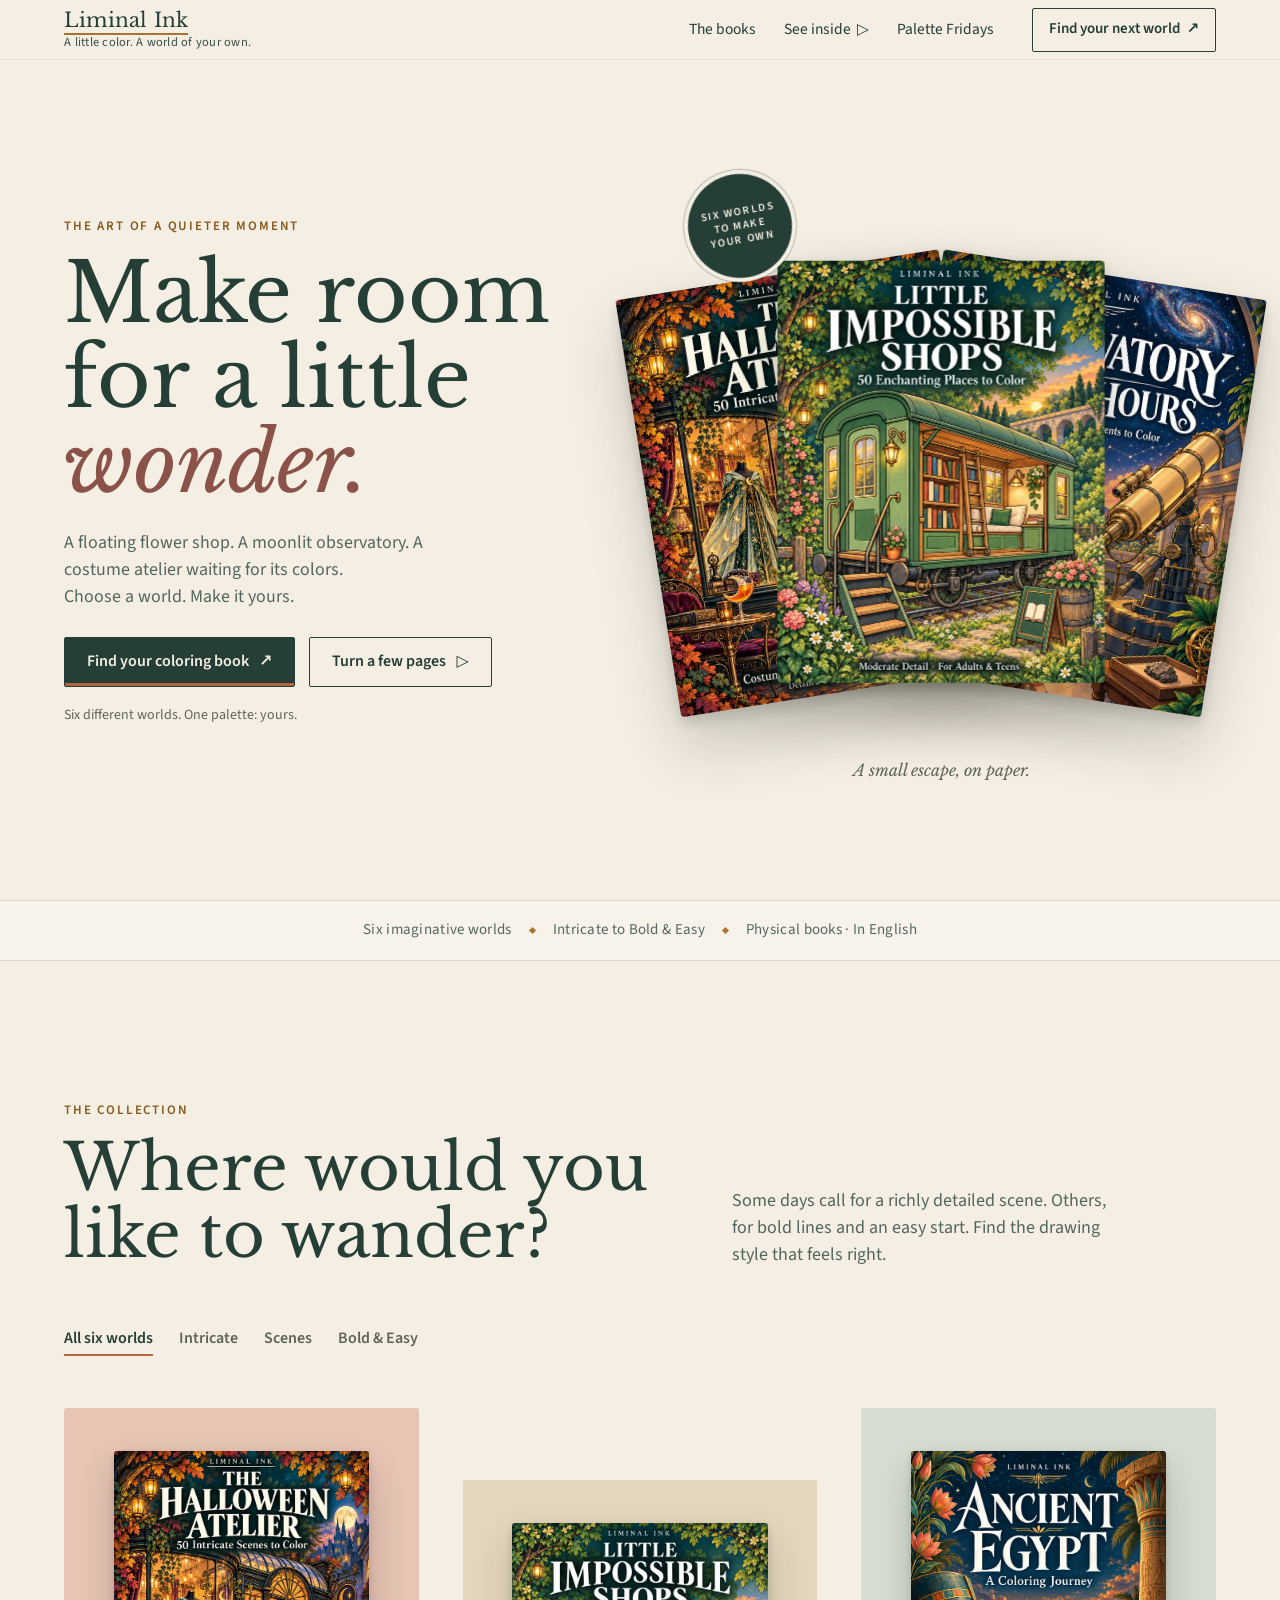
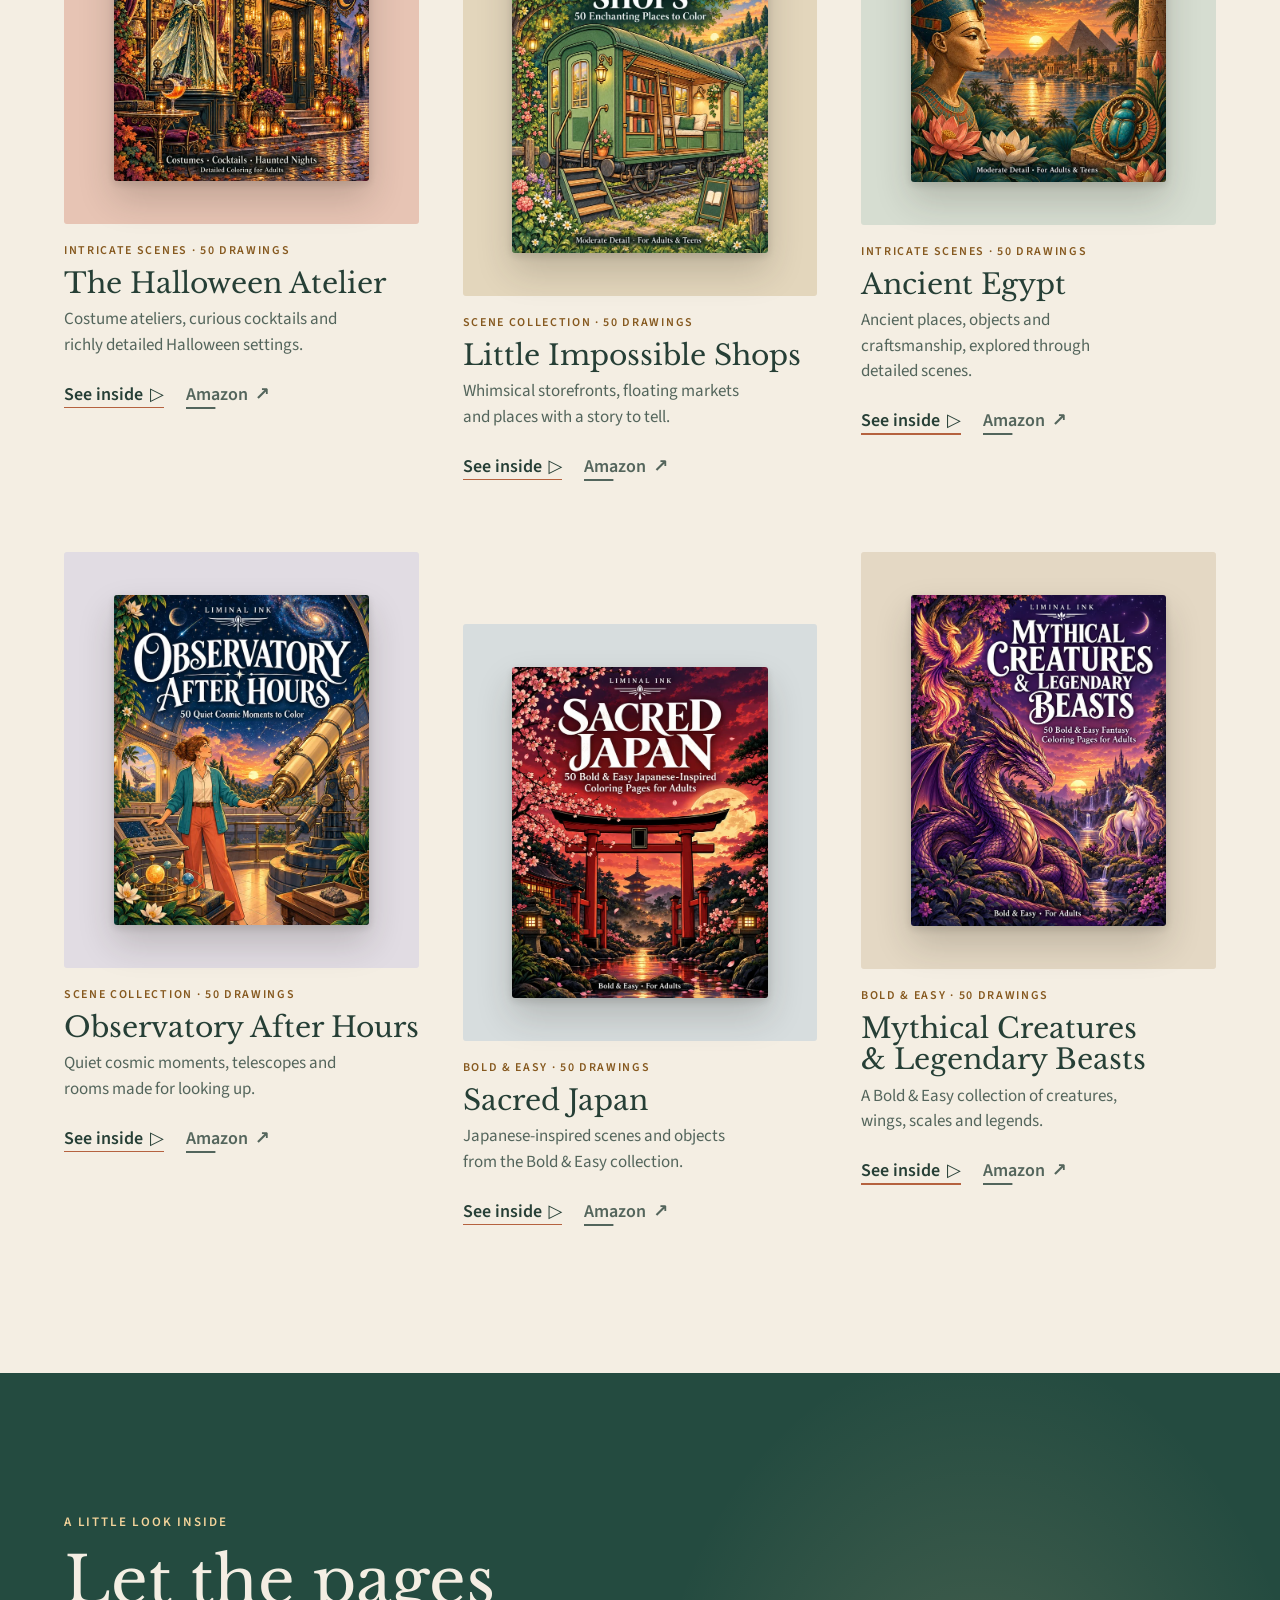
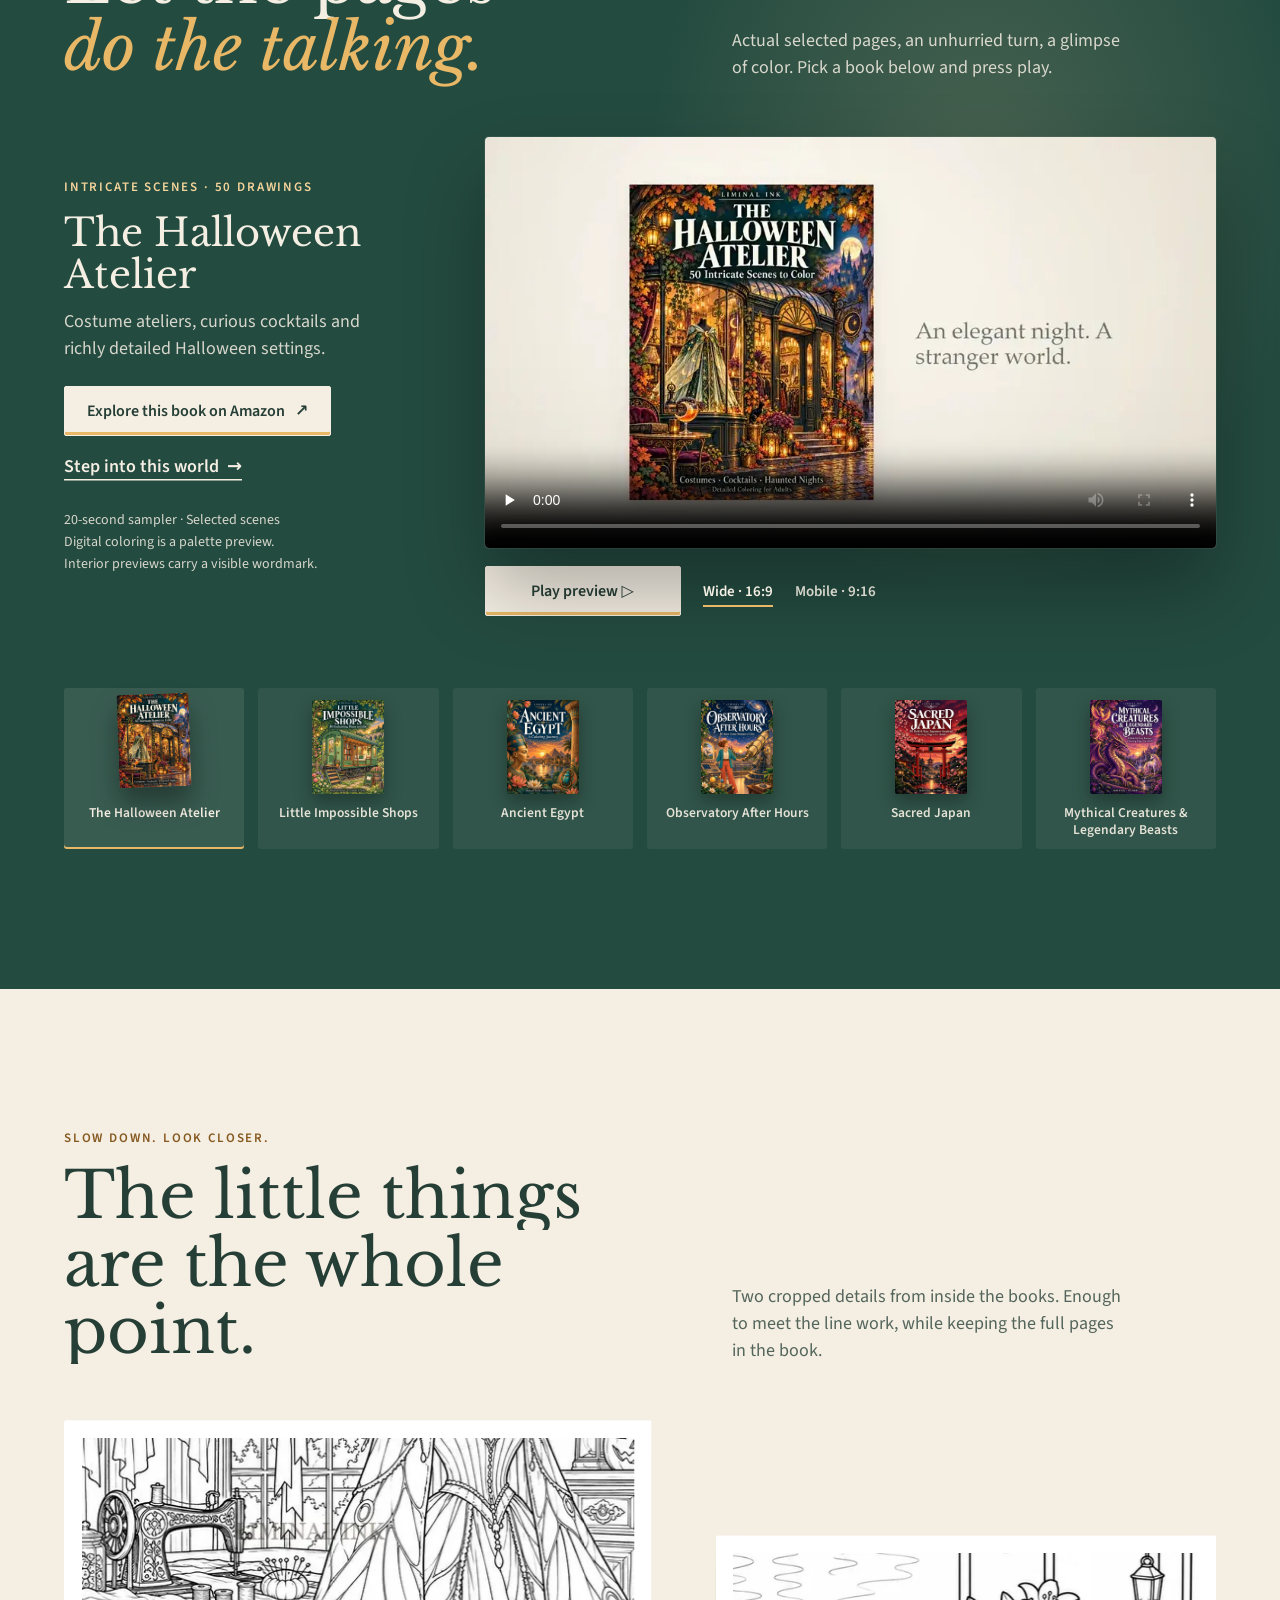
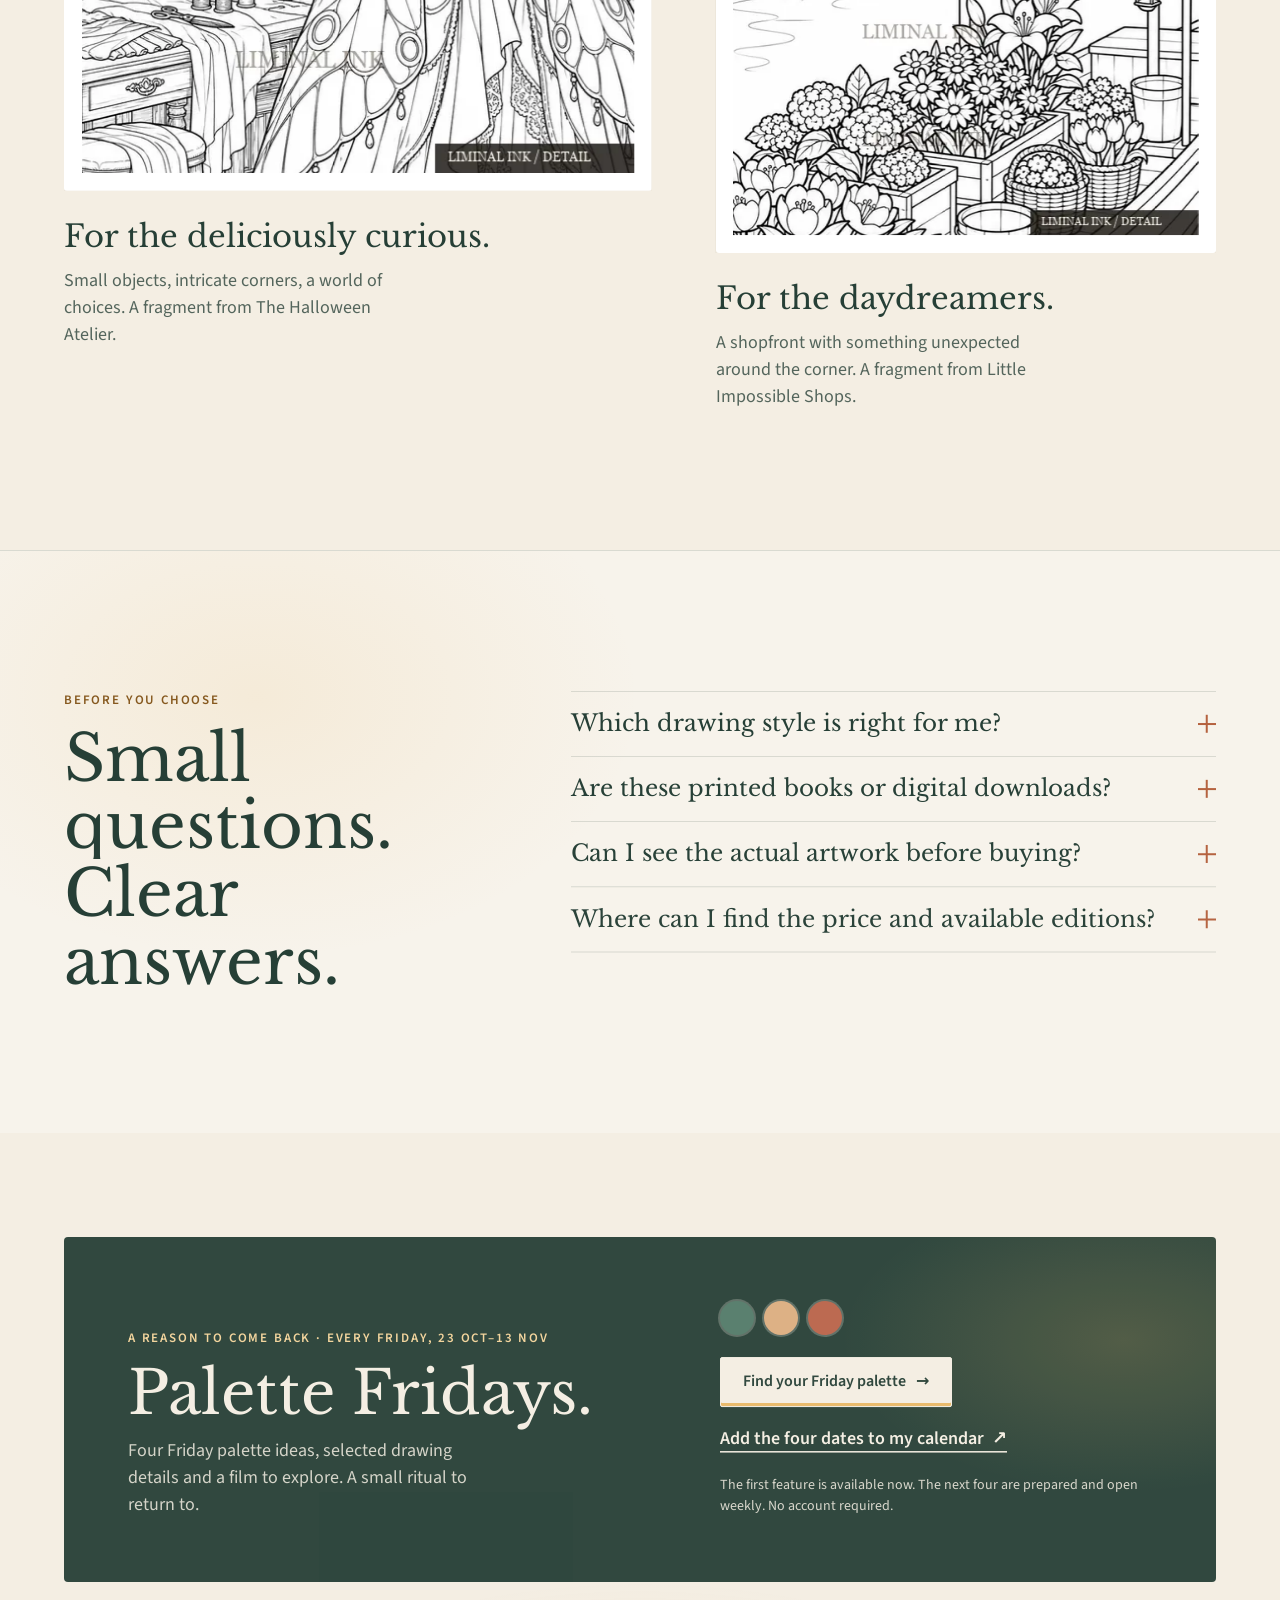
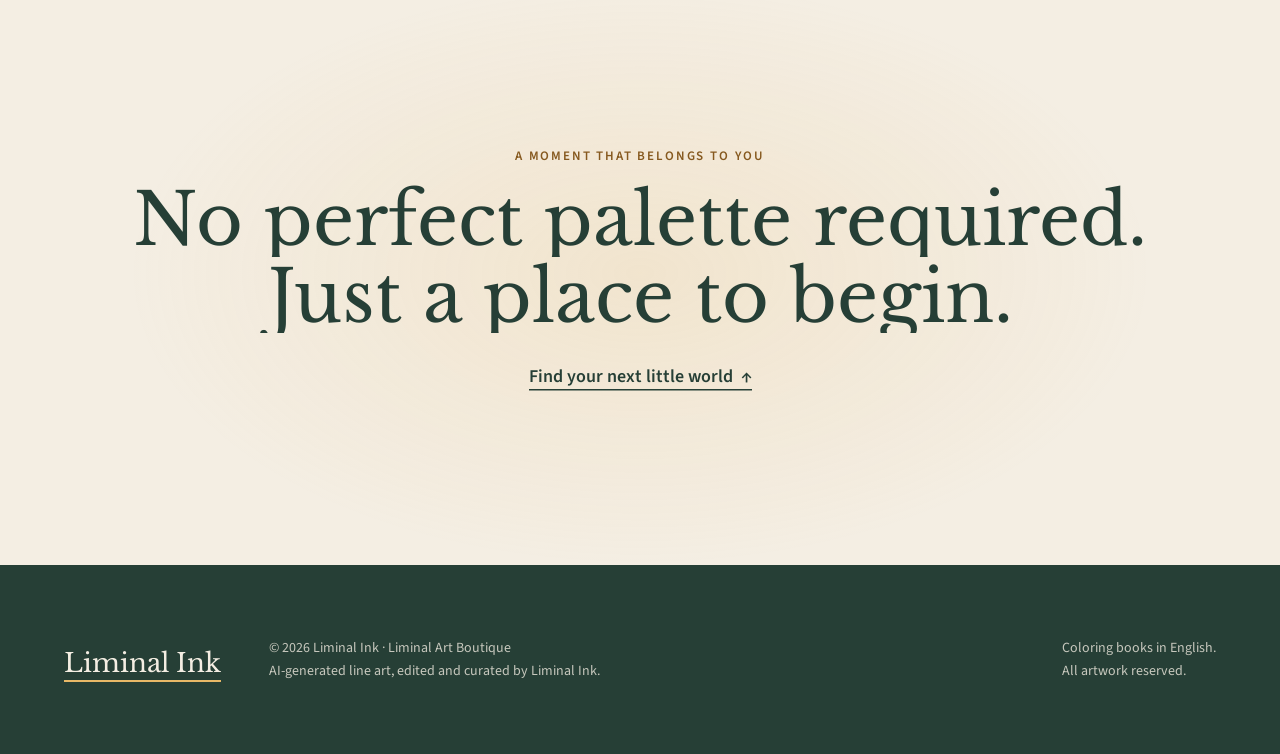
==== commit 6849860b: "Publish Liminal Ink motion site (Motion 2026): collection, book worlds, page-turn, color before you " ====
--- a/index.html
+++ b/index.html
@@ -1,4 +1,4 @@
-<!DOCTYPE html><html lang="en" data-world="liminal" data-plate="paper"><head><meta http-equiv="Content-Security-Policy" content="default-src 'self'; script-src 'self' 'sha256-0TLpeA8ycGn/SpeJORrvOEretN3fGrOyq8Wd6hAouoI=' 'sha256-PZ1a2qENzIAkbJ1SBV9/cCTbbs04M5Ki/HQVmu5ZyDc=' 'sha256-QTxR9awcI0fq8hLQ11VXd2xd0vZiYYtmCPxhGq3dEY8=' 'sha256-YqTLR1lfehmkJPgEYJTdwLNemocXlHCnqPmhZUBnOm4=' 'sha256-g+sd5nZrlUNdKwXebNC75Mh+u6dxzaI006Zu3uEdYN0=' 'sha256-tewOvYKFmhaXzghlCJZx+ixXpnJVD1TpZqEbj51exHo='; style-src 'self' 'unsafe-inline'; img-src 'self' data: blob:; media-src 'self' blob:; font-src 'self'; connect-src 'self' https://assets.mailerlite.com; worker-src 'self' blob:; manifest-src 'self'; object-src 'none'; base-uri 'self'; form-action 'self' https://assets.mailerlite.com"><meta name="referrer" content="strict-origin-when-cross-origin"><meta name="referrer" content="strict-origin-when-cross-origin"><meta charset="utf-8"><meta name="viewport" content="width=device-width, initial-scale=1, viewport-fit=cover"><title>Liminal Ink — A little color. A world of your own.</title><meta name="description" content="Choose a world to color. Six Liminal Ink coloring books, page-turn films, protected drawing details and clear collections for different levels of detail."><link rel="canonical" href="https://liminalartboutique.com/"><meta name="theme-color" content="#263f36"><meta property="og:type" content="website"><meta property="og:site_name" content="Liminal Ink"><meta property="og:title" content="Liminal Ink — A little color. A world of your own."><meta property="og:description" content="Choose a world to color. Six Liminal Ink coloring books, page-turn films, protected drawing details and clear collections for different levels of detail."><meta property="og:url" content="https://liminalartboutique.com/"><meta property="og:image" content="https://liminalartboutique.com/images/editorial-20261016/halloween.webp"><meta property="og:image:alt" content="The Halloween Atelier, front cover, by Liminal Ink."><meta property="og:locale" content="en_US"><meta name="twitter:card" content="summary"><meta name="twitter:title" content="Liminal Ink — A little color. A world of your own."><meta name="twitter:description" content="Choose a world to color. Six Liminal Ink coloring books, page-turn films, protected drawing details and clear collections for different levels of detail."><meta name="twitter:image" content="https://liminalartboutique.com/images/editorial-20261016/halloween.webp"><link rel="icon" href="/icon-32.png" sizes="32x32" type="image/png"><link rel="icon" href="/favicon.svg" type="image/svg+xml"><link rel="apple-touch-icon" href="/icon-apple-180.png"><link rel="preload" href="/fonts/baskerville-400.woff2" as="font" type="font/woff2" crossorigin><script>
+<!DOCTYPE html><html lang="en" data-world="liminal" data-plate="paper"><head><meta http-equiv="Content-Security-Policy" content="default-src 'self'; script-src 'self' 'sha256-0TLpeA8ycGn/SpeJORrvOEretN3fGrOyq8Wd6hAouoI=' 'sha256-QTxR9awcI0fq8hLQ11VXd2xd0vZiYYtmCPxhGq3dEY8=' 'sha256-YqTLR1lfehmkJPgEYJTdwLNemocXlHCnqPmhZUBnOm4=' 'sha256-ZPKOm0b8r0o4t9Vgq7p/GsRXXXKhFuejQhgu9c0NpgQ=' 'sha256-g+sd5nZrlUNdKwXebNC75Mh+u6dxzaI006Zu3uEdYN0=' 'sha256-tewOvYKFmhaXzghlCJZx+ixXpnJVD1TpZqEbj51exHo='; style-src 'self' 'unsafe-inline'; img-src 'self' data: blob:; media-src 'self' blob:; font-src 'self'; connect-src 'self' https://assets.mailerlite.com; worker-src 'self' blob:; manifest-src 'self'; object-src 'none'; base-uri 'self'; form-action 'self' https://assets.mailerlite.com"><meta name="referrer" content="strict-origin-when-cross-origin"><meta charset="utf-8"><meta name="viewport" content="width=device-width, initial-scale=1, viewport-fit=cover"><title>Liminal Ink — A little color. A world of your own.</title><meta name="description" content="Choose a world to color. Six Liminal Ink coloring books, page-turn films, protected drawing details and clear collections for different levels of detail."><link rel="canonical" href="https://liminalartboutique.com/"><meta name="theme-color" content="#263f36"><meta property="og:type" content="website"><meta property="og:site_name" content="Liminal Ink"><meta property="og:title" content="Liminal Ink — A little color. A world of your own."><meta property="og:description" content="Choose a world to color. Six Liminal Ink coloring books, page-turn films, protected drawing details and clear collections for different levels of detail."><meta property="og:url" content="https://liminalartboutique.com/"><meta property="og:image" content="https://liminalartboutique.com/images/editorial-20261016/halloween.webp"><meta property="og:image:alt" content="The Halloween Atelier, front cover, by Liminal Ink."><meta property="og:locale" content="en_US"><meta name="twitter:card" content="summary"><meta name="twitter:title" content="Liminal Ink — A little color. A world of your own."><meta name="twitter:description" content="Choose a world to color. Six Liminal Ink coloring books, page-turn films, protected drawing details and clear collections for different levels of detail."><meta name="twitter:image" content="https://liminalartboutique.com/images/editorial-20261016/halloween.webp"><link rel="icon" href="/icon-32.png" sizes="32x32" type="image/png"><link rel="icon" href="/favicon.svg" type="image/svg+xml"><link rel="apple-touch-icon" href="/icon-apple-180.png"><link rel="preload" href="/fonts/baskerville-400.woff2" as="font" type="font/woff2" crossorigin><script>
       (function () { var d = document.documentElement, q = location.search; d.classList.add('js');
         if (/[?&]freeze(=|&|$)/.test(q)) d.classList.add('freeze'); if (/[?&]floor(=|&|$)/.test(q)) d.classList.add('floor'); })();
-    </script><script type="application/ld+json">{"@context":"https://schema.org","@graph":[{"@type":"Organization","name":"Liminal Ink"},{"@type":"Book","name":"The Halloween Atelier: 50 Intricate Scenes to Color","author":{"@type":"Organization","name":"Liminal Ink"},"inLanguage":"en","bookFormat":"https://schema.org/Paperback","url":"https://www.amazon.com/dp/B0HMSD95YQ","description":"Costume ateliers, curious cocktails and richly detailed Halloween settings."},{"@type":"Book","name":"Little Impossible Shops: 50 Enchanting Places to Color","author":{"@type":"Organization","name":"Liminal Ink"},"inLanguage":"en","bookFormat":"https://schema.org/Paperback","url":"https://www.amazon.com/dp/B0HLZLWNFH","description":"Whimsical storefronts, floating markets and places with a story to tell."},{"@type":"Book","name":"Ancient Egypt: A Coloring Journey","author":{"@type":"Organization","name":"Liminal Ink"},"inLanguage":"en","bookFormat":"https://schema.org/Paperback","url":"https://www.amazon.com/dp/B0HMRK16YF","description":"Ancient places, objects and craftsmanship, explored through detailed scenes."},{"@type":"Book","name":"Observatory After Hours: 50 Quiet Cosmic Moments to Color","author":{"@type":"Organization","name":"Liminal Ink"},"inLanguage":"en","bookFormat":"https://schema.org/Paperback","url":"https://www.amazon.com/dp/B0H6WL6BK2","description":"Quiet cosmic moments, telescopes and rooms made for looking up."},{"@type":"Book","name":"Sacred Japan: 50 Bold & Easy Japanese-Inspired Coloring Pages for Adults","author":{"@type":"Organization","name":"Liminal Ink"},"inLanguage":"en","bookFormat":"https://schema.org/Paperback","url":"https://www.amazon.com/dp/B0H571ZMXL","description":"Japanese-inspired scenes and objects from the Bold & Easy collection."},{"@type":"Book","name":"Mythical Creatures & Legendary Beasts: 50 Bold & Easy Fantasy Coloring Pages for Adults","author":{"@type":"Organization","name":"Liminal Ink"},"inLanguage":"en","bookFormat":"https://schema.org/Paperback","url":"https://www.amazon.com/dp/B0H57CGC72","description":"A Bold & Easy collection of creatures, wings, scales and legends."}]}</script><link rel="stylesheet" href="/assets/Base.B4y2qLjW.css"><link rel="stylesheet" href="/assets/index.yWfKvZgb.css"></head><body><a class="skip" href="#main">Skip to content</a><header class="top" data-top><a class="mark" href="/" aria-label="Liminal Ink, home"><strong>Liminal Ink</strong><small>A little color. A world of your own.</small></a><button class="menu-btn" type="button" popovertarget="site-menu"><span>Menu</span><i aria-hidden="true"></i></button><div class="menu" id="site-menu" popover><nav aria-label="Main"><a href="/#books">The books</a><a href="/#watch">See inside <span aria-hidden="true">▷</span></a><a href="/friday.html">Palette Fridays</a></nav><a class="shop-link" href="/#books">Find your next world <span aria-hidden="true">↗</span></a></div></header><script type="module">var e=document.getElementById(`site-menu`);e?.addEventListener(`click`,t=>{t.target.closest(`a`)&&e.matches(`:popover-open`)&&e.hidePopover()});</script><main id="main" tabindex="-1"><section class="hero" aria-labelledby="hero-title" data-astro-cid-ge2uvauf><div class="bouquet" data-bouquet data-astro-cid-ge2uvauf><span class="seal" data-astro-cid-ge2uvauf>Six worlds<br data-astro-cid-ge2uvauf>to make<br data-astro-cid-ge2uvauf>your own</span><img class="c c1" src="/media/covers/halloween.webp" width="640" height="827" alt="The Halloween Atelier cover" fetchpriority="high" decoding="async" data-astro-cid-ge2uvauf><img class="c c3" src="/media/covers/observatory.webp" width="640" height="827" alt="Observatory After Hours cover" decoding="async" data-astro-cid-ge2uvauf><img class="c c2" src="/media/covers/shops.webp" width="640" height="827" alt="Little Impossible Shops cover" fetchpriority="high" decoding="async" data-astro-cid-ge2uvauf><span class="garden-caption" data-astro-cid-ge2uvauf>A small escape, on paper.</span></div><div class="hero-copy" data-astro-cid-ge2uvauf><p class="eyebrow h-in" style="--d: 0ms" data-astro-cid-ge2uvauf>The art of a quieter moment</p><h1 id="hero-title" data-astro-cid-ge2uvauf><span class="ln" data-astro-cid-ge2uvauf><span data-astro-cid-ge2uvauf>Make room</span></span> <span class="ln" data-astro-cid-ge2uvauf><span data-astro-cid-ge2uvauf>for a little</span></span> <span class="ln" data-astro-cid-ge2uvauf><span data-astro-cid-ge2uvauf><em data-astro-cid-ge2uvauf>wonder.</em></span></span></h1><p class="intro h-in" style="--d: 420ms" data-astro-cid-ge2uvauf>A floating flower shop. A moonlit observatory. A costume atelier waiting for its colors.<br data-astro-cid-ge2uvauf>Choose a world. Make it yours.</p><div class="buttons h-in" style="--d: 520ms" data-astro-cid-ge2uvauf><a class="button solid" href="#books" data-astro-cid-ge2uvauf>Find your coloring book <span aria-hidden="true" data-astro-cid-ge2uvauf>↗</span></a><a class="button" href="#watch" data-astro-cid-ge2uvauf>Turn a few pages <span aria-hidden="true" data-astro-cid-ge2uvauf>▷</span></a></div><p class="small h-in" style="--d: 600ms" data-astro-cid-ge2uvauf>Six different worlds. One palette: yours.</p></div></section><div class="value-strip" aria-label="About the collection" data-astro-cid-ogjphvub><span data-rise data-astro-cid-ogjphvub>Six imaginative worlds</span><span data-rise data-astro-cid-ogjphvub>Intricate to Bold &amp; Easy</span><span data-rise data-astro-cid-ogjphvub>Physical books · In English</span></div><section class="section collection" id="books" aria-labelledby="books-title" data-astro-cid-ogjphvub><div class="wrap" data-astro-cid-ogjphvub><div class="section-head" data-astro-cid-ogjphvub><div data-astro-cid-ogjphvub><p class="eyebrow" data-astro-cid-ogjphvub>The collection</p><h2 id="books-title" data-reveal data-astro-cid-ogjphvub>Where would you<br data-astro-cid-ogjphvub>like to wander?</h2></div><p data-rise data-astro-cid-ogjphvub>Some days call for a richly detailed scene. Others, for bold lines and an easy start. Find the drawing style that feels right.</p></div><div class="filters" role="group" aria-label="Filter by drawing style" data-needs-js data-astro-cid-ogjphvub><button type="button" aria-pressed="true" data-filter="all" data-astro-cid-ogjphvub>All six worlds</button><button type="button" aria-pressed="false" data-filter="intricate" data-astro-cid-ogjphvub>Intricate</button><button type="button" aria-pressed="false" data-filter="scene" data-astro-cid-ogjphvub>Scenes</button><button type="button" aria-pressed="false" data-filter="easy" data-astro-cid-ogjphvub>Bold &amp; Easy</button></div><span class="sr-only" id="filter-status" aria-live="polite" data-astro-cid-ogjphvub>6 books shown</span><div class="catalog" data-idle data-astro-cid-ogjphvub><article class="book" data-style="intricate" data-book="halloween" style="--tile:#e7c4b4" data-astro-cid-ogjphvub><a class="book-cover" href="/halloween/" aria-label="See inside The Halloween Atelier" tabindex="-1" data-astro-cid-ogjphvub><img src="/media/covers/halloween.webp" width="640" height="827" loading="lazy" decoding="async" alt="The Halloween Atelier — current front cover" style="view-transition-name: cover-halloween" data-astro-cid-ogjphvub></a><div class="book-text" data-astro-cid-ogjphvub><span class="eyebrow" data-astro-cid-ogjphvub>Intricate scenes · 50 drawings</span><h3 data-astro-cid-ogjphvub>The Halloween Atelier</h3><p data-astro-cid-ogjphvub>Costume ateliers, curious cocktails and richly detailed Halloween settings.</p><div class="card-actions" data-astro-cid-ogjphvub><a class="see" href="/halloween/" aria-label="See inside The Halloween Atelier" data-astro-cid-ogjphvub>See inside <span aria-hidden="true" data-astro-cid-ogjphvub>▷</span></a><a class="buy" href="https://www.amazon.com/dp/B0HMSD95YQ" aria-label="The Halloween Atelier on Amazon" data-astro-cid-ogjphvub>Amazon <span aria-hidden="true" data-astro-cid-ogjphvub>↗</span></a></div></div></article><article class="book" data-style="scene" data-book="shops" style="--tile:#e3d6bc" data-astro-cid-ogjphvub><a class="book-cover" href="/shops/" aria-label="See inside Little Impossible Shops" tabindex="-1" data-astro-cid-ogjphvub><img src="/media/covers/shops.webp" width="640" height="827" loading="lazy" decoding="async" alt="Little Impossible Shops — current front cover" style="view-transition-name: cover-shops" data-astro-cid-ogjphvub></a><div class="book-text" data-astro-cid-ogjphvub><span class="eyebrow" data-astro-cid-ogjphvub>Scene collection · 50 drawings</span><h3 data-astro-cid-ogjphvub>Little Impossible Shops</h3><p data-astro-cid-ogjphvub>Whimsical storefronts, floating markets and places with a story to tell.</p><div class="card-actions" data-astro-cid-ogjphvub><a class="see" href="/shops/" aria-label="See inside Little Impossible Shops" data-astro-cid-ogjphvub>See inside <span aria-hidden="true" data-astro-cid-ogjphvub>▷</span></a><a class="buy" href="https://www.amazon.com/dp/B0HLZLWNFH" aria-label="Little Impossible Shops on Amazon" data-astro-cid-ogjphvub>Amazon <span aria-hidden="true" data-astro-cid-ogjphvub>↗</span></a></div></div></article><article class="book" data-style="intricate" data-book="egypt" style="--tile:#d6ddd1" data-astro-cid-ogjphvub><a class="book-cover" href="#watch" aria-label="Watch selected pages from Ancient Egypt" data-choose-film="egypt" data-play tabindex="-1" data-astro-cid-ogjphvub><img src="/media/covers/egypt.webp" width="640" height="827" loading="lazy" decoding="async" alt="Ancient Egypt — current front cover" style="view-transition-name: cover-egypt" data-astro-cid-ogjphvub></a><div class="book-text" data-astro-cid-ogjphvub><span class="eyebrow" data-astro-cid-ogjphvub>Intricate scenes · 50 drawings</span><h3 data-astro-cid-ogjphvub>Ancient Egypt</h3><p data-astro-cid-ogjphvub>Ancient places, objects and craftsmanship, explored through detailed scenes.</p><div class="card-actions" data-astro-cid-ogjphvub><a class="see" href="#watch" aria-label="Watch selected pages from Ancient Egypt" data-choose-film="egypt" data-play data-astro-cid-ogjphvub>See inside <span aria-hidden="true" data-astro-cid-ogjphvub>▷</span></a><a class="buy" href="https://www.amazon.com/dp/B0HMRK16YF" aria-label="Ancient Egypt on Amazon" data-astro-cid-ogjphvub>Amazon <span aria-hidden="true" data-astro-cid-ogjphvub>↗</span></a></div></div></article><article class="book" data-style="scene" data-book="observatory" style="--tile:#e1dce3" data-astro-cid-ogjphvub><a class="book-cover" href="/observatory/" aria-label="See inside Observatory After Hours" tabindex="-1" data-astro-cid-ogjphvub><img src="/media/covers/observatory.webp" width="640" height="827" loading="lazy" decoding="async" alt="Observatory After Hours — current front cover" style="view-transition-name: cover-observatory" data-astro-cid-ogjphvub></a><div class="book-text" data-astro-cid-ogjphvub><span class="eyebrow" data-astro-cid-ogjphvub>Scene collection · 50 drawings</span><h3 data-astro-cid-ogjphvub>Observatory After Hours</h3><p data-astro-cid-ogjphvub>Quiet cosmic moments, telescopes and rooms made for looking up.</p><div class="card-actions" data-astro-cid-ogjphvub><a class="see" href="/observatory/" aria-label="See inside Observatory After Hours" data-astro-cid-ogjphvub>See inside <span aria-hidden="true" data-astro-cid-ogjphvub>▷</span></a><a class="buy" href="https://www.amazon.com/dp/B0H6WL6BK2" aria-label="Observatory After Hours on Amazon" data-astro-cid-ogjphvub>Amazon <span aria-hidden="true" data-astro-cid-ogjphvub>↗</span></a></div></div></article><article class="book" data-style="easy" data-book="sacred-japan" style="--tile:#d7ddde" data-astro-cid-ogjphvub><a class="book-cover" href="/sacred-japan/" aria-label="See inside Sacred Japan" tabindex="-1" data-astro-cid-ogjphvub><img src="/media/covers/sacred-japan.webp" width="640" height="827" loading="lazy" decoding="async" alt="Sacred Japan — current front cover" style="view-transition-name: cover-sacred-japan" data-astro-cid-ogjphvub></a><div class="book-text" data-astro-cid-ogjphvub><span class="eyebrow" data-astro-cid-ogjphvub>Bold &amp; Easy · 50 drawings</span><h3 data-astro-cid-ogjphvub>Sacred Japan</h3><p data-astro-cid-ogjphvub>Japanese-inspired scenes and objects from the Bold &amp; Easy collection.</p><div class="card-actions" data-astro-cid-ogjphvub><a class="see" href="/sacred-japan/" aria-label="See inside Sacred Japan" data-astro-cid-ogjphvub>See inside <span aria-hidden="true" data-astro-cid-ogjphvub>▷</span></a><a class="buy" href="https://www.amazon.com/dp/B0H571ZMXL" aria-label="Sacred Japan on Amazon" data-astro-cid-ogjphvub>Amazon <span aria-hidden="true" data-astro-cid-ogjphvub>↗</span></a></div></div></article><article class="book" data-style="easy" data-book="mythical-creatures" style="--tile:#e4d8c4" data-astro-cid-ogjphvub><a class="book-cover" href="/mythical/" aria-label="See inside Mythical Creatures &amp; Legendary Beasts" tabindex="-1" data-astro-cid-ogjphvub><img src="/media/covers/mythical-creatures.webp" width="640" height="827" loading="lazy" decoding="async" alt="Mythical Creatures &amp; Legendary Beasts — current front cover" style="view-transition-name: cover-mythical" data-astro-cid-ogjphvub></a><div class="book-text" data-astro-cid-ogjphvub><span class="eyebrow" data-astro-cid-ogjphvub>Bold &amp; Easy · 50 drawings</span><h3 data-astro-cid-ogjphvub>Mythical Creatures &amp; Legendary Beasts</h3><p data-astro-cid-ogjphvub>A Bold &amp; Easy collection of creatures, wings, scales and legends.</p><div class="card-actions" data-astro-cid-ogjphvub><a class="see" href="/mythical/" aria-label="See inside Mythical Creatures &amp; Legendary Beasts" data-astro-cid-ogjphvub>See inside <span aria-hidden="true" data-astro-cid-ogjphvub>▷</span></a><a class="buy" href="https://www.amazon.com/dp/B0H57CGC72" aria-label="Mythical Creatures &amp; Legendary Beasts on Amazon" data-astro-cid-ogjphvub>Amazon <span aria-hidden="true" data-astro-cid-ogjphvub>↗</span></a></div></div></article></div></div></section><script type="module" src="/assets/Collection.astro_astro_type_script_index_0_lang.DjfA1dLV.js"></script><section class="section cinema" id="watch" data-ground="dark" data-ground-color="#244b40" style="--cinema:#244b40" aria-labelledby="watch-title" data-astro-cid-xhmjqd5u><div class="glow" aria-hidden="true" data-idle data-astro-cid-xhmjqd5u></div><div class="wrap" data-astro-cid-xhmjqd5u><div class="section-head" data-astro-cid-xhmjqd5u><div data-astro-cid-xhmjqd5u><p class="eyebrow" data-astro-cid-xhmjqd5u>A little look inside</p><h2 id="watch-title" data-reveal data-astro-cid-xhmjqd5u>Let the pages<br data-astro-cid-xhmjqd5u><em data-astro-cid-xhmjqd5u>do the talking.</em></h2></div><p data-rise data-astro-cid-xhmjqd5u>Actual selected pages, an unhurried turn, a glimpse of color. Pick a book below and press play.</p></div><div class="film-grid" data-astro-cid-xhmjqd5u><div class="film-copy" data-film-copy data-astro-cid-xhmjqd5u><p class="eyebrow" id="film-style" data-astro-cid-xhmjqd5u>Intricate scenes · 50 drawings</p><h3 id="film-title" data-astro-cid-xhmjqd5u>The Halloween Atelier</h3><p id="film-description" data-astro-cid-xhmjqd5u>Costume ateliers, curious cocktails and richly detailed Halloween settings.</p><div class="film-actions" data-astro-cid-xhmjqd5u><a class="button solid" href="https://www.amazon.com/dp/B0HMSD95YQ" id="film-buy" data-astro-cid-xhmjqd5u>Explore this book on Amazon <span aria-hidden="true" data-astro-cid-xhmjqd5u>↗</span></a><a class="textlink" href="/halloween/" id="film-world" data-astro-cid-xhmjqd5u>Step into this world <span aria-hidden="true" data-astro-cid-xhmjqd5u>→</span></a></div><p class="small" data-astro-cid-xhmjqd5u>20-second sampler · Selected scenes<br data-astro-cid-xhmjqd5u>Digital coloring is a palette preview.<br data-astro-cid-xhmjqd5u>Interior previews carry a visible wordmark.</p></div><div class="film-col" data-astro-cid-xhmjqd5u><div class="film-stage" data-stage data-astro-cid-xhmjqd5u><video id="book-film" class="film" controls playsinline preload="none" width="960" height="540" poster="/media/posters/halloween-poster.webp" aria-label="The Halloween Atelier — selected pages film" data-astro-cid-xhmjqd5u><source src="/media/films/halloween-landscape.mp4" type="video/mp4" data-astro-cid-xhmjqd5u><p data-astro-cid-xhmjqd5u>Your browser cannot play this preview.</p></video></div><div class="format-switch" role="group" aria-label="Preview format" data-needs-js data-astro-cid-xhmjqd5u><button class="button solid" id="play-preview" type="button" data-astro-cid-xhmjqd5u>Play preview ▷</button><button class="fmt" type="button" aria-pressed="true" data-format="landscape" data-astro-cid-xhmjqd5u>Wide · 16:9</button><button class="fmt" type="button" aria-pressed="false" data-format="portrait" data-astro-cid-xhmjqd5u>Mobile · 9:16</button></div></div></div><div class="film-choices" role="group" aria-label="Choose a book preview" data-needs-js data-astro-cid-xhmjqd5u><button type="button" aria-pressed="true" data-choose-film="halloween" aria-label="Choose film: The Halloween Atelier" style="--tile:#e7c4b4" data-astro-cid-xhmjqd5u><img src="/media/covers/halloween.webp" width="90" height="116" loading="lazy" decoding="async" alt="" data-astro-cid-xhmjqd5u><span data-astro-cid-xhmjqd5u>The Halloween Atelier</span></button><button type="button" aria-pressed="false" data-choose-film="shops" aria-label="Choose film: Little Impossible Shops" style="--tile:#e3d6bc" data-astro-cid-xhmjqd5u><img src="/media/covers/shops.webp" width="90" height="116" loading="lazy" decoding="async" alt="" data-astro-cid-xhmjqd5u><span data-astro-cid-xhmjqd5u>Little Impossible Shops</span></button><button type="button" aria-pressed="false" data-choose-film="egypt" aria-label="Choose film: Ancient Egypt" style="--tile:#d6ddd1" data-astro-cid-xhmjqd5u><img src="/media/covers/egypt.webp" width="90" height="116" loading="lazy" decoding="async" alt="" data-astro-cid-xhmjqd5u><span data-astro-cid-xhmjqd5u>Ancient Egypt</span></button><button type="button" aria-pressed="false" data-choose-film="observatory" aria-label="Choose film: Observatory After Hours" style="--tile:#e1dce3" data-astro-cid-xhmjqd5u><img src="/media/covers/observatory.webp" width="90" height="116" loading="lazy" decoding="async" alt="" data-astro-cid-xhmjqd5u><span data-astro-cid-xhmjqd5u>Observatory After Hours</span></button><button type="button" aria-pressed="false" data-choose-film="sacred-japan" aria-label="Choose film: Sacred Japan" style="--tile:#d7ddde" data-astro-cid-xhmjqd5u><img src="/media/covers/sacred-japan.webp" width="90" height="116" loading="lazy" decoding="async" alt="" data-astro-cid-xhmjqd5u><span data-astro-cid-xhmjqd5u>Sacred Japan</span></button><button type="button" aria-pressed="false" data-choose-film="mythical-creatures" aria-label="Choose film: Mythical Creatures &amp; Legendary Beasts" style="--tile:#e4d8c4" data-astro-cid-xhmjqd5u><img src="/media/covers/mythical-creatures.webp" width="90" height="116" loading="lazy" decoding="async" alt="" data-astro-cid-xhmjqd5u><span data-astro-cid-xhmjqd5u>Mythical Creatures &amp; Legendary Beasts</span></button></div><noscript><p class="small noscript-films" data-astro-cid-xhmjqd5u>Open a film directly:<a href="/media/films/halloween-landscape.mp4" data-astro-cid-xhmjqd5u>The Halloween Atelier</a> · <a href="/media/films/shops-landscape.mp4" data-astro-cid-xhmjqd5u>Little Impossible Shops</a> · <a href="/media/films/egypt-landscape.mp4" data-astro-cid-xhmjqd5u>Ancient Egypt</a> · <a href="/media/films/observatory-landscape.mp4" data-astro-cid-xhmjqd5u>Observatory After Hours</a> · <a href="/media/films/sacred-japan-landscape.mp4" data-astro-cid-xhmjqd5u>Sacred Japan</a> · <a href="/media/films/mythical-creatures-landscape.mp4" data-astro-cid-xhmjqd5u>Mythical Creatures &amp; Legendary Beasts</a></p></noscript><p class="sr-only" id="film-status" aria-live="polite" data-astro-cid-xhmjqd5u></p></div></section><script id="film-data" type="application/json">{"halloween":{"title":"The Halloween Atelier","description":"Costume ateliers, curious cocktails and richly detailed Halloween settings.","url":"https://www.amazon.com/dp/B0HMSD95YQ","style":"Intricate scenes","color":"#244b40","world":"/halloween/"},"shops":{"title":"Little Impossible Shops","description":"Whimsical storefronts, floating markets and places with a story to tell.","url":"https://www.amazon.com/dp/B0HLZLWNFH","style":"Scene collection","color":"#385c60","world":"/shops/"},"egypt":{"title":"Ancient Egypt","description":"Ancient places, objects and craftsmanship, explored through detailed scenes.","url":"https://www.amazon.com/dp/B0HMRK16YF","style":"Intricate scenes","color":"#68543b","world":null},"observatory":{"title":"Observatory After Hours","description":"Quiet cosmic moments, telescopes and rooms made for looking up.","url":"https://www.amazon.com/dp/B0H6WL6BK2","style":"Scene collection","color":"#283e55","world":"/observatory/"},"sacred-japan":{"title":"Sacred Japan","description":"Japanese-inspired scenes and objects from the Bold & Easy collection.","url":"https://www.amazon.com/dp/B0H571ZMXL","style":"Bold & Easy","color":"#64544c","world":"/sacred-japan/"},"mythical-creatures":{"title":"Mythical Creatures & Legendary Beasts","description":"A Bold & Easy collection of creatures, wings, scales and legends.","url":"https://www.amazon.com/dp/B0H57CGC72","style":"Bold & Easy","color":"#4b5267","world":"/mythical/"}}</script><script type="module">var e=JSON.parse(document.getElementById(`film-data`).textContent||`{}`),t=document.getElementById(`watch`),n=document.getElementById(`book-film`),r=t.querySelector(`[data-stage]`),i=document.getElementById(`play-preview`),a=e=>document.getElementById(e),o=()=>matchMedia(`(prefers-reduced-motion: reduce)`).matches,s=`halloween`,c=innerWidth/innerHeight<.9?`portrait`:`landscape`,l=e=>`/media/films/${e}-${c}.mp4`,u=e=>c===`portrait`?`/media/posters/${e}-portrait-poster.webp`:`/media/posters/${e}-poster.webp`;function d(){i.textContent=n.paused?`Play preview ▷`:`Pause preview Ⅱ`}i.addEventListener(`click`,()=>{n.paused?n.play().catch(()=>{i.textContent=`Use the video controls to play`}):n.pause()}),[`loadedmetadata`,`timeupdate`,`pause`,`play`,`error`,`ended`].forEach(e=>n.addEventListener(e,()=>{n.dataset.playbackTime=n.currentTime.toFixed(1),n.dataset.duration=String(n.duration),n.dataset.state=n.error?`error`:n.paused?`paused`:`playing`,d()}));function f(){r.classList.toggle(`vertical`,c===`portrait`),n.classList.toggle(`vertical`,c===`portrait`),n.width=c===`portrait`?480:960,n.height=c===`portrait`?854:540,document.querySelectorAll(`[data-format]`).forEach(e=>e.setAttribute(`aria-pressed`,String(e.dataset.format===c)))}function p(r,c={}){let d=e[r];if(!d)return;let f=r!==s;s=r,n.pause(),n.src=l(r),n.poster=u(r),n.setAttribute(`aria-label`,`${d.title} — selected pages film`),n.load(),a(`film-title`).textContent=d.title,a(`film-description`).textContent=d.description,a(`film-style`).textContent=`${d.style} · 50 drawings`,a(`film-buy`).href=d.url;let p=a(`film-world`);p.hidden=!d.world,d.world&&(p.href=d.world),t.style.setProperty(`--cinema`,d.color),t.dataset.groundColor=d.color,dispatchEvent(new Event(`ground:refresh`)),document.querySelectorAll(`.film-choices [data-choose-film]`).forEach(e=>e.setAttribute(`aria-pressed`,String(e.dataset.chooseFilm===r))),c.quiet||(a(`film-status`).textContent=`Now showing: ${d.title}`),t.dispatchEvent(new CustomEvent(`film:change`,{detail:{id:r,changed:f}})),c.scroll&&t.scrollIntoView({behavior:o()?`instant`:`smooth`,block:`start`}),c.autoplay&&n.play().catch(()=>{i.textContent=`Use the video controls to play`})}document.querySelectorAll(`[data-choose-film]`).forEach(e=>e.addEventListener(`click`,t=>{t.preventDefault(),p(e.dataset.chooseFilm,{scroll:e.closest(`#watch`)===null,autoplay:e.hasAttribute(`data-play`)})})),document.querySelectorAll(`[data-format]`).forEach(e=>e.addEventListener(`click`,()=>{let t=e.dataset.format;t!==c&&(c=t,f(),p(s,{quiet:!0}))})),new IntersectionObserver(([e])=>{!e.isIntersecting&&!n.paused&&n.pause()},{threshold:0}).observe(n),c===`portrait`&&(f(),p(s,{quiet:!0}));</script><section class="section closer" id="details" aria-labelledby="details-title" data-astro-cid-cwmeahdg><div class="wrap" data-astro-cid-cwmeahdg><div class="section-head" data-astro-cid-cwmeahdg><div data-astro-cid-cwmeahdg><p class="eyebrow" data-astro-cid-cwmeahdg>Slow down. Look closer.</p><h2 id="details-title" data-reveal data-astro-cid-cwmeahdg>The little things<br data-astro-cid-cwmeahdg>are the whole point.</h2></div><p data-rise data-astro-cid-cwmeahdg>Two cropped details from inside the books. Enough to meet the line work, while keeping the full pages in the book.</p></div><div class="details-grid" data-idle data-astro-cid-cwmeahdg><article data-astro-cid-cwmeahdg><div class="frame" data-unveil data-astro-cid-cwmeahdg><img class="detail-image" src="/images/editorial-20261016/halloween-detail.webp" width="560" height="340" loading="lazy" decoding="async" alt="Cropped and watermarked intricate Halloween drawing detail" data-astro-cid-cwmeahdg></div><h3 data-astro-cid-cwmeahdg>For the deliciously curious.</h3><p data-astro-cid-cwmeahdg>Small objects, intricate corners, a world of choices. A fragment from The Halloween Atelier.</p></article><article data-astro-cid-cwmeahdg><div class="frame" data-unveil data-astro-cid-cwmeahdg><img class="detail-image" src="/images/editorial-20261016/shops-detail.webp" width="560" height="340" loading="lazy" decoding="async" alt="Cropped and watermarked Little Impossible Shops line-art detail" data-astro-cid-cwmeahdg></div><h3 data-astro-cid-cwmeahdg>For the daydreamers.</h3><p data-astro-cid-cwmeahdg>A shopfront with something unexpected around the corner. A fragment from Little Impossible Shops.</p></article></div></div></section><section class="section faq" id="questions" aria-labelledby="faq-title" data-idle data-astro-cid-hemr5th4><div class="wrap faq-in" data-astro-cid-hemr5th4><div class="faq-head" data-astro-cid-hemr5th4><p class="eyebrow" data-astro-cid-hemr5th4>Before you choose</p><h2 id="faq-title" data-reveal data-astro-cid-hemr5th4>Small questions.<br data-astro-cid-hemr5th4>Clear answers.</h2></div><div class="faq-list" data-astro-cid-hemr5th4><details data-rise data-astro-cid-hemr5th4><summary data-astro-cid-hemr5th4><span data-astro-cid-hemr5th4>Which drawing style is right for me?</span><i aria-hidden="true" data-astro-cid-hemr5th4></i></summary><p data-astro-cid-hemr5th4>Intricate scenes contain smaller details for a longer session. Scene collections focus on places and stories. Bold &amp; Easy offers simpler shapes and bolder outlines. Use the filters and films to compare.</p></details><details data-rise data-astro-cid-hemr5th4><summary data-astro-cid-hemr5th4><span data-astro-cid-hemr5th4>Are these printed books or digital downloads?</span><i aria-hidden="true" data-astro-cid-hemr5th4></i></summary><p data-astro-cid-hemr5th4>These are physical paperbacks, sold on Amazon. This site offers selected previews, not downloadable coloring interiors.</p></details><details data-rise data-astro-cid-hemr5th4><summary data-astro-cid-hemr5th4><span data-astro-cid-hemr5th4>Can I see the actual artwork before buying?</span><i aria-hidden="true" data-astro-cid-hemr5th4></i></summary><p data-astro-cid-hemr5th4>Yes. Choose a book in the film player to see selected real pages. The two details below the player are cropped and visibly watermarked. Digital colors in a film are a palette preview.</p></details><details data-rise data-astro-cid-hemr5th4><summary data-astro-cid-hemr5th4><span data-astro-cid-hemr5th4>Where can I find the price and available editions?</span><i aria-hidden="true" data-astro-cid-hemr5th4></i></summary><p data-astro-cid-hemr5th4>Use the Amazon link for the book you like. Current prices, delivery and availability depend on your marketplace.</p></details></div></div></section><section class="wrap return" aria-labelledby="fridays-title" data-astro-cid-2y5dzvxi><div class="return-card on-dark" data-rise data-astro-cid-2y5dzvxi><div data-astro-cid-2y5dzvxi><p class="eyebrow" data-astro-cid-2y5dzvxi>A reason to come back · Every Friday, 23 Oct–13 Nov</p><h2 id="fridays-title" data-astro-cid-2y5dzvxi>Palette Fridays.</h2><p data-astro-cid-2y5dzvxi>Four Friday palette ideas, selected drawing details and a film to explore. A small ritual to return to.</p></div><div data-astro-cid-2y5dzvxi><div class="swatch-row" aria-hidden="true" data-astro-cid-2y5dzvxi><i style="--c:#527a69" data-astro-cid-2y5dzvxi></i><i style="--c:#dcad80" data-astro-cid-2y5dzvxi></i><i style="--c:#b96349" data-astro-cid-2y5dzvxi></i></div><div class="return-actions" data-astro-cid-2y5dzvxi><a class="button solid" href="/friday.html" data-astro-cid-2y5dzvxi>Find your Friday palette <span aria-hidden="true" data-astro-cid-2y5dzvxi>→</span></a><a class="textlink" download href="/fridays.ics" data-astro-cid-2y5dzvxi>Add the four dates to my calendar <span aria-hidden="true" data-astro-cid-2y5dzvxi>↗</span></a></div><p class="small" data-astro-cid-2y5dzvxi>The first feature is available now. The next four are prepared and open weekly. No account required.</p></div></div></section><section class="end-note" aria-labelledby="end-title" data-idle data-astro-cid-2y5dzvxi><p class="eyebrow" data-astro-cid-2y5dzvxi>A moment that belongs to you</p><h2 id="end-title" data-reveal data-astro-cid-2y5dzvxi>No perfect palette required.<br data-astro-cid-2y5dzvxi>Just a place to begin.</h2><a class="textlink" href="#books" data-astro-cid-2y5dzvxi>Find your next little world <span aria-hidden="true" data-astro-cid-2y5dzvxi>↑</span></a></section><script type="module" src="/assets/Motion.astro_astro_type_script_index_0_lang.DzEzoZqa.js"></script></main><footer class="foot" data-ground="dark"><div class="foot-in"><span class="foot-brand">Liminal Ink</span><span>© 2026 Liminal Ink · Liminal Art Boutique<br>AI-generated line art, edited and curated by Liminal Ink.</span><span>Coloring books in English.<br>All artwork reserved.</span></div></footer><script type="module">var e=`liminal-palettes`,t=document.querySelector(`[data-nl]`),n=()=>{try{return JSON.parse(localStorage.getItem(e)||`{}`)}catch{return{}}},r=t=>{try{localStorage.setItem(e,JSON.stringify({...n(),...t}))}catch{}},i=location.pathname,a=n(),o=a.subscribed||a.dismissed&&Date.now()-a.dismissed<12096e5;if(t&&!/(friday|privacy)\.html$/.test(i)&&!o){t.querySelector(`[data-nl-source]`).value=`popup-${i.replace(/\.html$/,``).replace(/\//g,``)||`home`}`;let e=performance.now(),n=!1,a=!1,o=0,s=e=>{n||(n=!0,t.hidden=!1,t.classList.add(`in`),t.dataset.why=e)};document.addEventListener(`pointerdown`,e=>{e.target.closest?.(`[data-scene="colour"] canvas`)&&(o++,o>=3&&setTimeout(()=>s(`colored`),1500))}),document.addEventListener(`click`,e=>{e.target.closest?.(`[data-act="save"]`)&&setTimeout(()=>s(`saved`),1200)}),addEventListener(`scroll`,()=>{(scrollY+innerHeight)/document.documentElement.scrollHeight>.55&&(a=!0),a&&performance.now()-e>25e3&&s(`read`)},{passive:!0}),matchMedia(`(pointer: fine)`).matches&&document.documentElement.addEventListener(`mouseleave`,t=>{t.clientY<=0&&performance.now()-e>12e3&&s(`leave`)});let c=()=>{t.hidden=!0,r({dismissed:Date.now()})};t.querySelector(`[data-nl-close]`).addEventListener(`click`,c),addEventListener(`keydown`,e=>{e.key===`Escape`&&!t.hidden&&c()});let l=t.querySelector(`[data-nl-form]`),u=l.querySelector(`.nl-status`),d=!1;l.addEventListener(`submit`,async e=>{if(!d){e.preventDefault(),u.textContent=`Sending…`;try{let e=await fetch(l.action,{method:`POST`,body:new URLSearchParams(new FormData(l))}),t=await e.json().catch(()=>({}));if(!e.ok||t.success===!1)throw Error(`not accepted`);u.textContent=`Almost there: check your inbox and confirm. You are not subscribed until you do.`,l.querySelector(`.nl-send`).disabled=!0,r({subscribed:Date.now()})}catch{d=!0,u.textContent=`Opening the confirmation in a new tab…`,l.requestSubmit(),d=!1}}})}</script><script type="module">var e=document.documentElement,t=document.querySelector(`[data-top]`),n=new Set,r;function i(){let t=[...n].sort((e,t)=>e.compareDocumentPosition(t)&Node.DOCUMENT_POSITION_FOLLOWING?-1:1),r=t[t.length-1];r?(e.dataset.plate=`dark`,e.style.setProperty(`--ground`,r.dataset.groundColor||getComputedStyle(r).backgroundColor)):e.dataset.plate=`paper`}function a(){r?.disconnect(),n.clear();let e=Math.round(t?.getBoundingClientRect().height||60);r=new IntersectionObserver(e=>{for(let t of e)t.isIntersecting?n.add(t.target):n.delete(t.target);i()},{rootMargin:`-${e}px 0px -${Math.max(0,innerHeight-e-2)}px 0px`,threshold:0}),document.querySelectorAll(`body [data-ground="dark"]`).forEach(e=>r.observe(e))}var o;a(),addEventListener(`resize`,()=>{clearTimeout(o),o=window.setTimeout(a,150)},{passive:!0}),addEventListener(`ground:refresh`,i);</script></body></html>+    </script><script type="application/ld+json">{"@context":"https://schema.org","@graph":[{"@type":"Organization","name":"Liminal Ink"},{"@type":"Book","name":"The Halloween Atelier: 50 Intricate Scenes to Color","author":{"@type":"Organization","name":"Liminal Ink"},"inLanguage":"en","bookFormat":"https://schema.org/Paperback","url":"https://www.amazon.com/dp/B0HMSD95YQ","description":"Costume ateliers, curious cocktails and richly detailed Halloween settings."},{"@type":"Book","name":"Little Impossible Shops: 50 Enchanting Places to Color","author":{"@type":"Organization","name":"Liminal Ink"},"inLanguage":"en","bookFormat":"https://schema.org/Paperback","url":"https://www.amazon.com/dp/B0HLZLWNFH","description":"Whimsical storefronts, floating markets and places with a story to tell."},{"@type":"Book","name":"Ancient Egypt: A Coloring Journey","author":{"@type":"Organization","name":"Liminal Ink"},"inLanguage":"en","bookFormat":"https://schema.org/Paperback","url":"https://www.amazon.com/dp/B0HMRK16YF","description":"Ancient places, objects and craftsmanship, explored through detailed scenes."},{"@type":"Book","name":"Observatory After Hours: 50 Quiet Cosmic Moments to Color","author":{"@type":"Organization","name":"Liminal Ink"},"inLanguage":"en","bookFormat":"https://schema.org/Paperback","url":"https://www.amazon.com/dp/B0H6WL6BK2","description":"Quiet cosmic moments, telescopes and rooms made for looking up."},{"@type":"Book","name":"Sacred Japan: 50 Bold & Easy Japanese-Inspired Coloring Pages for Adults","author":{"@type":"Organization","name":"Liminal Ink"},"inLanguage":"en","bookFormat":"https://schema.org/Paperback","url":"https://www.amazon.com/dp/B0H571ZMXL","description":"Japanese-inspired scenes and objects from the Bold & Easy collection."},{"@type":"Book","name":"Mythical Creatures & Legendary Beasts: 50 Bold & Easy Fantasy Coloring Pages for Adults","author":{"@type":"Organization","name":"Liminal Ink"},"inLanguage":"en","bookFormat":"https://schema.org/Paperback","url":"https://www.amazon.com/dp/B0H57CGC72","description":"A Bold & Easy collection of creatures, wings, scales and legends."}]}</script><link rel="stylesheet" href="/assets/Base.B4y2qLjW.css"><link rel="stylesheet" href="/assets/index.yWfKvZgb.css"></head><body><a class="skip" href="#main">Skip to content</a><header class="top" data-top><a class="mark" href="/" aria-label="Liminal Ink, home"><strong>Liminal Ink</strong><small>A little color. A world of your own.</small></a><button class="menu-btn" type="button" popovertarget="site-menu"><span>Menu</span><i aria-hidden="true"></i></button><div class="menu" id="site-menu" popover><nav aria-label="Main"><a href="/#books">The books</a><a href="/#watch">See inside <span aria-hidden="true">▷</span></a><a href="/friday.html">Palette Fridays</a></nav><a class="shop-link" href="/#books">Find your next world <span aria-hidden="true">↗</span></a></div></header><script type="module">var e=document.getElementById(`site-menu`);e?.addEventListener(`click`,t=>{t.target.closest(`a`)&&e.matches(`:popover-open`)&&e.hidePopover()});</script><main id="main" tabindex="-1"><section class="hero" aria-labelledby="hero-title" data-astro-cid-ge2uvauf><div class="bouquet" data-bouquet data-astro-cid-ge2uvauf><span class="seal" data-astro-cid-ge2uvauf>Six worlds<br data-astro-cid-ge2uvauf>to make<br data-astro-cid-ge2uvauf>your own</span><img class="c c1" src="/media/covers/halloween.webp" width="640" height="827" alt="The Halloween Atelier cover" fetchpriority="high" decoding="async" data-astro-cid-ge2uvauf><img class="c c3" src="/media/covers/observatory.webp" width="640" height="827" alt="Observatory After Hours cover" decoding="async" data-astro-cid-ge2uvauf><img class="c c2" src="/media/covers/shops.webp" width="640" height="827" alt="Little Impossible Shops cover" fetchpriority="high" decoding="async" data-astro-cid-ge2uvauf><span class="garden-caption" data-astro-cid-ge2uvauf>A small escape, on paper.</span></div><div class="hero-copy" data-astro-cid-ge2uvauf><p class="eyebrow h-in" style="--d: 0ms" data-astro-cid-ge2uvauf>The art of a quieter moment</p><h1 id="hero-title" data-astro-cid-ge2uvauf><span class="ln" data-astro-cid-ge2uvauf><span data-astro-cid-ge2uvauf>Make room</span></span> <span class="ln" data-astro-cid-ge2uvauf><span data-astro-cid-ge2uvauf>for a little</span></span> <span class="ln" data-astro-cid-ge2uvauf><span data-astro-cid-ge2uvauf><em data-astro-cid-ge2uvauf>wonder.</em></span></span></h1><p class="intro h-in" style="--d: 420ms" data-astro-cid-ge2uvauf>A floating flower shop. A moonlit observatory. A costume atelier waiting for its colors.<br data-astro-cid-ge2uvauf>Choose a world. Make it yours.</p><div class="buttons h-in" style="--d: 520ms" data-astro-cid-ge2uvauf><a class="button solid" href="#books" data-astro-cid-ge2uvauf>Find your coloring book <span aria-hidden="true" data-astro-cid-ge2uvauf>↗</span></a><a class="button" href="#watch" data-astro-cid-ge2uvauf>Turn a few pages <span aria-hidden="true" data-astro-cid-ge2uvauf>▷</span></a></div><p class="small h-in" style="--d: 600ms" data-astro-cid-ge2uvauf>Six different worlds. One palette: yours.</p></div></section><div class="value-strip" aria-label="About the collection" data-astro-cid-ogjphvub><span data-rise data-astro-cid-ogjphvub>Six imaginative worlds</span><span data-rise data-astro-cid-ogjphvub>Intricate to Bold &amp; Easy</span><span data-rise data-astro-cid-ogjphvub>Physical books · In English</span></div><section class="section collection" id="books" aria-labelledby="books-title" data-astro-cid-ogjphvub><div class="wrap" data-astro-cid-ogjphvub><div class="section-head" data-astro-cid-ogjphvub><div data-astro-cid-ogjphvub><p class="eyebrow" data-astro-cid-ogjphvub>The collection</p><h2 id="books-title" data-reveal data-astro-cid-ogjphvub>Where would you<br data-astro-cid-ogjphvub>like to wander?</h2></div><p data-rise data-astro-cid-ogjphvub>Some days call for a richly detailed scene. Others, for bold lines and an easy start. Find the drawing style that feels right.</p></div><div class="filters" role="group" aria-label="Filter by drawing style" data-needs-js data-astro-cid-ogjphvub><button type="button" aria-pressed="true" data-filter="all" data-astro-cid-ogjphvub>All six worlds</button><button type="button" aria-pressed="false" data-filter="intricate" data-astro-cid-ogjphvub>Intricate</button><button type="button" aria-pressed="false" data-filter="scene" data-astro-cid-ogjphvub>Scenes</button><button type="button" aria-pressed="false" data-filter="easy" data-astro-cid-ogjphvub>Bold &amp; Easy</button></div><span class="sr-only" id="filter-status" aria-live="polite" data-astro-cid-ogjphvub>6 books shown</span><div class="catalog" data-idle data-astro-cid-ogjphvub><article class="book" data-style="intricate" data-book="halloween" style="--tile:#e7c4b4" data-astro-cid-ogjphvub><a class="book-cover" href="/halloween/" aria-label="See inside The Halloween Atelier" tabindex="-1" data-astro-cid-ogjphvub><img src="/media/covers/halloween.webp" width="640" height="827" loading="lazy" decoding="async" alt="The Halloween Atelier — current front cover" style="view-transition-name: cover-halloween" data-astro-cid-ogjphvub></a><div class="book-text" data-astro-cid-ogjphvub><span class="eyebrow" data-astro-cid-ogjphvub>Intricate scenes · 50 drawings</span><h3 data-astro-cid-ogjphvub>The Halloween Atelier</h3><p data-astro-cid-ogjphvub>Costume ateliers, curious cocktails and richly detailed Halloween settings.</p><div class="card-actions" data-astro-cid-ogjphvub><a class="see" href="/halloween/" aria-label="See inside The Halloween Atelier" data-astro-cid-ogjphvub>See inside <span aria-hidden="true" data-astro-cid-ogjphvub>▷</span></a><a class="buy" href="https://www.amazon.com/dp/B0HMSD95YQ" aria-label="The Halloween Atelier on Amazon" data-astro-cid-ogjphvub>Amazon <span aria-hidden="true" data-astro-cid-ogjphvub>↗</span></a></div></div></article><article class="book" data-style="scene" data-book="shops" style="--tile:#e3d6bc" data-astro-cid-ogjphvub><a class="book-cover" href="/shops/" aria-label="See inside Little Impossible Shops" tabindex="-1" data-astro-cid-ogjphvub><img src="/media/covers/shops.webp" width="640" height="827" loading="lazy" decoding="async" alt="Little Impossible Shops — current front cover" style="view-transition-name: cover-shops" data-astro-cid-ogjphvub></a><div class="book-text" data-astro-cid-ogjphvub><span class="eyebrow" data-astro-cid-ogjphvub>Scene collection · 50 drawings</span><h3 data-astro-cid-ogjphvub>Little Impossible Shops</h3><p data-astro-cid-ogjphvub>Whimsical storefronts, floating markets and places with a story to tell.</p><div class="card-actions" data-astro-cid-ogjphvub><a class="see" href="/shops/" aria-label="See inside Little Impossible Shops" data-astro-cid-ogjphvub>See inside <span aria-hidden="true" data-astro-cid-ogjphvub>▷</span></a><a class="buy" href="https://www.amazon.com/dp/B0HLZLWNFH" aria-label="Little Impossible Shops on Amazon" data-astro-cid-ogjphvub>Amazon <span aria-hidden="true" data-astro-cid-ogjphvub>↗</span></a></div></div></article><article class="book" data-style="intricate" data-book="egypt" style="--tile:#d6ddd1" data-astro-cid-ogjphvub><a class="book-cover" href="#watch" aria-label="Watch selected pages from Ancient Egypt" data-choose-film="egypt" data-play tabindex="-1" data-astro-cid-ogjphvub><img src="/media/covers/egypt.webp" width="640" height="827" loading="lazy" decoding="async" alt="Ancient Egypt — current front cover" style="view-transition-name: cover-egypt" data-astro-cid-ogjphvub></a><div class="book-text" data-astro-cid-ogjphvub><span class="eyebrow" data-astro-cid-ogjphvub>Intricate scenes · 50 drawings</span><h3 data-astro-cid-ogjphvub>Ancient Egypt</h3><p data-astro-cid-ogjphvub>Ancient places, objects and craftsmanship, explored through detailed scenes.</p><div class="card-actions" data-astro-cid-ogjphvub><a class="see" href="#watch" aria-label="Watch selected pages from Ancient Egypt" data-choose-film="egypt" data-play data-astro-cid-ogjphvub>See inside <span aria-hidden="true" data-astro-cid-ogjphvub>▷</span></a><a class="buy" href="https://www.amazon.com/dp/B0HMRK16YF" aria-label="Ancient Egypt on Amazon" data-astro-cid-ogjphvub>Amazon <span aria-hidden="true" data-astro-cid-ogjphvub>↗</span></a></div></div></article><article class="book" data-style="scene" data-book="observatory" style="--tile:#e1dce3" data-astro-cid-ogjphvub><a class="book-cover" href="/observatory/" aria-label="See inside Observatory After Hours" tabindex="-1" data-astro-cid-ogjphvub><img src="/media/covers/observatory.webp" width="640" height="827" loading="lazy" decoding="async" alt="Observatory After Hours — current front cover" style="view-transition-name: cover-observatory" data-astro-cid-ogjphvub></a><div class="book-text" data-astro-cid-ogjphvub><span class="eyebrow" data-astro-cid-ogjphvub>Scene collection · 50 drawings</span><h3 data-astro-cid-ogjphvub>Observatory After Hours</h3><p data-astro-cid-ogjphvub>Quiet cosmic moments, telescopes and rooms made for looking up.</p><div class="card-actions" data-astro-cid-ogjphvub><a class="see" href="/observatory/" aria-label="See inside Observatory After Hours" data-astro-cid-ogjphvub>See inside <span aria-hidden="true" data-astro-cid-ogjphvub>▷</span></a><a class="buy" href="https://www.amazon.com/dp/B0H6WL6BK2" aria-label="Observatory After Hours on Amazon" data-astro-cid-ogjphvub>Amazon <span aria-hidden="true" data-astro-cid-ogjphvub>↗</span></a></div></div></article><article class="book" data-style="easy" data-book="sacred-japan" style="--tile:#d7ddde" data-astro-cid-ogjphvub><a class="book-cover" href="/sacred-japan/" aria-label="See inside Sacred Japan" tabindex="-1" data-astro-cid-ogjphvub><img src="/media/covers/sacred-japan.webp" width="640" height="827" loading="lazy" decoding="async" alt="Sacred Japan — current front cover" style="view-transition-name: cover-sacred-japan" data-astro-cid-ogjphvub></a><div class="book-text" data-astro-cid-ogjphvub><span class="eyebrow" data-astro-cid-ogjphvub>Bold &amp; Easy · 50 drawings</span><h3 data-astro-cid-ogjphvub>Sacred Japan</h3><p data-astro-cid-ogjphvub>Japanese-inspired scenes and objects from the Bold &amp; Easy collection.</p><div class="card-actions" data-astro-cid-ogjphvub><a class="see" href="/sacred-japan/" aria-label="See inside Sacred Japan" data-astro-cid-ogjphvub>See inside <span aria-hidden="true" data-astro-cid-ogjphvub>▷</span></a><a class="buy" href="https://www.amazon.com/dp/B0H571ZMXL" aria-label="Sacred Japan on Amazon" data-astro-cid-ogjphvub>Amazon <span aria-hidden="true" data-astro-cid-ogjphvub>↗</span></a></div></div></article><article class="book" data-style="easy" data-book="mythical-creatures" style="--tile:#e4d8c4" data-astro-cid-ogjphvub><a class="book-cover" href="/mythical/" aria-label="See inside Mythical Creatures &amp; Legendary Beasts" tabindex="-1" data-astro-cid-ogjphvub><img src="/media/covers/mythical-creatures.webp" width="640" height="827" loading="lazy" decoding="async" alt="Mythical Creatures &amp; Legendary Beasts — current front cover" style="view-transition-name: cover-mythical" data-astro-cid-ogjphvub></a><div class="book-text" data-astro-cid-ogjphvub><span class="eyebrow" data-astro-cid-ogjphvub>Bold &amp; Easy · 50 drawings</span><h3 data-astro-cid-ogjphvub>Mythical Creatures &amp; Legendary Beasts</h3><p data-astro-cid-ogjphvub>A Bold &amp; Easy collection of creatures, wings, scales and legends.</p><div class="card-actions" data-astro-cid-ogjphvub><a class="see" href="/mythical/" aria-label="See inside Mythical Creatures &amp; Legendary Beasts" data-astro-cid-ogjphvub>See inside <span aria-hidden="true" data-astro-cid-ogjphvub>▷</span></a><a class="buy" href="https://www.amazon.com/dp/B0H57CGC72" aria-label="Mythical Creatures &amp; Legendary Beasts on Amazon" data-astro-cid-ogjphvub>Amazon <span aria-hidden="true" data-astro-cid-ogjphvub>↗</span></a></div></div></article></div></div></section><script type="module" src="/assets/Collection.astro_astro_type_script_index_0_lang.DjfA1dLV.js"></script><section class="section cinema" id="watch" data-ground="dark" data-ground-color="#244b40" style="--cinema:#244b40" aria-labelledby="watch-title" data-astro-cid-xhmjqd5u><div class="glow" aria-hidden="true" data-idle data-astro-cid-xhmjqd5u></div><div class="wrap" data-astro-cid-xhmjqd5u><div class="section-head" data-astro-cid-xhmjqd5u><div data-astro-cid-xhmjqd5u><p class="eyebrow" data-astro-cid-xhmjqd5u>A little look inside</p><h2 id="watch-title" data-reveal data-astro-cid-xhmjqd5u>Let the pages<br data-astro-cid-xhmjqd5u><em data-astro-cid-xhmjqd5u>do the talking.</em></h2></div><p data-rise data-astro-cid-xhmjqd5u>Actual selected pages, an unhurried turn, a glimpse of color. Pick a book below and press play.</p></div><div class="film-grid" data-astro-cid-xhmjqd5u><div class="film-copy" data-film-copy data-astro-cid-xhmjqd5u><p class="eyebrow" id="film-style" data-astro-cid-xhmjqd5u>Intricate scenes · 50 drawings</p><h3 id="film-title" data-astro-cid-xhmjqd5u>The Halloween Atelier</h3><p id="film-description" data-astro-cid-xhmjqd5u>Costume ateliers, curious cocktails and richly detailed Halloween settings.</p><div class="film-actions" data-astro-cid-xhmjqd5u><a class="button solid" href="https://www.amazon.com/dp/B0HMSD95YQ" id="film-buy" data-astro-cid-xhmjqd5u>Explore this book on Amazon <span aria-hidden="true" data-astro-cid-xhmjqd5u>↗</span></a><a class="textlink" href="/halloween/" id="film-world" data-astro-cid-xhmjqd5u>Step into this world <span aria-hidden="true" data-astro-cid-xhmjqd5u>→</span></a></div><p class="small" data-astro-cid-xhmjqd5u>20-second sampler · Selected scenes<br data-astro-cid-xhmjqd5u>Digital coloring is a palette preview.<br data-astro-cid-xhmjqd5u>Interior previews carry a visible wordmark.</p></div><div class="film-col" data-astro-cid-xhmjqd5u><div class="film-stage" data-stage data-astro-cid-xhmjqd5u><video id="book-film" class="film" controls playsinline preload="none" width="960" height="540" poster="/media/posters/halloween-poster.webp" aria-label="The Halloween Atelier — selected pages film" data-astro-cid-xhmjqd5u><source src="/media/films/halloween-landscape.mp4" type="video/mp4" data-astro-cid-xhmjqd5u><p data-astro-cid-xhmjqd5u>Your browser cannot play this preview.</p></video></div><div class="format-switch" role="group" aria-label="Preview format" data-needs-js data-astro-cid-xhmjqd5u><button class="button solid" id="play-preview" type="button" data-astro-cid-xhmjqd5u>Play preview ▷</button><button class="fmt" type="button" aria-pressed="true" data-format="landscape" data-astro-cid-xhmjqd5u>Wide · 16:9</button><button class="fmt" type="button" aria-pressed="false" data-format="portrait" data-astro-cid-xhmjqd5u>Mobile · 9:16</button></div></div></div><div class="film-choices" role="group" aria-label="Choose a book preview" data-needs-js data-astro-cid-xhmjqd5u><button type="button" aria-pressed="true" data-choose-film="halloween" aria-label="Choose film: The Halloween Atelier" style="--tile:#e7c4b4" data-astro-cid-xhmjqd5u><img src="/media/covers/halloween.webp" width="90" height="116" loading="lazy" decoding="async" alt="" data-astro-cid-xhmjqd5u><span data-astro-cid-xhmjqd5u>The Halloween Atelier</span></button><button type="button" aria-pressed="false" data-choose-film="shops" aria-label="Choose film: Little Impossible Shops" style="--tile:#e3d6bc" data-astro-cid-xhmjqd5u><img src="/media/covers/shops.webp" width="90" height="116" loading="lazy" decoding="async" alt="" data-astro-cid-xhmjqd5u><span data-astro-cid-xhmjqd5u>Little Impossible Shops</span></button><button type="button" aria-pressed="false" data-choose-film="egypt" aria-label="Choose film: Ancient Egypt" style="--tile:#d6ddd1" data-astro-cid-xhmjqd5u><img src="/media/covers/egypt.webp" width="90" height="116" loading="lazy" decoding="async" alt="" data-astro-cid-xhmjqd5u><span data-astro-cid-xhmjqd5u>Ancient Egypt</span></button><button type="button" aria-pressed="false" data-choose-film="observatory" aria-label="Choose film: Observatory After Hours" style="--tile:#e1dce3" data-astro-cid-xhmjqd5u><img src="/media/covers/observatory.webp" width="90" height="116" loading="lazy" decoding="async" alt="" data-astro-cid-xhmjqd5u><span data-astro-cid-xhmjqd5u>Observatory After Hours</span></button><button type="button" aria-pressed="false" data-choose-film="sacred-japan" aria-label="Choose film: Sacred Japan" style="--tile:#d7ddde" data-astro-cid-xhmjqd5u><img src="/media/covers/sacred-japan.webp" width="90" height="116" loading="lazy" decoding="async" alt="" data-astro-cid-xhmjqd5u><span data-astro-cid-xhmjqd5u>Sacred Japan</span></button><button type="button" aria-pressed="false" data-choose-film="mythical-creatures" aria-label="Choose film: Mythical Creatures &amp; Legendary Beasts" style="--tile:#e4d8c4" data-astro-cid-xhmjqd5u><img src="/media/covers/mythical-creatures.webp" width="90" height="116" loading="lazy" decoding="async" alt="" data-astro-cid-xhmjqd5u><span data-astro-cid-xhmjqd5u>Mythical Creatures &amp; Legendary Beasts</span></button></div><noscript><p class="small noscript-films" data-astro-cid-xhmjqd5u>Open a film directly:<a href="/media/films/halloween-landscape.mp4" data-astro-cid-xhmjqd5u>The Halloween Atelier</a> · <a href="/media/films/shops-landscape.mp4" data-astro-cid-xhmjqd5u>Little Impossible Shops</a> · <a href="/media/films/egypt-landscape.mp4" data-astro-cid-xhmjqd5u>Ancient Egypt</a> · <a href="/media/films/observatory-landscape.mp4" data-astro-cid-xhmjqd5u>Observatory After Hours</a> · <a href="/media/films/sacred-japan-landscape.mp4" data-astro-cid-xhmjqd5u>Sacred Japan</a> · <a href="/media/films/mythical-creatures-landscape.mp4" data-astro-cid-xhmjqd5u>Mythical Creatures &amp; Legendary Beasts</a></p></noscript><p class="sr-only" id="film-status" aria-live="polite" data-astro-cid-xhmjqd5u></p></div></section><script id="film-data" type="application/json">{"halloween":{"title":"The Halloween Atelier","description":"Costume ateliers, curious cocktails and richly detailed Halloween settings.","url":"https://www.amazon.com/dp/B0HMSD95YQ","style":"Intricate scenes","color":"#244b40","world":"/halloween/"},"shops":{"title":"Little Impossible Shops","description":"Whimsical storefronts, floating markets and places with a story to tell.","url":"https://www.amazon.com/dp/B0HLZLWNFH","style":"Scene collection","color":"#385c60","world":"/shops/"},"egypt":{"title":"Ancient Egypt","description":"Ancient places, objects and craftsmanship, explored through detailed scenes.","url":"https://www.amazon.com/dp/B0HMRK16YF","style":"Intricate scenes","color":"#68543b","world":null},"observatory":{"title":"Observatory After Hours","description":"Quiet cosmic moments, telescopes and rooms made for looking up.","url":"https://www.amazon.com/dp/B0H6WL6BK2","style":"Scene collection","color":"#283e55","world":"/observatory/"},"sacred-japan":{"title":"Sacred Japan","description":"Japanese-inspired scenes and objects from the Bold & Easy collection.","url":"https://www.amazon.com/dp/B0H571ZMXL","style":"Bold & Easy","color":"#64544c","world":"/sacred-japan/"},"mythical-creatures":{"title":"Mythical Creatures & Legendary Beasts","description":"A Bold & Easy collection of creatures, wings, scales and legends.","url":"https://www.amazon.com/dp/B0H57CGC72","style":"Bold & Easy","color":"#4b5267","world":"/mythical/"}}</script><script type="module">var e=JSON.parse(document.getElementById(`film-data`).textContent||`{}`),t=document.getElementById(`watch`),n=document.getElementById(`book-film`),r=t.querySelector(`[data-stage]`),i=document.getElementById(`play-preview`),a=e=>document.getElementById(e),o=()=>matchMedia(`(prefers-reduced-motion: reduce)`).matches,s=`halloween`,c=innerWidth/innerHeight<.9?`portrait`:`landscape`,l=e=>`/media/films/${e}-${c}.mp4`,u=e=>c===`portrait`?`/media/posters/${e}-portrait-poster.webp`:`/media/posters/${e}-poster.webp`;function d(){i.textContent=n.paused?`Play preview ▷`:`Pause preview Ⅱ`}i.addEventListener(`click`,()=>{n.paused?n.play().catch(()=>{i.textContent=`Use the video controls to play`}):n.pause()}),[`loadedmetadata`,`timeupdate`,`pause`,`play`,`error`,`ended`].forEach(e=>n.addEventListener(e,()=>{n.dataset.playbackTime=n.currentTime.toFixed(1),n.dataset.duration=String(n.duration),n.dataset.state=n.error?`error`:n.paused?`paused`:`playing`,d()}));function f(){r.classList.toggle(`vertical`,c===`portrait`),n.classList.toggle(`vertical`,c===`portrait`),n.width=c===`portrait`?480:960,n.height=c===`portrait`?854:540,document.querySelectorAll(`[data-format]`).forEach(e=>e.setAttribute(`aria-pressed`,String(e.dataset.format===c)))}function p(r,c={}){let d=e[r];if(!d)return;let f=r!==s;s=r,n.pause(),n.src=l(r),n.poster=u(r),n.setAttribute(`aria-label`,`${d.title} — selected pages film`),n.load(),a(`film-title`).textContent=d.title,a(`film-description`).textContent=d.description,a(`film-style`).textContent=`${d.style} · 50 drawings`,a(`film-buy`).href=d.url;let p=a(`film-world`);p.hidden=!d.world,d.world&&(p.href=d.world),t.style.setProperty(`--cinema`,d.color),t.dataset.groundColor=d.color,dispatchEvent(new Event(`ground:refresh`)),document.querySelectorAll(`.film-choices [data-choose-film]`).forEach(e=>e.setAttribute(`aria-pressed`,String(e.dataset.chooseFilm===r))),c.quiet||(a(`film-status`).textContent=`Now showing: ${d.title}`),t.dispatchEvent(new CustomEvent(`film:change`,{detail:{id:r,changed:f}})),c.scroll&&t.scrollIntoView({behavior:o()?`instant`:`smooth`,block:`start`}),c.autoplay&&n.play().catch(()=>{i.textContent=`Use the video controls to play`})}document.querySelectorAll(`[data-choose-film]`).forEach(e=>e.addEventListener(`click`,t=>{t.preventDefault(),p(e.dataset.chooseFilm,{scroll:e.closest(`#watch`)===null,autoplay:e.hasAttribute(`data-play`)})})),document.querySelectorAll(`[data-format]`).forEach(e=>e.addEventListener(`click`,()=>{let t=e.dataset.format;t!==c&&(c=t,f(),p(s,{quiet:!0}))})),new IntersectionObserver(([e])=>{!e.isIntersecting&&!n.paused&&n.pause()},{threshold:0}).observe(n),c===`portrait`&&(f(),p(s,{quiet:!0}));</script><section class="section closer" id="details" aria-labelledby="details-title" data-astro-cid-cwmeahdg><div class="wrap" data-astro-cid-cwmeahdg><div class="section-head" data-astro-cid-cwmeahdg><div data-astro-cid-cwmeahdg><p class="eyebrow" data-astro-cid-cwmeahdg>Slow down. Look closer.</p><h2 id="details-title" data-reveal data-astro-cid-cwmeahdg>The little things<br data-astro-cid-cwmeahdg>are the whole point.</h2></div><p data-rise data-astro-cid-cwmeahdg>Two cropped details from inside the books. Enough to meet the line work, while keeping the full pages in the book.</p></div><div class="details-grid" data-idle data-astro-cid-cwmeahdg><article data-astro-cid-cwmeahdg><div class="frame" data-unveil data-astro-cid-cwmeahdg><img class="detail-image" src="/images/editorial-20261016/halloween-detail.webp" width="560" height="340" loading="lazy" decoding="async" alt="Cropped and watermarked intricate Halloween drawing detail" data-astro-cid-cwmeahdg></div><h3 data-astro-cid-cwmeahdg>For the deliciously curious.</h3><p data-astro-cid-cwmeahdg>Small objects, intricate corners, a world of choices. A fragment from The Halloween Atelier.</p></article><article data-astro-cid-cwmeahdg><div class="frame" data-unveil data-astro-cid-cwmeahdg><img class="detail-image" src="/images/editorial-20261016/shops-detail.webp" width="560" height="340" loading="lazy" decoding="async" alt="Cropped and watermarked Little Impossible Shops line-art detail" data-astro-cid-cwmeahdg></div><h3 data-astro-cid-cwmeahdg>For the daydreamers.</h3><p data-astro-cid-cwmeahdg>A shopfront with something unexpected around the corner. A fragment from Little Impossible Shops.</p></article></div></div></section><section class="section faq" id="questions" aria-labelledby="faq-title" data-idle data-astro-cid-hemr5th4><div class="wrap faq-in" data-astro-cid-hemr5th4><div class="faq-head" data-astro-cid-hemr5th4><p class="eyebrow" data-astro-cid-hemr5th4>Before you choose</p><h2 id="faq-title" data-reveal data-astro-cid-hemr5th4>Small questions.<br data-astro-cid-hemr5th4>Clear answers.</h2></div><div class="faq-list" data-astro-cid-hemr5th4><details data-rise data-astro-cid-hemr5th4><summary data-astro-cid-hemr5th4><span data-astro-cid-hemr5th4>Which drawing style is right for me?</span><i aria-hidden="true" data-astro-cid-hemr5th4></i></summary><p data-astro-cid-hemr5th4>Intricate scenes contain smaller details for a longer session. Scene collections focus on places and stories. Bold &amp; Easy offers simpler shapes and bolder outlines. Use the filters and films to compare.</p></details><details data-rise data-astro-cid-hemr5th4><summary data-astro-cid-hemr5th4><span data-astro-cid-hemr5th4>Are these printed books or digital downloads?</span><i aria-hidden="true" data-astro-cid-hemr5th4></i></summary><p data-astro-cid-hemr5th4>These are physical paperbacks, sold on Amazon. This site offers selected previews, not downloadable coloring interiors.</p></details><details data-rise data-astro-cid-hemr5th4><summary data-astro-cid-hemr5th4><span data-astro-cid-hemr5th4>Can I see the actual artwork before buying?</span><i aria-hidden="true" data-astro-cid-hemr5th4></i></summary><p data-astro-cid-hemr5th4>Yes. Choose a book in the film player to see selected real pages. The two details below the player are cropped and visibly watermarked. Digital colors in a film are a palette preview.</p></details><details data-rise data-astro-cid-hemr5th4><summary data-astro-cid-hemr5th4><span data-astro-cid-hemr5th4>Where can I find the price and available editions?</span><i aria-hidden="true" data-astro-cid-hemr5th4></i></summary><p data-astro-cid-hemr5th4>Use the Amazon link for the book you like. Current prices, delivery and availability depend on your marketplace.</p></details></div></div></section><section class="wrap return" aria-labelledby="fridays-title" data-astro-cid-2y5dzvxi><div class="return-card on-dark" data-rise data-astro-cid-2y5dzvxi><div data-astro-cid-2y5dzvxi><p class="eyebrow" data-astro-cid-2y5dzvxi>A reason to come back · Every Friday, 23 Oct–13 Nov</p><h2 id="fridays-title" data-astro-cid-2y5dzvxi>Palette Fridays.</h2><p data-astro-cid-2y5dzvxi>Four Friday palette ideas, selected drawing details and a film to explore. A small ritual to return to.</p></div><div data-astro-cid-2y5dzvxi><div class="swatch-row" aria-hidden="true" data-astro-cid-2y5dzvxi><i style="--c:#527a69" data-astro-cid-2y5dzvxi></i><i style="--c:#dcad80" data-astro-cid-2y5dzvxi></i><i style="--c:#b96349" data-astro-cid-2y5dzvxi></i></div><div class="return-actions" data-astro-cid-2y5dzvxi><a class="button solid" href="/friday.html" data-astro-cid-2y5dzvxi>Find your Friday palette <span aria-hidden="true" data-astro-cid-2y5dzvxi>→</span></a><a class="textlink" download href="/fridays.ics" data-astro-cid-2y5dzvxi>Add the four dates to my calendar <span aria-hidden="true" data-astro-cid-2y5dzvxi>↗</span></a></div><p class="small" data-astro-cid-2y5dzvxi>The first feature is available now. The next four are prepared and open weekly. No account required.</p></div></div></section><section class="end-note" aria-labelledby="end-title" data-idle data-astro-cid-2y5dzvxi><p class="eyebrow" data-astro-cid-2y5dzvxi>A moment that belongs to you</p><h2 id="end-title" data-reveal data-astro-cid-2y5dzvxi>No perfect palette required.<br data-astro-cid-2y5dzvxi>Just a place to begin.</h2><a class="textlink" href="#books" data-astro-cid-2y5dzvxi>Find your next little world <span aria-hidden="true" data-astro-cid-2y5dzvxi>↑</span></a></section><script type="module" src="/assets/Motion.astro_astro_type_script_index_0_lang.DzEzoZqa.js"></script></main><footer class="foot" data-ground="dark"><div class="foot-in"><span class="foot-brand">Liminal Ink</span><span>© 2026 Liminal Ink · Liminal Art Boutique<br>AI-generated line art, edited and curated by Liminal Ink.</span><span>Coloring books in English.<br>All artwork reserved.</span></div></footer><aside class="nl" data-nl data-live="0" hidden role="dialog" aria-modal="false" aria-labelledby="nl-title"><button class="nl-close" type="button" data-nl-close aria-label="Not now">Not now <span aria-hidden="true">×</span></button><p class="nl-eyebrow">Palette Fridays</p><h2 id="nl-title" class="nl-title">A palette in your inbox, every Friday.</h2><p class="nl-text">One small color idea for the page you're on. Nothing to buy, no spam.</p><form class="nl-form" action="https://assets.mailerlite.com/jsonp/2191485/forms/201616963491857639/subscribe" method="post" target="_blank" rel="noopener" data-nl-form><input type="hidden" name="fields[signup_source]" value="popup" data-nl-source><input type="hidden" name="ml-submit" value="1"><input type="hidden" name="anticsrf" value="true"><label class="nl-field"><span class="sr-only">Email address</span><input type="email" name="fields[email]" autocomplete="email" placeholder="Your email address" required></label><label class="nl-consent"><input type="checkbox" name="consent" value="yes" required><span>Send me Palette Fridays from Liminal Ink by email. I can unsubscribe at any time.</span></label><button class="nl-send" type="submit">Send me the palettes <span aria-hidden="true">→</span></button><p class="nl-status" role="status"></p><p class="nl-small"><a href="/privacy.html">How your email is used</a></p></form></aside><script type="module">var e=`liminal-palettes`,t=document.querySelector(`[data-nl]`),n=()=>{try{return JSON.parse(localStorage.getItem(e)||`{}`)}catch{return{}}},r=t=>{try{localStorage.setItem(e,JSON.stringify({...n(),...t}))}catch{}},i=location.pathname,a=n(),o=a.subscribed||a.dismissed&&Date.now()-a.dismissed<12096e5,s=new URLSearchParams(location.search).has(`nl`);if(t&&(t.dataset.live===`1`||s)&&!/(friday|privacy)\.html$/.test(i)&&!o){t.querySelector(`[data-nl-source]`).value=`popup-${i.replace(/\.html$/,``).replace(/\//g,``)||`home`}`;let e=performance.now(),n=!1,a=!1,o=0,s=e=>{n||(n=!0,t.hidden=!1,t.classList.add(`in`),t.dataset.why=e)};document.addEventListener(`pointerdown`,e=>{e.target.closest?.(`[data-scene="colour"] canvas`)&&(o++,o>=3&&setTimeout(()=>s(`colored`),1500))}),document.addEventListener(`click`,e=>{e.target.closest?.(`[data-act="save"]`)&&setTimeout(()=>s(`saved`),1200)}),addEventListener(`scroll`,()=>{(scrollY+innerHeight)/document.documentElement.scrollHeight>.55&&(a=!0),a&&performance.now()-e>25e3&&s(`read`)},{passive:!0}),matchMedia(`(pointer: fine)`).matches&&document.documentElement.addEventListener(`mouseleave`,t=>{t.clientY<=0&&performance.now()-e>12e3&&s(`leave`)});let c=()=>{t.hidden=!0,r({dismissed:Date.now()})};t.querySelector(`[data-nl-close]`).addEventListener(`click`,c),addEventListener(`keydown`,e=>{e.key===`Escape`&&!t.hidden&&c()});let l=t.querySelector(`[data-nl-form]`),u=l.querySelector(`.nl-status`),d=!1;l.addEventListener(`submit`,async e=>{if(!d){e.preventDefault(),u.textContent=`Sending…`;try{let e=await fetch(l.action,{method:`POST`,body:new URLSearchParams(new FormData(l))}),t=await e.json().catch(()=>({}));if(!e.ok||t.success===!1)throw Error(`not accepted`);u.textContent=`Almost there: check your inbox and confirm. You are not subscribed until you do.`,l.querySelector(`.nl-send`).disabled=!0,r({subscribed:Date.now()})}catch{d=!0,u.textContent=`Opening the confirmation in a new tab…`,l.requestSubmit(),d=!1}}})}</script><script type="module">var e=document.documentElement,t=document.querySelector(`[data-top]`),n=new Set,r;function i(){let t=[...n].sort((e,t)=>e.compareDocumentPosition(t)&Node.DOCUMENT_POSITION_FOLLOWING?-1:1),r=t[t.length-1];r?(e.dataset.plate=`dark`,e.style.setProperty(`--ground`,r.dataset.groundColor||getComputedStyle(r).backgroundColor)):e.dataset.plate=`paper`}function a(){r?.disconnect(),n.clear();let e=Math.round(t?.getBoundingClientRect().height||60);r=new IntersectionObserver(e=>{for(let t of e)t.isIntersecting?n.add(t.target):n.delete(t.target);i()},{rootMargin:`-${e}px 0px -${Math.max(0,innerHeight-e-2)}px 0px`,threshold:0}),document.querySelectorAll(`body [data-ground="dark"]`).forEach(e=>r.observe(e))}var o;a(),addEventListener(`resize`,()=>{clearTimeout(o),o=window.setTimeout(a,150)},{passive:!0}),addEventListener(`ground:refresh`,i);</script></body></html>
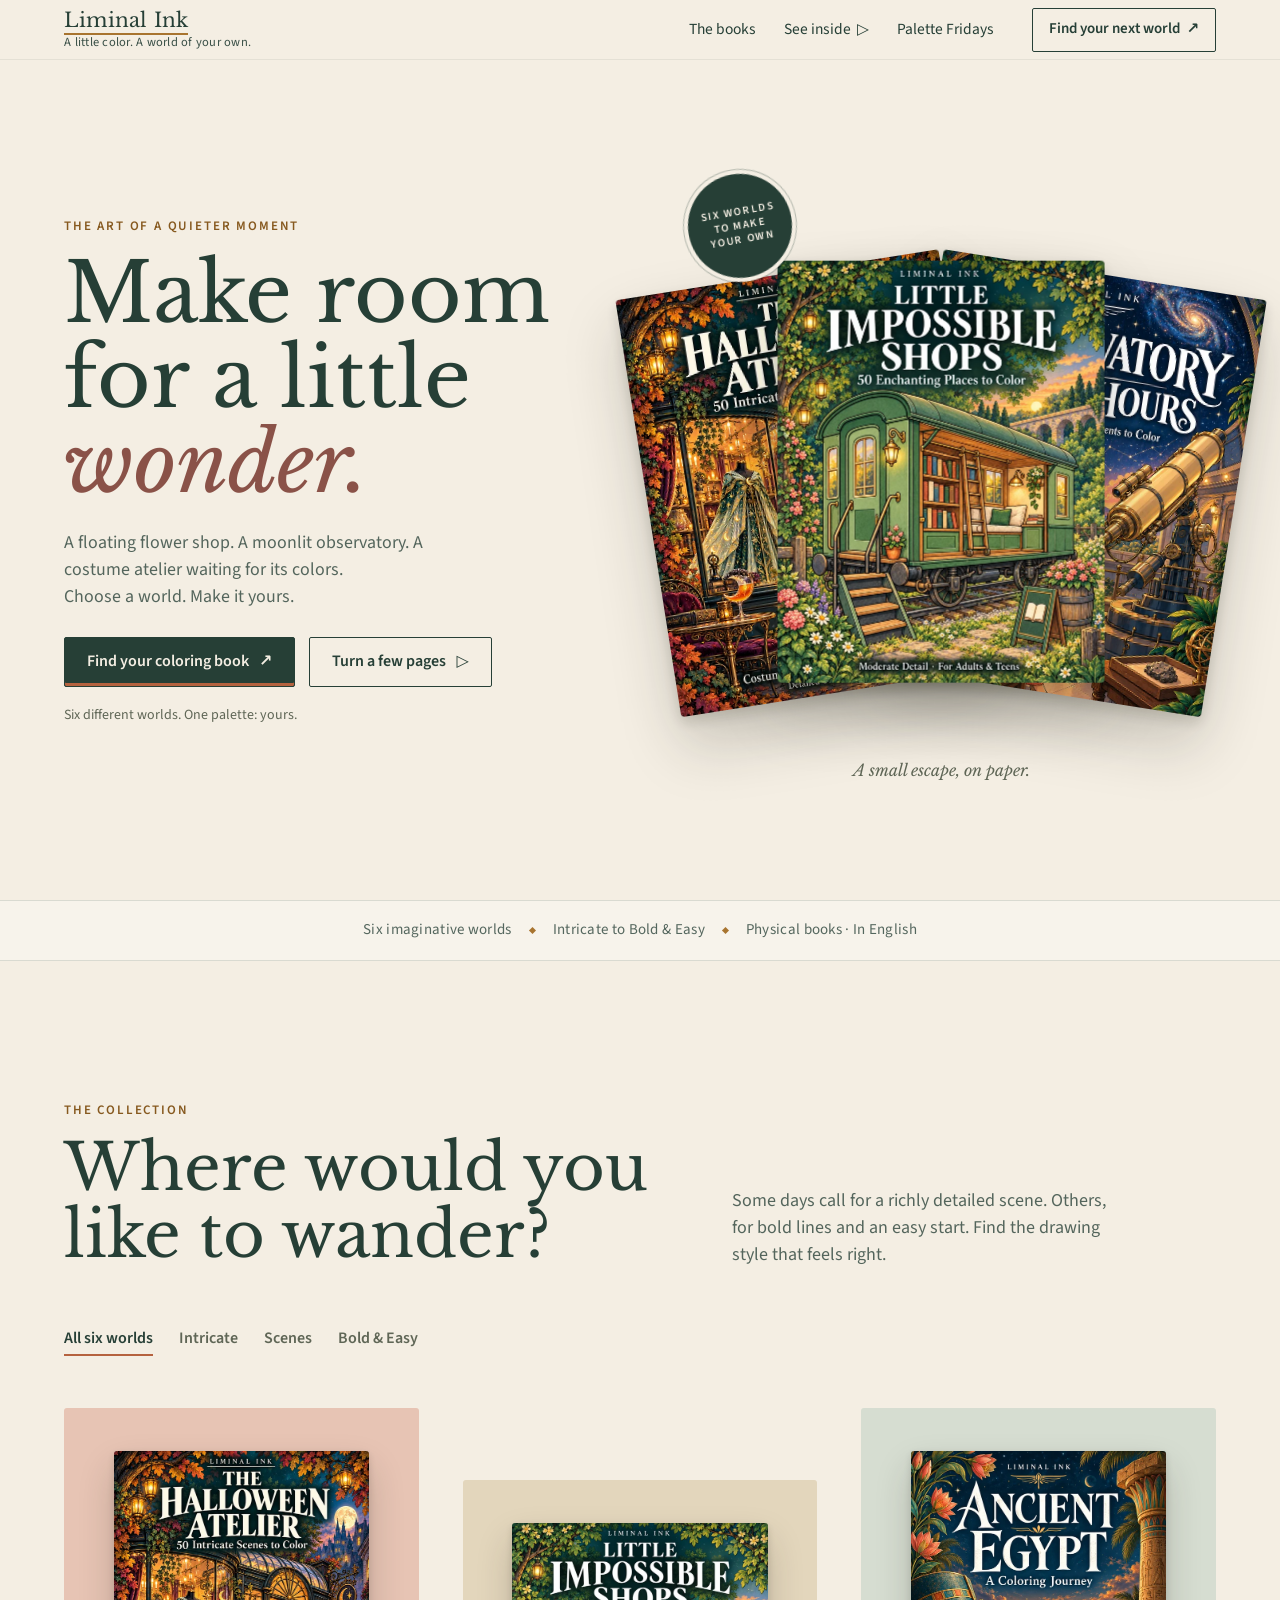
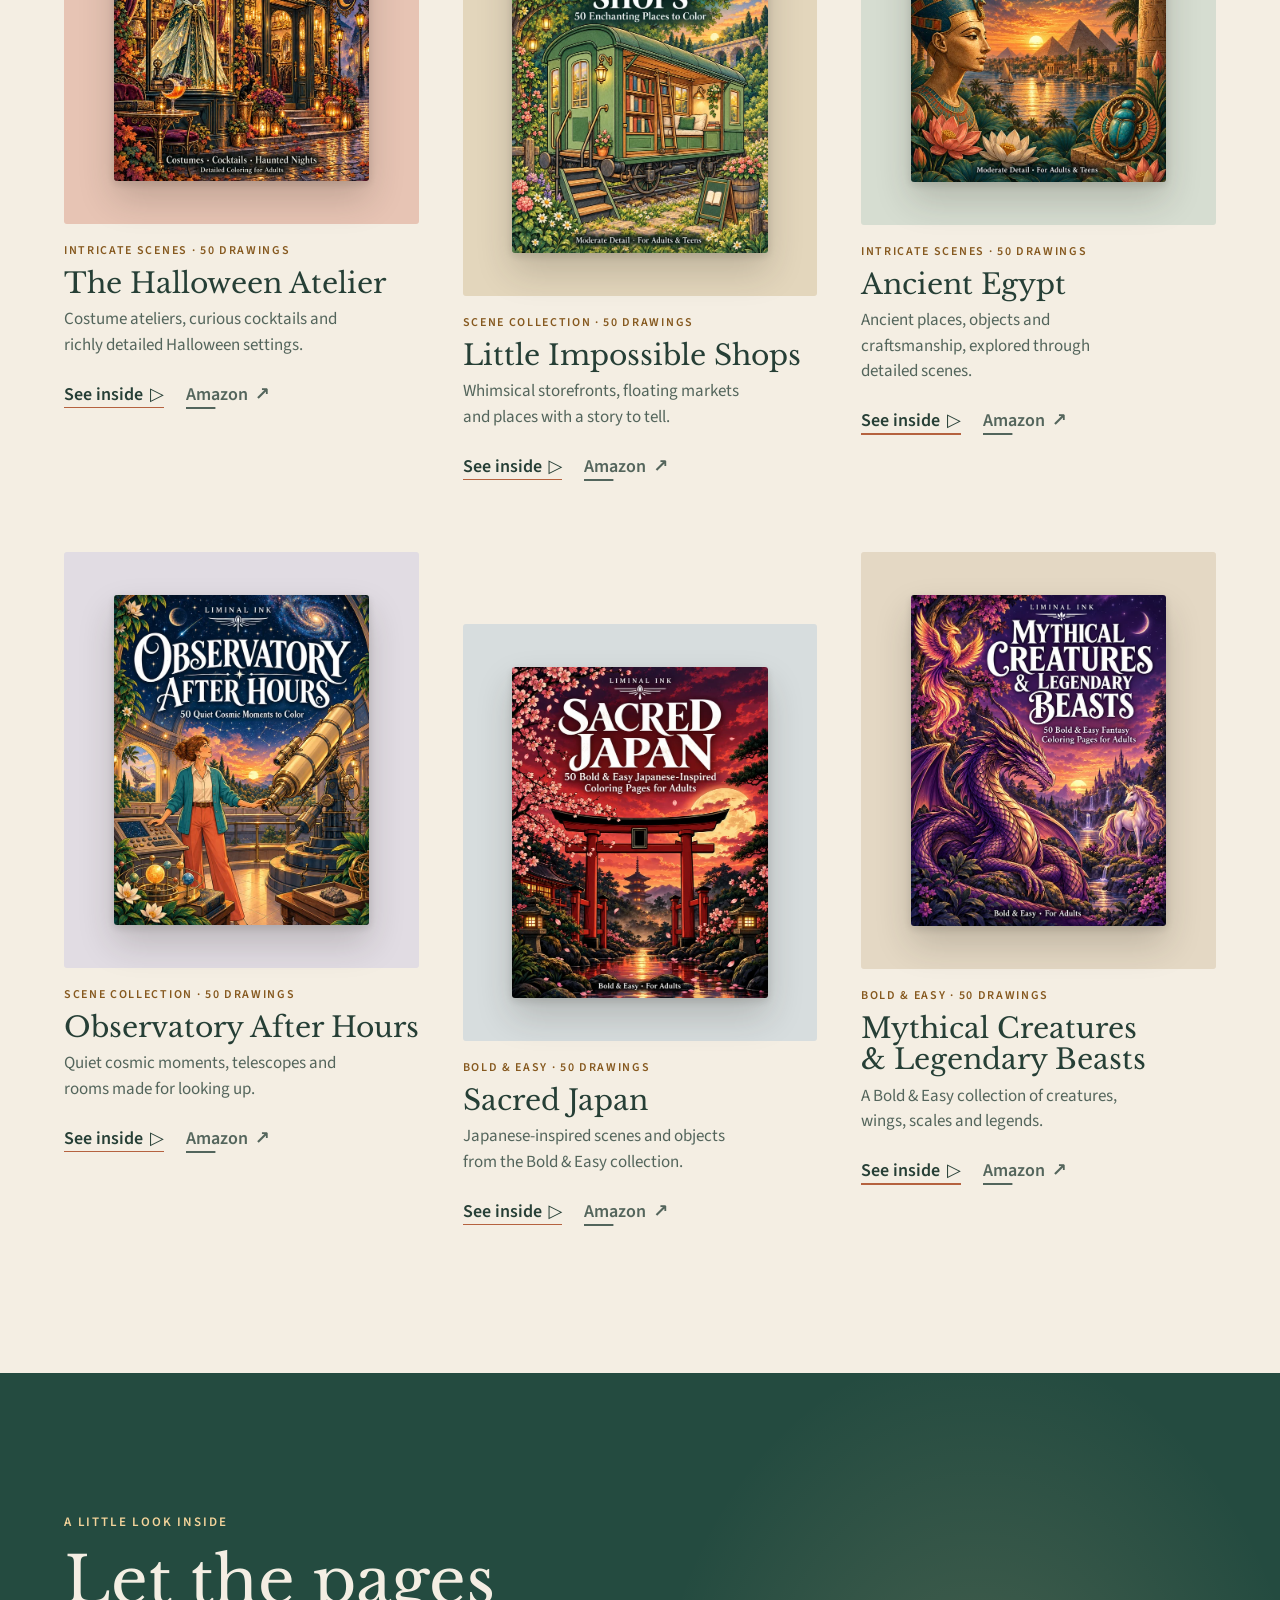
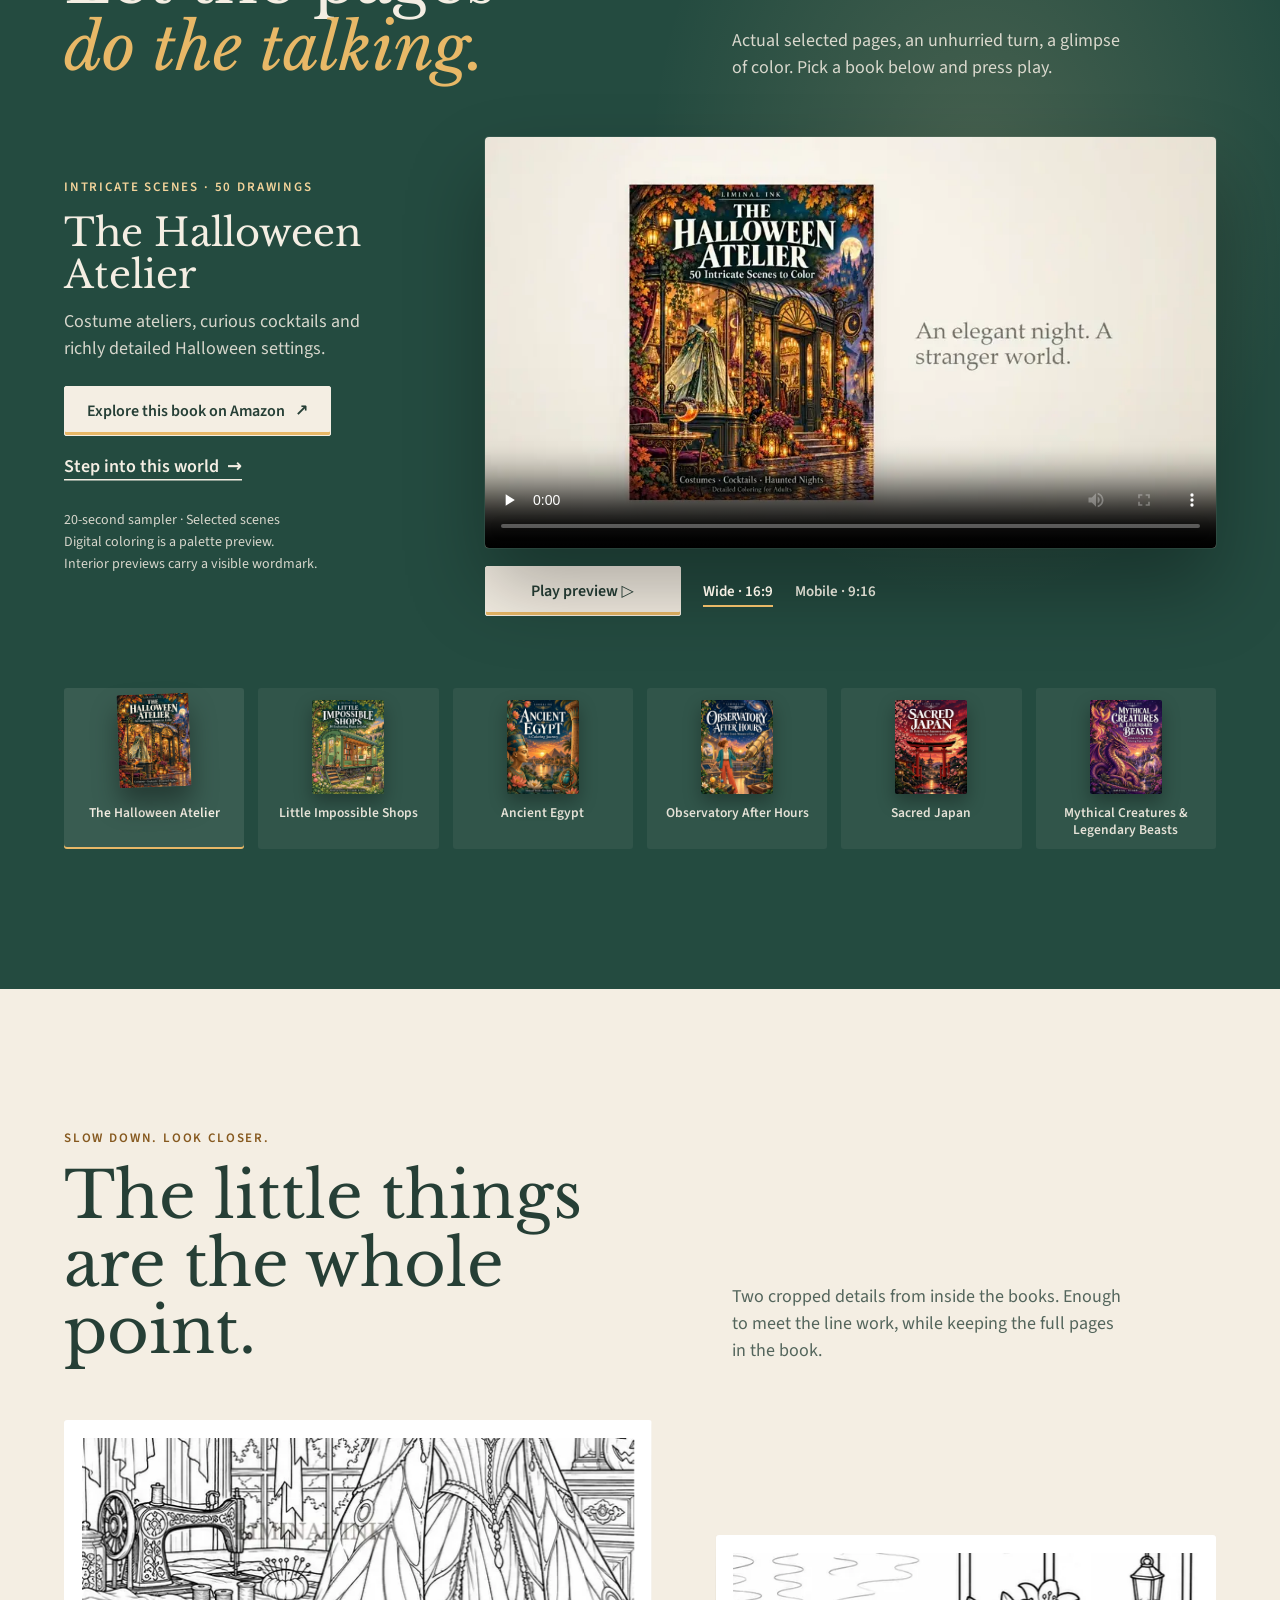
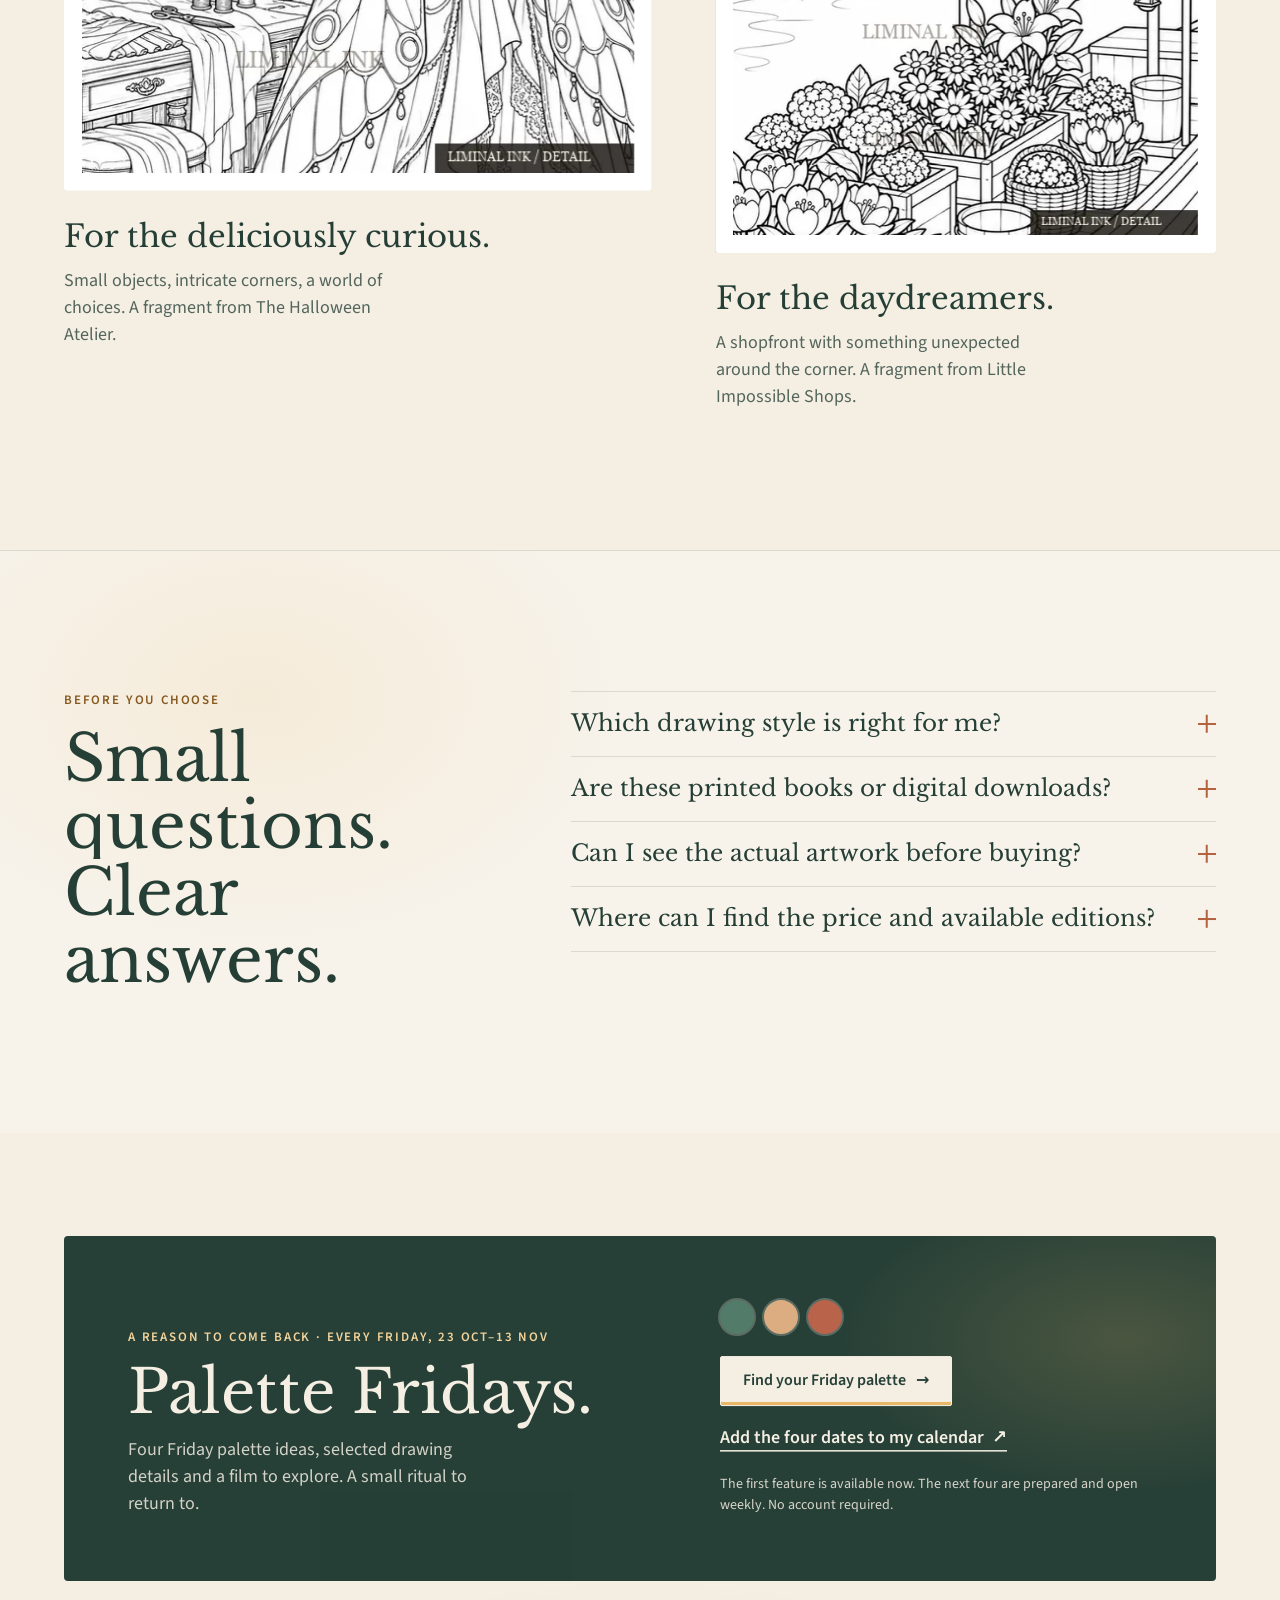
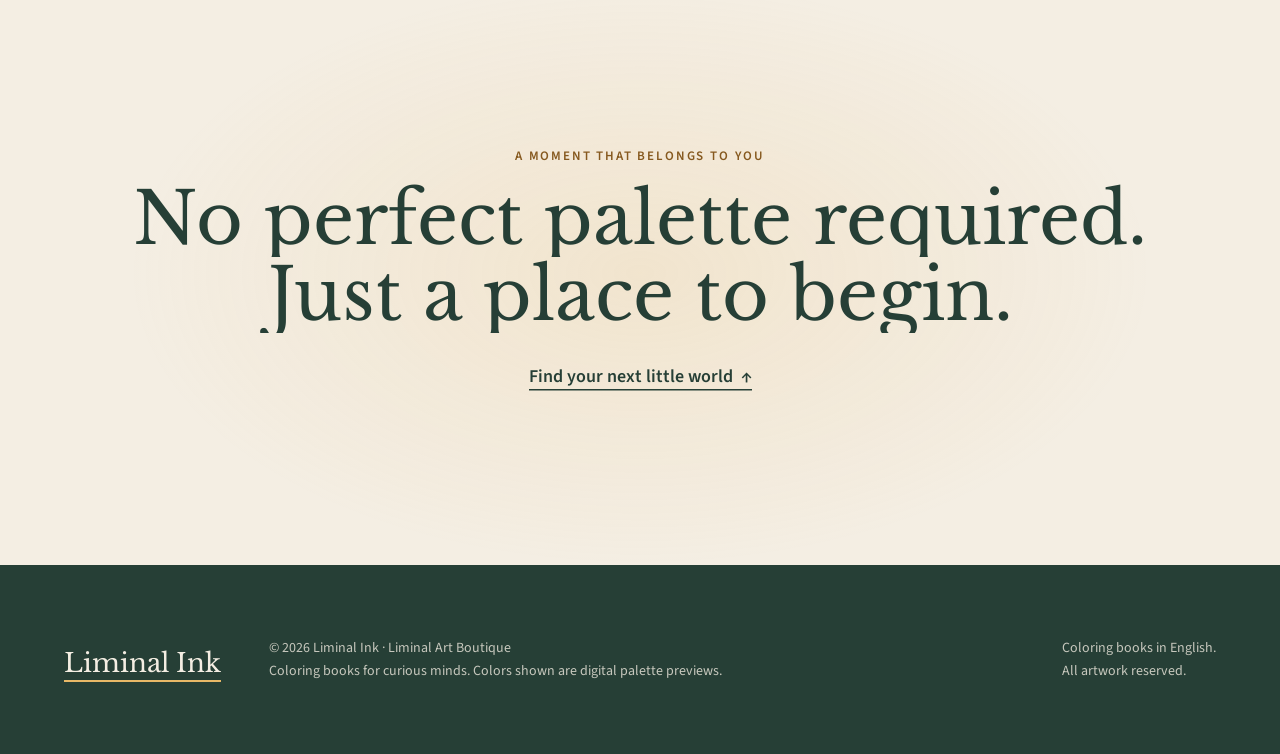
==== commit fc4a1e46: "Publish Liminal Ink motion site (Motion 2026): collection, book worlds, page-turn, color before you " ====
--- a/index.html
+++ b/index.html
@@ -1,4 +1,4 @@
-<!DOCTYPE html><html lang="en" data-world="liminal" data-plate="paper"><head><meta http-equiv="Content-Security-Policy" content="default-src 'self'; script-src 'self' 'sha256-0TLpeA8ycGn/SpeJORrvOEretN3fGrOyq8Wd6hAouoI=' 'sha256-QTxR9awcI0fq8hLQ11VXd2xd0vZiYYtmCPxhGq3dEY8=' 'sha256-YqTLR1lfehmkJPgEYJTdwLNemocXlHCnqPmhZUBnOm4=' 'sha256-ZPKOm0b8r0o4t9Vgq7p/GsRXXXKhFuejQhgu9c0NpgQ=' 'sha256-g+sd5nZrlUNdKwXebNC75Mh+u6dxzaI006Zu3uEdYN0=' 'sha256-tewOvYKFmhaXzghlCJZx+ixXpnJVD1TpZqEbj51exHo='; style-src 'self' 'unsafe-inline'; img-src 'self' data: blob:; media-src 'self' blob:; font-src 'self'; connect-src 'self' https://assets.mailerlite.com; worker-src 'self' blob:; manifest-src 'self'; object-src 'none'; base-uri 'self'; form-action 'self' https://assets.mailerlite.com"><meta name="referrer" content="strict-origin-when-cross-origin"><meta charset="utf-8"><meta name="viewport" content="width=device-width, initial-scale=1, viewport-fit=cover"><title>Liminal Ink — A little color. A world of your own.</title><meta name="description" content="Choose a world to color. Six Liminal Ink coloring books, page-turn films, protected drawing details and clear collections for different levels of detail."><link rel="canonical" href="https://liminalartboutique.com/"><meta name="theme-color" content="#263f36"><meta property="og:type" content="website"><meta property="og:site_name" content="Liminal Ink"><meta property="og:title" content="Liminal Ink — A little color. A world of your own."><meta property="og:description" content="Choose a world to color. Six Liminal Ink coloring books, page-turn films, protected drawing details and clear collections for different levels of detail."><meta property="og:url" content="https://liminalartboutique.com/"><meta property="og:image" content="https://liminalartboutique.com/images/editorial-20261016/halloween.webp"><meta property="og:image:alt" content="The Halloween Atelier, front cover, by Liminal Ink."><meta property="og:locale" content="en_US"><meta name="twitter:card" content="summary"><meta name="twitter:title" content="Liminal Ink — A little color. A world of your own."><meta name="twitter:description" content="Choose a world to color. Six Liminal Ink coloring books, page-turn films, protected drawing details and clear collections for different levels of detail."><meta name="twitter:image" content="https://liminalartboutique.com/images/editorial-20261016/halloween.webp"><link rel="icon" href="/icon-32.png" sizes="32x32" type="image/png"><link rel="icon" href="/favicon.svg" type="image/svg+xml"><link rel="apple-touch-icon" href="/icon-apple-180.png"><link rel="preload" href="/fonts/baskerville-400.woff2" as="font" type="font/woff2" crossorigin><script>
+<!DOCTYPE html><html lang="en" data-world="liminal" data-plate="paper"><head><meta http-equiv="Content-Security-Policy" content="default-src 'self'; script-src 'self' 'sha256-0TLpeA8ycGn/SpeJORrvOEretN3fGrOyq8Wd6hAouoI=' 'sha256-QTxR9awcI0fq8hLQ11VXd2xd0vZiYYtmCPxhGq3dEY8=' 'sha256-YqTLR1lfehmkJPgEYJTdwLNemocXlHCnqPmhZUBnOm4=' 'sha256-ZPKOm0b8r0o4t9Vgq7p/GsRXXXKhFuejQhgu9c0NpgQ=' 'sha256-g+sd5nZrlUNdKwXebNC75Mh+u6dxzaI006Zu3uEdYN0=' 'sha256-tewOvYKFmhaXzghlCJZx+ixXpnJVD1TpZqEbj51exHo='; style-src 'self' 'unsafe-inline'; img-src 'self' data: blob:; media-src 'self' blob:; font-src 'self'; connect-src 'self' https://assets.mailerlite.com; worker-src 'self' blob:; manifest-src 'self'; object-src 'none'; base-uri 'self'; form-action 'self' https://assets.mailerlite.com"><meta name="referrer" content="strict-origin-when-cross-origin"><meta name="referrer" content="strict-origin-when-cross-origin"><meta charset="utf-8"><meta name="viewport" content="width=device-width, initial-scale=1, viewport-fit=cover"><title>Liminal Ink — A little color. A world of your own.</title><meta name="description" content="Choose a world to color. Six Liminal Ink coloring books, page-turn films, protected drawing details and clear collections for different levels of detail."><link rel="canonical" href="https://liminalartboutique.com/"><meta name="theme-color" content="#263f36"><meta property="og:type" content="website"><meta property="og:site_name" content="Liminal Ink"><meta property="og:title" content="Liminal Ink — A little color. A world of your own."><meta property="og:description" content="Choose a world to color. Six Liminal Ink coloring books, page-turn films, protected drawing details and clear collections for different levels of detail."><meta property="og:url" content="https://liminalartboutique.com/"><meta property="og:image" content="https://liminalartboutique.com/images/editorial-20261016/halloween.webp"><meta property="og:image:alt" content="The Halloween Atelier, front cover, by Liminal Ink."><meta property="og:locale" content="en_US"><meta name="twitter:card" content="summary"><meta name="twitter:title" content="Liminal Ink — A little color. A world of your own."><meta name="twitter:description" content="Choose a world to color. Six Liminal Ink coloring books, page-turn films, protected drawing details and clear collections for different levels of detail."><meta name="twitter:image" content="https://liminalartboutique.com/images/editorial-20261016/halloween.webp"><link rel="icon" href="/icon-32.png" sizes="32x32" type="image/png"><link rel="icon" href="/favicon.svg" type="image/svg+xml"><link rel="apple-touch-icon" href="/icon-apple-180.png"><link rel="preload" href="/fonts/baskerville-400.woff2" as="font" type="font/woff2" crossorigin><script>
       (function () { var d = document.documentElement, q = location.search; d.classList.add('js');
         if (/[?&]freeze(=|&|$)/.test(q)) d.classList.add('freeze'); if (/[?&]floor(=|&|$)/.test(q)) d.classList.add('floor'); })();
-    </script><script type="application/ld+json">{"@context":"https://schema.org","@graph":[{"@type":"Organization","name":"Liminal Ink"},{"@type":"Book","name":"The Halloween Atelier: 50 Intricate Scenes to Color","author":{"@type":"Organization","name":"Liminal Ink"},"inLanguage":"en","bookFormat":"https://schema.org/Paperback","url":"https://www.amazon.com/dp/B0HMSD95YQ","description":"Costume ateliers, curious cocktails and richly detailed Halloween settings."},{"@type":"Book","name":"Little Impossible Shops: 50 Enchanting Places to Color","author":{"@type":"Organization","name":"Liminal Ink"},"inLanguage":"en","bookFormat":"https://schema.org/Paperback","url":"https://www.amazon.com/dp/B0HLZLWNFH","description":"Whimsical storefronts, floating markets and places with a story to tell."},{"@type":"Book","name":"Ancient Egypt: A Coloring Journey","author":{"@type":"Organization","name":"Liminal Ink"},"inLanguage":"en","bookFormat":"https://schema.org/Paperback","url":"https://www.amazon.com/dp/B0HMRK16YF","description":"Ancient places, objects and craftsmanship, explored through detailed scenes."},{"@type":"Book","name":"Observatory After Hours: 50 Quiet Cosmic Moments to Color","author":{"@type":"Organization","name":"Liminal Ink"},"inLanguage":"en","bookFormat":"https://schema.org/Paperback","url":"https://www.amazon.com/dp/B0H6WL6BK2","description":"Quiet cosmic moments, telescopes and rooms made for looking up."},{"@type":"Book","name":"Sacred Japan: 50 Bold & Easy Japanese-Inspired Coloring Pages for Adults","author":{"@type":"Organization","name":"Liminal Ink"},"inLanguage":"en","bookFormat":"https://schema.org/Paperback","url":"https://www.amazon.com/dp/B0H571ZMXL","description":"Japanese-inspired scenes and objects from the Bold & Easy collection."},{"@type":"Book","name":"Mythical Creatures & Legendary Beasts: 50 Bold & Easy Fantasy Coloring Pages for Adults","author":{"@type":"Organization","name":"Liminal Ink"},"inLanguage":"en","bookFormat":"https://schema.org/Paperback","url":"https://www.amazon.com/dp/B0H57CGC72","description":"A Bold & Easy collection of creatures, wings, scales and legends."}]}</script><link rel="stylesheet" href="/assets/Base.B4y2qLjW.css"><link rel="stylesheet" href="/assets/index.yWfKvZgb.css"></head><body><a class="skip" href="#main">Skip to content</a><header class="top" data-top><a class="mark" href="/" aria-label="Liminal Ink, home"><strong>Liminal Ink</strong><small>A little color. A world of your own.</small></a><button class="menu-btn" type="button" popovertarget="site-menu"><span>Menu</span><i aria-hidden="true"></i></button><div class="menu" id="site-menu" popover><nav aria-label="Main"><a href="/#books">The books</a><a href="/#watch">See inside <span aria-hidden="true">▷</span></a><a href="/friday.html">Palette Fridays</a></nav><a class="shop-link" href="/#books">Find your next world <span aria-hidden="true">↗</span></a></div></header><script type="module">var e=document.getElementById(`site-menu`);e?.addEventListener(`click`,t=>{t.target.closest(`a`)&&e.matches(`:popover-open`)&&e.hidePopover()});</script><main id="main" tabindex="-1"><section class="hero" aria-labelledby="hero-title" data-astro-cid-ge2uvauf><div class="bouquet" data-bouquet data-astro-cid-ge2uvauf><span class="seal" data-astro-cid-ge2uvauf>Six worlds<br data-astro-cid-ge2uvauf>to make<br data-astro-cid-ge2uvauf>your own</span><img class="c c1" src="/media/covers/halloween.webp" width="640" height="827" alt="The Halloween Atelier cover" fetchpriority="high" decoding="async" data-astro-cid-ge2uvauf><img class="c c3" src="/media/covers/observatory.webp" width="640" height="827" alt="Observatory After Hours cover" decoding="async" data-astro-cid-ge2uvauf><img class="c c2" src="/media/covers/shops.webp" width="640" height="827" alt="Little Impossible Shops cover" fetchpriority="high" decoding="async" data-astro-cid-ge2uvauf><span class="garden-caption" data-astro-cid-ge2uvauf>A small escape, on paper.</span></div><div class="hero-copy" data-astro-cid-ge2uvauf><p class="eyebrow h-in" style="--d: 0ms" data-astro-cid-ge2uvauf>The art of a quieter moment</p><h1 id="hero-title" data-astro-cid-ge2uvauf><span class="ln" data-astro-cid-ge2uvauf><span data-astro-cid-ge2uvauf>Make room</span></span> <span class="ln" data-astro-cid-ge2uvauf><span data-astro-cid-ge2uvauf>for a little</span></span> <span class="ln" data-astro-cid-ge2uvauf><span data-astro-cid-ge2uvauf><em data-astro-cid-ge2uvauf>wonder.</em></span></span></h1><p class="intro h-in" style="--d: 420ms" data-astro-cid-ge2uvauf>A floating flower shop. A moonlit observatory. A costume atelier waiting for its colors.<br data-astro-cid-ge2uvauf>Choose a world. Make it yours.</p><div class="buttons h-in" style="--d: 520ms" data-astro-cid-ge2uvauf><a class="button solid" href="#books" data-astro-cid-ge2uvauf>Find your coloring book <span aria-hidden="true" data-astro-cid-ge2uvauf>↗</span></a><a class="button" href="#watch" data-astro-cid-ge2uvauf>Turn a few pages <span aria-hidden="true" data-astro-cid-ge2uvauf>▷</span></a></div><p class="small h-in" style="--d: 600ms" data-astro-cid-ge2uvauf>Six different worlds. One palette: yours.</p></div></section><div class="value-strip" aria-label="About the collection" data-astro-cid-ogjphvub><span data-rise data-astro-cid-ogjphvub>Six imaginative worlds</span><span data-rise data-astro-cid-ogjphvub>Intricate to Bold &amp; Easy</span><span data-rise data-astro-cid-ogjphvub>Physical books · In English</span></div><section class="section collection" id="books" aria-labelledby="books-title" data-astro-cid-ogjphvub><div class="wrap" data-astro-cid-ogjphvub><div class="section-head" data-astro-cid-ogjphvub><div data-astro-cid-ogjphvub><p class="eyebrow" data-astro-cid-ogjphvub>The collection</p><h2 id="books-title" data-reveal data-astro-cid-ogjphvub>Where would you<br data-astro-cid-ogjphvub>like to wander?</h2></div><p data-rise data-astro-cid-ogjphvub>Some days call for a richly detailed scene. Others, for bold lines and an easy start. Find the drawing style that feels right.</p></div><div class="filters" role="group" aria-label="Filter by drawing style" data-needs-js data-astro-cid-ogjphvub><button type="button" aria-pressed="true" data-filter="all" data-astro-cid-ogjphvub>All six worlds</button><button type="button" aria-pressed="false" data-filter="intricate" data-astro-cid-ogjphvub>Intricate</button><button type="button" aria-pressed="false" data-filter="scene" data-astro-cid-ogjphvub>Scenes</button><button type="button" aria-pressed="false" data-filter="easy" data-astro-cid-ogjphvub>Bold &amp; Easy</button></div><span class="sr-only" id="filter-status" aria-live="polite" data-astro-cid-ogjphvub>6 books shown</span><div class="catalog" data-idle data-astro-cid-ogjphvub><article class="book" data-style="intricate" data-book="halloween" style="--tile:#e7c4b4" data-astro-cid-ogjphvub><a class="book-cover" href="/halloween/" aria-label="See inside The Halloween Atelier" tabindex="-1" data-astro-cid-ogjphvub><img src="/media/covers/halloween.webp" width="640" height="827" loading="lazy" decoding="async" alt="The Halloween Atelier — current front cover" style="view-transition-name: cover-halloween" data-astro-cid-ogjphvub></a><div class="book-text" data-astro-cid-ogjphvub><span class="eyebrow" data-astro-cid-ogjphvub>Intricate scenes · 50 drawings</span><h3 data-astro-cid-ogjphvub>The Halloween Atelier</h3><p data-astro-cid-ogjphvub>Costume ateliers, curious cocktails and richly detailed Halloween settings.</p><div class="card-actions" data-astro-cid-ogjphvub><a class="see" href="/halloween/" aria-label="See inside The Halloween Atelier" data-astro-cid-ogjphvub>See inside <span aria-hidden="true" data-astro-cid-ogjphvub>▷</span></a><a class="buy" href="https://www.amazon.com/dp/B0HMSD95YQ" aria-label="The Halloween Atelier on Amazon" data-astro-cid-ogjphvub>Amazon <span aria-hidden="true" data-astro-cid-ogjphvub>↗</span></a></div></div></article><article class="book" data-style="scene" data-book="shops" style="--tile:#e3d6bc" data-astro-cid-ogjphvub><a class="book-cover" href="/shops/" aria-label="See inside Little Impossible Shops" tabindex="-1" data-astro-cid-ogjphvub><img src="/media/covers/shops.webp" width="640" height="827" loading="lazy" decoding="async" alt="Little Impossible Shops — current front cover" style="view-transition-name: cover-shops" data-astro-cid-ogjphvub></a><div class="book-text" data-astro-cid-ogjphvub><span class="eyebrow" data-astro-cid-ogjphvub>Scene collection · 50 drawings</span><h3 data-astro-cid-ogjphvub>Little Impossible Shops</h3><p data-astro-cid-ogjphvub>Whimsical storefronts, floating markets and places with a story to tell.</p><div class="card-actions" data-astro-cid-ogjphvub><a class="see" href="/shops/" aria-label="See inside Little Impossible Shops" data-astro-cid-ogjphvub>See inside <span aria-hidden="true" data-astro-cid-ogjphvub>▷</span></a><a class="buy" href="https://www.amazon.com/dp/B0HLZLWNFH" aria-label="Little Impossible Shops on Amazon" data-astro-cid-ogjphvub>Amazon <span aria-hidden="true" data-astro-cid-ogjphvub>↗</span></a></div></div></article><article class="book" data-style="intricate" data-book="egypt" style="--tile:#d6ddd1" data-astro-cid-ogjphvub><a class="book-cover" href="#watch" aria-label="Watch selected pages from Ancient Egypt" data-choose-film="egypt" data-play tabindex="-1" data-astro-cid-ogjphvub><img src="/media/covers/egypt.webp" width="640" height="827" loading="lazy" decoding="async" alt="Ancient Egypt — current front cover" style="view-transition-name: cover-egypt" data-astro-cid-ogjphvub></a><div class="book-text" data-astro-cid-ogjphvub><span class="eyebrow" data-astro-cid-ogjphvub>Intricate scenes · 50 drawings</span><h3 data-astro-cid-ogjphvub>Ancient Egypt</h3><p data-astro-cid-ogjphvub>Ancient places, objects and craftsmanship, explored through detailed scenes.</p><div class="card-actions" data-astro-cid-ogjphvub><a class="see" href="#watch" aria-label="Watch selected pages from Ancient Egypt" data-choose-film="egypt" data-play data-astro-cid-ogjphvub>See inside <span aria-hidden="true" data-astro-cid-ogjphvub>▷</span></a><a class="buy" href="https://www.amazon.com/dp/B0HMRK16YF" aria-label="Ancient Egypt on Amazon" data-astro-cid-ogjphvub>Amazon <span aria-hidden="true" data-astro-cid-ogjphvub>↗</span></a></div></div></article><article class="book" data-style="scene" data-book="observatory" style="--tile:#e1dce3" data-astro-cid-ogjphvub><a class="book-cover" href="/observatory/" aria-label="See inside Observatory After Hours" tabindex="-1" data-astro-cid-ogjphvub><img src="/media/covers/observatory.webp" width="640" height="827" loading="lazy" decoding="async" alt="Observatory After Hours — current front cover" style="view-transition-name: cover-observatory" data-astro-cid-ogjphvub></a><div class="book-text" data-astro-cid-ogjphvub><span class="eyebrow" data-astro-cid-ogjphvub>Scene collection · 50 drawings</span><h3 data-astro-cid-ogjphvub>Observatory After Hours</h3><p data-astro-cid-ogjphvub>Quiet cosmic moments, telescopes and rooms made for looking up.</p><div class="card-actions" data-astro-cid-ogjphvub><a class="see" href="/observatory/" aria-label="See inside Observatory After Hours" data-astro-cid-ogjphvub>See inside <span aria-hidden="true" data-astro-cid-ogjphvub>▷</span></a><a class="buy" href="https://www.amazon.com/dp/B0H6WL6BK2" aria-label="Observatory After Hours on Amazon" data-astro-cid-ogjphvub>Amazon <span aria-hidden="true" data-astro-cid-ogjphvub>↗</span></a></div></div></article><article class="book" data-style="easy" data-book="sacred-japan" style="--tile:#d7ddde" data-astro-cid-ogjphvub><a class="book-cover" href="/sacred-japan/" aria-label="See inside Sacred Japan" tabindex="-1" data-astro-cid-ogjphvub><img src="/media/covers/sacred-japan.webp" width="640" height="827" loading="lazy" decoding="async" alt="Sacred Japan — current front cover" style="view-transition-name: cover-sacred-japan" data-astro-cid-ogjphvub></a><div class="book-text" data-astro-cid-ogjphvub><span class="eyebrow" data-astro-cid-ogjphvub>Bold &amp; Easy · 50 drawings</span><h3 data-astro-cid-ogjphvub>Sacred Japan</h3><p data-astro-cid-ogjphvub>Japanese-inspired scenes and objects from the Bold &amp; Easy collection.</p><div class="card-actions" data-astro-cid-ogjphvub><a class="see" href="/sacred-japan/" aria-label="See inside Sacred Japan" data-astro-cid-ogjphvub>See inside <span aria-hidden="true" data-astro-cid-ogjphvub>▷</span></a><a class="buy" href="https://www.amazon.com/dp/B0H571ZMXL" aria-label="Sacred Japan on Amazon" data-astro-cid-ogjphvub>Amazon <span aria-hidden="true" data-astro-cid-ogjphvub>↗</span></a></div></div></article><article class="book" data-style="easy" data-book="mythical-creatures" style="--tile:#e4d8c4" data-astro-cid-ogjphvub><a class="book-cover" href="/mythical/" aria-label="See inside Mythical Creatures &amp; Legendary Beasts" tabindex="-1" data-astro-cid-ogjphvub><img src="/media/covers/mythical-creatures.webp" width="640" height="827" loading="lazy" decoding="async" alt="Mythical Creatures &amp; Legendary Beasts — current front cover" style="view-transition-name: cover-mythical" data-astro-cid-ogjphvub></a><div class="book-text" data-astro-cid-ogjphvub><span class="eyebrow" data-astro-cid-ogjphvub>Bold &amp; Easy · 50 drawings</span><h3 data-astro-cid-ogjphvub>Mythical Creatures &amp; Legendary Beasts</h3><p data-astro-cid-ogjphvub>A Bold &amp; Easy collection of creatures, wings, scales and legends.</p><div class="card-actions" data-astro-cid-ogjphvub><a class="see" href="/mythical/" aria-label="See inside Mythical Creatures &amp; Legendary Beasts" data-astro-cid-ogjphvub>See inside <span aria-hidden="true" data-astro-cid-ogjphvub>▷</span></a><a class="buy" href="https://www.amazon.com/dp/B0H57CGC72" aria-label="Mythical Creatures &amp; Legendary Beasts on Amazon" data-astro-cid-ogjphvub>Amazon <span aria-hidden="true" data-astro-cid-ogjphvub>↗</span></a></div></div></article></div></div></section><script type="module" src="/assets/Collection.astro_astro_type_script_index_0_lang.DjfA1dLV.js"></script><section class="section cinema" id="watch" data-ground="dark" data-ground-color="#244b40" style="--cinema:#244b40" aria-labelledby="watch-title" data-astro-cid-xhmjqd5u><div class="glow" aria-hidden="true" data-idle data-astro-cid-xhmjqd5u></div><div class="wrap" data-astro-cid-xhmjqd5u><div class="section-head" data-astro-cid-xhmjqd5u><div data-astro-cid-xhmjqd5u><p class="eyebrow" data-astro-cid-xhmjqd5u>A little look inside</p><h2 id="watch-title" data-reveal data-astro-cid-xhmjqd5u>Let the pages<br data-astro-cid-xhmjqd5u><em data-astro-cid-xhmjqd5u>do the talking.</em></h2></div><p data-rise data-astro-cid-xhmjqd5u>Actual selected pages, an unhurried turn, a glimpse of color. Pick a book below and press play.</p></div><div class="film-grid" data-astro-cid-xhmjqd5u><div class="film-copy" data-film-copy data-astro-cid-xhmjqd5u><p class="eyebrow" id="film-style" data-astro-cid-xhmjqd5u>Intricate scenes · 50 drawings</p><h3 id="film-title" data-astro-cid-xhmjqd5u>The Halloween Atelier</h3><p id="film-description" data-astro-cid-xhmjqd5u>Costume ateliers, curious cocktails and richly detailed Halloween settings.</p><div class="film-actions" data-astro-cid-xhmjqd5u><a class="button solid" href="https://www.amazon.com/dp/B0HMSD95YQ" id="film-buy" data-astro-cid-xhmjqd5u>Explore this book on Amazon <span aria-hidden="true" data-astro-cid-xhmjqd5u>↗</span></a><a class="textlink" href="/halloween/" id="film-world" data-astro-cid-xhmjqd5u>Step into this world <span aria-hidden="true" data-astro-cid-xhmjqd5u>→</span></a></div><p class="small" data-astro-cid-xhmjqd5u>20-second sampler · Selected scenes<br data-astro-cid-xhmjqd5u>Digital coloring is a palette preview.<br data-astro-cid-xhmjqd5u>Interior previews carry a visible wordmark.</p></div><div class="film-col" data-astro-cid-xhmjqd5u><div class="film-stage" data-stage data-astro-cid-xhmjqd5u><video id="book-film" class="film" controls playsinline preload="none" width="960" height="540" poster="/media/posters/halloween-poster.webp" aria-label="The Halloween Atelier — selected pages film" data-astro-cid-xhmjqd5u><source src="/media/films/halloween-landscape.mp4" type="video/mp4" data-astro-cid-xhmjqd5u><p data-astro-cid-xhmjqd5u>Your browser cannot play this preview.</p></video></div><div class="format-switch" role="group" aria-label="Preview format" data-needs-js data-astro-cid-xhmjqd5u><button class="button solid" id="play-preview" type="button" data-astro-cid-xhmjqd5u>Play preview ▷</button><button class="fmt" type="button" aria-pressed="true" data-format="landscape" data-astro-cid-xhmjqd5u>Wide · 16:9</button><button class="fmt" type="button" aria-pressed="false" data-format="portrait" data-astro-cid-xhmjqd5u>Mobile · 9:16</button></div></div></div><div class="film-choices" role="group" aria-label="Choose a book preview" data-needs-js data-astro-cid-xhmjqd5u><button type="button" aria-pressed="true" data-choose-film="halloween" aria-label="Choose film: The Halloween Atelier" style="--tile:#e7c4b4" data-astro-cid-xhmjqd5u><img src="/media/covers/halloween.webp" width="90" height="116" loading="lazy" decoding="async" alt="" data-astro-cid-xhmjqd5u><span data-astro-cid-xhmjqd5u>The Halloween Atelier</span></button><button type="button" aria-pressed="false" data-choose-film="shops" aria-label="Choose film: Little Impossible Shops" style="--tile:#e3d6bc" data-astro-cid-xhmjqd5u><img src="/media/covers/shops.webp" width="90" height="116" loading="lazy" decoding="async" alt="" data-astro-cid-xhmjqd5u><span data-astro-cid-xhmjqd5u>Little Impossible Shops</span></button><button type="button" aria-pressed="false" data-choose-film="egypt" aria-label="Choose film: Ancient Egypt" style="--tile:#d6ddd1" data-astro-cid-xhmjqd5u><img src="/media/covers/egypt.webp" width="90" height="116" loading="lazy" decoding="async" alt="" data-astro-cid-xhmjqd5u><span data-astro-cid-xhmjqd5u>Ancient Egypt</span></button><button type="button" aria-pressed="false" data-choose-film="observatory" aria-label="Choose film: Observatory After Hours" style="--tile:#e1dce3" data-astro-cid-xhmjqd5u><img src="/media/covers/observatory.webp" width="90" height="116" loading="lazy" decoding="async" alt="" data-astro-cid-xhmjqd5u><span data-astro-cid-xhmjqd5u>Observatory After Hours</span></button><button type="button" aria-pressed="false" data-choose-film="sacred-japan" aria-label="Choose film: Sacred Japan" style="--tile:#d7ddde" data-astro-cid-xhmjqd5u><img src="/media/covers/sacred-japan.webp" width="90" height="116" loading="lazy" decoding="async" alt="" data-astro-cid-xhmjqd5u><span data-astro-cid-xhmjqd5u>Sacred Japan</span></button><button type="button" aria-pressed="false" data-choose-film="mythical-creatures" aria-label="Choose film: Mythical Creatures &amp; Legendary Beasts" style="--tile:#e4d8c4" data-astro-cid-xhmjqd5u><img src="/media/covers/mythical-creatures.webp" width="90" height="116" loading="lazy" decoding="async" alt="" data-astro-cid-xhmjqd5u><span data-astro-cid-xhmjqd5u>Mythical Creatures &amp; Legendary Beasts</span></button></div><noscript><p class="small noscript-films" data-astro-cid-xhmjqd5u>Open a film directly:<a href="/media/films/halloween-landscape.mp4" data-astro-cid-xhmjqd5u>The Halloween Atelier</a> · <a href="/media/films/shops-landscape.mp4" data-astro-cid-xhmjqd5u>Little Impossible Shops</a> · <a href="/media/films/egypt-landscape.mp4" data-astro-cid-xhmjqd5u>Ancient Egypt</a> · <a href="/media/films/observatory-landscape.mp4" data-astro-cid-xhmjqd5u>Observatory After Hours</a> · <a href="/media/films/sacred-japan-landscape.mp4" data-astro-cid-xhmjqd5u>Sacred Japan</a> · <a href="/media/films/mythical-creatures-landscape.mp4" data-astro-cid-xhmjqd5u>Mythical Creatures &amp; Legendary Beasts</a></p></noscript><p class="sr-only" id="film-status" aria-live="polite" data-astro-cid-xhmjqd5u></p></div></section><script id="film-data" type="application/json">{"halloween":{"title":"The Halloween Atelier","description":"Costume ateliers, curious cocktails and richly detailed Halloween settings.","url":"https://www.amazon.com/dp/B0HMSD95YQ","style":"Intricate scenes","color":"#244b40","world":"/halloween/"},"shops":{"title":"Little Impossible Shops","description":"Whimsical storefronts, floating markets and places with a story to tell.","url":"https://www.amazon.com/dp/B0HLZLWNFH","style":"Scene collection","color":"#385c60","world":"/shops/"},"egypt":{"title":"Ancient Egypt","description":"Ancient places, objects and craftsmanship, explored through detailed scenes.","url":"https://www.amazon.com/dp/B0HMRK16YF","style":"Intricate scenes","color":"#68543b","world":null},"observatory":{"title":"Observatory After Hours","description":"Quiet cosmic moments, telescopes and rooms made for looking up.","url":"https://www.amazon.com/dp/B0H6WL6BK2","style":"Scene collection","color":"#283e55","world":"/observatory/"},"sacred-japan":{"title":"Sacred Japan","description":"Japanese-inspired scenes and objects from the Bold & Easy collection.","url":"https://www.amazon.com/dp/B0H571ZMXL","style":"Bold & Easy","color":"#64544c","world":"/sacred-japan/"},"mythical-creatures":{"title":"Mythical Creatures & Legendary Beasts","description":"A Bold & Easy collection of creatures, wings, scales and legends.","url":"https://www.amazon.com/dp/B0H57CGC72","style":"Bold & Easy","color":"#4b5267","world":"/mythical/"}}</script><script type="module">var e=JSON.parse(document.getElementById(`film-data`).textContent||`{}`),t=document.getElementById(`watch`),n=document.getElementById(`book-film`),r=t.querySelector(`[data-stage]`),i=document.getElementById(`play-preview`),a=e=>document.getElementById(e),o=()=>matchMedia(`(prefers-reduced-motion: reduce)`).matches,s=`halloween`,c=innerWidth/innerHeight<.9?`portrait`:`landscape`,l=e=>`/media/films/${e}-${c}.mp4`,u=e=>c===`portrait`?`/media/posters/${e}-portrait-poster.webp`:`/media/posters/${e}-poster.webp`;function d(){i.textContent=n.paused?`Play preview ▷`:`Pause preview Ⅱ`}i.addEventListener(`click`,()=>{n.paused?n.play().catch(()=>{i.textContent=`Use the video controls to play`}):n.pause()}),[`loadedmetadata`,`timeupdate`,`pause`,`play`,`error`,`ended`].forEach(e=>n.addEventListener(e,()=>{n.dataset.playbackTime=n.currentTime.toFixed(1),n.dataset.duration=String(n.duration),n.dataset.state=n.error?`error`:n.paused?`paused`:`playing`,d()}));function f(){r.classList.toggle(`vertical`,c===`portrait`),n.classList.toggle(`vertical`,c===`portrait`),n.width=c===`portrait`?480:960,n.height=c===`portrait`?854:540,document.querySelectorAll(`[data-format]`).forEach(e=>e.setAttribute(`aria-pressed`,String(e.dataset.format===c)))}function p(r,c={}){let d=e[r];if(!d)return;let f=r!==s;s=r,n.pause(),n.src=l(r),n.poster=u(r),n.setAttribute(`aria-label`,`${d.title} — selected pages film`),n.load(),a(`film-title`).textContent=d.title,a(`film-description`).textContent=d.description,a(`film-style`).textContent=`${d.style} · 50 drawings`,a(`film-buy`).href=d.url;let p=a(`film-world`);p.hidden=!d.world,d.world&&(p.href=d.world),t.style.setProperty(`--cinema`,d.color),t.dataset.groundColor=d.color,dispatchEvent(new Event(`ground:refresh`)),document.querySelectorAll(`.film-choices [data-choose-film]`).forEach(e=>e.setAttribute(`aria-pressed`,String(e.dataset.chooseFilm===r))),c.quiet||(a(`film-status`).textContent=`Now showing: ${d.title}`),t.dispatchEvent(new CustomEvent(`film:change`,{detail:{id:r,changed:f}})),c.scroll&&t.scrollIntoView({behavior:o()?`instant`:`smooth`,block:`start`}),c.autoplay&&n.play().catch(()=>{i.textContent=`Use the video controls to play`})}document.querySelectorAll(`[data-choose-film]`).forEach(e=>e.addEventListener(`click`,t=>{t.preventDefault(),p(e.dataset.chooseFilm,{scroll:e.closest(`#watch`)===null,autoplay:e.hasAttribute(`data-play`)})})),document.querySelectorAll(`[data-format]`).forEach(e=>e.addEventListener(`click`,()=>{let t=e.dataset.format;t!==c&&(c=t,f(),p(s,{quiet:!0}))})),new IntersectionObserver(([e])=>{!e.isIntersecting&&!n.paused&&n.pause()},{threshold:0}).observe(n),c===`portrait`&&(f(),p(s,{quiet:!0}));</script><section class="section closer" id="details" aria-labelledby="details-title" data-astro-cid-cwmeahdg><div class="wrap" data-astro-cid-cwmeahdg><div class="section-head" data-astro-cid-cwmeahdg><div data-astro-cid-cwmeahdg><p class="eyebrow" data-astro-cid-cwmeahdg>Slow down. Look closer.</p><h2 id="details-title" data-reveal data-astro-cid-cwmeahdg>The little things<br data-astro-cid-cwmeahdg>are the whole point.</h2></div><p data-rise data-astro-cid-cwmeahdg>Two cropped details from inside the books. Enough to meet the line work, while keeping the full pages in the book.</p></div><div class="details-grid" data-idle data-astro-cid-cwmeahdg><article data-astro-cid-cwmeahdg><div class="frame" data-unveil data-astro-cid-cwmeahdg><img class="detail-image" src="/images/editorial-20261016/halloween-detail.webp" width="560" height="340" loading="lazy" decoding="async" alt="Cropped and watermarked intricate Halloween drawing detail" data-astro-cid-cwmeahdg></div><h3 data-astro-cid-cwmeahdg>For the deliciously curious.</h3><p data-astro-cid-cwmeahdg>Small objects, intricate corners, a world of choices. A fragment from The Halloween Atelier.</p></article><article data-astro-cid-cwmeahdg><div class="frame" data-unveil data-astro-cid-cwmeahdg><img class="detail-image" src="/images/editorial-20261016/shops-detail.webp" width="560" height="340" loading="lazy" decoding="async" alt="Cropped and watermarked Little Impossible Shops line-art detail" data-astro-cid-cwmeahdg></div><h3 data-astro-cid-cwmeahdg>For the daydreamers.</h3><p data-astro-cid-cwmeahdg>A shopfront with something unexpected around the corner. A fragment from Little Impossible Shops.</p></article></div></div></section><section class="section faq" id="questions" aria-labelledby="faq-title" data-idle data-astro-cid-hemr5th4><div class="wrap faq-in" data-astro-cid-hemr5th4><div class="faq-head" data-astro-cid-hemr5th4><p class="eyebrow" data-astro-cid-hemr5th4>Before you choose</p><h2 id="faq-title" data-reveal data-astro-cid-hemr5th4>Small questions.<br data-astro-cid-hemr5th4>Clear answers.</h2></div><div class="faq-list" data-astro-cid-hemr5th4><details data-rise data-astro-cid-hemr5th4><summary data-astro-cid-hemr5th4><span data-astro-cid-hemr5th4>Which drawing style is right for me?</span><i aria-hidden="true" data-astro-cid-hemr5th4></i></summary><p data-astro-cid-hemr5th4>Intricate scenes contain smaller details for a longer session. Scene collections focus on places and stories. Bold &amp; Easy offers simpler shapes and bolder outlines. Use the filters and films to compare.</p></details><details data-rise data-astro-cid-hemr5th4><summary data-astro-cid-hemr5th4><span data-astro-cid-hemr5th4>Are these printed books or digital downloads?</span><i aria-hidden="true" data-astro-cid-hemr5th4></i></summary><p data-astro-cid-hemr5th4>These are physical paperbacks, sold on Amazon. This site offers selected previews, not downloadable coloring interiors.</p></details><details data-rise data-astro-cid-hemr5th4><summary data-astro-cid-hemr5th4><span data-astro-cid-hemr5th4>Can I see the actual artwork before buying?</span><i aria-hidden="true" data-astro-cid-hemr5th4></i></summary><p data-astro-cid-hemr5th4>Yes. Choose a book in the film player to see selected real pages. The two details below the player are cropped and visibly watermarked. Digital colors in a film are a palette preview.</p></details><details data-rise data-astro-cid-hemr5th4><summary data-astro-cid-hemr5th4><span data-astro-cid-hemr5th4>Where can I find the price and available editions?</span><i aria-hidden="true" data-astro-cid-hemr5th4></i></summary><p data-astro-cid-hemr5th4>Use the Amazon link for the book you like. Current prices, delivery and availability depend on your marketplace.</p></details></div></div></section><section class="wrap return" aria-labelledby="fridays-title" data-astro-cid-2y5dzvxi><div class="return-card on-dark" data-rise data-astro-cid-2y5dzvxi><div data-astro-cid-2y5dzvxi><p class="eyebrow" data-astro-cid-2y5dzvxi>A reason to come back · Every Friday, 23 Oct–13 Nov</p><h2 id="fridays-title" data-astro-cid-2y5dzvxi>Palette Fridays.</h2><p data-astro-cid-2y5dzvxi>Four Friday palette ideas, selected drawing details and a film to explore. A small ritual to return to.</p></div><div data-astro-cid-2y5dzvxi><div class="swatch-row" aria-hidden="true" data-astro-cid-2y5dzvxi><i style="--c:#527a69" data-astro-cid-2y5dzvxi></i><i style="--c:#dcad80" data-astro-cid-2y5dzvxi></i><i style="--c:#b96349" data-astro-cid-2y5dzvxi></i></div><div class="return-actions" data-astro-cid-2y5dzvxi><a class="button solid" href="/friday.html" data-astro-cid-2y5dzvxi>Find your Friday palette <span aria-hidden="true" data-astro-cid-2y5dzvxi>→</span></a><a class="textlink" download href="/fridays.ics" data-astro-cid-2y5dzvxi>Add the four dates to my calendar <span aria-hidden="true" data-astro-cid-2y5dzvxi>↗</span></a></div><p class="small" data-astro-cid-2y5dzvxi>The first feature is available now. The next four are prepared and open weekly. No account required.</p></div></div></section><section class="end-note" aria-labelledby="end-title" data-idle data-astro-cid-2y5dzvxi><p class="eyebrow" data-astro-cid-2y5dzvxi>A moment that belongs to you</p><h2 id="end-title" data-reveal data-astro-cid-2y5dzvxi>No perfect palette required.<br data-astro-cid-2y5dzvxi>Just a place to begin.</h2><a class="textlink" href="#books" data-astro-cid-2y5dzvxi>Find your next little world <span aria-hidden="true" data-astro-cid-2y5dzvxi>↑</span></a></section><script type="module" src="/assets/Motion.astro_astro_type_script_index_0_lang.DzEzoZqa.js"></script></main><footer class="foot" data-ground="dark"><div class="foot-in"><span class="foot-brand">Liminal Ink</span><span>© 2026 Liminal Ink · Liminal Art Boutique<br>AI-generated line art, edited and curated by Liminal Ink.</span><span>Coloring books in English.<br>All artwork reserved.</span></div></footer><aside class="nl" data-nl data-live="0" hidden role="dialog" aria-modal="false" aria-labelledby="nl-title"><button class="nl-close" type="button" data-nl-close aria-label="Not now">Not now <span aria-hidden="true">×</span></button><p class="nl-eyebrow">Palette Fridays</p><h2 id="nl-title" class="nl-title">A palette in your inbox, every Friday.</h2><p class="nl-text">One small color idea for the page you're on. Nothing to buy, no spam.</p><form class="nl-form" action="https://assets.mailerlite.com/jsonp/2191485/forms/201616963491857639/subscribe" method="post" target="_blank" rel="noopener" data-nl-form><input type="hidden" name="fields[signup_source]" value="popup" data-nl-source><input type="hidden" name="ml-submit" value="1"><input type="hidden" name="anticsrf" value="true"><label class="nl-field"><span class="sr-only">Email address</span><input type="email" name="fields[email]" autocomplete="email" placeholder="Your email address" required></label><label class="nl-consent"><input type="checkbox" name="consent" value="yes" required><span>Send me Palette Fridays from Liminal Ink by email. I can unsubscribe at any time.</span></label><button class="nl-send" type="submit">Send me the palettes <span aria-hidden="true">→</span></button><p class="nl-status" role="status"></p><p class="nl-small"><a href="/privacy.html">How your email is used</a></p></form></aside><script type="module">var e=`liminal-palettes`,t=document.querySelector(`[data-nl]`),n=()=>{try{return JSON.parse(localStorage.getItem(e)||`{}`)}catch{return{}}},r=t=>{try{localStorage.setItem(e,JSON.stringify({...n(),...t}))}catch{}},i=location.pathname,a=n(),o=a.subscribed||a.dismissed&&Date.now()-a.dismissed<12096e5,s=new URLSearchParams(location.search).has(`nl`);if(t&&(t.dataset.live===`1`||s)&&!/(friday|privacy)\.html$/.test(i)&&!o){t.querySelector(`[data-nl-source]`).value=`popup-${i.replace(/\.html$/,``).replace(/\//g,``)||`home`}`;let e=performance.now(),n=!1,a=!1,o=0,s=e=>{n||(n=!0,t.hidden=!1,t.classList.add(`in`),t.dataset.why=e)};document.addEventListener(`pointerdown`,e=>{e.target.closest?.(`[data-scene="colour"] canvas`)&&(o++,o>=3&&setTimeout(()=>s(`colored`),1500))}),document.addEventListener(`click`,e=>{e.target.closest?.(`[data-act="save"]`)&&setTimeout(()=>s(`saved`),1200)}),addEventListener(`scroll`,()=>{(scrollY+innerHeight)/document.documentElement.scrollHeight>.55&&(a=!0),a&&performance.now()-e>25e3&&s(`read`)},{passive:!0}),matchMedia(`(pointer: fine)`).matches&&document.documentElement.addEventListener(`mouseleave`,t=>{t.clientY<=0&&performance.now()-e>12e3&&s(`leave`)});let c=()=>{t.hidden=!0,r({dismissed:Date.now()})};t.querySelector(`[data-nl-close]`).addEventListener(`click`,c),addEventListener(`keydown`,e=>{e.key===`Escape`&&!t.hidden&&c()});let l=t.querySelector(`[data-nl-form]`),u=l.querySelector(`.nl-status`),d=!1;l.addEventListener(`submit`,async e=>{if(!d){e.preventDefault(),u.textContent=`Sending…`;try{let e=await fetch(l.action,{method:`POST`,body:new URLSearchParams(new FormData(l))}),t=await e.json().catch(()=>({}));if(!e.ok||t.success===!1)throw Error(`not accepted`);u.textContent=`Almost there: check your inbox and confirm. You are not subscribed until you do.`,l.querySelector(`.nl-send`).disabled=!0,r({subscribed:Date.now()})}catch{d=!0,u.textContent=`Opening the confirmation in a new tab…`,l.requestSubmit(),d=!1}}})}</script><script type="module">var e=document.documentElement,t=document.querySelector(`[data-top]`),n=new Set,r;function i(){let t=[...n].sort((e,t)=>e.compareDocumentPosition(t)&Node.DOCUMENT_POSITION_FOLLOWING?-1:1),r=t[t.length-1];r?(e.dataset.plate=`dark`,e.style.setProperty(`--ground`,r.dataset.groundColor||getComputedStyle(r).backgroundColor)):e.dataset.plate=`paper`}function a(){r?.disconnect(),n.clear();let e=Math.round(t?.getBoundingClientRect().height||60);r=new IntersectionObserver(e=>{for(let t of e)t.isIntersecting?n.add(t.target):n.delete(t.target);i()},{rootMargin:`-${e}px 0px -${Math.max(0,innerHeight-e-2)}px 0px`,threshold:0}),document.querySelectorAll(`body [data-ground="dark"]`).forEach(e=>r.observe(e))}var o;a(),addEventListener(`resize`,()=>{clearTimeout(o),o=window.setTimeout(a,150)},{passive:!0}),addEventListener(`ground:refresh`,i);</script></body></html>+    </script><script type="application/ld+json">{"@context":"https://schema.org","@graph":[{"@type":"Organization","name":"Liminal Ink"},{"@type":"Book","name":"The Halloween Atelier: 50 Intricate Scenes to Color","author":{"@type":"Organization","name":"Liminal Ink"},"inLanguage":"en","bookFormat":"https://schema.org/Paperback","url":"https://www.amazon.com/dp/B0HMSD95YQ","description":"Costume ateliers, curious cocktails and richly detailed Halloween settings."},{"@type":"Book","name":"Little Impossible Shops: 50 Enchanting Places to Color","author":{"@type":"Organization","name":"Liminal Ink"},"inLanguage":"en","bookFormat":"https://schema.org/Paperback","url":"https://www.amazon.com/dp/B0HLZLWNFH","description":"Whimsical storefronts, floating markets and places with a story to tell."},{"@type":"Book","name":"Ancient Egypt: A Coloring Journey","author":{"@type":"Organization","name":"Liminal Ink"},"inLanguage":"en","bookFormat":"https://schema.org/Paperback","url":"https://www.amazon.com/dp/B0HMRK16YF","description":"Ancient places, objects and craftsmanship, explored through detailed scenes."},{"@type":"Book","name":"Observatory After Hours: 50 Quiet Cosmic Moments to Color","author":{"@type":"Organization","name":"Liminal Ink"},"inLanguage":"en","bookFormat":"https://schema.org/Paperback","url":"https://www.amazon.com/dp/B0H6WL6BK2","description":"Quiet cosmic moments, telescopes and rooms made for looking up."},{"@type":"Book","name":"Sacred Japan: 50 Bold & Easy Japanese-Inspired Coloring Pages for Adults","author":{"@type":"Organization","name":"Liminal Ink"},"inLanguage":"en","bookFormat":"https://schema.org/Paperback","url":"https://www.amazon.com/dp/B0H571ZMXL","description":"Japanese-inspired scenes and objects from the Bold & Easy collection."},{"@type":"Book","name":"Mythical Creatures & Legendary Beasts: 50 Bold & Easy Fantasy Coloring Pages for Adults","author":{"@type":"Organization","name":"Liminal Ink"},"inLanguage":"en","bookFormat":"https://schema.org/Paperback","url":"https://www.amazon.com/dp/B0H57CGC72","description":"A Bold & Easy collection of creatures, wings, scales and legends."}]}</script><link rel="stylesheet" href="/assets/Base.B4y2qLjW.css"><link rel="stylesheet" href="/assets/index.yWfKvZgb.css"></head><body><a class="skip" href="#main">Skip to content</a><header class="top" data-top><a class="mark" href="/" aria-label="Liminal Ink, home"><strong>Liminal Ink</strong><small>A little color. A world of your own.</small></a><button class="menu-btn" type="button" popovertarget="site-menu"><span>Menu</span><i aria-hidden="true"></i></button><div class="menu" id="site-menu" popover><nav aria-label="Main"><a href="/#books">The books</a><a href="/#watch">See inside <span aria-hidden="true">▷</span></a><a href="/friday.html">Palette Fridays</a></nav><a class="shop-link" href="/#books">Find your next world <span aria-hidden="true">↗</span></a></div></header><script type="module">var e=document.getElementById(`site-menu`);e?.addEventListener(`click`,t=>{t.target.closest(`a`)&&e.matches(`:popover-open`)&&e.hidePopover()});</script><main id="main" tabindex="-1"><section class="hero" aria-labelledby="hero-title" data-astro-cid-ge2uvauf><div class="bouquet" data-bouquet data-astro-cid-ge2uvauf><span class="seal" data-astro-cid-ge2uvauf>Six worlds<br data-astro-cid-ge2uvauf>to make<br data-astro-cid-ge2uvauf>your own</span><img class="c c1" src="/media/covers/halloween.webp" width="640" height="827" alt="The Halloween Atelier cover" fetchpriority="high" decoding="async" data-astro-cid-ge2uvauf><img class="c c3" src="/media/covers/observatory.webp" width="640" height="827" alt="Observatory After Hours cover" decoding="async" data-astro-cid-ge2uvauf><img class="c c2" src="/media/covers/shops.webp" width="640" height="827" alt="Little Impossible Shops cover" fetchpriority="high" decoding="async" data-astro-cid-ge2uvauf><span class="garden-caption" data-astro-cid-ge2uvauf>A small escape, on paper.</span></div><div class="hero-copy" data-astro-cid-ge2uvauf><p class="eyebrow h-in" style="--d: 0ms" data-astro-cid-ge2uvauf>The art of a quieter moment</p><h1 id="hero-title" data-astro-cid-ge2uvauf><span class="ln" data-astro-cid-ge2uvauf><span data-astro-cid-ge2uvauf>Make room</span></span> <span class="ln" data-astro-cid-ge2uvauf><span data-astro-cid-ge2uvauf>for a little</span></span> <span class="ln" data-astro-cid-ge2uvauf><span data-astro-cid-ge2uvauf><em data-astro-cid-ge2uvauf>wonder.</em></span></span></h1><p class="intro h-in" style="--d: 420ms" data-astro-cid-ge2uvauf>A floating flower shop. A moonlit observatory. A costume atelier waiting for its colors.<br data-astro-cid-ge2uvauf>Choose a world. Make it yours.</p><div class="buttons h-in" style="--d: 520ms" data-astro-cid-ge2uvauf><a class="button solid" href="#books" data-astro-cid-ge2uvauf>Find your coloring book <span aria-hidden="true" data-astro-cid-ge2uvauf>↗</span></a><a class="button" href="#watch" data-astro-cid-ge2uvauf>Turn a few pages <span aria-hidden="true" data-astro-cid-ge2uvauf>▷</span></a></div><p class="small h-in" style="--d: 600ms" data-astro-cid-ge2uvauf>Six different worlds. One palette: yours.</p></div></section><div class="value-strip" aria-label="About the collection" data-astro-cid-ogjphvub><span data-rise data-astro-cid-ogjphvub>Six imaginative worlds</span><span data-rise data-astro-cid-ogjphvub>Intricate to Bold &amp; Easy</span><span data-rise data-astro-cid-ogjphvub>Physical books · In English</span></div><section class="section collection" id="books" aria-labelledby="books-title" data-astro-cid-ogjphvub><div class="wrap" data-astro-cid-ogjphvub><div class="section-head" data-astro-cid-ogjphvub><div data-astro-cid-ogjphvub><p class="eyebrow" data-astro-cid-ogjphvub>The collection</p><h2 id="books-title" data-reveal data-astro-cid-ogjphvub>Where would you<br data-astro-cid-ogjphvub>like to wander?</h2></div><p data-rise data-astro-cid-ogjphvub>Some days call for a richly detailed scene. Others, for bold lines and an easy start. Find the drawing style that feels right.</p></div><div class="filters" role="group" aria-label="Filter by drawing style" data-needs-js data-astro-cid-ogjphvub><button type="button" aria-pressed="true" data-filter="all" data-astro-cid-ogjphvub>All six worlds</button><button type="button" aria-pressed="false" data-filter="intricate" data-astro-cid-ogjphvub>Intricate</button><button type="button" aria-pressed="false" data-filter="scene" data-astro-cid-ogjphvub>Scenes</button><button type="button" aria-pressed="false" data-filter="easy" data-astro-cid-ogjphvub>Bold &amp; Easy</button></div><span class="sr-only" id="filter-status" aria-live="polite" data-astro-cid-ogjphvub>6 books shown</span><div class="catalog" data-idle data-astro-cid-ogjphvub><article class="book" data-style="intricate" data-book="halloween" style="--tile:#e7c4b4" data-astro-cid-ogjphvub><a class="book-cover" href="/halloween/" aria-label="See inside The Halloween Atelier" tabindex="-1" data-astro-cid-ogjphvub><img src="/media/covers/halloween.webp" width="640" height="827" loading="lazy" decoding="async" alt="The Halloween Atelier — current front cover" style="view-transition-name: cover-halloween" data-astro-cid-ogjphvub></a><div class="book-text" data-astro-cid-ogjphvub><span class="eyebrow" data-astro-cid-ogjphvub>Intricate scenes · 50 drawings</span><h3 data-astro-cid-ogjphvub>The Halloween Atelier</h3><p data-astro-cid-ogjphvub>Costume ateliers, curious cocktails and richly detailed Halloween settings.</p><div class="card-actions" data-astro-cid-ogjphvub><a class="see" href="/halloween/" aria-label="See inside The Halloween Atelier" data-astro-cid-ogjphvub>See inside <span aria-hidden="true" data-astro-cid-ogjphvub>▷</span></a><a class="buy" href="https://www.amazon.com/dp/B0HMSD95YQ" aria-label="The Halloween Atelier on Amazon" data-astro-cid-ogjphvub>Amazon <span aria-hidden="true" data-astro-cid-ogjphvub>↗</span></a></div></div></article><article class="book" data-style="scene" data-book="shops" style="--tile:#e3d6bc" data-astro-cid-ogjphvub><a class="book-cover" href="/shops/" aria-label="See inside Little Impossible Shops" tabindex="-1" data-astro-cid-ogjphvub><img src="/media/covers/shops.webp" width="640" height="827" loading="lazy" decoding="async" alt="Little Impossible Shops — current front cover" style="view-transition-name: cover-shops" data-astro-cid-ogjphvub></a><div class="book-text" data-astro-cid-ogjphvub><span class="eyebrow" data-astro-cid-ogjphvub>Scene collection · 50 drawings</span><h3 data-astro-cid-ogjphvub>Little Impossible Shops</h3><p data-astro-cid-ogjphvub>Whimsical storefronts, floating markets and places with a story to tell.</p><div class="card-actions" data-astro-cid-ogjphvub><a class="see" href="/shops/" aria-label="See inside Little Impossible Shops" data-astro-cid-ogjphvub>See inside <span aria-hidden="true" data-astro-cid-ogjphvub>▷</span></a><a class="buy" href="https://www.amazon.com/dp/B0HLZLWNFH" aria-label="Little Impossible Shops on Amazon" data-astro-cid-ogjphvub>Amazon <span aria-hidden="true" data-astro-cid-ogjphvub>↗</span></a></div></div></article><article class="book" data-style="intricate" data-book="egypt" style="--tile:#d6ddd1" data-astro-cid-ogjphvub><a class="book-cover" href="#watch" aria-label="Watch selected pages from Ancient Egypt" data-choose-film="egypt" data-play tabindex="-1" data-astro-cid-ogjphvub><img src="/media/covers/egypt.webp" width="640" height="827" loading="lazy" decoding="async" alt="Ancient Egypt — current front cover" style="view-transition-name: cover-egypt" data-astro-cid-ogjphvub></a><div class="book-text" data-astro-cid-ogjphvub><span class="eyebrow" data-astro-cid-ogjphvub>Intricate scenes · 50 drawings</span><h3 data-astro-cid-ogjphvub>Ancient Egypt</h3><p data-astro-cid-ogjphvub>Ancient places, objects and craftsmanship, explored through detailed scenes.</p><div class="card-actions" data-astro-cid-ogjphvub><a class="see" href="#watch" aria-label="Watch selected pages from Ancient Egypt" data-choose-film="egypt" data-play data-astro-cid-ogjphvub>See inside <span aria-hidden="true" data-astro-cid-ogjphvub>▷</span></a><a class="buy" href="https://www.amazon.com/dp/B0HMRK16YF" aria-label="Ancient Egypt on Amazon" data-astro-cid-ogjphvub>Amazon <span aria-hidden="true" data-astro-cid-ogjphvub>↗</span></a></div></div></article><article class="book" data-style="scene" data-book="observatory" style="--tile:#e1dce3" data-astro-cid-ogjphvub><a class="book-cover" href="/observatory/" aria-label="See inside Observatory After Hours" tabindex="-1" data-astro-cid-ogjphvub><img src="/media/covers/observatory.webp" width="640" height="827" loading="lazy" decoding="async" alt="Observatory After Hours — current front cover" style="view-transition-name: cover-observatory" data-astro-cid-ogjphvub></a><div class="book-text" data-astro-cid-ogjphvub><span class="eyebrow" data-astro-cid-ogjphvub>Scene collection · 50 drawings</span><h3 data-astro-cid-ogjphvub>Observatory After Hours</h3><p data-astro-cid-ogjphvub>Quiet cosmic moments, telescopes and rooms made for looking up.</p><div class="card-actions" data-astro-cid-ogjphvub><a class="see" href="/observatory/" aria-label="See inside Observatory After Hours" data-astro-cid-ogjphvub>See inside <span aria-hidden="true" data-astro-cid-ogjphvub>▷</span></a><a class="buy" href="https://www.amazon.com/dp/B0H6WL6BK2" aria-label="Observatory After Hours on Amazon" data-astro-cid-ogjphvub>Amazon <span aria-hidden="true" data-astro-cid-ogjphvub>↗</span></a></div></div></article><article class="book" data-style="easy" data-book="sacred-japan" style="--tile:#d7ddde" data-astro-cid-ogjphvub><a class="book-cover" href="/sacred-japan/" aria-label="See inside Sacred Japan" tabindex="-1" data-astro-cid-ogjphvub><img src="/media/covers/sacred-japan.webp" width="640" height="827" loading="lazy" decoding="async" alt="Sacred Japan — current front cover" style="view-transition-name: cover-sacred-japan" data-astro-cid-ogjphvub></a><div class="book-text" data-astro-cid-ogjphvub><span class="eyebrow" data-astro-cid-ogjphvub>Bold &amp; Easy · 50 drawings</span><h3 data-astro-cid-ogjphvub>Sacred Japan</h3><p data-astro-cid-ogjphvub>Japanese-inspired scenes and objects from the Bold &amp; Easy collection.</p><div class="card-actions" data-astro-cid-ogjphvub><a class="see" href="/sacred-japan/" aria-label="See inside Sacred Japan" data-astro-cid-ogjphvub>See inside <span aria-hidden="true" data-astro-cid-ogjphvub>▷</span></a><a class="buy" href="https://www.amazon.com/dp/B0H571ZMXL" aria-label="Sacred Japan on Amazon" data-astro-cid-ogjphvub>Amazon <span aria-hidden="true" data-astro-cid-ogjphvub>↗</span></a></div></div></article><article class="book" data-style="easy" data-book="mythical-creatures" style="--tile:#e4d8c4" data-astro-cid-ogjphvub><a class="book-cover" href="/mythical/" aria-label="See inside Mythical Creatures &amp; Legendary Beasts" tabindex="-1" data-astro-cid-ogjphvub><img src="/media/covers/mythical-creatures.webp" width="640" height="827" loading="lazy" decoding="async" alt="Mythical Creatures &amp; Legendary Beasts — current front cover" style="view-transition-name: cover-mythical" data-astro-cid-ogjphvub></a><div class="book-text" data-astro-cid-ogjphvub><span class="eyebrow" data-astro-cid-ogjphvub>Bold &amp; Easy · 50 drawings</span><h3 data-astro-cid-ogjphvub>Mythical Creatures &amp; Legendary Beasts</h3><p data-astro-cid-ogjphvub>A Bold &amp; Easy collection of creatures, wings, scales and legends.</p><div class="card-actions" data-astro-cid-ogjphvub><a class="see" href="/mythical/" aria-label="See inside Mythical Creatures &amp; Legendary Beasts" data-astro-cid-ogjphvub>See inside <span aria-hidden="true" data-astro-cid-ogjphvub>▷</span></a><a class="buy" href="https://www.amazon.com/dp/B0H57CGC72" aria-label="Mythical Creatures &amp; Legendary Beasts on Amazon" data-astro-cid-ogjphvub>Amazon <span aria-hidden="true" data-astro-cid-ogjphvub>↗</span></a></div></div></article></div></div></section><script type="module" src="/assets/Collection.astro_astro_type_script_index_0_lang.DjfA1dLV.js"></script><section class="section cinema" id="watch" data-ground="dark" data-ground-color="#244b40" style="--cinema:#244b40" aria-labelledby="watch-title" data-astro-cid-xhmjqd5u><div class="glow" aria-hidden="true" data-idle data-astro-cid-xhmjqd5u></div><div class="wrap" data-astro-cid-xhmjqd5u><div class="section-head" data-astro-cid-xhmjqd5u><div data-astro-cid-xhmjqd5u><p class="eyebrow" data-astro-cid-xhmjqd5u>A little look inside</p><h2 id="watch-title" data-reveal data-astro-cid-xhmjqd5u>Let the pages<br data-astro-cid-xhmjqd5u><em data-astro-cid-xhmjqd5u>do the talking.</em></h2></div><p data-rise data-astro-cid-xhmjqd5u>Actual selected pages, an unhurried turn, a glimpse of color. Pick a book below and press play.</p></div><div class="film-grid" data-astro-cid-xhmjqd5u><div class="film-copy" data-film-copy data-astro-cid-xhmjqd5u><p class="eyebrow" id="film-style" data-astro-cid-xhmjqd5u>Intricate scenes · 50 drawings</p><h3 id="film-title" data-astro-cid-xhmjqd5u>The Halloween Atelier</h3><p id="film-description" data-astro-cid-xhmjqd5u>Costume ateliers, curious cocktails and richly detailed Halloween settings.</p><div class="film-actions" data-astro-cid-xhmjqd5u><a class="button solid" href="https://www.amazon.com/dp/B0HMSD95YQ" id="film-buy" data-astro-cid-xhmjqd5u>Explore this book on Amazon <span aria-hidden="true" data-astro-cid-xhmjqd5u>↗</span></a><a class="textlink" href="/halloween/" id="film-world" data-astro-cid-xhmjqd5u>Step into this world <span aria-hidden="true" data-astro-cid-xhmjqd5u>→</span></a></div><p class="small" data-astro-cid-xhmjqd5u>20-second sampler · Selected scenes<br data-astro-cid-xhmjqd5u>Digital coloring is a palette preview.<br data-astro-cid-xhmjqd5u>Interior previews carry a visible wordmark.</p></div><div class="film-col" data-astro-cid-xhmjqd5u><div class="film-stage" data-stage data-astro-cid-xhmjqd5u><video id="book-film" class="film" controls playsinline preload="none" width="960" height="540" poster="/media/posters/halloween-poster.webp" aria-label="The Halloween Atelier — selected pages film" data-astro-cid-xhmjqd5u><source src="/media/films/halloween-landscape.mp4" type="video/mp4" data-astro-cid-xhmjqd5u><p data-astro-cid-xhmjqd5u>Your browser cannot play this preview.</p></video></div><div class="format-switch" role="group" aria-label="Preview format" data-needs-js data-astro-cid-xhmjqd5u><button class="button solid" id="play-preview" type="button" data-astro-cid-xhmjqd5u>Play preview ▷</button><button class="fmt" type="button" aria-pressed="true" data-format="landscape" data-astro-cid-xhmjqd5u>Wide · 16:9</button><button class="fmt" type="button" aria-pressed="false" data-format="portrait" data-astro-cid-xhmjqd5u>Mobile · 9:16</button></div></div></div><div class="film-choices" role="group" aria-label="Choose a book preview" data-needs-js data-astro-cid-xhmjqd5u><button type="button" aria-pressed="true" data-choose-film="halloween" aria-label="Choose film: The Halloween Atelier" style="--tile:#e7c4b4" data-astro-cid-xhmjqd5u><img src="/media/covers/halloween.webp" width="90" height="116" loading="lazy" decoding="async" alt="" data-astro-cid-xhmjqd5u><span data-astro-cid-xhmjqd5u>The Halloween Atelier</span></button><button type="button" aria-pressed="false" data-choose-film="shops" aria-label="Choose film: Little Impossible Shops" style="--tile:#e3d6bc" data-astro-cid-xhmjqd5u><img src="/media/covers/shops.webp" width="90" height="116" loading="lazy" decoding="async" alt="" data-astro-cid-xhmjqd5u><span data-astro-cid-xhmjqd5u>Little Impossible Shops</span></button><button type="button" aria-pressed="false" data-choose-film="egypt" aria-label="Choose film: Ancient Egypt" style="--tile:#d6ddd1" data-astro-cid-xhmjqd5u><img src="/media/covers/egypt.webp" width="90" height="116" loading="lazy" decoding="async" alt="" data-astro-cid-xhmjqd5u><span data-astro-cid-xhmjqd5u>Ancient Egypt</span></button><button type="button" aria-pressed="false" data-choose-film="observatory" aria-label="Choose film: Observatory After Hours" style="--tile:#e1dce3" data-astro-cid-xhmjqd5u><img src="/media/covers/observatory.webp" width="90" height="116" loading="lazy" decoding="async" alt="" data-astro-cid-xhmjqd5u><span data-astro-cid-xhmjqd5u>Observatory After Hours</span></button><button type="button" aria-pressed="false" data-choose-film="sacred-japan" aria-label="Choose film: Sacred Japan" style="--tile:#d7ddde" data-astro-cid-xhmjqd5u><img src="/media/covers/sacred-japan.webp" width="90" height="116" loading="lazy" decoding="async" alt="" data-astro-cid-xhmjqd5u><span data-astro-cid-xhmjqd5u>Sacred Japan</span></button><button type="button" aria-pressed="false" data-choose-film="mythical-creatures" aria-label="Choose film: Mythical Creatures &amp; Legendary Beasts" style="--tile:#e4d8c4" data-astro-cid-xhmjqd5u><img src="/media/covers/mythical-creatures.webp" width="90" height="116" loading="lazy" decoding="async" alt="" data-astro-cid-xhmjqd5u><span data-astro-cid-xhmjqd5u>Mythical Creatures &amp; Legendary Beasts</span></button></div><noscript><p class="small noscript-films" data-astro-cid-xhmjqd5u>Open a film directly:<a href="/media/films/halloween-landscape.mp4" data-astro-cid-xhmjqd5u>The Halloween Atelier</a> · <a href="/media/films/shops-landscape.mp4" data-astro-cid-xhmjqd5u>Little Impossible Shops</a> · <a href="/media/films/egypt-landscape.mp4" data-astro-cid-xhmjqd5u>Ancient Egypt</a> · <a href="/media/films/observatory-landscape.mp4" data-astro-cid-xhmjqd5u>Observatory After Hours</a> · <a href="/media/films/sacred-japan-landscape.mp4" data-astro-cid-xhmjqd5u>Sacred Japan</a> · <a href="/media/films/mythical-creatures-landscape.mp4" data-astro-cid-xhmjqd5u>Mythical Creatures &amp; Legendary Beasts</a></p></noscript><p class="sr-only" id="film-status" aria-live="polite" data-astro-cid-xhmjqd5u></p></div></section><script id="film-data" type="application/json">{"halloween":{"title":"The Halloween Atelier","description":"Costume ateliers, curious cocktails and richly detailed Halloween settings.","url":"https://www.amazon.com/dp/B0HMSD95YQ","style":"Intricate scenes","color":"#244b40","world":"/halloween/"},"shops":{"title":"Little Impossible Shops","description":"Whimsical storefronts, floating markets and places with a story to tell.","url":"https://www.amazon.com/dp/B0HLZLWNFH","style":"Scene collection","color":"#385c60","world":"/shops/"},"egypt":{"title":"Ancient Egypt","description":"Ancient places, objects and craftsmanship, explored through detailed scenes.","url":"https://www.amazon.com/dp/B0HMRK16YF","style":"Intricate scenes","color":"#68543b","world":null},"observatory":{"title":"Observatory After Hours","description":"Quiet cosmic moments, telescopes and rooms made for looking up.","url":"https://www.amazon.com/dp/B0H6WL6BK2","style":"Scene collection","color":"#283e55","world":"/observatory/"},"sacred-japan":{"title":"Sacred Japan","description":"Japanese-inspired scenes and objects from the Bold & Easy collection.","url":"https://www.amazon.com/dp/B0H571ZMXL","style":"Bold & Easy","color":"#64544c","world":"/sacred-japan/"},"mythical-creatures":{"title":"Mythical Creatures & Legendary Beasts","description":"A Bold & Easy collection of creatures, wings, scales and legends.","url":"https://www.amazon.com/dp/B0H57CGC72","style":"Bold & Easy","color":"#4b5267","world":"/mythical/"}}</script><script type="module">var e=JSON.parse(document.getElementById(`film-data`).textContent||`{}`),t=document.getElementById(`watch`),n=document.getElementById(`book-film`),r=t.querySelector(`[data-stage]`),i=document.getElementById(`play-preview`),a=e=>document.getElementById(e),o=()=>matchMedia(`(prefers-reduced-motion: reduce)`).matches,s=`halloween`,c=innerWidth/innerHeight<.9?`portrait`:`landscape`,l=e=>`/media/films/${e}-${c}.mp4`,u=e=>c===`portrait`?`/media/posters/${e}-portrait-poster.webp`:`/media/posters/${e}-poster.webp`;function d(){i.textContent=n.paused?`Play preview ▷`:`Pause preview Ⅱ`}i.addEventListener(`click`,()=>{n.paused?n.play().catch(()=>{i.textContent=`Use the video controls to play`}):n.pause()}),[`loadedmetadata`,`timeupdate`,`pause`,`play`,`error`,`ended`].forEach(e=>n.addEventListener(e,()=>{n.dataset.playbackTime=n.currentTime.toFixed(1),n.dataset.duration=String(n.duration),n.dataset.state=n.error?`error`:n.paused?`paused`:`playing`,d()}));function f(){r.classList.toggle(`vertical`,c===`portrait`),n.classList.toggle(`vertical`,c===`portrait`),n.width=c===`portrait`?480:960,n.height=c===`portrait`?854:540,document.querySelectorAll(`[data-format]`).forEach(e=>e.setAttribute(`aria-pressed`,String(e.dataset.format===c)))}function p(r,c={}){let d=e[r];if(!d)return;let f=r!==s;s=r,n.pause(),n.src=l(r),n.poster=u(r),n.setAttribute(`aria-label`,`${d.title} — selected pages film`),n.load(),a(`film-title`).textContent=d.title,a(`film-description`).textContent=d.description,a(`film-style`).textContent=`${d.style} · 50 drawings`,a(`film-buy`).href=d.url;let p=a(`film-world`);p.hidden=!d.world,d.world&&(p.href=d.world),t.style.setProperty(`--cinema`,d.color),t.dataset.groundColor=d.color,dispatchEvent(new Event(`ground:refresh`)),document.querySelectorAll(`.film-choices [data-choose-film]`).forEach(e=>e.setAttribute(`aria-pressed`,String(e.dataset.chooseFilm===r))),c.quiet||(a(`film-status`).textContent=`Now showing: ${d.title}`),t.dispatchEvent(new CustomEvent(`film:change`,{detail:{id:r,changed:f}})),c.scroll&&t.scrollIntoView({behavior:o()?`instant`:`smooth`,block:`start`}),c.autoplay&&n.play().catch(()=>{i.textContent=`Use the video controls to play`})}document.querySelectorAll(`[data-choose-film]`).forEach(e=>e.addEventListener(`click`,t=>{t.preventDefault(),p(e.dataset.chooseFilm,{scroll:e.closest(`#watch`)===null,autoplay:e.hasAttribute(`data-play`)})})),document.querySelectorAll(`[data-format]`).forEach(e=>e.addEventListener(`click`,()=>{let t=e.dataset.format;t!==c&&(c=t,f(),p(s,{quiet:!0}))})),new IntersectionObserver(([e])=>{!e.isIntersecting&&!n.paused&&n.pause()},{threshold:0}).observe(n),c===`portrait`&&(f(),p(s,{quiet:!0}));</script><section class="section closer" id="details" aria-labelledby="details-title" data-astro-cid-cwmeahdg><div class="wrap" data-astro-cid-cwmeahdg><div class="section-head" data-astro-cid-cwmeahdg><div data-astro-cid-cwmeahdg><p class="eyebrow" data-astro-cid-cwmeahdg>Slow down. Look closer.</p><h2 id="details-title" data-reveal data-astro-cid-cwmeahdg>The little things<br data-astro-cid-cwmeahdg>are the whole point.</h2></div><p data-rise data-astro-cid-cwmeahdg>Two cropped details from inside the books. Enough to meet the line work, while keeping the full pages in the book.</p></div><div class="details-grid" data-idle data-astro-cid-cwmeahdg><article data-astro-cid-cwmeahdg><div class="frame" data-unveil data-astro-cid-cwmeahdg><img class="detail-image" src="/images/editorial-20261016/halloween-detail.webp" width="560" height="340" loading="lazy" decoding="async" alt="Cropped and watermarked intricate Halloween drawing detail" data-astro-cid-cwmeahdg></div><h3 data-astro-cid-cwmeahdg>For the deliciously curious.</h3><p data-astro-cid-cwmeahdg>Small objects, intricate corners, a world of choices. A fragment from The Halloween Atelier.</p></article><article data-astro-cid-cwmeahdg><div class="frame" data-unveil data-astro-cid-cwmeahdg><img class="detail-image" src="/images/editorial-20261016/shops-detail.webp" width="560" height="340" loading="lazy" decoding="async" alt="Cropped and watermarked Little Impossible Shops line-art detail" data-astro-cid-cwmeahdg></div><h3 data-astro-cid-cwmeahdg>For the daydreamers.</h3><p data-astro-cid-cwmeahdg>A shopfront with something unexpected around the corner. A fragment from Little Impossible Shops.</p></article></div></div></section><section class="section faq" id="questions" aria-labelledby="faq-title" data-idle data-astro-cid-hemr5th4><div class="wrap faq-in" data-astro-cid-hemr5th4><div class="faq-head" data-astro-cid-hemr5th4><p class="eyebrow" data-astro-cid-hemr5th4>Before you choose</p><h2 id="faq-title" data-reveal data-astro-cid-hemr5th4>Small questions.<br data-astro-cid-hemr5th4>Clear answers.</h2></div><div class="faq-list" data-astro-cid-hemr5th4><details data-rise data-astro-cid-hemr5th4><summary data-astro-cid-hemr5th4><span data-astro-cid-hemr5th4>Which drawing style is right for me?</span><i aria-hidden="true" data-astro-cid-hemr5th4></i></summary><p data-astro-cid-hemr5th4>Intricate scenes contain smaller details for a longer session. Scene collections focus on places and stories. Bold &amp; Easy offers simpler shapes and bolder outlines. Use the filters and films to compare.</p></details><details data-rise data-astro-cid-hemr5th4><summary data-astro-cid-hemr5th4><span data-astro-cid-hemr5th4>Are these printed books or digital downloads?</span><i aria-hidden="true" data-astro-cid-hemr5th4></i></summary><p data-astro-cid-hemr5th4>These are physical paperbacks, sold on Amazon. This site offers selected previews, not downloadable coloring interiors.</p></details><details data-rise data-astro-cid-hemr5th4><summary data-astro-cid-hemr5th4><span data-astro-cid-hemr5th4>Can I see the actual artwork before buying?</span><i aria-hidden="true" data-astro-cid-hemr5th4></i></summary><p data-astro-cid-hemr5th4>Yes. Choose a book in the film player to see selected real pages. The two details below the player are cropped and visibly watermarked. Digital colors in a film are a palette preview.</p></details><details data-rise data-astro-cid-hemr5th4><summary data-astro-cid-hemr5th4><span data-astro-cid-hemr5th4>Where can I find the price and available editions?</span><i aria-hidden="true" data-astro-cid-hemr5th4></i></summary><p data-astro-cid-hemr5th4>Use the Amazon link for the book you like. Current prices, delivery and availability depend on your marketplace.</p></details></div></div></section><section class="wrap return" aria-labelledby="fridays-title" data-astro-cid-2y5dzvxi><div class="return-card on-dark" data-rise data-astro-cid-2y5dzvxi><div data-astro-cid-2y5dzvxi><p class="eyebrow" data-astro-cid-2y5dzvxi>A reason to come back · Every Friday, 23 Oct–13 Nov</p><h2 id="fridays-title" data-astro-cid-2y5dzvxi>Palette Fridays.</h2><p data-astro-cid-2y5dzvxi>Four Friday palette ideas, selected drawing details and a film to explore. A small ritual to return to.</p></div><div data-astro-cid-2y5dzvxi><div class="swatch-row" aria-hidden="true" data-astro-cid-2y5dzvxi><i style="--c:#527a69" data-astro-cid-2y5dzvxi></i><i style="--c:#dcad80" data-astro-cid-2y5dzvxi></i><i style="--c:#b96349" data-astro-cid-2y5dzvxi></i></div><div class="return-actions" data-astro-cid-2y5dzvxi><a class="button solid" href="/friday.html" data-astro-cid-2y5dzvxi>Find your Friday palette <span aria-hidden="true" data-astro-cid-2y5dzvxi>→</span></a><a class="textlink" download href="/fridays.ics" data-astro-cid-2y5dzvxi>Add the four dates to my calendar <span aria-hidden="true" data-astro-cid-2y5dzvxi>↗</span></a></div><p class="small" data-astro-cid-2y5dzvxi>The first feature is available now. The next four are prepared and open weekly. No account required.</p></div></div></section><section class="end-note" aria-labelledby="end-title" data-idle data-astro-cid-2y5dzvxi><p class="eyebrow" data-astro-cid-2y5dzvxi>A moment that belongs to you</p><h2 id="end-title" data-reveal data-astro-cid-2y5dzvxi>No perfect palette required.<br data-astro-cid-2y5dzvxi>Just a place to begin.</h2><a class="textlink" href="#books" data-astro-cid-2y5dzvxi>Find your next little world <span aria-hidden="true" data-astro-cid-2y5dzvxi>↑</span></a></section><script type="module" src="/assets/Motion.astro_astro_type_script_index_0_lang.DzEzoZqa.js"></script></main><footer class="foot" data-ground="dark"><div class="foot-in"><span class="foot-brand">Liminal Ink</span><span>© 2026 Liminal Ink · Liminal Art Boutique<br>Coloring books for curious minds. Colors shown are digital palette previews.</span><span>Coloring books in English.<br>All artwork reserved.</span></div></footer><aside class="nl" data-nl data-live="0" hidden role="dialog" aria-modal="false" aria-labelledby="nl-title"><button class="nl-close" type="button" data-nl-close aria-label="Not now">Not now <span aria-hidden="true">×</span></button><p class="nl-eyebrow">Palette Fridays</p><h2 id="nl-title" class="nl-title">A palette in your inbox, every Friday.</h2><p class="nl-text">One small color idea for the page you're on. Nothing to buy, no spam.</p><form class="nl-form" action="https://assets.mailerlite.com/jsonp/2191485/forms/201616963491857639/subscribe" method="post" target="_blank" rel="noopener" data-nl-form><input type="hidden" name="fields[signup_source]" value="popup" data-nl-source><input type="hidden" name="ml-submit" value="1"><input type="hidden" name="anticsrf" value="true"><label class="nl-field"><span class="sr-only">Email address</span><input type="email" name="fields[email]" autocomplete="email" placeholder="Your email address" required></label><label class="nl-consent"><input type="checkbox" name="consent" value="yes" required><span>Send me Palette Fridays from Liminal Ink by email. I can unsubscribe at any time.</span></label><button class="nl-send" type="submit">Send me the palettes <span aria-hidden="true">→</span></button><p class="nl-status" role="status"></p><p class="nl-small"><a href="/privacy.html">How your email is used</a></p></form></aside><script type="module">var e=`liminal-palettes`,t=document.querySelector(`[data-nl]`),n=()=>{try{return JSON.parse(localStorage.getItem(e)||`{}`)}catch{return{}}},r=t=>{try{localStorage.setItem(e,JSON.stringify({...n(),...t}))}catch{}},i=location.pathname,a=n(),o=a.subscribed||a.dismissed&&Date.now()-a.dismissed<12096e5,s=new URLSearchParams(location.search).has(`nl`);if(t&&(t.dataset.live===`1`||s)&&!/(friday|privacy)\.html$/.test(i)&&!o){t.querySelector(`[data-nl-source]`).value=`popup-${i.replace(/\.html$/,``).replace(/\//g,``)||`home`}`;let e=performance.now(),n=!1,a=!1,o=0,s=e=>{n||(n=!0,t.hidden=!1,t.classList.add(`in`),t.dataset.why=e)};document.addEventListener(`pointerdown`,e=>{e.target.closest?.(`[data-scene="colour"] canvas`)&&(o++,o>=3&&setTimeout(()=>s(`colored`),1500))}),document.addEventListener(`click`,e=>{e.target.closest?.(`[data-act="save"]`)&&setTimeout(()=>s(`saved`),1200)}),addEventListener(`scroll`,()=>{(scrollY+innerHeight)/document.documentElement.scrollHeight>.55&&(a=!0),a&&performance.now()-e>25e3&&s(`read`)},{passive:!0}),matchMedia(`(pointer: fine)`).matches&&document.documentElement.addEventListener(`mouseleave`,t=>{t.clientY<=0&&performance.now()-e>12e3&&s(`leave`)});let c=()=>{t.hidden=!0,r({dismissed:Date.now()})};t.querySelector(`[data-nl-close]`).addEventListener(`click`,c),addEventListener(`keydown`,e=>{e.key===`Escape`&&!t.hidden&&c()});let l=t.querySelector(`[data-nl-form]`),u=l.querySelector(`.nl-status`),d=!1;l.addEventListener(`submit`,async e=>{if(!d){e.preventDefault(),u.textContent=`Sending…`;try{let e=await fetch(l.action,{method:`POST`,body:new URLSearchParams(new FormData(l))}),t=await e.json().catch(()=>({}));if(!e.ok||t.success===!1)throw Error(`not accepted`);u.textContent=`Almost there: check your inbox and confirm. You are not subscribed until you do.`,l.querySelector(`.nl-send`).disabled=!0,r({subscribed:Date.now()})}catch{d=!0,u.textContent=`Opening the confirmation in a new tab…`,l.requestSubmit(),d=!1}}})}</script><script type="module">var e=document.documentElement,t=document.querySelector(`[data-top]`),n=new Set,r;function i(){let t=[...n].sort((e,t)=>e.compareDocumentPosition(t)&Node.DOCUMENT_POSITION_FOLLOWING?-1:1),r=t[t.length-1];r?(e.dataset.plate=`dark`,e.style.setProperty(`--ground`,r.dataset.groundColor||getComputedStyle(r).backgroundColor)):e.dataset.plate=`paper`}function a(){r?.disconnect(),n.clear();let e=Math.round(t?.getBoundingClientRect().height||60);r=new IntersectionObserver(e=>{for(let t of e)t.isIntersecting?n.add(t.target):n.delete(t.target);i()},{rootMargin:`-${e}px 0px -${Math.max(0,innerHeight-e-2)}px 0px`,threshold:0}),document.querySelectorAll(`body [data-ground="dark"]`).forEach(e=>r.observe(e))}var o;a(),addEventListener(`resize`,()=>{clearTimeout(o),o=window.setTimeout(a,150)},{passive:!0}),addEventListener(`ground:refresh`,i);</script></body></html>
